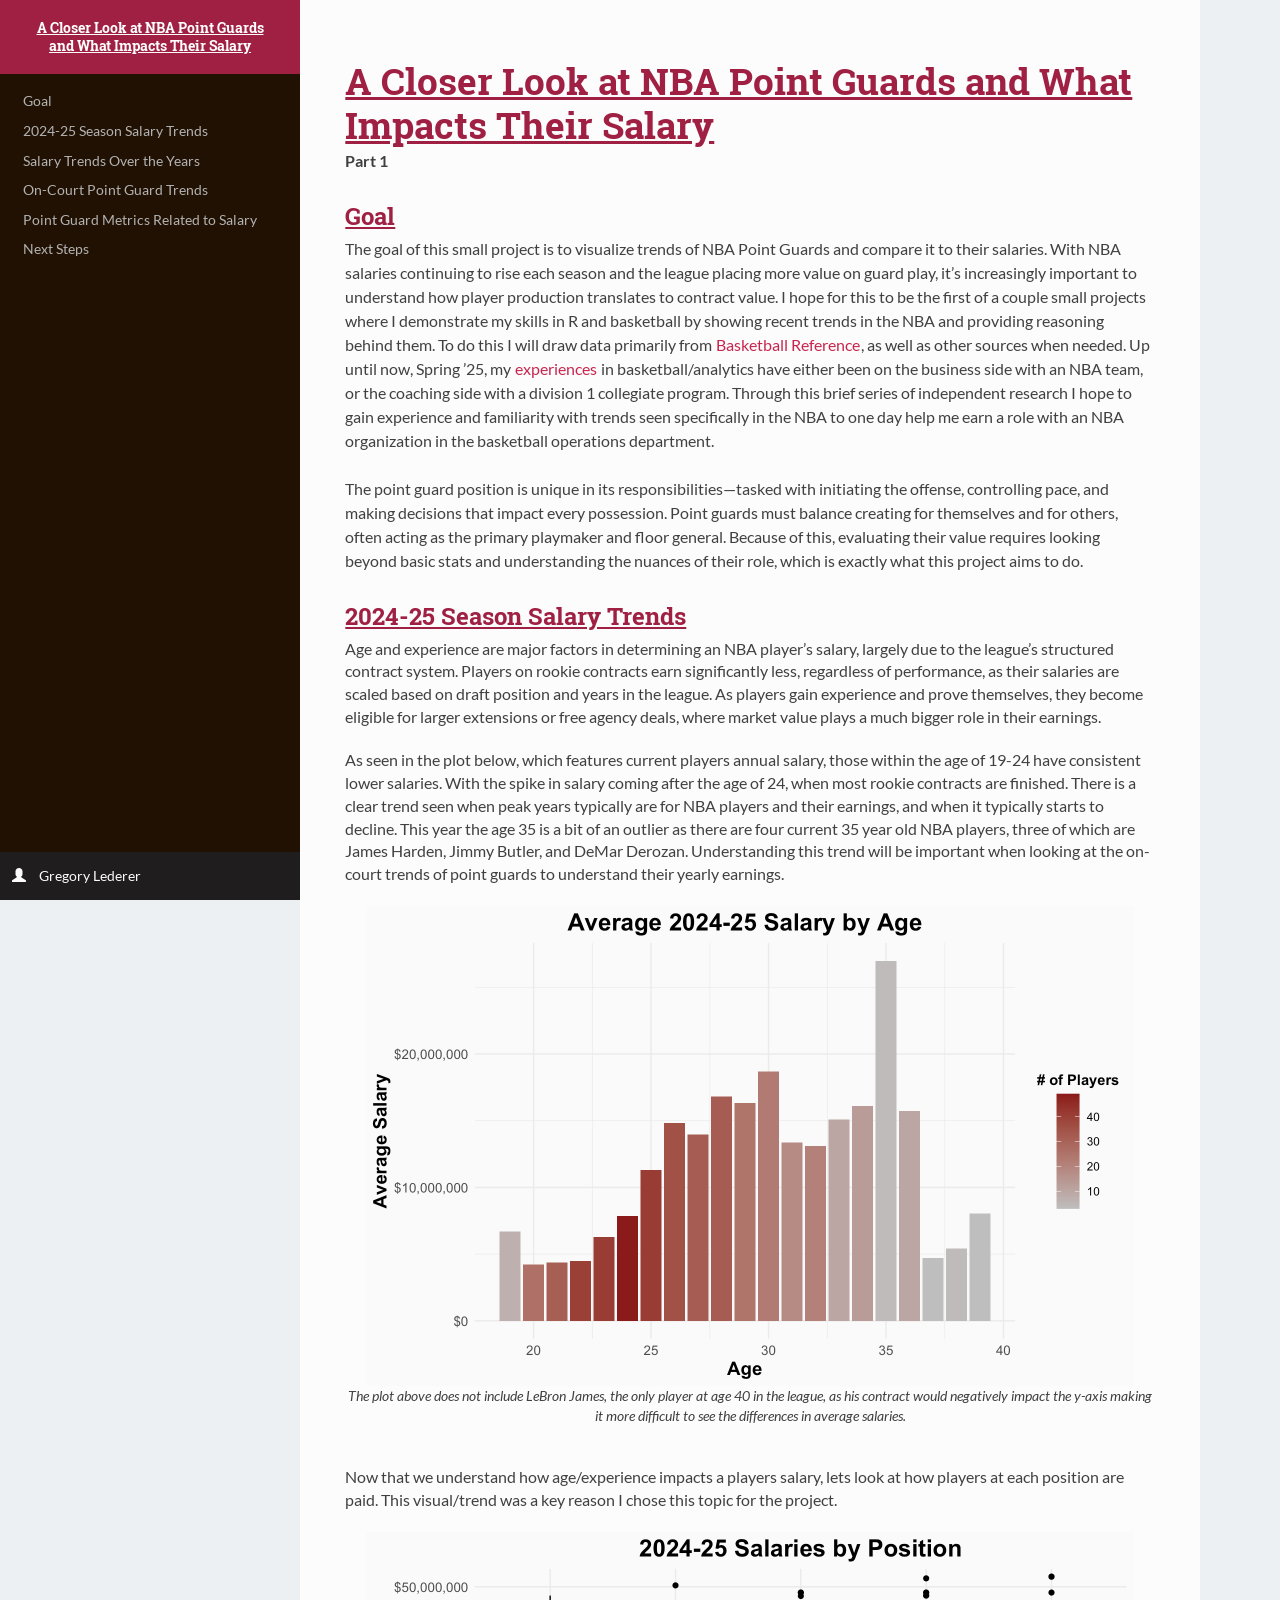
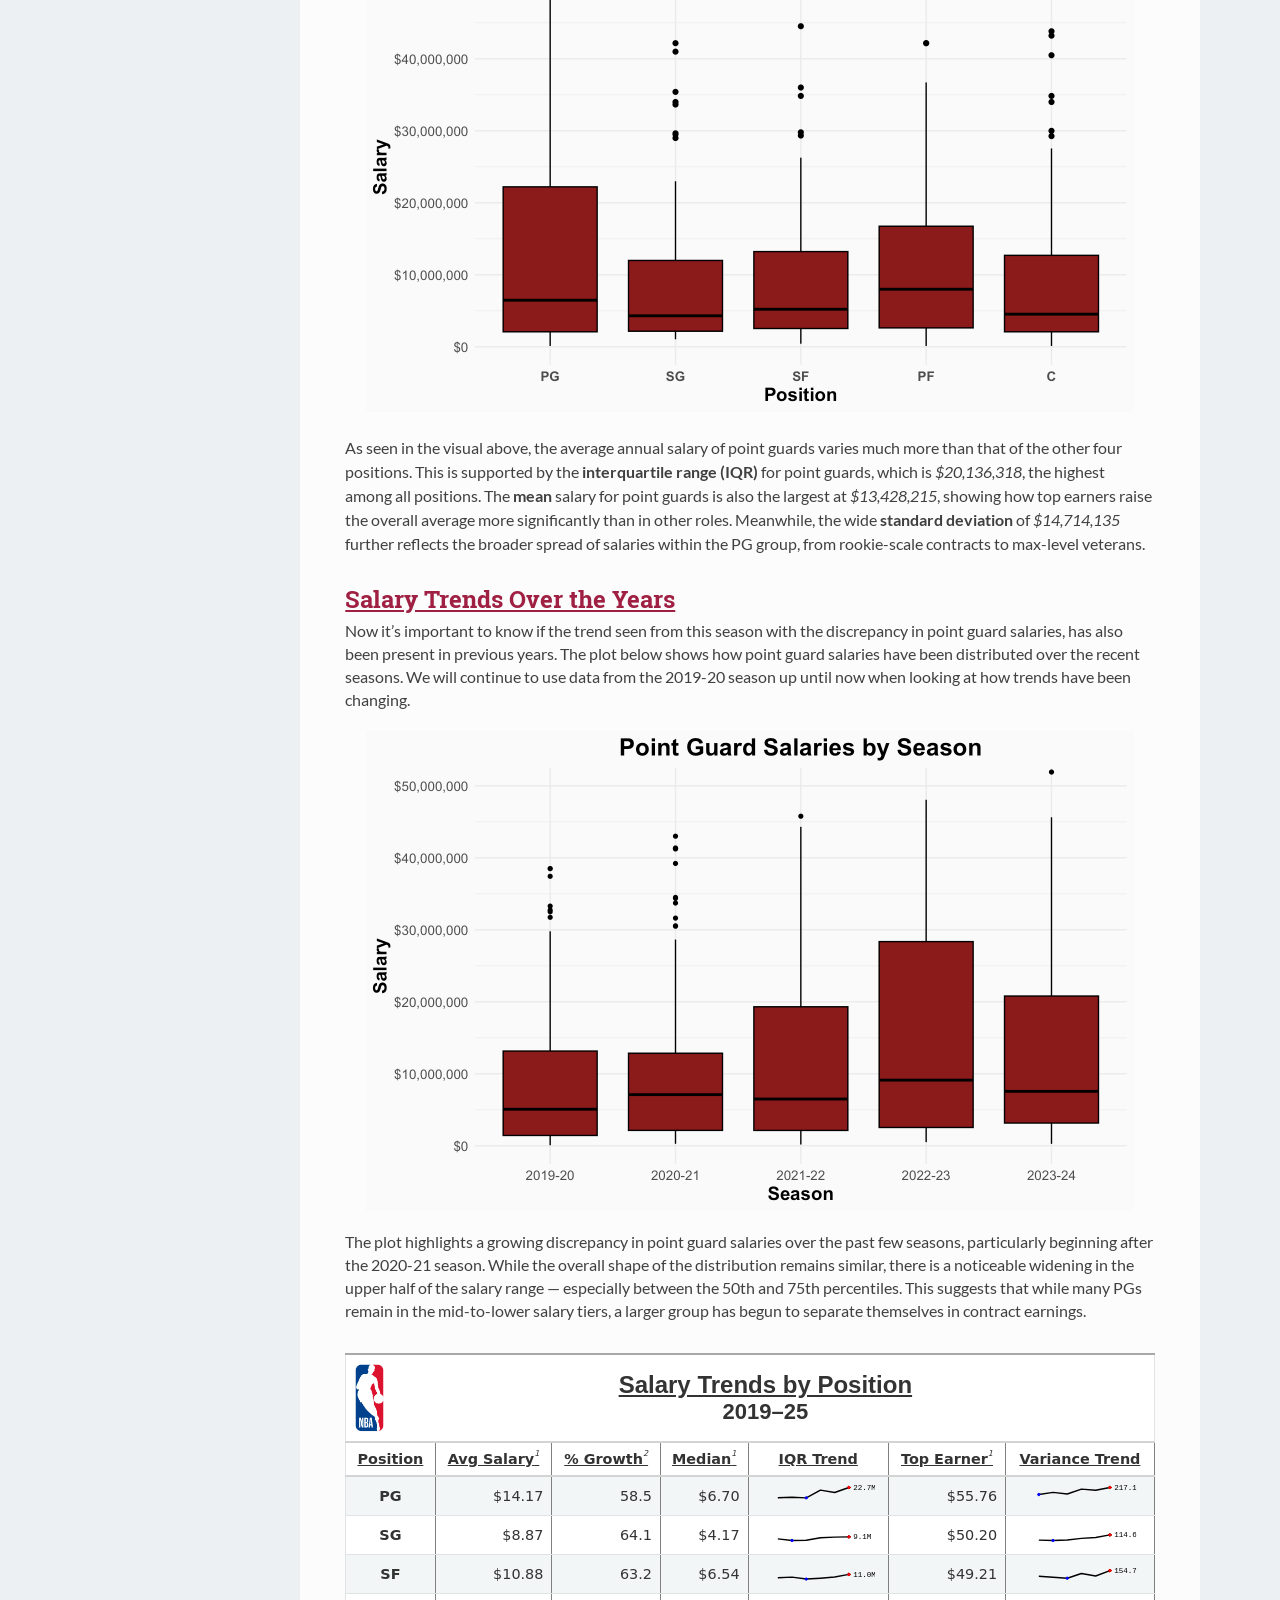
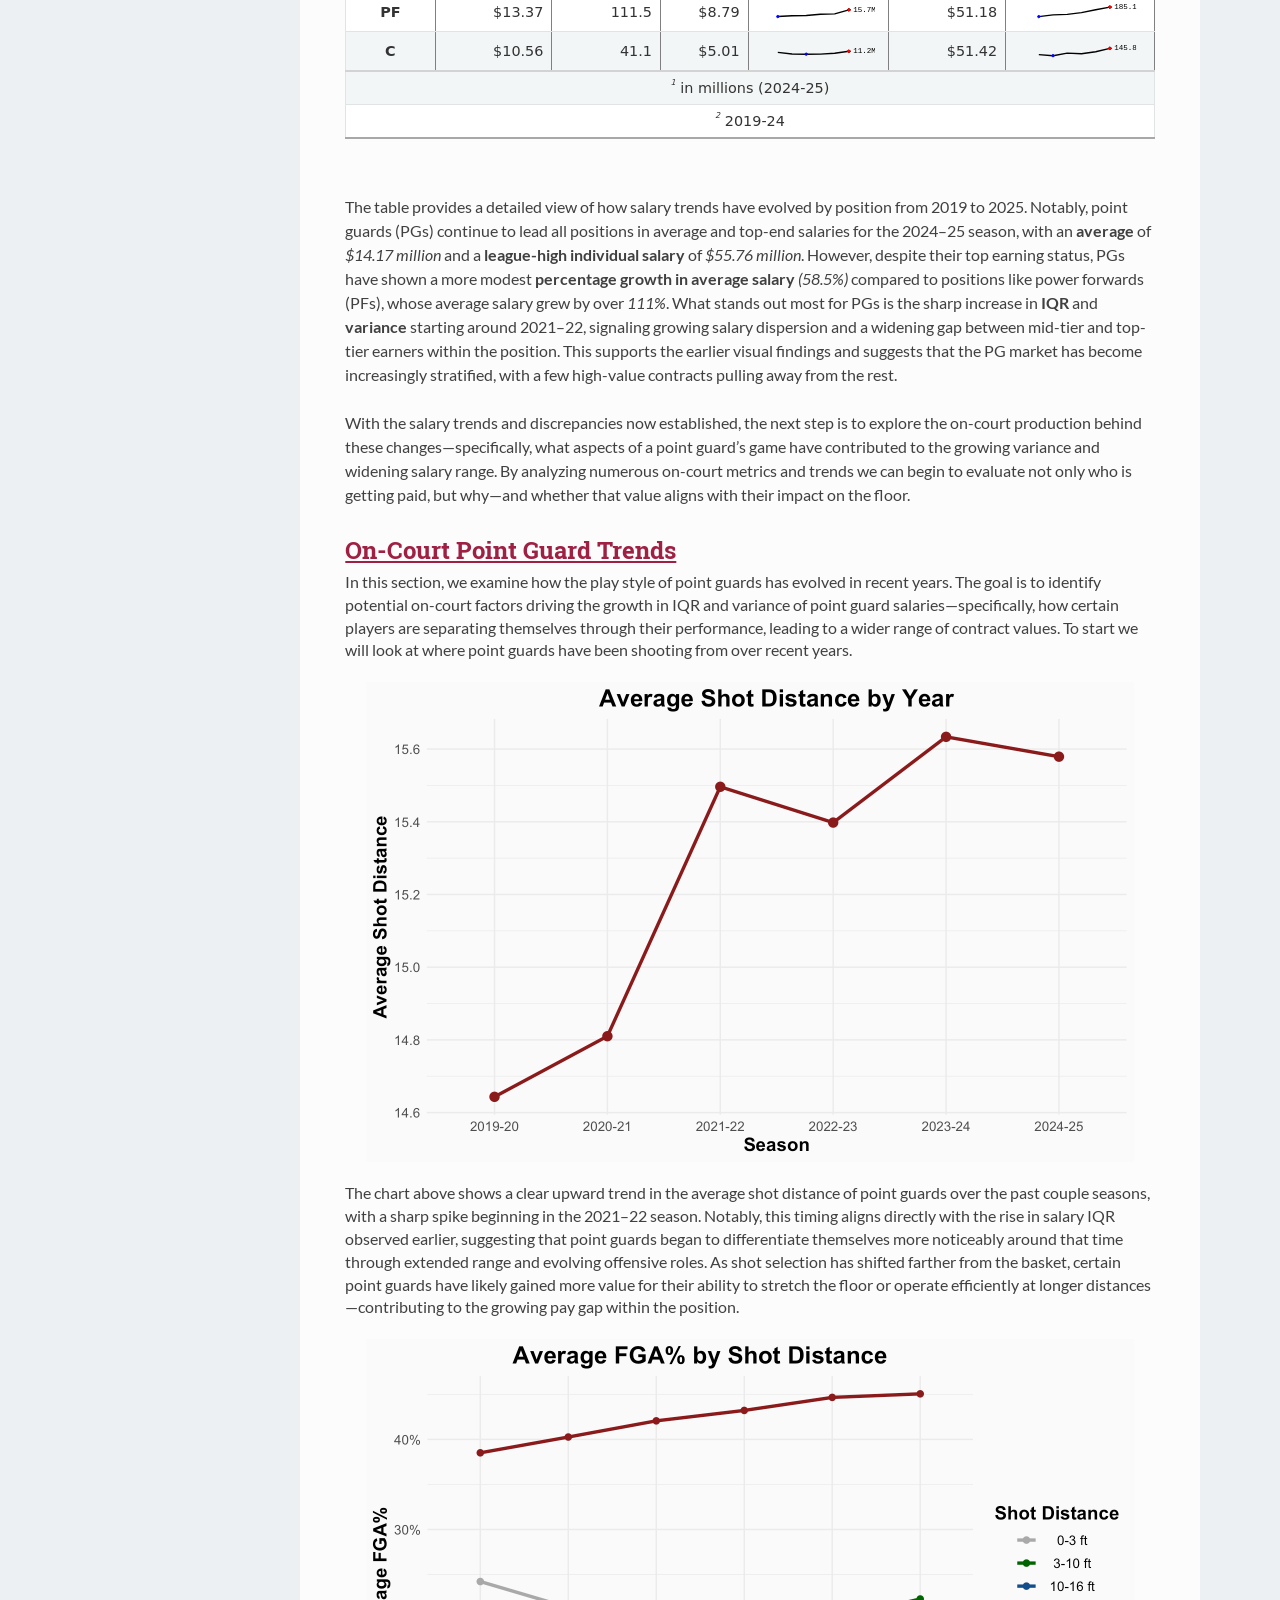
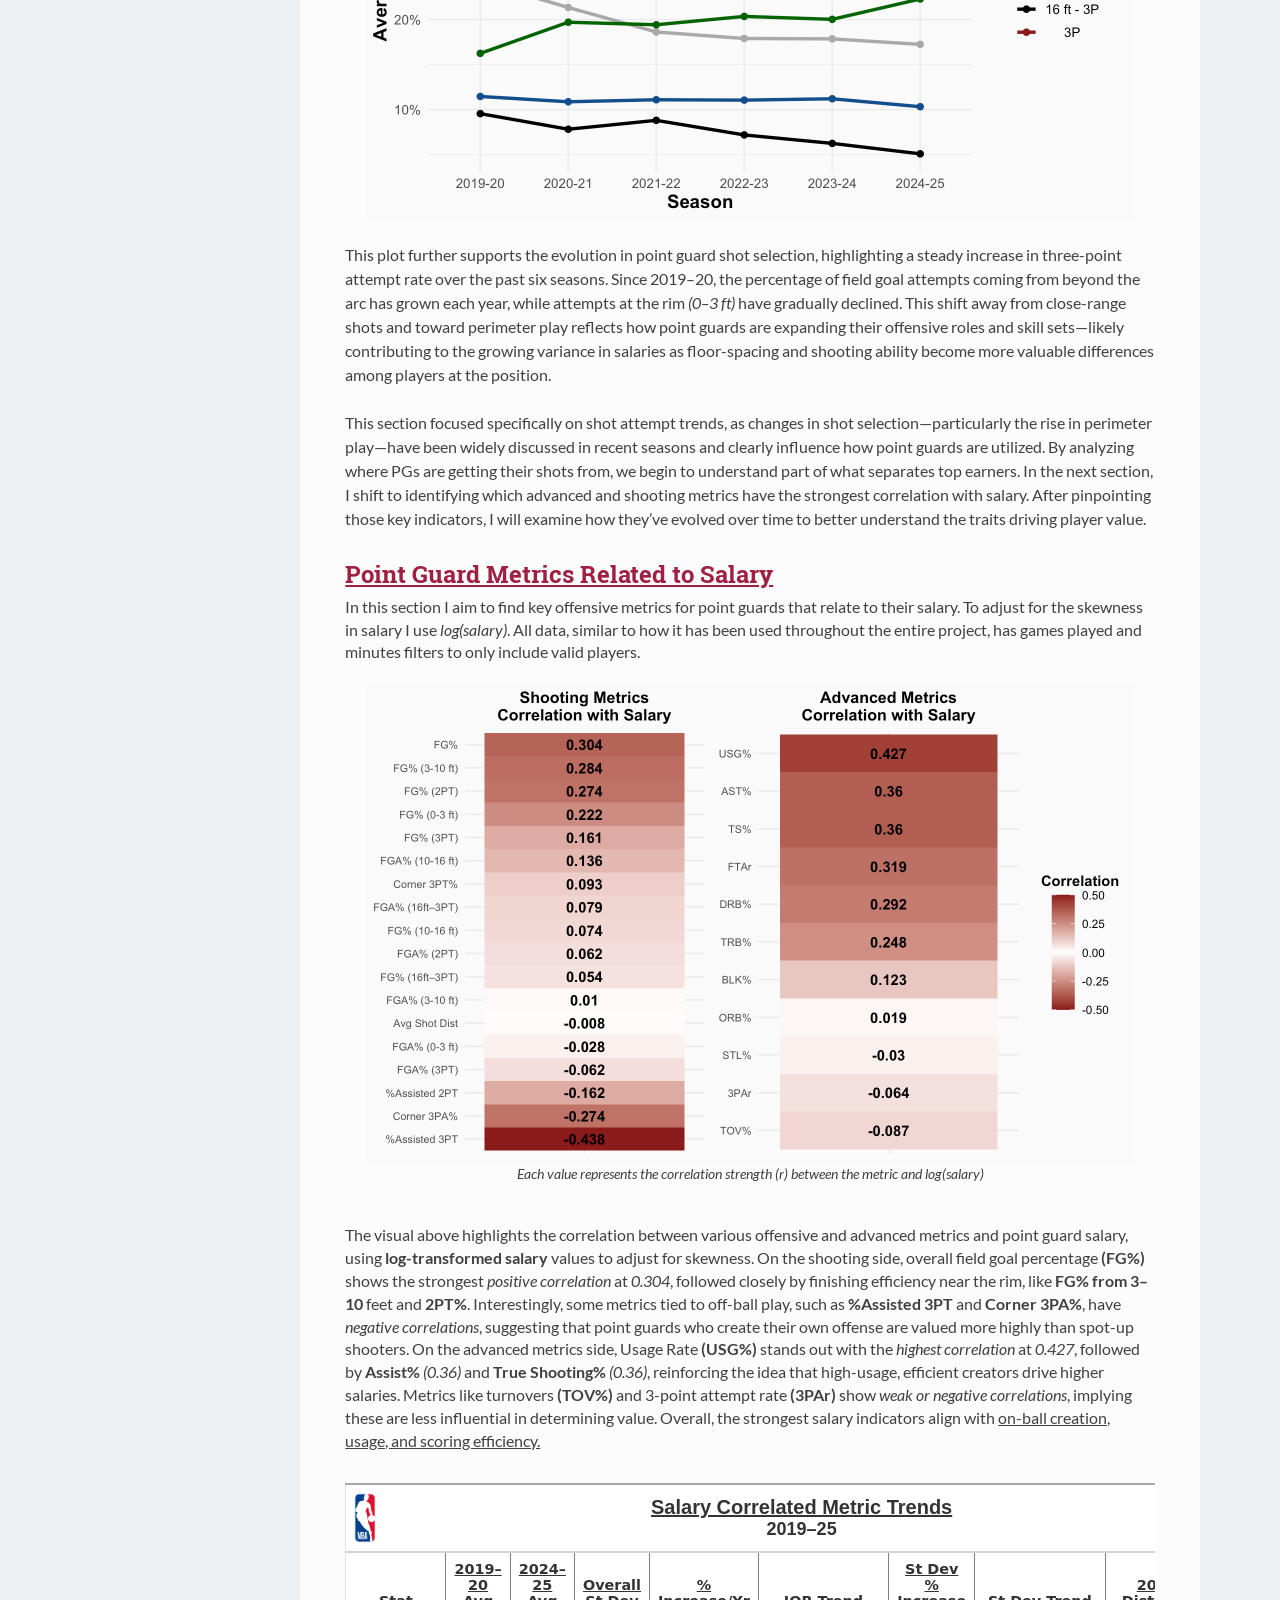
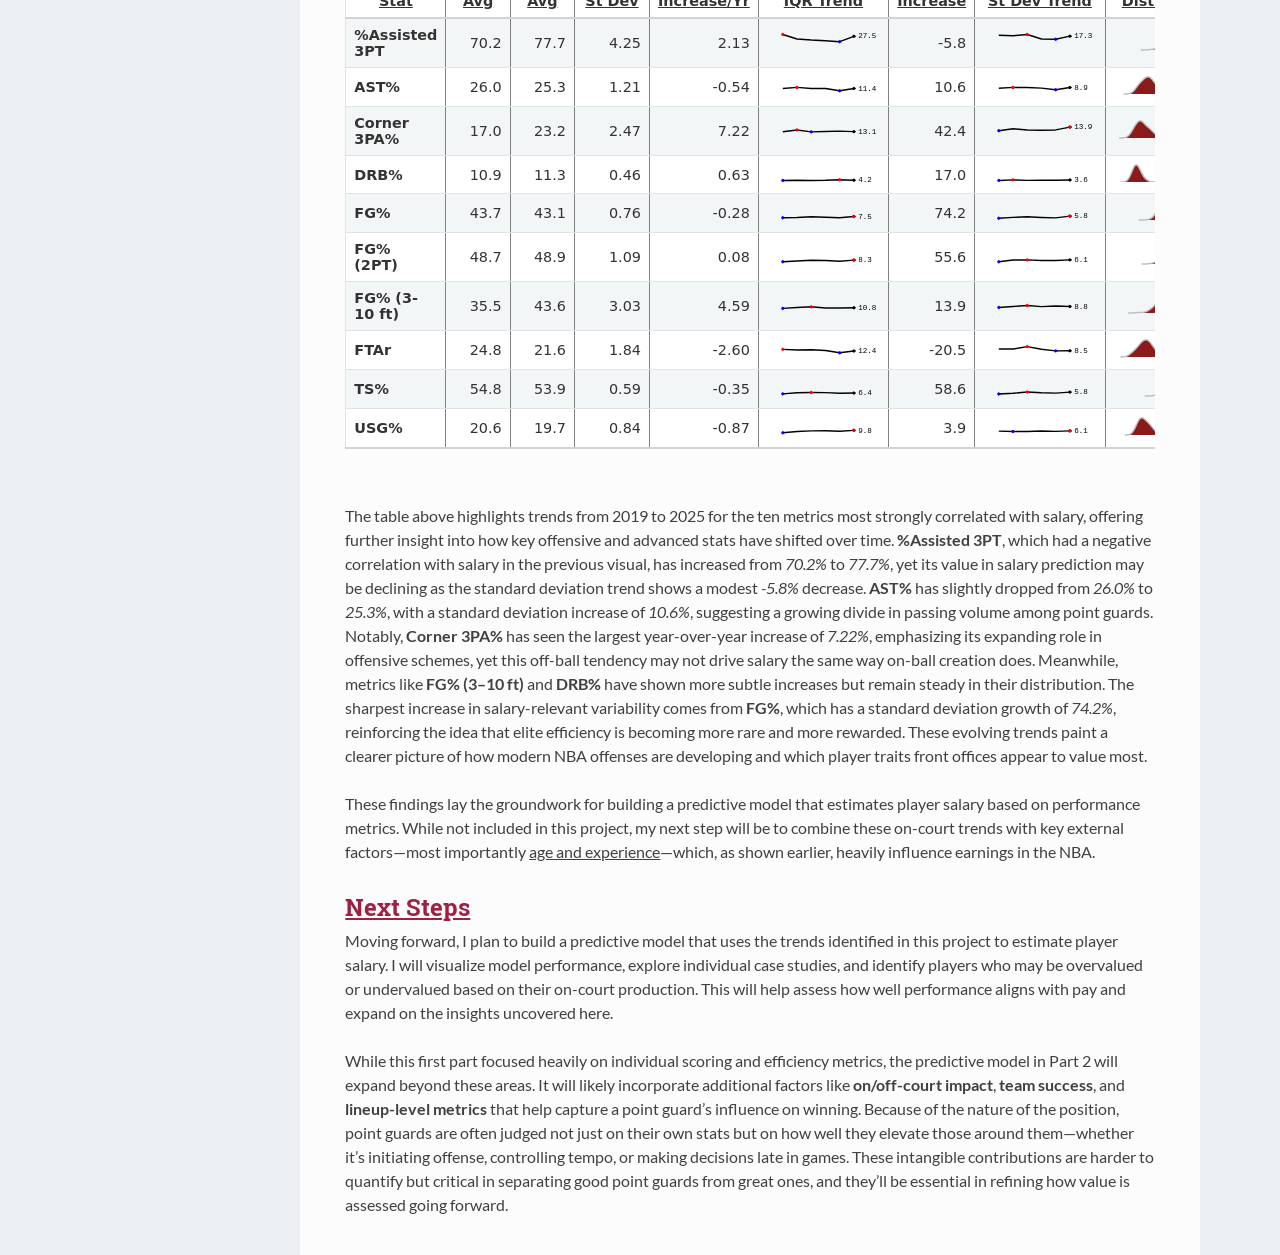
==== PG_Salaries_P1.html @ 9e0c722a "Add files via upload" ====
<!DOCTYPE html>
<html xmlns="http://www.w3.org/1999/xhtml">
  <head>
    <meta charset="utf-8">
    <meta http-equiv="Content-Type" content="text/html; charset=utf-8" />
    <meta name="generator" content="pandoc" />

        <meta name="author" content="Gregory Lederer" />
    
    
    <title>A Closer Look at NBA Point Guards and What Impacts Their Salary</title>

        <script>// Pandoc 2.9 adds attributes on both header and div. We remove the former (to
// be compatible with the behavior of Pandoc < 2.8).
document.addEventListener('DOMContentLoaded', function(e) {
  var hs = document.querySelectorAll("div.section[class*='level'] > :first-child");
  var i, h, a;
  for (i = 0; i < hs.length; i++) {
    h = hs[i];
    if (!/^h[1-6]$/i.test(h.tagName)) continue;  // it should be a header h1-h6
    a = h.attributes;
    while (a.length > 0) h.removeAttribute(a[0].name);
  }
});
</script>
        <script>/*! jQuery v3.6.0 | (c) OpenJS Foundation and other contributors | jquery.org/license */
!function(e,t){"use strict";"object"==typeof module&&"object"==typeof module.exports?module.exports=e.document?t(e,!0):function(e){if(!e.document)throw new Error("jQuery requires a window with a document");return t(e)}:t(e)}("undefined"!=typeof window?window:this,function(C,e){"use strict";var t=[],r=Object.getPrototypeOf,s=t.slice,g=t.flat?function(e){return t.flat.call(e)}:function(e){return t.concat.apply([],e)},u=t.push,i=t.indexOf,n={},o=n.toString,v=n.hasOwnProperty,a=v.toString,l=a.call(Object),y={},m=function(e){return"function"==typeof e&&"number"!=typeof e.nodeType&&"function"!=typeof e.item},x=function(e){return null!=e&&e===e.window},E=C.document,c={type:!0,src:!0,nonce:!0,noModule:!0};function b(e,t,n){var r,i,o=(n=n||E).createElement("script");if(o.text=e,t)for(r in c)(i=t[r]||t.getAttribute&&t.getAttribute(r))&&o.setAttribute(r,i);n.head.appendChild(o).parentNode.removeChild(o)}function w(e){return null==e?e+"":"object"==typeof e||"function"==typeof e?n[o.call(e)]||"object":typeof e}var f="3.6.0",S=function(e,t){return new S.fn.init(e,t)};function p(e){var t=!!e&&"length"in e&&e.length,n=w(e);return!m(e)&&!x(e)&&("array"===n||0===t||"number"==typeof t&&0<t&&t-1 in e)}S.fn=S.prototype={jquery:f,constructor:S,length:0,toArray:function(){return s.call(this)},get:function(e){return null==e?s.call(this):e<0?this[e+this.length]:this[e]},pushStack:function(e){var t=S.merge(this.constructor(),e);return t.prevObject=this,t},each:function(e){return S.each(this,e)},map:function(n){return this.pushStack(S.map(this,function(e,t){return n.call(e,t,e)}))},slice:function(){return this.pushStack(s.apply(this,arguments))},first:function(){return this.eq(0)},last:function(){return this.eq(-1)},even:function(){return this.pushStack(S.grep(this,function(e,t){return(t+1)%2}))},odd:function(){return this.pushStack(S.grep(this,function(e,t){return t%2}))},eq:function(e){var t=this.length,n=+e+(e<0?t:0);return this.pushStack(0<=n&&n<t?[this[n]]:[])},end:function(){return this.prevObject||this.constructor()},push:u,sort:t.sort,splice:t.splice},S.extend=S.fn.extend=function(){var e,t,n,r,i,o,a=arguments[0]||{},s=1,u=arguments.length,l=!1;for("boolean"==typeof a&&(l=a,a=arguments[s]||{},s++),"object"==typeof a||m(a)||(a={}),s===u&&(a=this,s--);s<u;s++)if(null!=(e=arguments[s]))for(t in e)r=e[t],"__proto__"!==t&&a!==r&&(l&&r&&(S.isPlainObject(r)||(i=Array.isArray(r)))?(n=a[t],o=i&&!Array.isArray(n)?[]:i||S.isPlainObject(n)?n:{},i=!1,a[t]=S.extend(l,o,r)):void 0!==r&&(a[t]=r));return a},S.extend({expando:"jQuery"+(f+Math.random()).replace(/\D/g,""),isReady:!0,error:function(e){throw new Error(e)},noop:function(){},isPlainObject:function(e){var t,n;return!(!e||"[object Object]"!==o.call(e))&&(!(t=r(e))||"function"==typeof(n=v.call(t,"constructor")&&t.constructor)&&a.call(n)===l)},isEmptyObject:function(e){var t;for(t in e)return!1;return!0},globalEval:function(e,t,n){b(e,{nonce:t&&t.nonce},n)},each:function(e,t){var n,r=0;if(p(e)){for(n=e.length;r<n;r++)if(!1===t.call(e[r],r,e[r]))break}else for(r in e)if(!1===t.call(e[r],r,e[r]))break;return e},makeArray:function(e,t){var n=t||[];return null!=e&&(p(Object(e))?S.merge(n,"string"==typeof e?[e]:e):u.call(n,e)),n},inArray:function(e,t,n){return null==t?-1:i.call(t,e,n)},merge:function(e,t){for(var n=+t.length,r=0,i=e.length;r<n;r++)e[i++]=t[r];return e.length=i,e},grep:function(e,t,n){for(var r=[],i=0,o=e.length,a=!n;i<o;i++)!t(e[i],i)!==a&&r.push(e[i]);return r},map:function(e,t,n){var r,i,o=0,a=[];if(p(e))for(r=e.length;o<r;o++)null!=(i=t(e[o],o,n))&&a.push(i);else for(o in e)null!=(i=t(e[o],o,n))&&a.push(i);return g(a)},guid:1,support:y}),"function"==typeof Symbol&&(S.fn[Symbol.iterator]=t[Symbol.iterator]),S.each("Boolean Number String Function Array Date RegExp Object Error Symbol".split(" "),function(e,t){n["[object "+t+"]"]=t.toLowerCase()});var d=function(n){var e,d,b,o,i,h,f,g,w,u,l,T,C,a,E,v,s,c,y,S="sizzle"+1*new Date,p=n.document,k=0,r=0,m=ue(),x=ue(),A=ue(),N=ue(),j=function(e,t){return e===t&&(l=!0),0},D={}.hasOwnProperty,t=[],q=t.pop,L=t.push,H=t.push,O=t.slice,P=function(e,t){for(var n=0,r=e.length;n<r;n++)if(e[n]===t)return n;return-1},R="checked|selected|async|autofocus|autoplay|controls|defer|disabled|hidden|ismap|loop|multiple|open|readonly|required|scoped",M="[\\x20\\t\\r\\n\\f]",I="(?:\\\\[\\da-fA-F]{1,6}"+M+"?|\\\\[^\\r\\n\\f]|[\\w-]|[^\0-\\x7f])+",W="\\["+M+"*("+I+")(?:"+M+"*([*^$|!~]?=)"+M+"*(?:'((?:\\\\.|[^\\\\'])*)'|\"((?:\\\\.|[^\\\\\"])*)\"|("+I+"))|)"+M+"*\\]",F=":("+I+")(?:\\((('((?:\\\\.|[^\\\\'])*)'|\"((?:\\\\.|[^\\\\\"])*)\")|((?:\\\\.|[^\\\\()[\\]]|"+W+")*)|.*)\\)|)",B=new RegExp(M+"+","g"),$=new RegExp("^"+M+"+|((?:^|[^\\\\])(?:\\\\.)*)"+M+"+$","g"),_=new RegExp("^"+M+"*,"+M+"*"),z=new RegExp("^"+M+"*([>+~]|"+M+")"+M+"*"),U=new RegExp(M+"|>"),X=new RegExp(F),V=new RegExp("^"+I+"$"),G={ID:new RegExp("^#("+I+")"),CLASS:new RegExp("^\\.("+I+")"),TAG:new RegExp("^("+I+"|[*])"),ATTR:new RegExp("^"+W),PSEUDO:new RegExp("^"+F),CHILD:new RegExp("^:(only|first|last|nth|nth-last)-(child|of-type)(?:\\("+M+"*(even|odd|(([+-]|)(\\d*)n|)"+M+"*(?:([+-]|)"+M+"*(\\d+)|))"+M+"*\\)|)","i"),bool:new RegExp("^(?:"+R+")$","i"),needsContext:new RegExp("^"+M+"*[>+~]|:(even|odd|eq|gt|lt|nth|first|last)(?:\\("+M+"*((?:-\\d)?\\d*)"+M+"*\\)|)(?=[^-]|$)","i")},Y=/HTML$/i,Q=/^(?:input|select|textarea|button)$/i,J=/^h\d$/i,K=/^[^{]+\{\s*\[native \w/,Z=/^(?:#([\w-]+)|(\w+)|\.([\w-]+))$/,ee=/[+~]/,te=new RegExp("\\\\[\\da-fA-F]{1,6}"+M+"?|\\\\([^\\r\\n\\f])","g"),ne=function(e,t){var n="0x"+e.slice(1)-65536;return t||(n<0?String.fromCharCode(n+65536):String.fromCharCode(n>>10|55296,1023&n|56320))},re=/([\0-\x1f\x7f]|^-?\d)|^-$|[^\0-\x1f\x7f-\uFFFF\w-]/g,ie=function(e,t){return t?"\0"===e?"\ufffd":e.slice(0,-1)+"\\"+e.charCodeAt(e.length-1).toString(16)+" ":"\\"+e},oe=function(){T()},ae=be(function(e){return!0===e.disabled&&"fieldset"===e.nodeName.toLowerCase()},{dir:"parentNode",next:"legend"});try{H.apply(t=O.call(p.childNodes),p.childNodes),t[p.childNodes.length].nodeType}catch(e){H={apply:t.length?function(e,t){L.apply(e,O.call(t))}:function(e,t){var n=e.length,r=0;while(e[n++]=t[r++]);e.length=n-1}}}function se(t,e,n,r){var i,o,a,s,u,l,c,f=e&&e.ownerDocument,p=e?e.nodeType:9;if(n=n||[],"string"!=typeof t||!t||1!==p&&9!==p&&11!==p)return n;if(!r&&(T(e),e=e||C,E)){if(11!==p&&(u=Z.exec(t)))if(i=u[1]){if(9===p){if(!(a=e.getElementById(i)))return n;if(a.id===i)return n.push(a),n}else if(f&&(a=f.getElementById(i))&&y(e,a)&&a.id===i)return n.push(a),n}else{if(u[2])return H.apply(n,e.getElementsByTagName(t)),n;if((i=u[3])&&d.getElementsByClassName&&e.getElementsByClassName)return H.apply(n,e.getElementsByClassName(i)),n}if(d.qsa&&!N[t+" "]&&(!v||!v.test(t))&&(1!==p||"object"!==e.nodeName.toLowerCase())){if(c=t,f=e,1===p&&(U.test(t)||z.test(t))){(f=ee.test(t)&&ye(e.parentNode)||e)===e&&d.scope||((s=e.getAttribute("id"))?s=s.replace(re,ie):e.setAttribute("id",s=S)),o=(l=h(t)).length;while(o--)l[o]=(s?"#"+s:":scope")+" "+xe(l[o]);c=l.join(",")}try{return H.apply(n,f.querySelectorAll(c)),n}catch(e){N(t,!0)}finally{s===S&&e.removeAttribute("id")}}}return g(t.replace($,"$1"),e,n,r)}function ue(){var r=[];return function e(t,n){return r.push(t+" ")>b.cacheLength&&delete e[r.shift()],e[t+" "]=n}}function le(e){return e[S]=!0,e}function ce(e){var t=C.createElement("fieldset");try{return!!e(t)}catch(e){return!1}finally{t.parentNode&&t.parentNode.removeChild(t),t=null}}function fe(e,t){var n=e.split("|"),r=n.length;while(r--)b.attrHandle[n[r]]=t}function pe(e,t){var n=t&&e,r=n&&1===e.nodeType&&1===t.nodeType&&e.sourceIndex-t.sourceIndex;if(r)return r;if(n)while(n=n.nextSibling)if(n===t)return-1;return e?1:-1}function de(t){return function(e){return"input"===e.nodeName.toLowerCase()&&e.type===t}}function he(n){return function(e){var t=e.nodeName.toLowerCase();return("input"===t||"button"===t)&&e.type===n}}function ge(t){return function(e){return"form"in e?e.parentNode&&!1===e.disabled?"label"in e?"label"in e.parentNode?e.parentNode.disabled===t:e.disabled===t:e.isDisabled===t||e.isDisabled!==!t&&ae(e)===t:e.disabled===t:"label"in e&&e.disabled===t}}function ve(a){return le(function(o){return o=+o,le(function(e,t){var n,r=a([],e.length,o),i=r.length;while(i--)e[n=r[i]]&&(e[n]=!(t[n]=e[n]))})})}function ye(e){return e&&"undefined"!=typeof e.getElementsByTagName&&e}for(e in d=se.support={},i=se.isXML=function(e){var t=e&&e.namespaceURI,n=e&&(e.ownerDocument||e).documentElement;return!Y.test(t||n&&n.nodeName||"HTML")},T=se.setDocument=function(e){var t,n,r=e?e.ownerDocument||e:p;return r!=C&&9===r.nodeType&&r.documentElement&&(a=(C=r).documentElement,E=!i(C),p!=C&&(n=C.defaultView)&&n.top!==n&&(n.addEventListener?n.addEventListener("unload",oe,!1):n.attachEvent&&n.attachEvent("onunload",oe)),d.scope=ce(function(e){return a.appendChild(e).appendChild(C.createElement("div")),"undefined"!=typeof e.querySelectorAll&&!e.querySelectorAll(":scope fieldset div").length}),d.attributes=ce(function(e){return e.className="i",!e.getAttribute("className")}),d.getElementsByTagName=ce(function(e){return e.appendChild(C.createComment("")),!e.getElementsByTagName("*").length}),d.getElementsByClassName=K.test(C.getElementsByClassName),d.getById=ce(function(e){return a.appendChild(e).id=S,!C.getElementsByName||!C.getElementsByName(S).length}),d.getById?(b.filter.ID=function(e){var t=e.replace(te,ne);return function(e){return e.getAttribute("id")===t}},b.find.ID=function(e,t){if("undefined"!=typeof t.getElementById&&E){var n=t.getElementById(e);return n?[n]:[]}}):(b.filter.ID=function(e){var n=e.replace(te,ne);return function(e){var t="undefined"!=typeof e.getAttributeNode&&e.getAttributeNode("id");return t&&t.value===n}},b.find.ID=function(e,t){if("undefined"!=typeof t.getElementById&&E){var n,r,i,o=t.getElementById(e);if(o){if((n=o.getAttributeNode("id"))&&n.value===e)return[o];i=t.getElementsByName(e),r=0;while(o=i[r++])if((n=o.getAttributeNode("id"))&&n.value===e)return[o]}return[]}}),b.find.TAG=d.getElementsByTagName?function(e,t){return"undefined"!=typeof t.getElementsByTagName?t.getElementsByTagName(e):d.qsa?t.querySelectorAll(e):void 0}:function(e,t){var n,r=[],i=0,o=t.getElementsByTagName(e);if("*"===e){while(n=o[i++])1===n.nodeType&&r.push(n);return r}return o},b.find.CLASS=d.getElementsByClassName&&function(e,t){if("undefined"!=typeof t.getElementsByClassName&&E)return t.getElementsByClassName(e)},s=[],v=[],(d.qsa=K.test(C.querySelectorAll))&&(ce(function(e){var t;a.appendChild(e).innerHTML="<a id='"+S+"'></a><select id='"+S+"-\r\\' msallowcapture=''><option selected=''></option></select>",e.querySelectorAll("[msallowcapture^='']").length&&v.push("[*^$]="+M+"*(?:''|\"\")"),e.querySelectorAll("[selected]").length||v.push("\\["+M+"*(?:value|"+R+")"),e.querySelectorAll("[id~="+S+"-]").length||v.push("~="),(t=C.createElement("input")).setAttribute("name",""),e.appendChild(t),e.querySelectorAll("[name='']").length||v.push("\\["+M+"*name"+M+"*="+M+"*(?:''|\"\")"),e.querySelectorAll(":checked").length||v.push(":checked"),e.querySelectorAll("a#"+S+"+*").length||v.push(".#.+[+~]"),e.querySelectorAll("\\\f"),v.push("[\\r\\n\\f]")}),ce(function(e){e.innerHTML="<a href='' disabled='disabled'></a><select disabled='disabled'><option/></select>";var t=C.createElement("input");t.setAttribute("type","hidden"),e.appendChild(t).setAttribute("name","D"),e.querySelectorAll("[name=d]").length&&v.push("name"+M+"*[*^$|!~]?="),2!==e.querySelectorAll(":enabled").length&&v.push(":enabled",":disabled"),a.appendChild(e).disabled=!0,2!==e.querySelectorAll(":disabled").length&&v.push(":enabled",":disabled"),e.querySelectorAll("*,:x"),v.push(",.*:")})),(d.matchesSelector=K.test(c=a.matches||a.webkitMatchesSelector||a.mozMatchesSelector||a.oMatchesSelector||a.msMatchesSelector))&&ce(function(e){d.disconnectedMatch=c.call(e,"*"),c.call(e,"[s!='']:x"),s.push("!=",F)}),v=v.length&&new RegExp(v.join("|")),s=s.length&&new RegExp(s.join("|")),t=K.test(a.compareDocumentPosition),y=t||K.test(a.contains)?function(e,t){var n=9===e.nodeType?e.documentElement:e,r=t&&t.parentNode;return e===r||!(!r||1!==r.nodeType||!(n.contains?n.contains(r):e.compareDocumentPosition&&16&e.compareDocumentPosition(r)))}:function(e,t){if(t)while(t=t.parentNode)if(t===e)return!0;return!1},j=t?function(e,t){if(e===t)return l=!0,0;var n=!e.compareDocumentPosition-!t.compareDocumentPosition;return n||(1&(n=(e.ownerDocument||e)==(t.ownerDocument||t)?e.compareDocumentPosition(t):1)||!d.sortDetached&&t.compareDocumentPosition(e)===n?e==C||e.ownerDocument==p&&y(p,e)?-1:t==C||t.ownerDocument==p&&y(p,t)?1:u?P(u,e)-P(u,t):0:4&n?-1:1)}:function(e,t){if(e===t)return l=!0,0;var n,r=0,i=e.parentNode,o=t.parentNode,a=[e],s=[t];if(!i||!o)return e==C?-1:t==C?1:i?-1:o?1:u?P(u,e)-P(u,t):0;if(i===o)return pe(e,t);n=e;while(n=n.parentNode)a.unshift(n);n=t;while(n=n.parentNode)s.unshift(n);while(a[r]===s[r])r++;return r?pe(a[r],s[r]):a[r]==p?-1:s[r]==p?1:0}),C},se.matches=function(e,t){return se(e,null,null,t)},se.matchesSelector=function(e,t){if(T(e),d.matchesSelector&&E&&!N[t+" "]&&(!s||!s.test(t))&&(!v||!v.test(t)))try{var n=c.call(e,t);if(n||d.disconnectedMatch||e.document&&11!==e.document.nodeType)return n}catch(e){N(t,!0)}return 0<se(t,C,null,[e]).length},se.contains=function(e,t){return(e.ownerDocument||e)!=C&&T(e),y(e,t)},se.attr=function(e,t){(e.ownerDocument||e)!=C&&T(e);var n=b.attrHandle[t.toLowerCase()],r=n&&D.call(b.attrHandle,t.toLowerCase())?n(e,t,!E):void 0;return void 0!==r?r:d.attributes||!E?e.getAttribute(t):(r=e.getAttributeNode(t))&&r.specified?r.value:null},se.escape=function(e){return(e+"").replace(re,ie)},se.error=function(e){throw new Error("Syntax error, unrecognized expression: "+e)},se.uniqueSort=function(e){var t,n=[],r=0,i=0;if(l=!d.detectDuplicates,u=!d.sortStable&&e.slice(0),e.sort(j),l){while(t=e[i++])t===e[i]&&(r=n.push(i));while(r--)e.splice(n[r],1)}return u=null,e},o=se.getText=function(e){var t,n="",r=0,i=e.nodeType;if(i){if(1===i||9===i||11===i){if("string"==typeof e.textContent)return e.textContent;for(e=e.firstChild;e;e=e.nextSibling)n+=o(e)}else if(3===i||4===i)return e.nodeValue}else while(t=e[r++])n+=o(t);return n},(b=se.selectors={cacheLength:50,createPseudo:le,match:G,attrHandle:{},find:{},relative:{">":{dir:"parentNode",first:!0}," ":{dir:"parentNode"},"+":{dir:"previousSibling",first:!0},"~":{dir:"previousSibling"}},preFilter:{ATTR:function(e){return e[1]=e[1].replace(te,ne),e[3]=(e[3]||e[4]||e[5]||"").replace(te,ne),"~="===e[2]&&(e[3]=" "+e[3]+" "),e.slice(0,4)},CHILD:function(e){return e[1]=e[1].toLowerCase(),"nth"===e[1].slice(0,3)?(e[3]||se.error(e[0]),e[4]=+(e[4]?e[5]+(e[6]||1):2*("even"===e[3]||"odd"===e[3])),e[5]=+(e[7]+e[8]||"odd"===e[3])):e[3]&&se.error(e[0]),e},PSEUDO:function(e){var t,n=!e[6]&&e[2];return G.CHILD.test(e[0])?null:(e[3]?e[2]=e[4]||e[5]||"":n&&X.test(n)&&(t=h(n,!0))&&(t=n.indexOf(")",n.length-t)-n.length)&&(e[0]=e[0].slice(0,t),e[2]=n.slice(0,t)),e.slice(0,3))}},filter:{TAG:function(e){var t=e.replace(te,ne).toLowerCase();return"*"===e?function(){return!0}:function(e){return e.nodeName&&e.nodeName.toLowerCase()===t}},CLASS:function(e){var t=m[e+" "];return t||(t=new RegExp("(^|"+M+")"+e+"("+M+"|$)"))&&m(e,function(e){return t.test("string"==typeof e.className&&e.className||"undefined"!=typeof e.getAttribute&&e.getAttribute("class")||"")})},ATTR:function(n,r,i){return function(e){var t=se.attr(e,n);return null==t?"!="===r:!r||(t+="","="===r?t===i:"!="===r?t!==i:"^="===r?i&&0===t.indexOf(i):"*="===r?i&&-1<t.indexOf(i):"$="===r?i&&t.slice(-i.length)===i:"~="===r?-1<(" "+t.replace(B," ")+" ").indexOf(i):"|="===r&&(t===i||t.slice(0,i.length+1)===i+"-"))}},CHILD:function(h,e,t,g,v){var y="nth"!==h.slice(0,3),m="last"!==h.slice(-4),x="of-type"===e;return 1===g&&0===v?function(e){return!!e.parentNode}:function(e,t,n){var r,i,o,a,s,u,l=y!==m?"nextSibling":"previousSibling",c=e.parentNode,f=x&&e.nodeName.toLowerCase(),p=!n&&!x,d=!1;if(c){if(y){while(l){a=e;while(a=a[l])if(x?a.nodeName.toLowerCase()===f:1===a.nodeType)return!1;u=l="only"===h&&!u&&"nextSibling"}return!0}if(u=[m?c.firstChild:c.lastChild],m&&p){d=(s=(r=(i=(o=(a=c)[S]||(a[S]={}))[a.uniqueID]||(o[a.uniqueID]={}))[h]||[])[0]===k&&r[1])&&r[2],a=s&&c.childNodes[s];while(a=++s&&a&&a[l]||(d=s=0)||u.pop())if(1===a.nodeType&&++d&&a===e){i[h]=[k,s,d];break}}else if(p&&(d=s=(r=(i=(o=(a=e)[S]||(a[S]={}))[a.uniqueID]||(o[a.uniqueID]={}))[h]||[])[0]===k&&r[1]),!1===d)while(a=++s&&a&&a[l]||(d=s=0)||u.pop())if((x?a.nodeName.toLowerCase()===f:1===a.nodeType)&&++d&&(p&&((i=(o=a[S]||(a[S]={}))[a.uniqueID]||(o[a.uniqueID]={}))[h]=[k,d]),a===e))break;return(d-=v)===g||d%g==0&&0<=d/g}}},PSEUDO:function(e,o){var t,a=b.pseudos[e]||b.setFilters[e.toLowerCase()]||se.error("unsupported pseudo: "+e);return a[S]?a(o):1<a.length?(t=[e,e,"",o],b.setFilters.hasOwnProperty(e.toLowerCase())?le(function(e,t){var n,r=a(e,o),i=r.length;while(i--)e[n=P(e,r[i])]=!(t[n]=r[i])}):function(e){return a(e,0,t)}):a}},pseudos:{not:le(function(e){var r=[],i=[],s=f(e.replace($,"$1"));return s[S]?le(function(e,t,n,r){var i,o=s(e,null,r,[]),a=e.length;while(a--)(i=o[a])&&(e[a]=!(t[a]=i))}):function(e,t,n){return r[0]=e,s(r,null,n,i),r[0]=null,!i.pop()}}),has:le(function(t){return function(e){return 0<se(t,e).length}}),contains:le(function(t){return t=t.replace(te,ne),function(e){return-1<(e.textContent||o(e)).indexOf(t)}}),lang:le(function(n){return V.test(n||"")||se.error("unsupported lang: "+n),n=n.replace(te,ne).toLowerCase(),function(e){var t;do{if(t=E?e.lang:e.getAttribute("xml:lang")||e.getAttribute("lang"))return(t=t.toLowerCase())===n||0===t.indexOf(n+"-")}while((e=e.parentNode)&&1===e.nodeType);return!1}}),target:function(e){var t=n.location&&n.location.hash;return t&&t.slice(1)===e.id},root:function(e){return e===a},focus:function(e){return e===C.activeElement&&(!C.hasFocus||C.hasFocus())&&!!(e.type||e.href||~e.tabIndex)},enabled:ge(!1),disabled:ge(!0),checked:function(e){var t=e.nodeName.toLowerCase();return"input"===t&&!!e.checked||"option"===t&&!!e.selected},selected:function(e){return e.parentNode&&e.parentNode.selectedIndex,!0===e.selected},empty:function(e){for(e=e.firstChild;e;e=e.nextSibling)if(e.nodeType<6)return!1;return!0},parent:function(e){return!b.pseudos.empty(e)},header:function(e){return J.test(e.nodeName)},input:function(e){return Q.test(e.nodeName)},button:function(e){var t=e.nodeName.toLowerCase();return"input"===t&&"button"===e.type||"button"===t},text:function(e){var t;return"input"===e.nodeName.toLowerCase()&&"text"===e.type&&(null==(t=e.getAttribute("type"))||"text"===t.toLowerCase())},first:ve(function(){return[0]}),last:ve(function(e,t){return[t-1]}),eq:ve(function(e,t,n){return[n<0?n+t:n]}),even:ve(function(e,t){for(var n=0;n<t;n+=2)e.push(n);return e}),odd:ve(function(e,t){for(var n=1;n<t;n+=2)e.push(n);return e}),lt:ve(function(e,t,n){for(var r=n<0?n+t:t<n?t:n;0<=--r;)e.push(r);return e}),gt:ve(function(e,t,n){for(var r=n<0?n+t:n;++r<t;)e.push(r);return e})}}).pseudos.nth=b.pseudos.eq,{radio:!0,checkbox:!0,file:!0,password:!0,image:!0})b.pseudos[e]=de(e);for(e in{submit:!0,reset:!0})b.pseudos[e]=he(e);function me(){}function xe(e){for(var t=0,n=e.length,r="";t<n;t++)r+=e[t].value;return r}function be(s,e,t){var u=e.dir,l=e.next,c=l||u,f=t&&"parentNode"===c,p=r++;return e.first?function(e,t,n){while(e=e[u])if(1===e.nodeType||f)return s(e,t,n);return!1}:function(e,t,n){var r,i,o,a=[k,p];if(n){while(e=e[u])if((1===e.nodeType||f)&&s(e,t,n))return!0}else while(e=e[u])if(1===e.nodeType||f)if(i=(o=e[S]||(e[S]={}))[e.uniqueID]||(o[e.uniqueID]={}),l&&l===e.nodeName.toLowerCase())e=e[u]||e;else{if((r=i[c])&&r[0]===k&&r[1]===p)return a[2]=r[2];if((i[c]=a)[2]=s(e,t,n))return!0}return!1}}function we(i){return 1<i.length?function(e,t,n){var r=i.length;while(r--)if(!i[r](e,t,n))return!1;return!0}:i[0]}function Te(e,t,n,r,i){for(var o,a=[],s=0,u=e.length,l=null!=t;s<u;s++)(o=e[s])&&(n&&!n(o,r,i)||(a.push(o),l&&t.push(s)));return a}function Ce(d,h,g,v,y,e){return v&&!v[S]&&(v=Ce(v)),y&&!y[S]&&(y=Ce(y,e)),le(function(e,t,n,r){var i,o,a,s=[],u=[],l=t.length,c=e||function(e,t,n){for(var r=0,i=t.length;r<i;r++)se(e,t[r],n);return n}(h||"*",n.nodeType?[n]:n,[]),f=!d||!e&&h?c:Te(c,s,d,n,r),p=g?y||(e?d:l||v)?[]:t:f;if(g&&g(f,p,n,r),v){i=Te(p,u),v(i,[],n,r),o=i.length;while(o--)(a=i[o])&&(p[u[o]]=!(f[u[o]]=a))}if(e){if(y||d){if(y){i=[],o=p.length;while(o--)(a=p[o])&&i.push(f[o]=a);y(null,p=[],i,r)}o=p.length;while(o--)(a=p[o])&&-1<(i=y?P(e,a):s[o])&&(e[i]=!(t[i]=a))}}else p=Te(p===t?p.splice(l,p.length):p),y?y(null,t,p,r):H.apply(t,p)})}function Ee(e){for(var i,t,n,r=e.length,o=b.relative[e[0].type],a=o||b.relative[" "],s=o?1:0,u=be(function(e){return e===i},a,!0),l=be(function(e){return-1<P(i,e)},a,!0),c=[function(e,t,n){var r=!o&&(n||t!==w)||((i=t).nodeType?u(e,t,n):l(e,t,n));return i=null,r}];s<r;s++)if(t=b.relative[e[s].type])c=[be(we(c),t)];else{if((t=b.filter[e[s].type].apply(null,e[s].matches))[S]){for(n=++s;n<r;n++)if(b.relative[e[n].type])break;return Ce(1<s&&we(c),1<s&&xe(e.slice(0,s-1).concat({value:" "===e[s-2].type?"*":""})).replace($,"$1"),t,s<n&&Ee(e.slice(s,n)),n<r&&Ee(e=e.slice(n)),n<r&&xe(e))}c.push(t)}return we(c)}return me.prototype=b.filters=b.pseudos,b.setFilters=new me,h=se.tokenize=function(e,t){var n,r,i,o,a,s,u,l=x[e+" "];if(l)return t?0:l.slice(0);a=e,s=[],u=b.preFilter;while(a){for(o in n&&!(r=_.exec(a))||(r&&(a=a.slice(r[0].length)||a),s.push(i=[])),n=!1,(r=z.exec(a))&&(n=r.shift(),i.push({value:n,type:r[0].replace($," ")}),a=a.slice(n.length)),b.filter)!(r=G[o].exec(a))||u[o]&&!(r=u[o](r))||(n=r.shift(),i.push({value:n,type:o,matches:r}),a=a.slice(n.length));if(!n)break}return t?a.length:a?se.error(e):x(e,s).slice(0)},f=se.compile=function(e,t){var n,v,y,m,x,r,i=[],o=[],a=A[e+" "];if(!a){t||(t=h(e)),n=t.length;while(n--)(a=Ee(t[n]))[S]?i.push(a):o.push(a);(a=A(e,(v=o,m=0<(y=i).length,x=0<v.length,r=function(e,t,n,r,i){var o,a,s,u=0,l="0",c=e&&[],f=[],p=w,d=e||x&&b.find.TAG("*",i),h=k+=null==p?1:Math.random()||.1,g=d.length;for(i&&(w=t==C||t||i);l!==g&&null!=(o=d[l]);l++){if(x&&o){a=0,t||o.ownerDocument==C||(T(o),n=!E);while(s=v[a++])if(s(o,t||C,n)){r.push(o);break}i&&(k=h)}m&&((o=!s&&o)&&u--,e&&c.push(o))}if(u+=l,m&&l!==u){a=0;while(s=y[a++])s(c,f,t,n);if(e){if(0<u)while(l--)c[l]||f[l]||(f[l]=q.call(r));f=Te(f)}H.apply(r,f),i&&!e&&0<f.length&&1<u+y.length&&se.uniqueSort(r)}return i&&(k=h,w=p),c},m?le(r):r))).selector=e}return a},g=se.select=function(e,t,n,r){var i,o,a,s,u,l="function"==typeof e&&e,c=!r&&h(e=l.selector||e);if(n=n||[],1===c.length){if(2<(o=c[0]=c[0].slice(0)).length&&"ID"===(a=o[0]).type&&9===t.nodeType&&E&&b.relative[o[1].type]){if(!(t=(b.find.ID(a.matches[0].replace(te,ne),t)||[])[0]))return n;l&&(t=t.parentNode),e=e.slice(o.shift().value.length)}i=G.needsContext.test(e)?0:o.length;while(i--){if(a=o[i],b.relative[s=a.type])break;if((u=b.find[s])&&(r=u(a.matches[0].replace(te,ne),ee.test(o[0].type)&&ye(t.parentNode)||t))){if(o.splice(i,1),!(e=r.length&&xe(o)))return H.apply(n,r),n;break}}}return(l||f(e,c))(r,t,!E,n,!t||ee.test(e)&&ye(t.parentNode)||t),n},d.sortStable=S.split("").sort(j).join("")===S,d.detectDuplicates=!!l,T(),d.sortDetached=ce(function(e){return 1&e.compareDocumentPosition(C.createElement("fieldset"))}),ce(function(e){return e.innerHTML="<a href='#'></a>","#"===e.firstChild.getAttribute("href")})||fe("type|href|height|width",function(e,t,n){if(!n)return e.getAttribute(t,"type"===t.toLowerCase()?1:2)}),d.attributes&&ce(function(e){return e.innerHTML="<input/>",e.firstChild.setAttribute("value",""),""===e.firstChild.getAttribute("value")})||fe("value",function(e,t,n){if(!n&&"input"===e.nodeName.toLowerCase())return e.defaultValue}),ce(function(e){return null==e.getAttribute("disabled")})||fe(R,function(e,t,n){var r;if(!n)return!0===e[t]?t.toLowerCase():(r=e.getAttributeNode(t))&&r.specified?r.value:null}),se}(C);S.find=d,S.expr=d.selectors,S.expr[":"]=S.expr.pseudos,S.uniqueSort=S.unique=d.uniqueSort,S.text=d.getText,S.isXMLDoc=d.isXML,S.contains=d.contains,S.escapeSelector=d.escape;var h=function(e,t,n){var r=[],i=void 0!==n;while((e=e[t])&&9!==e.nodeType)if(1===e.nodeType){if(i&&S(e).is(n))break;r.push(e)}return r},T=function(e,t){for(var n=[];e;e=e.nextSibling)1===e.nodeType&&e!==t&&n.push(e);return n},k=S.expr.match.needsContext;function A(e,t){return e.nodeName&&e.nodeName.toLowerCase()===t.toLowerCase()}var N=/^<([a-z][^\/\0>:\x20\t\r\n\f]*)[\x20\t\r\n\f]*\/?>(?:<\/\1>|)$/i;function j(e,n,r){return m(n)?S.grep(e,function(e,t){return!!n.call(e,t,e)!==r}):n.nodeType?S.grep(e,function(e){return e===n!==r}):"string"!=typeof n?S.grep(e,function(e){return-1<i.call(n,e)!==r}):S.filter(n,e,r)}S.filter=function(e,t,n){var r=t[0];return n&&(e=":not("+e+")"),1===t.length&&1===r.nodeType?S.find.matchesSelector(r,e)?[r]:[]:S.find.matches(e,S.grep(t,function(e){return 1===e.nodeType}))},S.fn.extend({find:function(e){var t,n,r=this.length,i=this;if("string"!=typeof e)return this.pushStack(S(e).filter(function(){for(t=0;t<r;t++)if(S.contains(i[t],this))return!0}));for(n=this.pushStack([]),t=0;t<r;t++)S.find(e,i[t],n);return 1<r?S.uniqueSort(n):n},filter:function(e){return this.pushStack(j(this,e||[],!1))},not:function(e){return this.pushStack(j(this,e||[],!0))},is:function(e){return!!j(this,"string"==typeof e&&k.test(e)?S(e):e||[],!1).length}});var D,q=/^(?:\s*(<[\w\W]+>)[^>]*|#([\w-]+))$/;(S.fn.init=function(e,t,n){var r,i;if(!e)return this;if(n=n||D,"string"==typeof e){if(!(r="<"===e[0]&&">"===e[e.length-1]&&3<=e.length?[null,e,null]:q.exec(e))||!r[1]&&t)return!t||t.jquery?(t||n).find(e):this.constructor(t).find(e);if(r[1]){if(t=t instanceof S?t[0]:t,S.merge(this,S.parseHTML(r[1],t&&t.nodeType?t.ownerDocument||t:E,!0)),N.test(r[1])&&S.isPlainObject(t))for(r in t)m(this[r])?this[r](t[r]):this.attr(r,t[r]);return this}return(i=E.getElementById(r[2]))&&(this[0]=i,this.length=1),this}return e.nodeType?(this[0]=e,this.length=1,this):m(e)?void 0!==n.ready?n.ready(e):e(S):S.makeArray(e,this)}).prototype=S.fn,D=S(E);var L=/^(?:parents|prev(?:Until|All))/,H={children:!0,contents:!0,next:!0,prev:!0};function O(e,t){while((e=e[t])&&1!==e.nodeType);return e}S.fn.extend({has:function(e){var t=S(e,this),n=t.length;return this.filter(function(){for(var e=0;e<n;e++)if(S.contains(this,t[e]))return!0})},closest:function(e,t){var n,r=0,i=this.length,o=[],a="string"!=typeof e&&S(e);if(!k.test(e))for(;r<i;r++)for(n=this[r];n&&n!==t;n=n.parentNode)if(n.nodeType<11&&(a?-1<a.index(n):1===n.nodeType&&S.find.matchesSelector(n,e))){o.push(n);break}return this.pushStack(1<o.length?S.uniqueSort(o):o)},index:function(e){return e?"string"==typeof e?i.call(S(e),this[0]):i.call(this,e.jquery?e[0]:e):this[0]&&this[0].parentNode?this.first().prevAll().length:-1},add:function(e,t){return this.pushStack(S.uniqueSort(S.merge(this.get(),S(e,t))))},addBack:function(e){return this.add(null==e?this.prevObject:this.prevObject.filter(e))}}),S.each({parent:function(e){var t=e.parentNode;return t&&11!==t.nodeType?t:null},parents:function(e){return h(e,"parentNode")},parentsUntil:function(e,t,n){return h(e,"parentNode",n)},next:function(e){return O(e,"nextSibling")},prev:function(e){return O(e,"previousSibling")},nextAll:function(e){return h(e,"nextSibling")},prevAll:function(e){return h(e,"previousSibling")},nextUntil:function(e,t,n){return h(e,"nextSibling",n)},prevUntil:function(e,t,n){return h(e,"previousSibling",n)},siblings:function(e){return T((e.parentNode||{}).firstChild,e)},children:function(e){return T(e.firstChild)},contents:function(e){return null!=e.contentDocument&&r(e.contentDocument)?e.contentDocument:(A(e,"template")&&(e=e.content||e),S.merge([],e.childNodes))}},function(r,i){S.fn[r]=function(e,t){var n=S.map(this,i,e);return"Until"!==r.slice(-5)&&(t=e),t&&"string"==typeof t&&(n=S.filter(t,n)),1<this.length&&(H[r]||S.uniqueSort(n),L.test(r)&&n.reverse()),this.pushStack(n)}});var P=/[^\x20\t\r\n\f]+/g;function R(e){return e}function M(e){throw e}function I(e,t,n,r){var i;try{e&&m(i=e.promise)?i.call(e).done(t).fail(n):e&&m(i=e.then)?i.call(e,t,n):t.apply(void 0,[e].slice(r))}catch(e){n.apply(void 0,[e])}}S.Callbacks=function(r){var e,n;r="string"==typeof r?(e=r,n={},S.each(e.match(P)||[],function(e,t){n[t]=!0}),n):S.extend({},r);var i,t,o,a,s=[],u=[],l=-1,c=function(){for(a=a||r.once,o=i=!0;u.length;l=-1){t=u.shift();while(++l<s.length)!1===s[l].apply(t[0],t[1])&&r.stopOnFalse&&(l=s.length,t=!1)}r.memory||(t=!1),i=!1,a&&(s=t?[]:"")},f={add:function(){return s&&(t&&!i&&(l=s.length-1,u.push(t)),function n(e){S.each(e,function(e,t){m(t)?r.unique&&f.has(t)||s.push(t):t&&t.length&&"string"!==w(t)&&n(t)})}(arguments),t&&!i&&c()),this},remove:function(){return S.each(arguments,function(e,t){var n;while(-1<(n=S.inArray(t,s,n)))s.splice(n,1),n<=l&&l--}),this},has:function(e){return e?-1<S.inArray(e,s):0<s.length},empty:function(){return s&&(s=[]),this},disable:function(){return a=u=[],s=t="",this},disabled:function(){return!s},lock:function(){return a=u=[],t||i||(s=t=""),this},locked:function(){return!!a},fireWith:function(e,t){return a||(t=[e,(t=t||[]).slice?t.slice():t],u.push(t),i||c()),this},fire:function(){return f.fireWith(this,arguments),this},fired:function(){return!!o}};return f},S.extend({Deferred:function(e){var o=[["notify","progress",S.Callbacks("memory"),S.Callbacks("memory"),2],["resolve","done",S.Callbacks("once memory"),S.Callbacks("once memory"),0,"resolved"],["reject","fail",S.Callbacks("once memory"),S.Callbacks("once memory"),1,"rejected"]],i="pending",a={state:function(){return i},always:function(){return s.done(arguments).fail(arguments),this},"catch":function(e){return a.then(null,e)},pipe:function(){var i=arguments;return S.Deferred(function(r){S.each(o,function(e,t){var n=m(i[t[4]])&&i[t[4]];s[t[1]](function(){var e=n&&n.apply(this,arguments);e&&m(e.promise)?e.promise().progress(r.notify).done(r.resolve).fail(r.reject):r[t[0]+"With"](this,n?[e]:arguments)})}),i=null}).promise()},then:function(t,n,r){var u=0;function l(i,o,a,s){return function(){var n=this,r=arguments,e=function(){var e,t;if(!(i<u)){if((e=a.apply(n,r))===o.promise())throw new TypeError("Thenable self-resolution");t=e&&("object"==typeof e||"function"==typeof e)&&e.then,m(t)?s?t.call(e,l(u,o,R,s),l(u,o,M,s)):(u++,t.call(e,l(u,o,R,s),l(u,o,M,s),l(u,o,R,o.notifyWith))):(a!==R&&(n=void 0,r=[e]),(s||o.resolveWith)(n,r))}},t=s?e:function(){try{e()}catch(e){S.Deferred.exceptionHook&&S.Deferred.exceptionHook(e,t.stackTrace),u<=i+1&&(a!==M&&(n=void 0,r=[e]),o.rejectWith(n,r))}};i?t():(S.Deferred.getStackHook&&(t.stackTrace=S.Deferred.getStackHook()),C.setTimeout(t))}}return S.Deferred(function(e){o[0][3].add(l(0,e,m(r)?r:R,e.notifyWith)),o[1][3].add(l(0,e,m(t)?t:R)),o[2][3].add(l(0,e,m(n)?n:M))}).promise()},promise:function(e){return null!=e?S.extend(e,a):a}},s={};return S.each(o,function(e,t){var n=t[2],r=t[5];a[t[1]]=n.add,r&&n.add(function(){i=r},o[3-e][2].disable,o[3-e][3].disable,o[0][2].lock,o[0][3].lock),n.add(t[3].fire),s[t[0]]=function(){return s[t[0]+"With"](this===s?void 0:this,arguments),this},s[t[0]+"With"]=n.fireWith}),a.promise(s),e&&e.call(s,s),s},when:function(e){var n=arguments.length,t=n,r=Array(t),i=s.call(arguments),o=S.Deferred(),a=function(t){return function(e){r[t]=this,i[t]=1<arguments.length?s.call(arguments):e,--n||o.resolveWith(r,i)}};if(n<=1&&(I(e,o.done(a(t)).resolve,o.reject,!n),"pending"===o.state()||m(i[t]&&i[t].then)))return o.then();while(t--)I(i[t],a(t),o.reject);return o.promise()}});var W=/^(Eval|Internal|Range|Reference|Syntax|Type|URI)Error$/;S.Deferred.exceptionHook=function(e,t){C.console&&C.console.warn&&e&&W.test(e.name)&&C.console.warn("jQuery.Deferred exception: "+e.message,e.stack,t)},S.readyException=function(e){C.setTimeout(function(){throw e})};var F=S.Deferred();function B(){E.removeEventListener("DOMContentLoaded",B),C.removeEventListener("load",B),S.ready()}S.fn.ready=function(e){return F.then(e)["catch"](function(e){S.readyException(e)}),this},S.extend({isReady:!1,readyWait:1,ready:function(e){(!0===e?--S.readyWait:S.isReady)||(S.isReady=!0)!==e&&0<--S.readyWait||F.resolveWith(E,[S])}}),S.ready.then=F.then,"complete"===E.readyState||"loading"!==E.readyState&&!E.documentElement.doScroll?C.setTimeout(S.ready):(E.addEventListener("DOMContentLoaded",B),C.addEventListener("load",B));var $=function(e,t,n,r,i,o,a){var s=0,u=e.length,l=null==n;if("object"===w(n))for(s in i=!0,n)$(e,t,s,n[s],!0,o,a);else if(void 0!==r&&(i=!0,m(r)||(a=!0),l&&(a?(t.call(e,r),t=null):(l=t,t=function(e,t,n){return l.call(S(e),n)})),t))for(;s<u;s++)t(e[s],n,a?r:r.call(e[s],s,t(e[s],n)));return i?e:l?t.call(e):u?t(e[0],n):o},_=/^-ms-/,z=/-([a-z])/g;function U(e,t){return t.toUpperCase()}function X(e){return e.replace(_,"ms-").replace(z,U)}var V=function(e){return 1===e.nodeType||9===e.nodeType||!+e.nodeType};function G(){this.expando=S.expando+G.uid++}G.uid=1,G.prototype={cache:function(e){var t=e[this.expando];return t||(t={},V(e)&&(e.nodeType?e[this.expando]=t:Object.defineProperty(e,this.expando,{value:t,configurable:!0}))),t},set:function(e,t,n){var r,i=this.cache(e);if("string"==typeof t)i[X(t)]=n;else for(r in t)i[X(r)]=t[r];return i},get:function(e,t){return void 0===t?this.cache(e):e[this.expando]&&e[this.expando][X(t)]},access:function(e,t,n){return void 0===t||t&&"string"==typeof t&&void 0===n?this.get(e,t):(this.set(e,t,n),void 0!==n?n:t)},remove:function(e,t){var n,r=e[this.expando];if(void 0!==r){if(void 0!==t){n=(t=Array.isArray(t)?t.map(X):(t=X(t))in r?[t]:t.match(P)||[]).length;while(n--)delete r[t[n]]}(void 0===t||S.isEmptyObject(r))&&(e.nodeType?e[this.expando]=void 0:delete e[this.expando])}},hasData:function(e){var t=e[this.expando];return void 0!==t&&!S.isEmptyObject(t)}};var Y=new G,Q=new G,J=/^(?:\{[\w\W]*\}|\[[\w\W]*\])$/,K=/[A-Z]/g;function Z(e,t,n){var r,i;if(void 0===n&&1===e.nodeType)if(r="data-"+t.replace(K,"-$&").toLowerCase(),"string"==typeof(n=e.getAttribute(r))){try{n="true"===(i=n)||"false"!==i&&("null"===i?null:i===+i+""?+i:J.test(i)?JSON.parse(i):i)}catch(e){}Q.set(e,t,n)}else n=void 0;return n}S.extend({hasData:function(e){return Q.hasData(e)||Y.hasData(e)},data:function(e,t,n){return Q.access(e,t,n)},removeData:function(e,t){Q.remove(e,t)},_data:function(e,t,n){return Y.access(e,t,n)},_removeData:function(e,t){Y.remove(e,t)}}),S.fn.extend({data:function(n,e){var t,r,i,o=this[0],a=o&&o.attributes;if(void 0===n){if(this.length&&(i=Q.get(o),1===o.nodeType&&!Y.get(o,"hasDataAttrs"))){t=a.length;while(t--)a[t]&&0===(r=a[t].name).indexOf("data-")&&(r=X(r.slice(5)),Z(o,r,i[r]));Y.set(o,"hasDataAttrs",!0)}return i}return"object"==typeof n?this.each(function(){Q.set(this,n)}):$(this,function(e){var t;if(o&&void 0===e)return void 0!==(t=Q.get(o,n))?t:void 0!==(t=Z(o,n))?t:void 0;this.each(function(){Q.set(this,n,e)})},null,e,1<arguments.length,null,!0)},removeData:function(e){return this.each(function(){Q.remove(this,e)})}}),S.extend({queue:function(e,t,n){var r;if(e)return t=(t||"fx")+"queue",r=Y.get(e,t),n&&(!r||Array.isArray(n)?r=Y.access(e,t,S.makeArray(n)):r.push(n)),r||[]},dequeue:function(e,t){t=t||"fx";var n=S.queue(e,t),r=n.length,i=n.shift(),o=S._queueHooks(e,t);"inprogress"===i&&(i=n.shift(),r--),i&&("fx"===t&&n.unshift("inprogress"),delete o.stop,i.call(e,function(){S.dequeue(e,t)},o)),!r&&o&&o.empty.fire()},_queueHooks:function(e,t){var n=t+"queueHooks";return Y.get(e,n)||Y.access(e,n,{empty:S.Callbacks("once memory").add(function(){Y.remove(e,[t+"queue",n])})})}}),S.fn.extend({queue:function(t,n){var e=2;return"string"!=typeof t&&(n=t,t="fx",e--),arguments.length<e?S.queue(this[0],t):void 0===n?this:this.each(function(){var e=S.queue(this,t,n);S._queueHooks(this,t),"fx"===t&&"inprogress"!==e[0]&&S.dequeue(this,t)})},dequeue:function(e){return this.each(function(){S.dequeue(this,e)})},clearQueue:function(e){return this.queue(e||"fx",[])},promise:function(e,t){var n,r=1,i=S.Deferred(),o=this,a=this.length,s=function(){--r||i.resolveWith(o,[o])};"string"!=typeof e&&(t=e,e=void 0),e=e||"fx";while(a--)(n=Y.get(o[a],e+"queueHooks"))&&n.empty&&(r++,n.empty.add(s));return s(),i.promise(t)}});var ee=/[+-]?(?:\d*\.|)\d+(?:[eE][+-]?\d+|)/.source,te=new RegExp("^(?:([+-])=|)("+ee+")([a-z%]*)$","i"),ne=["Top","Right","Bottom","Left"],re=E.documentElement,ie=function(e){return S.contains(e.ownerDocument,e)},oe={composed:!0};re.getRootNode&&(ie=function(e){return S.contains(e.ownerDocument,e)||e.getRootNode(oe)===e.ownerDocument});var ae=function(e,t){return"none"===(e=t||e).style.display||""===e.style.display&&ie(e)&&"none"===S.css(e,"display")};function se(e,t,n,r){var i,o,a=20,s=r?function(){return r.cur()}:function(){return S.css(e,t,"")},u=s(),l=n&&n[3]||(S.cssNumber[t]?"":"px"),c=e.nodeType&&(S.cssNumber[t]||"px"!==l&&+u)&&te.exec(S.css(e,t));if(c&&c[3]!==l){u/=2,l=l||c[3],c=+u||1;while(a--)S.style(e,t,c+l),(1-o)*(1-(o=s()/u||.5))<=0&&(a=0),c/=o;c*=2,S.style(e,t,c+l),n=n||[]}return n&&(c=+c||+u||0,i=n[1]?c+(n[1]+1)*n[2]:+n[2],r&&(r.unit=l,r.start=c,r.end=i)),i}var ue={};function le(e,t){for(var n,r,i,o,a,s,u,l=[],c=0,f=e.length;c<f;c++)(r=e[c]).style&&(n=r.style.display,t?("none"===n&&(l[c]=Y.get(r,"display")||null,l[c]||(r.style.display="")),""===r.style.display&&ae(r)&&(l[c]=(u=a=o=void 0,a=(i=r).ownerDocument,s=i.nodeName,(u=ue[s])||(o=a.body.appendChild(a.createElement(s)),u=S.css(o,"display"),o.parentNode.removeChild(o),"none"===u&&(u="block"),ue[s]=u)))):"none"!==n&&(l[c]="none",Y.set(r,"display",n)));for(c=0;c<f;c++)null!=l[c]&&(e[c].style.display=l[c]);return e}S.fn.extend({show:function(){return le(this,!0)},hide:function(){return le(this)},toggle:function(e){return"boolean"==typeof e?e?this.show():this.hide():this.each(function(){ae(this)?S(this).show():S(this).hide()})}});var ce,fe,pe=/^(?:checkbox|radio)$/i,de=/<([a-z][^\/\0>\x20\t\r\n\f]*)/i,he=/^$|^module$|\/(?:java|ecma)script/i;ce=E.createDocumentFragment().appendChild(E.createElement("div")),(fe=E.createElement("input")).setAttribute("type","radio"),fe.setAttribute("checked","checked"),fe.setAttribute("name","t"),ce.appendChild(fe),y.checkClone=ce.cloneNode(!0).cloneNode(!0).lastChild.checked,ce.innerHTML="<textarea>x</textarea>",y.noCloneChecked=!!ce.cloneNode(!0).lastChild.defaultValue,ce.innerHTML="<option></option>",y.option=!!ce.lastChild;var ge={thead:[1,"<table>","</table>"],col:[2,"<table><colgroup>","</colgroup></table>"],tr:[2,"<table><tbody>","</tbody></table>"],td:[3,"<table><tbody><tr>","</tr></tbody></table>"],_default:[0,"",""]};function ve(e,t){var n;return n="undefined"!=typeof e.getElementsByTagName?e.getElementsByTagName(t||"*"):"undefined"!=typeof e.querySelectorAll?e.querySelectorAll(t||"*"):[],void 0===t||t&&A(e,t)?S.merge([e],n):n}function ye(e,t){for(var n=0,r=e.length;n<r;n++)Y.set(e[n],"globalEval",!t||Y.get(t[n],"globalEval"))}ge.tbody=ge.tfoot=ge.colgroup=ge.caption=ge.thead,ge.th=ge.td,y.option||(ge.optgroup=ge.option=[1,"<select multiple='multiple'>","</select>"]);var me=/<|&#?\w+;/;function xe(e,t,n,r,i){for(var o,a,s,u,l,c,f=t.createDocumentFragment(),p=[],d=0,h=e.length;d<h;d++)if((o=e[d])||0===o)if("object"===w(o))S.merge(p,o.nodeType?[o]:o);else if(me.test(o)){a=a||f.appendChild(t.createElement("div")),s=(de.exec(o)||["",""])[1].toLowerCase(),u=ge[s]||ge._default,a.innerHTML=u[1]+S.htmlPrefilter(o)+u[2],c=u[0];while(c--)a=a.lastChild;S.merge(p,a.childNodes),(a=f.firstChild).textContent=""}else p.push(t.createTextNode(o));f.textContent="",d=0;while(o=p[d++])if(r&&-1<S.inArray(o,r))i&&i.push(o);else if(l=ie(o),a=ve(f.appendChild(o),"script"),l&&ye(a),n){c=0;while(o=a[c++])he.test(o.type||"")&&n.push(o)}return f}var be=/^([^.]*)(?:\.(.+)|)/;function we(){return!0}function Te(){return!1}function Ce(e,t){return e===function(){try{return E.activeElement}catch(e){}}()==("focus"===t)}function Ee(e,t,n,r,i,o){var a,s;if("object"==typeof t){for(s in"string"!=typeof n&&(r=r||n,n=void 0),t)Ee(e,s,n,r,t[s],o);return e}if(null==r&&null==i?(i=n,r=n=void 0):null==i&&("string"==typeof n?(i=r,r=void 0):(i=r,r=n,n=void 0)),!1===i)i=Te;else if(!i)return e;return 1===o&&(a=i,(i=function(e){return S().off(e),a.apply(this,arguments)}).guid=a.guid||(a.guid=S.guid++)),e.each(function(){S.event.add(this,t,i,r,n)})}function Se(e,i,o){o?(Y.set(e,i,!1),S.event.add(e,i,{namespace:!1,handler:function(e){var t,n,r=Y.get(this,i);if(1&e.isTrigger&&this[i]){if(r.length)(S.event.special[i]||{}).delegateType&&e.stopPropagation();else if(r=s.call(arguments),Y.set(this,i,r),t=o(this,i),this[i](),r!==(n=Y.get(this,i))||t?Y.set(this,i,!1):n={},r!==n)return e.stopImmediatePropagation(),e.preventDefault(),n&&n.value}else r.length&&(Y.set(this,i,{value:S.event.trigger(S.extend(r[0],S.Event.prototype),r.slice(1),this)}),e.stopImmediatePropagation())}})):void 0===Y.get(e,i)&&S.event.add(e,i,we)}S.event={global:{},add:function(t,e,n,r,i){var o,a,s,u,l,c,f,p,d,h,g,v=Y.get(t);if(V(t)){n.handler&&(n=(o=n).handler,i=o.selector),i&&S.find.matchesSelector(re,i),n.guid||(n.guid=S.guid++),(u=v.events)||(u=v.events=Object.create(null)),(a=v.handle)||(a=v.handle=function(e){return"undefined"!=typeof S&&S.event.triggered!==e.type?S.event.dispatch.apply(t,arguments):void 0}),l=(e=(e||"").match(P)||[""]).length;while(l--)d=g=(s=be.exec(e[l])||[])[1],h=(s[2]||"").split(".").sort(),d&&(f=S.event.special[d]||{},d=(i?f.delegateType:f.bindType)||d,f=S.event.special[d]||{},c=S.extend({type:d,origType:g,data:r,handler:n,guid:n.guid,selector:i,needsContext:i&&S.expr.match.needsContext.test(i),namespace:h.join(".")},o),(p=u[d])||((p=u[d]=[]).delegateCount=0,f.setup&&!1!==f.setup.call(t,r,h,a)||t.addEventListener&&t.addEventListener(d,a)),f.add&&(f.add.call(t,c),c.handler.guid||(c.handler.guid=n.guid)),i?p.splice(p.delegateCount++,0,c):p.push(c),S.event.global[d]=!0)}},remove:function(e,t,n,r,i){var o,a,s,u,l,c,f,p,d,h,g,v=Y.hasData(e)&&Y.get(e);if(v&&(u=v.events)){l=(t=(t||"").match(P)||[""]).length;while(l--)if(d=g=(s=be.exec(t[l])||[])[1],h=(s[2]||"").split(".").sort(),d){f=S.event.special[d]||{},p=u[d=(r?f.delegateType:f.bindType)||d]||[],s=s[2]&&new RegExp("(^|\\.)"+h.join("\\.(?:.*\\.|)")+"(\\.|$)"),a=o=p.length;while(o--)c=p[o],!i&&g!==c.origType||n&&n.guid!==c.guid||s&&!s.test(c.namespace)||r&&r!==c.selector&&("**"!==r||!c.selector)||(p.splice(o,1),c.selector&&p.delegateCount--,f.remove&&f.remove.call(e,c));a&&!p.length&&(f.teardown&&!1!==f.teardown.call(e,h,v.handle)||S.removeEvent(e,d,v.handle),delete u[d])}else for(d in u)S.event.remove(e,d+t[l],n,r,!0);S.isEmptyObject(u)&&Y.remove(e,"handle events")}},dispatch:function(e){var t,n,r,i,o,a,s=new Array(arguments.length),u=S.event.fix(e),l=(Y.get(this,"events")||Object.create(null))[u.type]||[],c=S.event.special[u.type]||{};for(s[0]=u,t=1;t<arguments.length;t++)s[t]=arguments[t];if(u.delegateTarget=this,!c.preDispatch||!1!==c.preDispatch.call(this,u)){a=S.event.handlers.call(this,u,l),t=0;while((i=a[t++])&&!u.isPropagationStopped()){u.currentTarget=i.elem,n=0;while((o=i.handlers[n++])&&!u.isImmediatePropagationStopped())u.rnamespace&&!1!==o.namespace&&!u.rnamespace.test(o.namespace)||(u.handleObj=o,u.data=o.data,void 0!==(r=((S.event.special[o.origType]||{}).handle||o.handler).apply(i.elem,s))&&!1===(u.result=r)&&(u.preventDefault(),u.stopPropagation()))}return c.postDispatch&&c.postDispatch.call(this,u),u.result}},handlers:function(e,t){var n,r,i,o,a,s=[],u=t.delegateCount,l=e.target;if(u&&l.nodeType&&!("click"===e.type&&1<=e.button))for(;l!==this;l=l.parentNode||this)if(1===l.nodeType&&("click"!==e.type||!0!==l.disabled)){for(o=[],a={},n=0;n<u;n++)void 0===a[i=(r=t[n]).selector+" "]&&(a[i]=r.needsContext?-1<S(i,this).index(l):S.find(i,this,null,[l]).length),a[i]&&o.push(r);o.length&&s.push({elem:l,handlers:o})}return l=this,u<t.length&&s.push({elem:l,handlers:t.slice(u)}),s},addProp:function(t,e){Object.defineProperty(S.Event.prototype,t,{enumerable:!0,configurable:!0,get:m(e)?function(){if(this.originalEvent)return e(this.originalEvent)}:function(){if(this.originalEvent)return this.originalEvent[t]},set:function(e){Object.defineProperty(this,t,{enumerable:!0,configurable:!0,writable:!0,value:e})}})},fix:function(e){return e[S.expando]?e:new S.Event(e)},special:{load:{noBubble:!0},click:{setup:function(e){var t=this||e;return pe.test(t.type)&&t.click&&A(t,"input")&&Se(t,"click",we),!1},trigger:function(e){var t=this||e;return pe.test(t.type)&&t.click&&A(t,"input")&&Se(t,"click"),!0},_default:function(e){var t=e.target;return pe.test(t.type)&&t.click&&A(t,"input")&&Y.get(t,"click")||A(t,"a")}},beforeunload:{postDispatch:function(e){void 0!==e.result&&e.originalEvent&&(e.originalEvent.returnValue=e.result)}}}},S.removeEvent=function(e,t,n){e.removeEventListener&&e.removeEventListener(t,n)},S.Event=function(e,t){if(!(this instanceof S.Event))return new S.Event(e,t);e&&e.type?(this.originalEvent=e,this.type=e.type,this.isDefaultPrevented=e.defaultPrevented||void 0===e.defaultPrevented&&!1===e.returnValue?we:Te,this.target=e.target&&3===e.target.nodeType?e.target.parentNode:e.target,this.currentTarget=e.currentTarget,this.relatedTarget=e.relatedTarget):this.type=e,t&&S.extend(this,t),this.timeStamp=e&&e.timeStamp||Date.now(),this[S.expando]=!0},S.Event.prototype={constructor:S.Event,isDefaultPrevented:Te,isPropagationStopped:Te,isImmediatePropagationStopped:Te,isSimulated:!1,preventDefault:function(){var e=this.originalEvent;this.isDefaultPrevented=we,e&&!this.isSimulated&&e.preventDefault()},stopPropagation:function(){var e=this.originalEvent;this.isPropagationStopped=we,e&&!this.isSimulated&&e.stopPropagation()},stopImmediatePropagation:function(){var e=this.originalEvent;this.isImmediatePropagationStopped=we,e&&!this.isSimulated&&e.stopImmediatePropagation(),this.stopPropagation()}},S.each({altKey:!0,bubbles:!0,cancelable:!0,changedTouches:!0,ctrlKey:!0,detail:!0,eventPhase:!0,metaKey:!0,pageX:!0,pageY:!0,shiftKey:!0,view:!0,"char":!0,code:!0,charCode:!0,key:!0,keyCode:!0,button:!0,buttons:!0,clientX:!0,clientY:!0,offsetX:!0,offsetY:!0,pointerId:!0,pointerType:!0,screenX:!0,screenY:!0,targetTouches:!0,toElement:!0,touches:!0,which:!0},S.event.addProp),S.each({focus:"focusin",blur:"focusout"},function(e,t){S.event.special[e]={setup:function(){return Se(this,e,Ce),!1},trigger:function(){return Se(this,e),!0},_default:function(){return!0},delegateType:t}}),S.each({mouseenter:"mouseover",mouseleave:"mouseout",pointerenter:"pointerover",pointerleave:"pointerout"},function(e,i){S.event.special[e]={delegateType:i,bindType:i,handle:function(e){var t,n=e.relatedTarget,r=e.handleObj;return n&&(n===this||S.contains(this,n))||(e.type=r.origType,t=r.handler.apply(this,arguments),e.type=i),t}}}),S.fn.extend({on:function(e,t,n,r){return Ee(this,e,t,n,r)},one:function(e,t,n,r){return Ee(this,e,t,n,r,1)},off:function(e,t,n){var r,i;if(e&&e.preventDefault&&e.handleObj)return r=e.handleObj,S(e.delegateTarget).off(r.namespace?r.origType+"."+r.namespace:r.origType,r.selector,r.handler),this;if("object"==typeof e){for(i in e)this.off(i,t,e[i]);return this}return!1!==t&&"function"!=typeof t||(n=t,t=void 0),!1===n&&(n=Te),this.each(function(){S.event.remove(this,e,n,t)})}});var ke=/<script|<style|<link/i,Ae=/checked\s*(?:[^=]|=\s*.checked.)/i,Ne=/^\s*<!(?:\[CDATA\[|--)|(?:\]\]|--)>\s*$/g;function je(e,t){return A(e,"table")&&A(11!==t.nodeType?t:t.firstChild,"tr")&&S(e).children("tbody")[0]||e}function De(e){return e.type=(null!==e.getAttribute("type"))+"/"+e.type,e}function qe(e){return"true/"===(e.type||"").slice(0,5)?e.type=e.type.slice(5):e.removeAttribute("type"),e}function Le(e,t){var n,r,i,o,a,s;if(1===t.nodeType){if(Y.hasData(e)&&(s=Y.get(e).events))for(i in Y.remove(t,"handle events"),s)for(n=0,r=s[i].length;n<r;n++)S.event.add(t,i,s[i][n]);Q.hasData(e)&&(o=Q.access(e),a=S.extend({},o),Q.set(t,a))}}function He(n,r,i,o){r=g(r);var e,t,a,s,u,l,c=0,f=n.length,p=f-1,d=r[0],h=m(d);if(h||1<f&&"string"==typeof d&&!y.checkClone&&Ae.test(d))return n.each(function(e){var t=n.eq(e);h&&(r[0]=d.call(this,e,t.html())),He(t,r,i,o)});if(f&&(t=(e=xe(r,n[0].ownerDocument,!1,n,o)).firstChild,1===e.childNodes.length&&(e=t),t||o)){for(s=(a=S.map(ve(e,"script"),De)).length;c<f;c++)u=e,c!==p&&(u=S.clone(u,!0,!0),s&&S.merge(a,ve(u,"script"))),i.call(n[c],u,c);if(s)for(l=a[a.length-1].ownerDocument,S.map(a,qe),c=0;c<s;c++)u=a[c],he.test(u.type||"")&&!Y.access(u,"globalEval")&&S.contains(l,u)&&(u.src&&"module"!==(u.type||"").toLowerCase()?S._evalUrl&&!u.noModule&&S._evalUrl(u.src,{nonce:u.nonce||u.getAttribute("nonce")},l):b(u.textContent.replace(Ne,""),u,l))}return n}function Oe(e,t,n){for(var r,i=t?S.filter(t,e):e,o=0;null!=(r=i[o]);o++)n||1!==r.nodeType||S.cleanData(ve(r)),r.parentNode&&(n&&ie(r)&&ye(ve(r,"script")),r.parentNode.removeChild(r));return e}S.extend({htmlPrefilter:function(e){return e},clone:function(e,t,n){var r,i,o,a,s,u,l,c=e.cloneNode(!0),f=ie(e);if(!(y.noCloneChecked||1!==e.nodeType&&11!==e.nodeType||S.isXMLDoc(e)))for(a=ve(c),r=0,i=(o=ve(e)).length;r<i;r++)s=o[r],u=a[r],void 0,"input"===(l=u.nodeName.toLowerCase())&&pe.test(s.type)?u.checked=s.checked:"input"!==l&&"textarea"!==l||(u.defaultValue=s.defaultValue);if(t)if(n)for(o=o||ve(e),a=a||ve(c),r=0,i=o.length;r<i;r++)Le(o[r],a[r]);else Le(e,c);return 0<(a=ve(c,"script")).length&&ye(a,!f&&ve(e,"script")),c},cleanData:function(e){for(var t,n,r,i=S.event.special,o=0;void 0!==(n=e[o]);o++)if(V(n)){if(t=n[Y.expando]){if(t.events)for(r in t.events)i[r]?S.event.remove(n,r):S.removeEvent(n,r,t.handle);n[Y.expando]=void 0}n[Q.expando]&&(n[Q.expando]=void 0)}}}),S.fn.extend({detach:function(e){return Oe(this,e,!0)},remove:function(e){return Oe(this,e)},text:function(e){return $(this,function(e){return void 0===e?S.text(this):this.empty().each(function(){1!==this.nodeType&&11!==this.nodeType&&9!==this.nodeType||(this.textContent=e)})},null,e,arguments.length)},append:function(){return He(this,arguments,function(e){1!==this.nodeType&&11!==this.nodeType&&9!==this.nodeType||je(this,e).appendChild(e)})},prepend:function(){return He(this,arguments,function(e){if(1===this.nodeType||11===this.nodeType||9===this.nodeType){var t=je(this,e);t.insertBefore(e,t.firstChild)}})},before:function(){return He(this,arguments,function(e){this.parentNode&&this.parentNode.insertBefore(e,this)})},after:function(){return He(this,arguments,function(e){this.parentNode&&this.parentNode.insertBefore(e,this.nextSibling)})},empty:function(){for(var e,t=0;null!=(e=this[t]);t++)1===e.nodeType&&(S.cleanData(ve(e,!1)),e.textContent="");return this},clone:function(e,t){return e=null!=e&&e,t=null==t?e:t,this.map(function(){return S.clone(this,e,t)})},html:function(e){return $(this,function(e){var t=this[0]||{},n=0,r=this.length;if(void 0===e&&1===t.nodeType)return t.innerHTML;if("string"==typeof e&&!ke.test(e)&&!ge[(de.exec(e)||["",""])[1].toLowerCase()]){e=S.htmlPrefilter(e);try{for(;n<r;n++)1===(t=this[n]||{}).nodeType&&(S.cleanData(ve(t,!1)),t.innerHTML=e);t=0}catch(e){}}t&&this.empty().append(e)},null,e,arguments.length)},replaceWith:function(){var n=[];return He(this,arguments,function(e){var t=this.parentNode;S.inArray(this,n)<0&&(S.cleanData(ve(this)),t&&t.replaceChild(e,this))},n)}}),S.each({appendTo:"append",prependTo:"prepend",insertBefore:"before",insertAfter:"after",replaceAll:"replaceWith"},function(e,a){S.fn[e]=function(e){for(var t,n=[],r=S(e),i=r.length-1,o=0;o<=i;o++)t=o===i?this:this.clone(!0),S(r[o])[a](t),u.apply(n,t.get());return this.pushStack(n)}});var Pe=new RegExp("^("+ee+")(?!px)[a-z%]+$","i"),Re=function(e){var t=e.ownerDocument.defaultView;return t&&t.opener||(t=C),t.getComputedStyle(e)},Me=function(e,t,n){var r,i,o={};for(i in t)o[i]=e.style[i],e.style[i]=t[i];for(i in r=n.call(e),t)e.style[i]=o[i];return r},Ie=new RegExp(ne.join("|"),"i");function We(e,t,n){var r,i,o,a,s=e.style;return(n=n||Re(e))&&(""!==(a=n.getPropertyValue(t)||n[t])||ie(e)||(a=S.style(e,t)),!y.pixelBoxStyles()&&Pe.test(a)&&Ie.test(t)&&(r=s.width,i=s.minWidth,o=s.maxWidth,s.minWidth=s.maxWidth=s.width=a,a=n.width,s.width=r,s.minWidth=i,s.maxWidth=o)),void 0!==a?a+"":a}function Fe(e,t){return{get:function(){if(!e())return(this.get=t).apply(this,arguments);delete this.get}}}!function(){function e(){if(l){u.style.cssText="position:absolute;left:-11111px;width:60px;margin-top:1px;padding:0;border:0",l.style.cssText="position:relative;display:block;box-sizing:border-box;overflow:scroll;margin:auto;border:1px;padding:1px;width:60%;top:1%",re.appendChild(u).appendChild(l);var e=C.getComputedStyle(l);n="1%"!==e.top,s=12===t(e.marginLeft),l.style.right="60%",o=36===t(e.right),r=36===t(e.width),l.style.position="absolute",i=12===t(l.offsetWidth/3),re.removeChild(u),l=null}}function t(e){return Math.round(parseFloat(e))}var n,r,i,o,a,s,u=E.createElement("div"),l=E.createElement("div");l.style&&(l.style.backgroundClip="content-box",l.cloneNode(!0).style.backgroundClip="",y.clearCloneStyle="content-box"===l.style.backgroundClip,S.extend(y,{boxSizingReliable:function(){return e(),r},pixelBoxStyles:function(){return e(),o},pixelPosition:function(){return e(),n},reliableMarginLeft:function(){return e(),s},scrollboxSize:function(){return e(),i},reliableTrDimensions:function(){var e,t,n,r;return null==a&&(e=E.createElement("table"),t=E.createElement("tr"),n=E.createElement("div"),e.style.cssText="position:absolute;left:-11111px;border-collapse:separate",t.style.cssText="border:1px solid",t.style.height="1px",n.style.height="9px",n.style.display="block",re.appendChild(e).appendChild(t).appendChild(n),r=C.getComputedStyle(t),a=parseInt(r.height,10)+parseInt(r.borderTopWidth,10)+parseInt(r.borderBottomWidth,10)===t.offsetHeight,re.removeChild(e)),a}}))}();var Be=["Webkit","Moz","ms"],$e=E.createElement("div").style,_e={};function ze(e){var t=S.cssProps[e]||_e[e];return t||(e in $e?e:_e[e]=function(e){var t=e[0].toUpperCase()+e.slice(1),n=Be.length;while(n--)if((e=Be[n]+t)in $e)return e}(e)||e)}var Ue=/^(none|table(?!-c[ea]).+)/,Xe=/^--/,Ve={position:"absolute",visibility:"hidden",display:"block"},Ge={letterSpacing:"0",fontWeight:"400"};function Ye(e,t,n){var r=te.exec(t);return r?Math.max(0,r[2]-(n||0))+(r[3]||"px"):t}function Qe(e,t,n,r,i,o){var a="width"===t?1:0,s=0,u=0;if(n===(r?"border":"content"))return 0;for(;a<4;a+=2)"margin"===n&&(u+=S.css(e,n+ne[a],!0,i)),r?("content"===n&&(u-=S.css(e,"padding"+ne[a],!0,i)),"margin"!==n&&(u-=S.css(e,"border"+ne[a]+"Width",!0,i))):(u+=S.css(e,"padding"+ne[a],!0,i),"padding"!==n?u+=S.css(e,"border"+ne[a]+"Width",!0,i):s+=S.css(e,"border"+ne[a]+"Width",!0,i));return!r&&0<=o&&(u+=Math.max(0,Math.ceil(e["offset"+t[0].toUpperCase()+t.slice(1)]-o-u-s-.5))||0),u}function Je(e,t,n){var r=Re(e),i=(!y.boxSizingReliable()||n)&&"border-box"===S.css(e,"boxSizing",!1,r),o=i,a=We(e,t,r),s="offset"+t[0].toUpperCase()+t.slice(1);if(Pe.test(a)){if(!n)return a;a="auto"}return(!y.boxSizingReliable()&&i||!y.reliableTrDimensions()&&A(e,"tr")||"auto"===a||!parseFloat(a)&&"inline"===S.css(e,"display",!1,r))&&e.getClientRects().length&&(i="border-box"===S.css(e,"boxSizing",!1,r),(o=s in e)&&(a=e[s])),(a=parseFloat(a)||0)+Qe(e,t,n||(i?"border":"content"),o,r,a)+"px"}function Ke(e,t,n,r,i){return new Ke.prototype.init(e,t,n,r,i)}S.extend({cssHooks:{opacity:{get:function(e,t){if(t){var n=We(e,"opacity");return""===n?"1":n}}}},cssNumber:{animationIterationCount:!0,columnCount:!0,fillOpacity:!0,flexGrow:!0,flexShrink:!0,fontWeight:!0,gridArea:!0,gridColumn:!0,gridColumnEnd:!0,gridColumnStart:!0,gridRow:!0,gridRowEnd:!0,gridRowStart:!0,lineHeight:!0,opacity:!0,order:!0,orphans:!0,widows:!0,zIndex:!0,zoom:!0},cssProps:{},style:function(e,t,n,r){if(e&&3!==e.nodeType&&8!==e.nodeType&&e.style){var i,o,a,s=X(t),u=Xe.test(t),l=e.style;if(u||(t=ze(s)),a=S.cssHooks[t]||S.cssHooks[s],void 0===n)return a&&"get"in a&&void 0!==(i=a.get(e,!1,r))?i:l[t];"string"===(o=typeof n)&&(i=te.exec(n))&&i[1]&&(n=se(e,t,i),o="number"),null!=n&&n==n&&("number"!==o||u||(n+=i&&i[3]||(S.cssNumber[s]?"":"px")),y.clearCloneStyle||""!==n||0!==t.indexOf("background")||(l[t]="inherit"),a&&"set"in a&&void 0===(n=a.set(e,n,r))||(u?l.setProperty(t,n):l[t]=n))}},css:function(e,t,n,r){var i,o,a,s=X(t);return Xe.test(t)||(t=ze(s)),(a=S.cssHooks[t]||S.cssHooks[s])&&"get"in a&&(i=a.get(e,!0,n)),void 0===i&&(i=We(e,t,r)),"normal"===i&&t in Ge&&(i=Ge[t]),""===n||n?(o=parseFloat(i),!0===n||isFinite(o)?o||0:i):i}}),S.each(["height","width"],function(e,u){S.cssHooks[u]={get:function(e,t,n){if(t)return!Ue.test(S.css(e,"display"))||e.getClientRects().length&&e.getBoundingClientRect().width?Je(e,u,n):Me(e,Ve,function(){return Je(e,u,n)})},set:function(e,t,n){var r,i=Re(e),o=!y.scrollboxSize()&&"absolute"===i.position,a=(o||n)&&"border-box"===S.css(e,"boxSizing",!1,i),s=n?Qe(e,u,n,a,i):0;return a&&o&&(s-=Math.ceil(e["offset"+u[0].toUpperCase()+u.slice(1)]-parseFloat(i[u])-Qe(e,u,"border",!1,i)-.5)),s&&(r=te.exec(t))&&"px"!==(r[3]||"px")&&(e.style[u]=t,t=S.css(e,u)),Ye(0,t,s)}}}),S.cssHooks.marginLeft=Fe(y.reliableMarginLeft,function(e,t){if(t)return(parseFloat(We(e,"marginLeft"))||e.getBoundingClientRect().left-Me(e,{marginLeft:0},function(){return e.getBoundingClientRect().left}))+"px"}),S.each({margin:"",padding:"",border:"Width"},function(i,o){S.cssHooks[i+o]={expand:function(e){for(var t=0,n={},r="string"==typeof e?e.split(" "):[e];t<4;t++)n[i+ne[t]+o]=r[t]||r[t-2]||r[0];return n}},"margin"!==i&&(S.cssHooks[i+o].set=Ye)}),S.fn.extend({css:function(e,t){return $(this,function(e,t,n){var r,i,o={},a=0;if(Array.isArray(t)){for(r=Re(e),i=t.length;a<i;a++)o[t[a]]=S.css(e,t[a],!1,r);return o}return void 0!==n?S.style(e,t,n):S.css(e,t)},e,t,1<arguments.length)}}),((S.Tween=Ke).prototype={constructor:Ke,init:function(e,t,n,r,i,o){this.elem=e,this.prop=n,this.easing=i||S.easing._default,this.options=t,this.start=this.now=this.cur(),this.end=r,this.unit=o||(S.cssNumber[n]?"":"px")},cur:function(){var e=Ke.propHooks[this.prop];return e&&e.get?e.get(this):Ke.propHooks._default.get(this)},run:function(e){var t,n=Ke.propHooks[this.prop];return this.options.duration?this.pos=t=S.easing[this.easing](e,this.options.duration*e,0,1,this.options.duration):this.pos=t=e,this.now=(this.end-this.start)*t+this.start,this.options.step&&this.options.step.call(this.elem,this.now,this),n&&n.set?n.set(this):Ke.propHooks._default.set(this),this}}).init.prototype=Ke.prototype,(Ke.propHooks={_default:{get:function(e){var t;return 1!==e.elem.nodeType||null!=e.elem[e.prop]&&null==e.elem.style[e.prop]?e.elem[e.prop]:(t=S.css(e.elem,e.prop,""))&&"auto"!==t?t:0},set:function(e){S.fx.step[e.prop]?S.fx.step[e.prop](e):1!==e.elem.nodeType||!S.cssHooks[e.prop]&&null==e.elem.style[ze(e.prop)]?e.elem[e.prop]=e.now:S.style(e.elem,e.prop,e.now+e.unit)}}}).scrollTop=Ke.propHooks.scrollLeft={set:function(e){e.elem.nodeType&&e.elem.parentNode&&(e.elem[e.prop]=e.now)}},S.easing={linear:function(e){return e},swing:function(e){return.5-Math.cos(e*Math.PI)/2},_default:"swing"},S.fx=Ke.prototype.init,S.fx.step={};var Ze,et,tt,nt,rt=/^(?:toggle|show|hide)$/,it=/queueHooks$/;function ot(){et&&(!1===E.hidden&&C.requestAnimationFrame?C.requestAnimationFrame(ot):C.setTimeout(ot,S.fx.interval),S.fx.tick())}function at(){return C.setTimeout(function(){Ze=void 0}),Ze=Date.now()}function st(e,t){var n,r=0,i={height:e};for(t=t?1:0;r<4;r+=2-t)i["margin"+(n=ne[r])]=i["padding"+n]=e;return t&&(i.opacity=i.width=e),i}function ut(e,t,n){for(var r,i=(lt.tweeners[t]||[]).concat(lt.tweeners["*"]),o=0,a=i.length;o<a;o++)if(r=i[o].call(n,t,e))return r}function lt(o,e,t){var n,a,r=0,i=lt.prefilters.length,s=S.Deferred().always(function(){delete u.elem}),u=function(){if(a)return!1;for(var e=Ze||at(),t=Math.max(0,l.startTime+l.duration-e),n=1-(t/l.duration||0),r=0,i=l.tweens.length;r<i;r++)l.tweens[r].run(n);return s.notifyWith(o,[l,n,t]),n<1&&i?t:(i||s.notifyWith(o,[l,1,0]),s.resolveWith(o,[l]),!1)},l=s.promise({elem:o,props:S.extend({},e),opts:S.extend(!0,{specialEasing:{},easing:S.easing._default},t),originalProperties:e,originalOptions:t,startTime:Ze||at(),duration:t.duration,tweens:[],createTween:function(e,t){var n=S.Tween(o,l.opts,e,t,l.opts.specialEasing[e]||l.opts.easing);return l.tweens.push(n),n},stop:function(e){var t=0,n=e?l.tweens.length:0;if(a)return this;for(a=!0;t<n;t++)l.tweens[t].run(1);return e?(s.notifyWith(o,[l,1,0]),s.resolveWith(o,[l,e])):s.rejectWith(o,[l,e]),this}}),c=l.props;for(!function(e,t){var n,r,i,o,a;for(n in e)if(i=t[r=X(n)],o=e[n],Array.isArray(o)&&(i=o[1],o=e[n]=o[0]),n!==r&&(e[r]=o,delete e[n]),(a=S.cssHooks[r])&&"expand"in a)for(n in o=a.expand(o),delete e[r],o)n in e||(e[n]=o[n],t[n]=i);else t[r]=i}(c,l.opts.specialEasing);r<i;r++)if(n=lt.prefilters[r].call(l,o,c,l.opts))return m(n.stop)&&(S._queueHooks(l.elem,l.opts.queue).stop=n.stop.bind(n)),n;return S.map(c,ut,l),m(l.opts.start)&&l.opts.start.call(o,l),l.progress(l.opts.progress).done(l.opts.done,l.opts.complete).fail(l.opts.fail).always(l.opts.always),S.fx.timer(S.extend(u,{elem:o,anim:l,queue:l.opts.queue})),l}S.Animation=S.extend(lt,{tweeners:{"*":[function(e,t){var n=this.createTween(e,t);return se(n.elem,e,te.exec(t),n),n}]},tweener:function(e,t){m(e)?(t=e,e=["*"]):e=e.match(P);for(var n,r=0,i=e.length;r<i;r++)n=e[r],lt.tweeners[n]=lt.tweeners[n]||[],lt.tweeners[n].unshift(t)},prefilters:[function(e,t,n){var r,i,o,a,s,u,l,c,f="width"in t||"height"in t,p=this,d={},h=e.style,g=e.nodeType&&ae(e),v=Y.get(e,"fxshow");for(r in n.queue||(null==(a=S._queueHooks(e,"fx")).unqueued&&(a.unqueued=0,s=a.empty.fire,a.empty.fire=function(){a.unqueued||s()}),a.unqueued++,p.always(function(){p.always(function(){a.unqueued--,S.queue(e,"fx").length||a.empty.fire()})})),t)if(i=t[r],rt.test(i)){if(delete t[r],o=o||"toggle"===i,i===(g?"hide":"show")){if("show"!==i||!v||void 0===v[r])continue;g=!0}d[r]=v&&v[r]||S.style(e,r)}if((u=!S.isEmptyObject(t))||!S.isEmptyObject(d))for(r in f&&1===e.nodeType&&(n.overflow=[h.overflow,h.overflowX,h.overflowY],null==(l=v&&v.display)&&(l=Y.get(e,"display")),"none"===(c=S.css(e,"display"))&&(l?c=l:(le([e],!0),l=e.style.display||l,c=S.css(e,"display"),le([e]))),("inline"===c||"inline-block"===c&&null!=l)&&"none"===S.css(e,"float")&&(u||(p.done(function(){h.display=l}),null==l&&(c=h.display,l="none"===c?"":c)),h.display="inline-block")),n.overflow&&(h.overflow="hidden",p.always(function(){h.overflow=n.overflow[0],h.overflowX=n.overflow[1],h.overflowY=n.overflow[2]})),u=!1,d)u||(v?"hidden"in v&&(g=v.hidden):v=Y.access(e,"fxshow",{display:l}),o&&(v.hidden=!g),g&&le([e],!0),p.done(function(){for(r in g||le([e]),Y.remove(e,"fxshow"),d)S.style(e,r,d[r])})),u=ut(g?v[r]:0,r,p),r in v||(v[r]=u.start,g&&(u.end=u.start,u.start=0))}],prefilter:function(e,t){t?lt.prefilters.unshift(e):lt.prefilters.push(e)}}),S.speed=function(e,t,n){var r=e&&"object"==typeof e?S.extend({},e):{complete:n||!n&&t||m(e)&&e,duration:e,easing:n&&t||t&&!m(t)&&t};return S.fx.off?r.duration=0:"number"!=typeof r.duration&&(r.duration in S.fx.speeds?r.duration=S.fx.speeds[r.duration]:r.duration=S.fx.speeds._default),null!=r.queue&&!0!==r.queue||(r.queue="fx"),r.old=r.complete,r.complete=function(){m(r.old)&&r.old.call(this),r.queue&&S.dequeue(this,r.queue)},r},S.fn.extend({fadeTo:function(e,t,n,r){return this.filter(ae).css("opacity",0).show().end().animate({opacity:t},e,n,r)},animate:function(t,e,n,r){var i=S.isEmptyObject(t),o=S.speed(e,n,r),a=function(){var e=lt(this,S.extend({},t),o);(i||Y.get(this,"finish"))&&e.stop(!0)};return a.finish=a,i||!1===o.queue?this.each(a):this.queue(o.queue,a)},stop:function(i,e,o){var a=function(e){var t=e.stop;delete e.stop,t(o)};return"string"!=typeof i&&(o=e,e=i,i=void 0),e&&this.queue(i||"fx",[]),this.each(function(){var e=!0,t=null!=i&&i+"queueHooks",n=S.timers,r=Y.get(this);if(t)r[t]&&r[t].stop&&a(r[t]);else for(t in r)r[t]&&r[t].stop&&it.test(t)&&a(r[t]);for(t=n.length;t--;)n[t].elem!==this||null!=i&&n[t].queue!==i||(n[t].anim.stop(o),e=!1,n.splice(t,1));!e&&o||S.dequeue(this,i)})},finish:function(a){return!1!==a&&(a=a||"fx"),this.each(function(){var e,t=Y.get(this),n=t[a+"queue"],r=t[a+"queueHooks"],i=S.timers,o=n?n.length:0;for(t.finish=!0,S.queue(this,a,[]),r&&r.stop&&r.stop.call(this,!0),e=i.length;e--;)i[e].elem===this&&i[e].queue===a&&(i[e].anim.stop(!0),i.splice(e,1));for(e=0;e<o;e++)n[e]&&n[e].finish&&n[e].finish.call(this);delete t.finish})}}),S.each(["toggle","show","hide"],function(e,r){var i=S.fn[r];S.fn[r]=function(e,t,n){return null==e||"boolean"==typeof e?i.apply(this,arguments):this.animate(st(r,!0),e,t,n)}}),S.each({slideDown:st("show"),slideUp:st("hide"),slideToggle:st("toggle"),fadeIn:{opacity:"show"},fadeOut:{opacity:"hide"},fadeToggle:{opacity:"toggle"}},function(e,r){S.fn[e]=function(e,t,n){return this.animate(r,e,t,n)}}),S.timers=[],S.fx.tick=function(){var e,t=0,n=S.timers;for(Ze=Date.now();t<n.length;t++)(e=n[t])()||n[t]!==e||n.splice(t--,1);n.length||S.fx.stop(),Ze=void 0},S.fx.timer=function(e){S.timers.push(e),S.fx.start()},S.fx.interval=13,S.fx.start=function(){et||(et=!0,ot())},S.fx.stop=function(){et=null},S.fx.speeds={slow:600,fast:200,_default:400},S.fn.delay=function(r,e){return r=S.fx&&S.fx.speeds[r]||r,e=e||"fx",this.queue(e,function(e,t){var n=C.setTimeout(e,r);t.stop=function(){C.clearTimeout(n)}})},tt=E.createElement("input"),nt=E.createElement("select").appendChild(E.createElement("option")),tt.type="checkbox",y.checkOn=""!==tt.value,y.optSelected=nt.selected,(tt=E.createElement("input")).value="t",tt.type="radio",y.radioValue="t"===tt.value;var ct,ft=S.expr.attrHandle;S.fn.extend({attr:function(e,t){return $(this,S.attr,e,t,1<arguments.length)},removeAttr:function(e){return this.each(function(){S.removeAttr(this,e)})}}),S.extend({attr:function(e,t,n){var r,i,o=e.nodeType;if(3!==o&&8!==o&&2!==o)return"undefined"==typeof e.getAttribute?S.prop(e,t,n):(1===o&&S.isXMLDoc(e)||(i=S.attrHooks[t.toLowerCase()]||(S.expr.match.bool.test(t)?ct:void 0)),void 0!==n?null===n?void S.removeAttr(e,t):i&&"set"in i&&void 0!==(r=i.set(e,n,t))?r:(e.setAttribute(t,n+""),n):i&&"get"in i&&null!==(r=i.get(e,t))?r:null==(r=S.find.attr(e,t))?void 0:r)},attrHooks:{type:{set:function(e,t){if(!y.radioValue&&"radio"===t&&A(e,"input")){var n=e.value;return e.setAttribute("type",t),n&&(e.value=n),t}}}},removeAttr:function(e,t){var n,r=0,i=t&&t.match(P);if(i&&1===e.nodeType)while(n=i[r++])e.removeAttribute(n)}}),ct={set:function(e,t,n){return!1===t?S.removeAttr(e,n):e.setAttribute(n,n),n}},S.each(S.expr.match.bool.source.match(/\w+/g),function(e,t){var a=ft[t]||S.find.attr;ft[t]=function(e,t,n){var r,i,o=t.toLowerCase();return n||(i=ft[o],ft[o]=r,r=null!=a(e,t,n)?o:null,ft[o]=i),r}});var pt=/^(?:input|select|textarea|button)$/i,dt=/^(?:a|area)$/i;function ht(e){return(e.match(P)||[]).join(" ")}function gt(e){return e.getAttribute&&e.getAttribute("class")||""}function vt(e){return Array.isArray(e)?e:"string"==typeof e&&e.match(P)||[]}S.fn.extend({prop:function(e,t){return $(this,S.prop,e,t,1<arguments.length)},removeProp:function(e){return this.each(function(){delete this[S.propFix[e]||e]})}}),S.extend({prop:function(e,t,n){var r,i,o=e.nodeType;if(3!==o&&8!==o&&2!==o)return 1===o&&S.isXMLDoc(e)||(t=S.propFix[t]||t,i=S.propHooks[t]),void 0!==n?i&&"set"in i&&void 0!==(r=i.set(e,n,t))?r:e[t]=n:i&&"get"in i&&null!==(r=i.get(e,t))?r:e[t]},propHooks:{tabIndex:{get:function(e){var t=S.find.attr(e,"tabindex");return t?parseInt(t,10):pt.test(e.nodeName)||dt.test(e.nodeName)&&e.href?0:-1}}},propFix:{"for":"htmlFor","class":"className"}}),y.optSelected||(S.propHooks.selected={get:function(e){var t=e.parentNode;return t&&t.parentNode&&t.parentNode.selectedIndex,null},set:function(e){var t=e.parentNode;t&&(t.selectedIndex,t.parentNode&&t.parentNode.selectedIndex)}}),S.each(["tabIndex","readOnly","maxLength","cellSpacing","cellPadding","rowSpan","colSpan","useMap","frameBorder","contentEditable"],function(){S.propFix[this.toLowerCase()]=this}),S.fn.extend({addClass:function(t){var e,n,r,i,o,a,s,u=0;if(m(t))return this.each(function(e){S(this).addClass(t.call(this,e,gt(this)))});if((e=vt(t)).length)while(n=this[u++])if(i=gt(n),r=1===n.nodeType&&" "+ht(i)+" "){a=0;while(o=e[a++])r.indexOf(" "+o+" ")<0&&(r+=o+" ");i!==(s=ht(r))&&n.setAttribute("class",s)}return this},removeClass:function(t){var e,n,r,i,o,a,s,u=0;if(m(t))return this.each(function(e){S(this).removeClass(t.call(this,e,gt(this)))});if(!arguments.length)return this.attr("class","");if((e=vt(t)).length)while(n=this[u++])if(i=gt(n),r=1===n.nodeType&&" "+ht(i)+" "){a=0;while(o=e[a++])while(-1<r.indexOf(" "+o+" "))r=r.replace(" "+o+" "," ");i!==(s=ht(r))&&n.setAttribute("class",s)}return this},toggleClass:function(i,t){var o=typeof i,a="string"===o||Array.isArray(i);return"boolean"==typeof t&&a?t?this.addClass(i):this.removeClass(i):m(i)?this.each(function(e){S(this).toggleClass(i.call(this,e,gt(this),t),t)}):this.each(function(){var e,t,n,r;if(a){t=0,n=S(this),r=vt(i);while(e=r[t++])n.hasClass(e)?n.removeClass(e):n.addClass(e)}else void 0!==i&&"boolean"!==o||((e=gt(this))&&Y.set(this,"__className__",e),this.setAttribute&&this.setAttribute("class",e||!1===i?"":Y.get(this,"__className__")||""))})},hasClass:function(e){var t,n,r=0;t=" "+e+" ";while(n=this[r++])if(1===n.nodeType&&-1<(" "+ht(gt(n))+" ").indexOf(t))return!0;return!1}});var yt=/\r/g;S.fn.extend({val:function(n){var r,e,i,t=this[0];return arguments.length?(i=m(n),this.each(function(e){var t;1===this.nodeType&&(null==(t=i?n.call(this,e,S(this).val()):n)?t="":"number"==typeof t?t+="":Array.isArray(t)&&(t=S.map(t,function(e){return null==e?"":e+""})),(r=S.valHooks[this.type]||S.valHooks[this.nodeName.toLowerCase()])&&"set"in r&&void 0!==r.set(this,t,"value")||(this.value=t))})):t?(r=S.valHooks[t.type]||S.valHooks[t.nodeName.toLowerCase()])&&"get"in r&&void 0!==(e=r.get(t,"value"))?e:"string"==typeof(e=t.value)?e.replace(yt,""):null==e?"":e:void 0}}),S.extend({valHooks:{option:{get:function(e){var t=S.find.attr(e,"value");return null!=t?t:ht(S.text(e))}},select:{get:function(e){var t,n,r,i=e.options,o=e.selectedIndex,a="select-one"===e.type,s=a?null:[],u=a?o+1:i.length;for(r=o<0?u:a?o:0;r<u;r++)if(((n=i[r]).selected||r===o)&&!n.disabled&&(!n.parentNode.disabled||!A(n.parentNode,"optgroup"))){if(t=S(n).val(),a)return t;s.push(t)}return s},set:function(e,t){var n,r,i=e.options,o=S.makeArray(t),a=i.length;while(a--)((r=i[a]).selected=-1<S.inArray(S.valHooks.option.get(r),o))&&(n=!0);return n||(e.selectedIndex=-1),o}}}}),S.each(["radio","checkbox"],function(){S.valHooks[this]={set:function(e,t){if(Array.isArray(t))return e.checked=-1<S.inArray(S(e).val(),t)}},y.checkOn||(S.valHooks[this].get=function(e){return null===e.getAttribute("value")?"on":e.value})}),y.focusin="onfocusin"in C;var mt=/^(?:focusinfocus|focusoutblur)$/,xt=function(e){e.stopPropagation()};S.extend(S.event,{trigger:function(e,t,n,r){var i,o,a,s,u,l,c,f,p=[n||E],d=v.call(e,"type")?e.type:e,h=v.call(e,"namespace")?e.namespace.split("."):[];if(o=f=a=n=n||E,3!==n.nodeType&&8!==n.nodeType&&!mt.test(d+S.event.triggered)&&(-1<d.indexOf(".")&&(d=(h=d.split(".")).shift(),h.sort()),u=d.indexOf(":")<0&&"on"+d,(e=e[S.expando]?e:new S.Event(d,"object"==typeof e&&e)).isTrigger=r?2:3,e.namespace=h.join("."),e.rnamespace=e.namespace?new RegExp("(^|\\.)"+h.join("\\.(?:.*\\.|)")+"(\\.|$)"):null,e.result=void 0,e.target||(e.target=n),t=null==t?[e]:S.makeArray(t,[e]),c=S.event.special[d]||{},r||!c.trigger||!1!==c.trigger.apply(n,t))){if(!r&&!c.noBubble&&!x(n)){for(s=c.delegateType||d,mt.test(s+d)||(o=o.parentNode);o;o=o.parentNode)p.push(o),a=o;a===(n.ownerDocument||E)&&p.push(a.defaultView||a.parentWindow||C)}i=0;while((o=p[i++])&&!e.isPropagationStopped())f=o,e.type=1<i?s:c.bindType||d,(l=(Y.get(o,"events")||Object.create(null))[e.type]&&Y.get(o,"handle"))&&l.apply(o,t),(l=u&&o[u])&&l.apply&&V(o)&&(e.result=l.apply(o,t),!1===e.result&&e.preventDefault());return e.type=d,r||e.isDefaultPrevented()||c._default&&!1!==c._default.apply(p.pop(),t)||!V(n)||u&&m(n[d])&&!x(n)&&((a=n[u])&&(n[u]=null),S.event.triggered=d,e.isPropagationStopped()&&f.addEventListener(d,xt),n[d](),e.isPropagationStopped()&&f.removeEventListener(d,xt),S.event.triggered=void 0,a&&(n[u]=a)),e.result}},simulate:function(e,t,n){var r=S.extend(new S.Event,n,{type:e,isSimulated:!0});S.event.trigger(r,null,t)}}),S.fn.extend({trigger:function(e,t){return this.each(function(){S.event.trigger(e,t,this)})},triggerHandler:function(e,t){var n=this[0];if(n)return S.event.trigger(e,t,n,!0)}}),y.focusin||S.each({focus:"focusin",blur:"focusout"},function(n,r){var i=function(e){S.event.simulate(r,e.target,S.event.fix(e))};S.event.special[r]={setup:function(){var e=this.ownerDocument||this.document||this,t=Y.access(e,r);t||e.addEventListener(n,i,!0),Y.access(e,r,(t||0)+1)},teardown:function(){var e=this.ownerDocument||this.document||this,t=Y.access(e,r)-1;t?Y.access(e,r,t):(e.removeEventListener(n,i,!0),Y.remove(e,r))}}});var bt=C.location,wt={guid:Date.now()},Tt=/\?/;S.parseXML=function(e){var t,n;if(!e||"string"!=typeof e)return null;try{t=(new C.DOMParser).parseFromString(e,"text/xml")}catch(e){}return n=t&&t.getElementsByTagName("parsererror")[0],t&&!n||S.error("Invalid XML: "+(n?S.map(n.childNodes,function(e){return e.textContent}).join("\n"):e)),t};var Ct=/\[\]$/,Et=/\r?\n/g,St=/^(?:submit|button|image|reset|file)$/i,kt=/^(?:input|select|textarea|keygen)/i;function At(n,e,r,i){var t;if(Array.isArray(e))S.each(e,function(e,t){r||Ct.test(n)?i(n,t):At(n+"["+("object"==typeof t&&null!=t?e:"")+"]",t,r,i)});else if(r||"object"!==w(e))i(n,e);else for(t in e)At(n+"["+t+"]",e[t],r,i)}S.param=function(e,t){var n,r=[],i=function(e,t){var n=m(t)?t():t;r[r.length]=encodeURIComponent(e)+"="+encodeURIComponent(null==n?"":n)};if(null==e)return"";if(Array.isArray(e)||e.jquery&&!S.isPlainObject(e))S.each(e,function(){i(this.name,this.value)});else for(n in e)At(n,e[n],t,i);return r.join("&")},S.fn.extend({serialize:function(){return S.param(this.serializeArray())},serializeArray:function(){return this.map(function(){var e=S.prop(this,"elements");return e?S.makeArray(e):this}).filter(function(){var e=this.type;return this.name&&!S(this).is(":disabled")&&kt.test(this.nodeName)&&!St.test(e)&&(this.checked||!pe.test(e))}).map(function(e,t){var n=S(this).val();return null==n?null:Array.isArray(n)?S.map(n,function(e){return{name:t.name,value:e.replace(Et,"\r\n")}}):{name:t.name,value:n.replace(Et,"\r\n")}}).get()}});var Nt=/%20/g,jt=/#.*$/,Dt=/([?&])_=[^&]*/,qt=/^(.*?):[ \t]*([^\r\n]*)$/gm,Lt=/^(?:GET|HEAD)$/,Ht=/^\/\//,Ot={},Pt={},Rt="*/".concat("*"),Mt=E.createElement("a");function It(o){return function(e,t){"string"!=typeof e&&(t=e,e="*");var n,r=0,i=e.toLowerCase().match(P)||[];if(m(t))while(n=i[r++])"+"===n[0]?(n=n.slice(1)||"*",(o[n]=o[n]||[]).unshift(t)):(o[n]=o[n]||[]).push(t)}}function Wt(t,i,o,a){var s={},u=t===Pt;function l(e){var r;return s[e]=!0,S.each(t[e]||[],function(e,t){var n=t(i,o,a);return"string"!=typeof n||u||s[n]?u?!(r=n):void 0:(i.dataTypes.unshift(n),l(n),!1)}),r}return l(i.dataTypes[0])||!s["*"]&&l("*")}function Ft(e,t){var n,r,i=S.ajaxSettings.flatOptions||{};for(n in t)void 0!==t[n]&&((i[n]?e:r||(r={}))[n]=t[n]);return r&&S.extend(!0,e,r),e}Mt.href=bt.href,S.extend({active:0,lastModified:{},etag:{},ajaxSettings:{url:bt.href,type:"GET",isLocal:/^(?:about|app|app-storage|.+-extension|file|res|widget):$/.test(bt.protocol),global:!0,processData:!0,async:!0,contentType:"application/x-www-form-urlencoded; charset=UTF-8",accepts:{"*":Rt,text:"text/plain",html:"text/html",xml:"application/xml, text/xml",json:"application/json, text/javascript"},contents:{xml:/\bxml\b/,html:/\bhtml/,json:/\bjson\b/},responseFields:{xml:"responseXML",text:"responseText",json:"responseJSON"},converters:{"* text":String,"text html":!0,"text json":JSON.parse,"text xml":S.parseXML},flatOptions:{url:!0,context:!0}},ajaxSetup:function(e,t){return t?Ft(Ft(e,S.ajaxSettings),t):Ft(S.ajaxSettings,e)},ajaxPrefilter:It(Ot),ajaxTransport:It(Pt),ajax:function(e,t){"object"==typeof e&&(t=e,e=void 0),t=t||{};var c,f,p,n,d,r,h,g,i,o,v=S.ajaxSetup({},t),y=v.context||v,m=v.context&&(y.nodeType||y.jquery)?S(y):S.event,x=S.Deferred(),b=S.Callbacks("once memory"),w=v.statusCode||{},a={},s={},u="canceled",T={readyState:0,getResponseHeader:function(e){var t;if(h){if(!n){n={};while(t=qt.exec(p))n[t[1].toLowerCase()+" "]=(n[t[1].toLowerCase()+" "]||[]).concat(t[2])}t=n[e.toLowerCase()+" "]}return null==t?null:t.join(", ")},getAllResponseHeaders:function(){return h?p:null},setRequestHeader:function(e,t){return null==h&&(e=s[e.toLowerCase()]=s[e.toLowerCase()]||e,a[e]=t),this},overrideMimeType:function(e){return null==h&&(v.mimeType=e),this},statusCode:function(e){var t;if(e)if(h)T.always(e[T.status]);else for(t in e)w[t]=[w[t],e[t]];return this},abort:function(e){var t=e||u;return c&&c.abort(t),l(0,t),this}};if(x.promise(T),v.url=((e||v.url||bt.href)+"").replace(Ht,bt.protocol+"//"),v.type=t.method||t.type||v.method||v.type,v.dataTypes=(v.dataType||"*").toLowerCase().match(P)||[""],null==v.crossDomain){r=E.createElement("a");try{r.href=v.url,r.href=r.href,v.crossDomain=Mt.protocol+"//"+Mt.host!=r.protocol+"//"+r.host}catch(e){v.crossDomain=!0}}if(v.data&&v.processData&&"string"!=typeof v.data&&(v.data=S.param(v.data,v.traditional)),Wt(Ot,v,t,T),h)return T;for(i in(g=S.event&&v.global)&&0==S.active++&&S.event.trigger("ajaxStart"),v.type=v.type.toUpperCase(),v.hasContent=!Lt.test(v.type),f=v.url.replace(jt,""),v.hasContent?v.data&&v.processData&&0===(v.contentType||"").indexOf("application/x-www-form-urlencoded")&&(v.data=v.data.replace(Nt,"+")):(o=v.url.slice(f.length),v.data&&(v.processData||"string"==typeof v.data)&&(f+=(Tt.test(f)?"&":"?")+v.data,delete v.data),!1===v.cache&&(f=f.replace(Dt,"$1"),o=(Tt.test(f)?"&":"?")+"_="+wt.guid+++o),v.url=f+o),v.ifModified&&(S.lastModified[f]&&T.setRequestHeader("If-Modified-Since",S.lastModified[f]),S.etag[f]&&T.setRequestHeader("If-None-Match",S.etag[f])),(v.data&&v.hasContent&&!1!==v.contentType||t.contentType)&&T.setRequestHeader("Content-Type",v.contentType),T.setRequestHeader("Accept",v.dataTypes[0]&&v.accepts[v.dataTypes[0]]?v.accepts[v.dataTypes[0]]+("*"!==v.dataTypes[0]?", "+Rt+"; q=0.01":""):v.accepts["*"]),v.headers)T.setRequestHeader(i,v.headers[i]);if(v.beforeSend&&(!1===v.beforeSend.call(y,T,v)||h))return T.abort();if(u="abort",b.add(v.complete),T.done(v.success),T.fail(v.error),c=Wt(Pt,v,t,T)){if(T.readyState=1,g&&m.trigger("ajaxSend",[T,v]),h)return T;v.async&&0<v.timeout&&(d=C.setTimeout(function(){T.abort("timeout")},v.timeout));try{h=!1,c.send(a,l)}catch(e){if(h)throw e;l(-1,e)}}else l(-1,"No Transport");function l(e,t,n,r){var i,o,a,s,u,l=t;h||(h=!0,d&&C.clearTimeout(d),c=void 0,p=r||"",T.readyState=0<e?4:0,i=200<=e&&e<300||304===e,n&&(s=function(e,t,n){var r,i,o,a,s=e.contents,u=e.dataTypes;while("*"===u[0])u.shift(),void 0===r&&(r=e.mimeType||t.getResponseHeader("Content-Type"));if(r)for(i in s)if(s[i]&&s[i].test(r)){u.unshift(i);break}if(u[0]in n)o=u[0];else{for(i in n){if(!u[0]||e.converters[i+" "+u[0]]){o=i;break}a||(a=i)}o=o||a}if(o)return o!==u[0]&&u.unshift(o),n[o]}(v,T,n)),!i&&-1<S.inArray("script",v.dataTypes)&&S.inArray("json",v.dataTypes)<0&&(v.converters["text script"]=function(){}),s=function(e,t,n,r){var i,o,a,s,u,l={},c=e.dataTypes.slice();if(c[1])for(a in e.converters)l[a.toLowerCase()]=e.converters[a];o=c.shift();while(o)if(e.responseFields[o]&&(n[e.responseFields[o]]=t),!u&&r&&e.dataFilter&&(t=e.dataFilter(t,e.dataType)),u=o,o=c.shift())if("*"===o)o=u;else if("*"!==u&&u!==o){if(!(a=l[u+" "+o]||l["* "+o]))for(i in l)if((s=i.split(" "))[1]===o&&(a=l[u+" "+s[0]]||l["* "+s[0]])){!0===a?a=l[i]:!0!==l[i]&&(o=s[0],c.unshift(s[1]));break}if(!0!==a)if(a&&e["throws"])t=a(t);else try{t=a(t)}catch(e){return{state:"parsererror",error:a?e:"No conversion from "+u+" to "+o}}}return{state:"success",data:t}}(v,s,T,i),i?(v.ifModified&&((u=T.getResponseHeader("Last-Modified"))&&(S.lastModified[f]=u),(u=T.getResponseHeader("etag"))&&(S.etag[f]=u)),204===e||"HEAD"===v.type?l="nocontent":304===e?l="notmodified":(l=s.state,o=s.data,i=!(a=s.error))):(a=l,!e&&l||(l="error",e<0&&(e=0))),T.status=e,T.statusText=(t||l)+"",i?x.resolveWith(y,[o,l,T]):x.rejectWith(y,[T,l,a]),T.statusCode(w),w=void 0,g&&m.trigger(i?"ajaxSuccess":"ajaxError",[T,v,i?o:a]),b.fireWith(y,[T,l]),g&&(m.trigger("ajaxComplete",[T,v]),--S.active||S.event.trigger("ajaxStop")))}return T},getJSON:function(e,t,n){return S.get(e,t,n,"json")},getScript:function(e,t){return S.get(e,void 0,t,"script")}}),S.each(["get","post"],function(e,i){S[i]=function(e,t,n,r){return m(t)&&(r=r||n,n=t,t=void 0),S.ajax(S.extend({url:e,type:i,dataType:r,data:t,success:n},S.isPlainObject(e)&&e))}}),S.ajaxPrefilter(function(e){var t;for(t in e.headers)"content-type"===t.toLowerCase()&&(e.contentType=e.headers[t]||"")}),S._evalUrl=function(e,t,n){return S.ajax({url:e,type:"GET",dataType:"script",cache:!0,async:!1,global:!1,converters:{"text script":function(){}},dataFilter:function(e){S.globalEval(e,t,n)}})},S.fn.extend({wrapAll:function(e){var t;return this[0]&&(m(e)&&(e=e.call(this[0])),t=S(e,this[0].ownerDocument).eq(0).clone(!0),this[0].parentNode&&t.insertBefore(this[0]),t.map(function(){var e=this;while(e.firstElementChild)e=e.firstElementChild;return e}).append(this)),this},wrapInner:function(n){return m(n)?this.each(function(e){S(this).wrapInner(n.call(this,e))}):this.each(function(){var e=S(this),t=e.contents();t.length?t.wrapAll(n):e.append(n)})},wrap:function(t){var n=m(t);return this.each(function(e){S(this).wrapAll(n?t.call(this,e):t)})},unwrap:function(e){return this.parent(e).not("body").each(function(){S(this).replaceWith(this.childNodes)}),this}}),S.expr.pseudos.hidden=function(e){return!S.expr.pseudos.visible(e)},S.expr.pseudos.visible=function(e){return!!(e.offsetWidth||e.offsetHeight||e.getClientRects().length)},S.ajaxSettings.xhr=function(){try{return new C.XMLHttpRequest}catch(e){}};var Bt={0:200,1223:204},$t=S.ajaxSettings.xhr();y.cors=!!$t&&"withCredentials"in $t,y.ajax=$t=!!$t,S.ajaxTransport(function(i){var o,a;if(y.cors||$t&&!i.crossDomain)return{send:function(e,t){var n,r=i.xhr();if(r.open(i.type,i.url,i.async,i.username,i.password),i.xhrFields)for(n in i.xhrFields)r[n]=i.xhrFields[n];for(n in i.mimeType&&r.overrideMimeType&&r.overrideMimeType(i.mimeType),i.crossDomain||e["X-Requested-With"]||(e["X-Requested-With"]="XMLHttpRequest"),e)r.setRequestHeader(n,e[n]);o=function(e){return function(){o&&(o=a=r.onload=r.onerror=r.onabort=r.ontimeout=r.onreadystatechange=null,"abort"===e?r.abort():"error"===e?"number"!=typeof r.status?t(0,"error"):t(r.status,r.statusText):t(Bt[r.status]||r.status,r.statusText,"text"!==(r.responseType||"text")||"string"!=typeof r.responseText?{binary:r.response}:{text:r.responseText},r.getAllResponseHeaders()))}},r.onload=o(),a=r.onerror=r.ontimeout=o("error"),void 0!==r.onabort?r.onabort=a:r.onreadystatechange=function(){4===r.readyState&&C.setTimeout(function(){o&&a()})},o=o("abort");try{r.send(i.hasContent&&i.data||null)}catch(e){if(o)throw e}},abort:function(){o&&o()}}}),S.ajaxPrefilter(function(e){e.crossDomain&&(e.contents.script=!1)}),S.ajaxSetup({accepts:{script:"text/javascript, application/javascript, application/ecmascript, application/x-ecmascript"},contents:{script:/\b(?:java|ecma)script\b/},converters:{"text script":function(e){return S.globalEval(e),e}}}),S.ajaxPrefilter("script",function(e){void 0===e.cache&&(e.cache=!1),e.crossDomain&&(e.type="GET")}),S.ajaxTransport("script",function(n){var r,i;if(n.crossDomain||n.scriptAttrs)return{send:function(e,t){r=S("<script>").attr(n.scriptAttrs||{}).prop({charset:n.scriptCharset,src:n.url}).on("load error",i=function(e){r.remove(),i=null,e&&t("error"===e.type?404:200,e.type)}),E.head.appendChild(r[0])},abort:function(){i&&i()}}});var _t,zt=[],Ut=/(=)\?(?=&|$)|\?\?/;S.ajaxSetup({jsonp:"callback",jsonpCallback:function(){var e=zt.pop()||S.expando+"_"+wt.guid++;return this[e]=!0,e}}),S.ajaxPrefilter("json jsonp",function(e,t,n){var r,i,o,a=!1!==e.jsonp&&(Ut.test(e.url)?"url":"string"==typeof e.data&&0===(e.contentType||"").indexOf("application/x-www-form-urlencoded")&&Ut.test(e.data)&&"data");if(a||"jsonp"===e.dataTypes[0])return r=e.jsonpCallback=m(e.jsonpCallback)?e.jsonpCallback():e.jsonpCallback,a?e[a]=e[a].replace(Ut,"$1"+r):!1!==e.jsonp&&(e.url+=(Tt.test(e.url)?"&":"?")+e.jsonp+"="+r),e.converters["script json"]=function(){return o||S.error(r+" was not called"),o[0]},e.dataTypes[0]="json",i=C[r],C[r]=function(){o=arguments},n.always(function(){void 0===i?S(C).removeProp(r):C[r]=i,e[r]&&(e.jsonpCallback=t.jsonpCallback,zt.push(r)),o&&m(i)&&i(o[0]),o=i=void 0}),"script"}),y.createHTMLDocument=((_t=E.implementation.createHTMLDocument("").body).innerHTML="<form></form><form></form>",2===_t.childNodes.length),S.parseHTML=function(e,t,n){return"string"!=typeof e?[]:("boolean"==typeof t&&(n=t,t=!1),t||(y.createHTMLDocument?((r=(t=E.implementation.createHTMLDocument("")).createElement("base")).href=E.location.href,t.head.appendChild(r)):t=E),o=!n&&[],(i=N.exec(e))?[t.createElement(i[1])]:(i=xe([e],t,o),o&&o.length&&S(o).remove(),S.merge([],i.childNodes)));var r,i,o},S.fn.load=function(e,t,n){var r,i,o,a=this,s=e.indexOf(" ");return-1<s&&(r=ht(e.slice(s)),e=e.slice(0,s)),m(t)?(n=t,t=void 0):t&&"object"==typeof t&&(i="POST"),0<a.length&&S.ajax({url:e,type:i||"GET",dataType:"html",data:t}).done(function(e){o=arguments,a.html(r?S("<div>").append(S.parseHTML(e)).find(r):e)}).always(n&&function(e,t){a.each(function(){n.apply(this,o||[e.responseText,t,e])})}),this},S.expr.pseudos.animated=function(t){return S.grep(S.timers,function(e){return t===e.elem}).length},S.offset={setOffset:function(e,t,n){var r,i,o,a,s,u,l=S.css(e,"position"),c=S(e),f={};"static"===l&&(e.style.position="relative"),s=c.offset(),o=S.css(e,"top"),u=S.css(e,"left"),("absolute"===l||"fixed"===l)&&-1<(o+u).indexOf("auto")?(a=(r=c.position()).top,i=r.left):(a=parseFloat(o)||0,i=parseFloat(u)||0),m(t)&&(t=t.call(e,n,S.extend({},s))),null!=t.top&&(f.top=t.top-s.top+a),null!=t.left&&(f.left=t.left-s.left+i),"using"in t?t.using.call(e,f):c.css(f)}},S.fn.extend({offset:function(t){if(arguments.length)return void 0===t?this:this.each(function(e){S.offset.setOffset(this,t,e)});var e,n,r=this[0];return r?r.getClientRects().length?(e=r.getBoundingClientRect(),n=r.ownerDocument.defaultView,{top:e.top+n.pageYOffset,left:e.left+n.pageXOffset}):{top:0,left:0}:void 0},position:function(){if(this[0]){var e,t,n,r=this[0],i={top:0,left:0};if("fixed"===S.css(r,"position"))t=r.getBoundingClientRect();else{t=this.offset(),n=r.ownerDocument,e=r.offsetParent||n.documentElement;while(e&&(e===n.body||e===n.documentElement)&&"static"===S.css(e,"position"))e=e.parentNode;e&&e!==r&&1===e.nodeType&&((i=S(e).offset()).top+=S.css(e,"borderTopWidth",!0),i.left+=S.css(e,"borderLeftWidth",!0))}return{top:t.top-i.top-S.css(r,"marginTop",!0),left:t.left-i.left-S.css(r,"marginLeft",!0)}}},offsetParent:function(){return this.map(function(){var e=this.offsetParent;while(e&&"static"===S.css(e,"position"))e=e.offsetParent;return e||re})}}),S.each({scrollLeft:"pageXOffset",scrollTop:"pageYOffset"},function(t,i){var o="pageYOffset"===i;S.fn[t]=function(e){return $(this,function(e,t,n){var r;if(x(e)?r=e:9===e.nodeType&&(r=e.defaultView),void 0===n)return r?r[i]:e[t];r?r.scrollTo(o?r.pageXOffset:n,o?n:r.pageYOffset):e[t]=n},t,e,arguments.length)}}),S.each(["top","left"],function(e,n){S.cssHooks[n]=Fe(y.pixelPosition,function(e,t){if(t)return t=We(e,n),Pe.test(t)?S(e).position()[n]+"px":t})}),S.each({Height:"height",Width:"width"},function(a,s){S.each({padding:"inner"+a,content:s,"":"outer"+a},function(r,o){S.fn[o]=function(e,t){var n=arguments.length&&(r||"boolean"!=typeof e),i=r||(!0===e||!0===t?"margin":"border");return $(this,function(e,t,n){var r;return x(e)?0===o.indexOf("outer")?e["inner"+a]:e.document.documentElement["client"+a]:9===e.nodeType?(r=e.documentElement,Math.max(e.body["scroll"+a],r["scroll"+a],e.body["offset"+a],r["offset"+a],r["client"+a])):void 0===n?S.css(e,t,i):S.style(e,t,n,i)},s,n?e:void 0,n)}})}),S.each(["ajaxStart","ajaxStop","ajaxComplete","ajaxError","ajaxSuccess","ajaxSend"],function(e,t){S.fn[t]=function(e){return this.on(t,e)}}),S.fn.extend({bind:function(e,t,n){return this.on(e,null,t,n)},unbind:function(e,t){return this.off(e,null,t)},delegate:function(e,t,n,r){return this.on(t,e,n,r)},undelegate:function(e,t,n){return 1===arguments.length?this.off(e,"**"):this.off(t,e||"**",n)},hover:function(e,t){return this.mouseenter(e).mouseleave(t||e)}}),S.each("blur focus focusin focusout resize scroll click dblclick mousedown mouseup mousemove mouseover mouseout mouseenter mouseleave change select submit keydown keypress keyup contextmenu".split(" "),function(e,n){S.fn[n]=function(e,t){return 0<arguments.length?this.on(n,null,e,t):this.trigger(n)}});var Xt=/^[\s\uFEFF\xA0]+|[\s\uFEFF\xA0]+$/g;S.proxy=function(e,t){var n,r,i;if("string"==typeof t&&(n=e[t],t=e,e=n),m(e))return r=s.call(arguments,2),(i=function(){return e.apply(t||this,r.concat(s.call(arguments)))}).guid=e.guid=e.guid||S.guid++,i},S.holdReady=function(e){e?S.readyWait++:S.ready(!0)},S.isArray=Array.isArray,S.parseJSON=JSON.parse,S.nodeName=A,S.isFunction=m,S.isWindow=x,S.camelCase=X,S.type=w,S.now=Date.now,S.isNumeric=function(e){var t=S.type(e);return("number"===t||"string"===t)&&!isNaN(e-parseFloat(e))},S.trim=function(e){return null==e?"":(e+"").replace(Xt,"")},"function"==typeof define&&define.amd&&define("jquery",[],function(){return S});var Vt=C.jQuery,Gt=C.$;return S.noConflict=function(e){return C.$===S&&(C.$=Gt),e&&C.jQuery===S&&(C.jQuery=Vt),S},"undefined"==typeof e&&(C.jQuery=C.$=S),S});
</script>
        <meta name="viewport" content="width=device-width, initial-scale=1" />
        <style type="text/css">html{font-family:sans-serif;-webkit-text-size-adjust:100%;-ms-text-size-adjust:100%}body{margin:0}article,aside,details,figcaption,figure,footer,header,hgroup,main,menu,nav,section,summary{display:block}audio,canvas,progress,video{display:inline-block;vertical-align:baseline}audio:not([controls]){display:none;height:0}[hidden],template{display:none}a{background-color:transparent}a:active,a:hover{outline:0}abbr[title]{border-bottom:1px dotted}b,strong{font-weight:700}dfn{font-style:italic}h1{margin:.67em 0;font-size:2em}mark{color:#000;background:#ff0}small{font-size:80%}sub,sup{position:relative;font-size:75%;line-height:0;vertical-align:baseline}sup{top:-.5em}sub{bottom:-.25em}img{border:0}svg:not(:root){overflow:hidden}figure{margin:1em 40px}hr{height:0;-webkit-box-sizing:content-box;-moz-box-sizing:content-box;box-sizing:content-box}pre{overflow:auto}code,kbd,pre,samp{font-family:monospace,monospace;font-size:1em}button,input,optgroup,select,textarea{margin:0;font:inherit;color:inherit}button{overflow:visible}button,select{text-transform:none}button,html input[type=button],input[type=reset],input[type=submit]{-webkit-appearance:button;cursor:pointer}button[disabled],html input[disabled]{cursor:default}button::-moz-focus-inner,input::-moz-focus-inner{padding:0;border:0}input{line-height:normal}input[type=checkbox],input[type=radio]{-webkit-box-sizing:border-box;-moz-box-sizing:border-box;box-sizing:border-box;padding:0}input[type=number]::-webkit-inner-spin-button,input[type=number]::-webkit-outer-spin-button{height:auto}input[type=search]{-webkit-box-sizing:content-box;-moz-box-sizing:content-box;box-sizing:content-box;-webkit-appearance:textfield}input[type=search]::-webkit-search-cancel-button,input[type=search]::-webkit-search-decoration{-webkit-appearance:none}fieldset{padding:.35em .625em .75em;margin:0 2px;border:1px solid silver}legend{padding:0;border:0}textarea{overflow:auto}optgroup{font-weight:700}table{border-spacing:0;border-collapse:collapse}td,th{padding:0}@media print{*,:after,:before{color:#000!important;text-shadow:none!important;background:0 0!important;-webkit-box-shadow:none!important;box-shadow:none!important}a,a:visited{text-decoration:underline}a[href]:after{content:" (" attr(href) ")"}abbr[title]:after{content:" (" attr(title) ")"}a[href^="javascript:"]:after,a[href^="#"]:after{content:""}blockquote,pre{border:1px solid #999;page-break-inside:avoid}thead{display:table-header-group}img,tr{page-break-inside:avoid}img{max-width:100%!important}h2,h3,p{orphans:3;widows:3}h2,h3{page-break-after:avoid}.navbar{display:none}.btn>.caret,.dropup>.btn>.caret{border-top-color:#000!important}.label{border:1px solid #000}.table{border-collapse:collapse!important}.table td,.table th{background-color:#fff!important}.table-bordered td,.table-bordered th{border:1px solid #ddd!important}}@font-face{font-family:'Glyphicons Halflings';src:url([data-uri]);src:url([data-uri]) format('embedded-opentype'),url([data-uri]) format('woff2'),url([data-uri]) format('woff'),url([data-uri]) format('truetype'),url([data-uri]) format('svg')}.glyphicon{position:relative;top:1px;display:inline-block;font-family:'Glyphicons Halflings';font-style:normal;font-weight:400;line-height:1;-webkit-font-smoothing:antialiased;-moz-osx-font-smoothing:grayscale}.glyphicon-asterisk:before{content:"\002a"}.glyphicon-plus:before{content:"\002b"}.glyphicon-eur:before,.glyphicon-euro:before{content:"\20ac"}.glyphicon-minus:before{content:"\2212"}.glyphicon-cloud:before{content:"\2601"}.glyphicon-envelope:before{content:"\2709"}.glyphicon-pencil:before{content:"\270f"}.glyphicon-glass:before{content:"\e001"}.glyphicon-music:before{content:"\e002"}.glyphicon-search:before{content:"\e003"}.glyphicon-heart:before{content:"\e005"}.glyphicon-star:before{content:"\e006"}.glyphicon-star-empty:before{content:"\e007"}.glyphicon-user:before{content:"\e008"}.glyphicon-film:before{content:"\e009"}.glyphicon-th-large:before{content:"\e010"}.glyphicon-th:before{content:"\e011"}.glyphicon-th-list:before{content:"\e012"}.glyphicon-ok:before{content:"\e013"}.glyphicon-remove:before{content:"\e014"}.glyphicon-zoom-in:before{content:"\e015"}.glyphicon-zoom-out:before{content:"\e016"}.glyphicon-off:before{content:"\e017"}.glyphicon-signal:before{content:"\e018"}.glyphicon-cog:before{content:"\e019"}.glyphicon-trash:before{content:"\e020"}.glyphicon-home:before{content:"\e021"}.glyphicon-file:before{content:"\e022"}.glyphicon-time:before{content:"\e023"}.glyphicon-road:before{content:"\e024"}.glyphicon-download-alt:before{content:"\e025"}.glyphicon-download:before{content:"\e026"}.glyphicon-upload:before{content:"\e027"}.glyphicon-inbox:before{content:"\e028"}.glyphicon-play-circle:before{content:"\e029"}.glyphicon-repeat:before{content:"\e030"}.glyphicon-refresh:before{content:"\e031"}.glyphicon-list-alt:before{content:"\e032"}.glyphicon-lock:before{content:"\e033"}.glyphicon-flag:before{content:"\e034"}.glyphicon-headphones:before{content:"\e035"}.glyphicon-volume-off:before{content:"\e036"}.glyphicon-volume-down:before{content:"\e037"}.glyphicon-volume-up:before{content:"\e038"}.glyphicon-qrcode:before{content:"\e039"}.glyphicon-barcode:before{content:"\e040"}.glyphicon-tag:before{content:"\e041"}.glyphicon-tags:before{content:"\e042"}.glyphicon-book:before{content:"\e043"}.glyphicon-bookmark:before{content:"\e044"}.glyphicon-print:before{content:"\e045"}.glyphicon-camera:before{content:"\e046"}.glyphicon-font:before{content:"\e047"}.glyphicon-bold:before{content:"\e048"}.glyphicon-italic:before{content:"\e049"}.glyphicon-text-height:before{content:"\e050"}.glyphicon-text-width:before{content:"\e051"}.glyphicon-align-left:before{content:"\e052"}.glyphicon-align-center:before{content:"\e053"}.glyphicon-align-right:before{content:"\e054"}.glyphicon-align-justify:before{content:"\e055"}.glyphicon-list:before{content:"\e056"}.glyphicon-indent-left:before{content:"\e057"}.glyphicon-indent-right:before{content:"\e058"}.glyphicon-facetime-video:before{content:"\e059"}.glyphicon-picture:before{content:"\e060"}.glyphicon-map-marker:before{content:"\e062"}.glyphicon-adjust:before{content:"\e063"}.glyphicon-tint:before{content:"\e064"}.glyphicon-edit:before{content:"\e065"}.glyphicon-share:before{content:"\e066"}.glyphicon-check:before{content:"\e067"}.glyphicon-move:before{content:"\e068"}.glyphicon-step-backward:before{content:"\e069"}.glyphicon-fast-backward:before{content:"\e070"}.glyphicon-backward:before{content:"\e071"}.glyphicon-play:before{content:"\e072"}.glyphicon-pause:before{content:"\e073"}.glyphicon-stop:before{content:"\e074"}.glyphicon-forward:before{content:"\e075"}.glyphicon-fast-forward:before{content:"\e076"}.glyphicon-step-forward:before{content:"\e077"}.glyphicon-eject:before{content:"\e078"}.glyphicon-chevron-left:before{content:"\e079"}.glyphicon-chevron-right:before{content:"\e080"}.glyphicon-plus-sign:before{content:"\e081"}.glyphicon-minus-sign:before{content:"\e082"}.glyphicon-remove-sign:before{content:"\e083"}.glyphicon-ok-sign:before{content:"\e084"}.glyphicon-question-sign:before{content:"\e085"}.glyphicon-info-sign:before{content:"\e086"}.glyphicon-screenshot:before{content:"\e087"}.glyphicon-remove-circle:before{content:"\e088"}.glyphicon-ok-circle:before{content:"\e089"}.glyphicon-ban-circle:before{content:"\e090"}.glyphicon-arrow-left:before{content:"\e091"}.glyphicon-arrow-right:before{content:"\e092"}.glyphicon-arrow-up:before{content:"\e093"}.glyphicon-arrow-down:before{content:"\e094"}.glyphicon-share-alt:before{content:"\e095"}.glyphicon-resize-full:before{content:"\e096"}.glyphicon-resize-small:before{content:"\e097"}.glyphicon-exclamation-sign:before{content:"\e101"}.glyphicon-gift:before{content:"\e102"}.glyphicon-leaf:before{content:"\e103"}.glyphicon-fire:before{content:"\e104"}.glyphicon-eye-open:before{content:"\e105"}.glyphicon-eye-close:before{content:"\e106"}.glyphicon-warning-sign:before{content:"\e107"}.glyphicon-plane:before{content:"\e108"}.glyphicon-calendar:before{content:"\e109"}.glyphicon-random:before{content:"\e110"}.glyphicon-comment:before{content:"\e111"}.glyphicon-magnet:before{content:"\e112"}.glyphicon-chevron-up:before{content:"\e113"}.glyphicon-chevron-down:before{content:"\e114"}.glyphicon-retweet:before{content:"\e115"}.glyphicon-shopping-cart:before{content:"\e116"}.glyphicon-folder-close:before{content:"\e117"}.glyphicon-folder-open:before{content:"\e118"}.glyphicon-resize-vertical:before{content:"\e119"}.glyphicon-resize-horizontal:before{content:"\e120"}.glyphicon-hdd:before{content:"\e121"}.glyphicon-bullhorn:before{content:"\e122"}.glyphicon-bell:before{content:"\e123"}.glyphicon-certificate:before{content:"\e124"}.glyphicon-thumbs-up:before{content:"\e125"}.glyphicon-thumbs-down:before{content:"\e126"}.glyphicon-hand-right:before{content:"\e127"}.glyphicon-hand-left:before{content:"\e128"}.glyphicon-hand-up:before{content:"\e129"}.glyphicon-hand-down:before{content:"\e130"}.glyphicon-circle-arrow-right:before{content:"\e131"}.glyphicon-circle-arrow-left:before{content:"\e132"}.glyphicon-circle-arrow-up:before{content:"\e133"}.glyphicon-circle-arrow-down:before{content:"\e134"}.glyphicon-globe:before{content:"\e135"}.glyphicon-wrench:before{content:"\e136"}.glyphicon-tasks:before{content:"\e137"}.glyphicon-filter:before{content:"\e138"}.glyphicon-briefcase:before{content:"\e139"}.glyphicon-fullscreen:before{content:"\e140"}.glyphicon-dashboard:before{content:"\e141"}.glyphicon-paperclip:before{content:"\e142"}.glyphicon-heart-empty:before{content:"\e143"}.glyphicon-link:before{content:"\e144"}.glyphicon-phone:before{content:"\e145"}.glyphicon-pushpin:before{content:"\e146"}.glyphicon-usd:before{content:"\e148"}.glyphicon-gbp:before{content:"\e149"}.glyphicon-sort:before{content:"\e150"}.glyphicon-sort-by-alphabet:before{content:"\e151"}.glyphicon-sort-by-alphabet-alt:before{content:"\e152"}.glyphicon-sort-by-order:before{content:"\e153"}.glyphicon-sort-by-order-alt:before{content:"\e154"}.glyphicon-sort-by-attributes:before{content:"\e155"}.glyphicon-sort-by-attributes-alt:before{content:"\e156"}.glyphicon-unchecked:before{content:"\e157"}.glyphicon-expand:before{content:"\e158"}.glyphicon-collapse-down:before{content:"\e159"}.glyphicon-collapse-up:before{content:"\e160"}.glyphicon-log-in:before{content:"\e161"}.glyphicon-flash:before{content:"\e162"}.glyphicon-log-out:before{content:"\e163"}.glyphicon-new-window:before{content:"\e164"}.glyphicon-record:before{content:"\e165"}.glyphicon-save:before{content:"\e166"}.glyphicon-open:before{content:"\e167"}.glyphicon-saved:before{content:"\e168"}.glyphicon-import:before{content:"\e169"}.glyphicon-export:before{content:"\e170"}.glyphicon-send:before{content:"\e171"}.glyphicon-floppy-disk:before{content:"\e172"}.glyphicon-floppy-saved:before{content:"\e173"}.glyphicon-floppy-remove:before{content:"\e174"}.glyphicon-floppy-save:before{content:"\e175"}.glyphicon-floppy-open:before{content:"\e176"}.glyphicon-credit-card:before{content:"\e177"}.glyphicon-transfer:before{content:"\e178"}.glyphicon-cutlery:before{content:"\e179"}.glyphicon-header:before{content:"\e180"}.glyphicon-compressed:before{content:"\e181"}.glyphicon-earphone:before{content:"\e182"}.glyphicon-phone-alt:before{content:"\e183"}.glyphicon-tower:before{content:"\e184"}.glyphicon-stats:before{content:"\e185"}.glyphicon-sd-video:before{content:"\e186"}.glyphicon-hd-video:before{content:"\e187"}.glyphicon-subtitles:before{content:"\e188"}.glyphicon-sound-stereo:before{content:"\e189"}.glyphicon-sound-dolby:before{content:"\e190"}.glyphicon-sound-5-1:before{content:"\e191"}.glyphicon-sound-6-1:before{content:"\e192"}.glyphicon-sound-7-1:before{content:"\e193"}.glyphicon-copyright-mark:before{content:"\e194"}.glyphicon-registration-mark:before{content:"\e195"}.glyphicon-cloud-download:before{content:"\e197"}.glyphicon-cloud-upload:before{content:"\e198"}.glyphicon-tree-conifer:before{content:"\e199"}.glyphicon-tree-deciduous:before{content:"\e200"}.glyphicon-cd:before{content:"\e201"}.glyphicon-save-file:before{content:"\e202"}.glyphicon-open-file:before{content:"\e203"}.glyphicon-level-up:before{content:"\e204"}.glyphicon-copy:before{content:"\e205"}.glyphicon-paste:before{content:"\e206"}.glyphicon-alert:before{content:"\e209"}.glyphicon-equalizer:before{content:"\e210"}.glyphicon-king:before{content:"\e211"}.glyphicon-queen:before{content:"\e212"}.glyphicon-pawn:before{content:"\e213"}.glyphicon-bishop:before{content:"\e214"}.glyphicon-knight:before{content:"\e215"}.glyphicon-baby-formula:before{content:"\e216"}.glyphicon-tent:before{content:"\26fa"}.glyphicon-blackboard:before{content:"\e218"}.glyphicon-bed:before{content:"\e219"}.glyphicon-apple:before{content:"\f8ff"}.glyphicon-erase:before{content:"\e221"}.glyphicon-hourglass:before{content:"\231b"}.glyphicon-lamp:before{content:"\e223"}.glyphicon-duplicate:before{content:"\e224"}.glyphicon-piggy-bank:before{content:"\e225"}.glyphicon-scissors:before{content:"\e226"}.glyphicon-bitcoin:before{content:"\e227"}.glyphicon-btc:before{content:"\e227"}.glyphicon-xbt:before{content:"\e227"}.glyphicon-yen:before{content:"\00a5"}.glyphicon-jpy:before{content:"\00a5"}.glyphicon-ruble:before{content:"\20bd"}.glyphicon-rub:before{content:"\20bd"}.glyphicon-scale:before{content:"\e230"}.glyphicon-ice-lolly:before{content:"\e231"}.glyphicon-ice-lolly-tasted:before{content:"\e232"}.glyphicon-education:before{content:"\e233"}.glyphicon-option-horizontal:before{content:"\e234"}.glyphicon-option-vertical:before{content:"\e235"}.glyphicon-menu-hamburger:before{content:"\e236"}.glyphicon-modal-window:before{content:"\e237"}.glyphicon-oil:before{content:"\e238"}.glyphicon-grain:before{content:"\e239"}.glyphicon-sunglasses:before{content:"\e240"}.glyphicon-text-size:before{content:"\e241"}.glyphicon-text-color:before{content:"\e242"}.glyphicon-text-background:before{content:"\e243"}.glyphicon-object-align-top:before{content:"\e244"}.glyphicon-object-align-bottom:before{content:"\e245"}.glyphicon-object-align-horizontal:before{content:"\e246"}.glyphicon-object-align-left:before{content:"\e247"}.glyphicon-object-align-vertical:before{content:"\e248"}.glyphicon-object-align-right:before{content:"\e249"}.glyphicon-triangle-right:before{content:"\e250"}.glyphicon-triangle-left:before{content:"\e251"}.glyphicon-triangle-bottom:before{content:"\e252"}.glyphicon-triangle-top:before{content:"\e253"}.glyphicon-console:before{content:"\e254"}.glyphicon-superscript:before{content:"\e255"}.glyphicon-subscript:before{content:"\e256"}.glyphicon-menu-left:before{content:"\e257"}.glyphicon-menu-right:before{content:"\e258"}.glyphicon-menu-down:before{content:"\e259"}.glyphicon-menu-up:before{content:"\e260"}*{-webkit-box-sizing:border-box;-moz-box-sizing:border-box;box-sizing:border-box}:after,:before{-webkit-box-sizing:border-box;-moz-box-sizing:border-box;box-sizing:border-box}html{font-size:10px;-webkit-tap-highlight-color:rgba(0,0,0,0)}body{font-family:"Helvetica Neue",Helvetica,Arial,sans-serif;font-size:14px;line-height:1.42857143;color:#333;background-color:#fff}button,input,select,textarea{font-family:inherit;font-size:inherit;line-height:inherit}a{color:#337ab7;text-decoration:none}a:focus,a:hover{color:#23527c;text-decoration:underline}a:focus{outline:5px auto -webkit-focus-ring-color;outline-offset:-2px}figure{margin:0}img{vertical-align:middle}.carousel-inner>.item>a>img,.carousel-inner>.item>img,.img-responsive,.thumbnail a>img,.thumbnail>img{display:block;max-width:100%;height:auto}.img-rounded{border-radius:6px}.img-thumbnail{display:inline-block;max-width:100%;height:auto;padding:4px;line-height:1.42857143;background-color:#fff;border:1px solid #ddd;border-radius:4px;-webkit-transition:all .2s ease-in-out;-o-transition:all .2s ease-in-out;transition:all .2s ease-in-out}.img-circle{border-radius:50%}hr{margin-top:20px;margin-bottom:20px;border:0;border-top:1px solid #eee}.sr-only{position:absolute;width:1px;height:1px;padding:0;margin:-1px;overflow:hidden;clip:rect(0,0,0,0);border:0}.sr-only-focusable:active,.sr-only-focusable:focus{position:static;width:auto;height:auto;margin:0;overflow:visible;clip:auto}[role=button]{cursor:pointer}.h1,.h2,.h3,.h4,.h5,.h6,h1,h2,h3,h4,h5,h6{font-family:inherit;font-weight:500;line-height:1.1;color:inherit}.h1 .small,.h1 small,.h2 .small,.h2 small,.h3 .small,.h3 small,.h4 .small,.h4 small,.h5 .small,.h5 small,.h6 .small,.h6 small,h1 .small,h1 small,h2 .small,h2 small,h3 .small,h3 small,h4 .small,h4 small,h5 .small,h5 small,h6 .small,h6 small{font-weight:400;line-height:1;color:#777}.h1,.h2,.h3,h1,h2,h3{margin-top:20px;margin-bottom:10px}.h1 .small,.h1 small,.h2 .small,.h2 small,.h3 .small,.h3 small,h1 .small,h1 small,h2 .small,h2 small,h3 .small,h3 small{font-size:65%}.h4,.h5,.h6,h4,h5,h6{margin-top:10px;margin-bottom:10px}.h4 .small,.h4 small,.h5 .small,.h5 small,.h6 .small,.h6 small,h4 .small,h4 small,h5 .small,h5 small,h6 .small,h6 small{font-size:75%}.h1,h1{font-size:36px}.h2,h2{font-size:30px}.h3,h3{font-size:24px}.h4,h4{font-size:18px}.h5,h5{font-size:14px}.h6,h6{font-size:12px}p{margin:0 0 10px}.lead{margin-bottom:20px;font-size:16px;font-weight:300;line-height:1.4}@media (min-width:768px){.lead{font-size:21px}}.small,small{font-size:85%}.mark,mark{padding:.2em;background-color:#fcf8e3}.text-left{text-align:left}.text-right{text-align:right}.text-center{text-align:center}.text-justify{text-align:justify}.text-nowrap{white-space:nowrap}.text-lowercase{text-transform:lowercase}.text-uppercase{text-transform:uppercase}.text-capitalize{text-transform:capitalize}.text-muted{color:#777}.text-primary{color:#337ab7}a.text-primary:focus,a.text-primary:hover{color:#286090}.text-success{color:#3c763d}a.text-success:focus,a.text-success:hover{color:#2b542c}.text-info{color:#31708f}a.text-info:focus,a.text-info:hover{color:#245269}.text-warning{color:#8a6d3b}a.text-warning:focus,a.text-warning:hover{color:#66512c}.text-danger{color:#a94442}a.text-danger:focus,a.text-danger:hover{color:#843534}.bg-primary{color:#fff;background-color:#337ab7}a.bg-primary:focus,a.bg-primary:hover{background-color:#286090}.bg-success{background-color:#dff0d8}a.bg-success:focus,a.bg-success:hover{background-color:#c1e2b3}.bg-info{background-color:#d9edf7}a.bg-info:focus,a.bg-info:hover{background-color:#afd9ee}.bg-warning{background-color:#fcf8e3}a.bg-warning:focus,a.bg-warning:hover{background-color:#f7ecb5}.bg-danger{background-color:#f2dede}a.bg-danger:focus,a.bg-danger:hover{background-color:#e4b9b9}.page-header{padding-bottom:9px;margin:40px 0 20px;border-bottom:1px solid #eee}ol,ul{margin-top:0;margin-bottom:10px}ol ol,ol ul,ul ol,ul ul{margin-bottom:0}.list-unstyled{padding-left:0;list-style:none}.list-inline{padding-left:0;margin-left:-5px;list-style:none}.list-inline>li{display:inline-block;padding-right:5px;padding-left:5px}dl{margin-top:0;margin-bottom:20px}dd,dt{line-height:1.42857143}dt{font-weight:700}dd{margin-left:0}@media (min-width:768px){.dl-horizontal dt{float:left;width:160px;overflow:hidden;clear:left;text-align:right;text-overflow:ellipsis;white-space:nowrap}.dl-horizontal dd{margin-left:180px}}abbr[data-original-title],abbr[title]{cursor:help;border-bottom:1px dotted #777}.initialism{font-size:90%;text-transform:uppercase}blockquote{padding:10px 20px;margin:0 0 20px;font-size:17.5px;border-left:5px solid #eee}blockquote ol:last-child,blockquote p:last-child,blockquote ul:last-child{margin-bottom:0}blockquote .small,blockquote footer,blockquote small{display:block;font-size:80%;line-height:1.42857143;color:#777}blockquote .small:before,blockquote footer:before,blockquote small:before{content:'\2014 \00A0'}.blockquote-reverse,blockquote.pull-right{padding-right:15px;padding-left:0;text-align:right;border-right:5px solid #eee;border-left:0}.blockquote-reverse .small:before,.blockquote-reverse footer:before,.blockquote-reverse small:before,blockquote.pull-right .small:before,blockquote.pull-right footer:before,blockquote.pull-right small:before{content:''}.blockquote-reverse .small:after,.blockquote-reverse footer:after,.blockquote-reverse small:after,blockquote.pull-right .small:after,blockquote.pull-right footer:after,blockquote.pull-right small:after{content:'\00A0 \2014'}address{margin-bottom:20px;font-style:normal;line-height:1.42857143}code,kbd,pre,samp{font-family:Menlo,Monaco,Consolas,"Courier New",monospace}code{padding:2px 4px;font-size:90%;color:#c7254e;background-color:#f9f2f4;border-radius:4px}kbd{padding:2px 4px;font-size:90%;color:#fff;background-color:#333;border-radius:3px;-webkit-box-shadow:inset 0 -1px 0 rgba(0,0,0,.25);box-shadow:inset 0 -1px 0 rgba(0,0,0,.25)}kbd kbd{padding:0;font-size:100%;font-weight:700;-webkit-box-shadow:none;box-shadow:none}pre{display:block;padding:9.5px;margin:0 0 10px;font-size:13px;line-height:1.42857143;color:#333;word-break:break-all;word-wrap:break-word;background-color:#f5f5f5;border:1px solid #ccc;border-radius:4px}pre code{padding:0;font-size:inherit;color:inherit;white-space:pre-wrap;background-color:transparent;border-radius:0}.pre-scrollable{max-height:340px;overflow-y:scroll}.container{padding-right:15px;padding-left:15px;margin-right:auto;margin-left:auto}@media (min-width:768px){.container{width:750px}}@media (min-width:992px){.container{width:970px}}@media (min-width:1200px){.container{width:1170px}}.container-fluid{padding-right:15px;padding-left:15px;margin-right:auto;margin-left:auto}.row{margin-right:-15px;margin-left:-15px}.col-lg-1,.col-lg-10,.col-lg-11,.col-lg-12,.col-lg-2,.col-lg-3,.col-lg-4,.col-lg-5,.col-lg-6,.col-lg-7,.col-lg-8,.col-lg-9,.col-md-1,.col-md-10,.col-md-11,.col-md-12,.col-md-2,.col-md-3,.col-md-4,.col-md-5,.col-md-6,.col-md-7,.col-md-8,.col-md-9,.col-sm-1,.col-sm-10,.col-sm-11,.col-sm-12,.col-sm-2,.col-sm-3,.col-sm-4,.col-sm-5,.col-sm-6,.col-sm-7,.col-sm-8,.col-sm-9,.col-xs-1,.col-xs-10,.col-xs-11,.col-xs-12,.col-xs-2,.col-xs-3,.col-xs-4,.col-xs-5,.col-xs-6,.col-xs-7,.col-xs-8,.col-xs-9{position:relative;min-height:1px;padding-right:15px;padding-left:15px}.col-xs-1,.col-xs-10,.col-xs-11,.col-xs-12,.col-xs-2,.col-xs-3,.col-xs-4,.col-xs-5,.col-xs-6,.col-xs-7,.col-xs-8,.col-xs-9{float:left}.col-xs-12{width:100%}.col-xs-11{width:91.66666667%}.col-xs-10{width:83.33333333%}.col-xs-9{width:75%}.col-xs-8{width:66.66666667%}.col-xs-7{width:58.33333333%}.col-xs-6{width:50%}.col-xs-5{width:41.66666667%}.col-xs-4{width:33.33333333%}.col-xs-3{width:25%}.col-xs-2{width:16.66666667%}.col-xs-1{width:8.33333333%}.col-xs-pull-12{right:100%}.col-xs-pull-11{right:91.66666667%}.col-xs-pull-10{right:83.33333333%}.col-xs-pull-9{right:75%}.col-xs-pull-8{right:66.66666667%}.col-xs-pull-7{right:58.33333333%}.col-xs-pull-6{right:50%}.col-xs-pull-5{right:41.66666667%}.col-xs-pull-4{right:33.33333333%}.col-xs-pull-3{right:25%}.col-xs-pull-2{right:16.66666667%}.col-xs-pull-1{right:8.33333333%}.col-xs-pull-0{right:auto}.col-xs-push-12{left:100%}.col-xs-push-11{left:91.66666667%}.col-xs-push-10{left:83.33333333%}.col-xs-push-9{left:75%}.col-xs-push-8{left:66.66666667%}.col-xs-push-7{left:58.33333333%}.col-xs-push-6{left:50%}.col-xs-push-5{left:41.66666667%}.col-xs-push-4{left:33.33333333%}.col-xs-push-3{left:25%}.col-xs-push-2{left:16.66666667%}.col-xs-push-1{left:8.33333333%}.col-xs-push-0{left:auto}.col-xs-offset-12{margin-left:100%}.col-xs-offset-11{margin-left:91.66666667%}.col-xs-offset-10{margin-left:83.33333333%}.col-xs-offset-9{margin-left:75%}.col-xs-offset-8{margin-left:66.66666667%}.col-xs-offset-7{margin-left:58.33333333%}.col-xs-offset-6{margin-left:50%}.col-xs-offset-5{margin-left:41.66666667%}.col-xs-offset-4{margin-left:33.33333333%}.col-xs-offset-3{margin-left:25%}.col-xs-offset-2{margin-left:16.66666667%}.col-xs-offset-1{margin-left:8.33333333%}.col-xs-offset-0{margin-left:0}@media (min-width:768px){.col-sm-1,.col-sm-10,.col-sm-11,.col-sm-12,.col-sm-2,.col-sm-3,.col-sm-4,.col-sm-5,.col-sm-6,.col-sm-7,.col-sm-8,.col-sm-9{float:left}.col-sm-12{width:100%}.col-sm-11{width:91.66666667%}.col-sm-10{width:83.33333333%}.col-sm-9{width:75%}.col-sm-8{width:66.66666667%}.col-sm-7{width:58.33333333%}.col-sm-6{width:50%}.col-sm-5{width:41.66666667%}.col-sm-4{width:33.33333333%}.col-sm-3{width:25%}.col-sm-2{width:16.66666667%}.col-sm-1{width:8.33333333%}.col-sm-pull-12{right:100%}.col-sm-pull-11{right:91.66666667%}.col-sm-pull-10{right:83.33333333%}.col-sm-pull-9{right:75%}.col-sm-pull-8{right:66.66666667%}.col-sm-pull-7{right:58.33333333%}.col-sm-pull-6{right:50%}.col-sm-pull-5{right:41.66666667%}.col-sm-pull-4{right:33.33333333%}.col-sm-pull-3{right:25%}.col-sm-pull-2{right:16.66666667%}.col-sm-pull-1{right:8.33333333%}.col-sm-pull-0{right:auto}.col-sm-push-12{left:100%}.col-sm-push-11{left:91.66666667%}.col-sm-push-10{left:83.33333333%}.col-sm-push-9{left:75%}.col-sm-push-8{left:66.66666667%}.col-sm-push-7{left:58.33333333%}.col-sm-push-6{left:50%}.col-sm-push-5{left:41.66666667%}.col-sm-push-4{left:33.33333333%}.col-sm-push-3{left:25%}.col-sm-push-2{left:16.66666667%}.col-sm-push-1{left:8.33333333%}.col-sm-push-0{left:auto}.col-sm-offset-12{margin-left:100%}.col-sm-offset-11{margin-left:91.66666667%}.col-sm-offset-10{margin-left:83.33333333%}.col-sm-offset-9{margin-left:75%}.col-sm-offset-8{margin-left:66.66666667%}.col-sm-offset-7{margin-left:58.33333333%}.col-sm-offset-6{margin-left:50%}.col-sm-offset-5{margin-left:41.66666667%}.col-sm-offset-4{margin-left:33.33333333%}.col-sm-offset-3{margin-left:25%}.col-sm-offset-2{margin-left:16.66666667%}.col-sm-offset-1{margin-left:8.33333333%}.col-sm-offset-0{margin-left:0}}@media (min-width:992px){.col-md-1,.col-md-10,.col-md-11,.col-md-12,.col-md-2,.col-md-3,.col-md-4,.col-md-5,.col-md-6,.col-md-7,.col-md-8,.col-md-9{float:left}.col-md-12{width:100%}.col-md-11{width:91.66666667%}.col-md-10{width:83.33333333%}.col-md-9{width:75%}.col-md-8{width:66.66666667%}.col-md-7{width:58.33333333%}.col-md-6{width:50%}.col-md-5{width:41.66666667%}.col-md-4{width:33.33333333%}.col-md-3{width:25%}.col-md-2{width:16.66666667%}.col-md-1{width:8.33333333%}.col-md-pull-12{right:100%}.col-md-pull-11{right:91.66666667%}.col-md-pull-10{right:83.33333333%}.col-md-pull-9{right:75%}.col-md-pull-8{right:66.66666667%}.col-md-pull-7{right:58.33333333%}.col-md-pull-6{right:50%}.col-md-pull-5{right:41.66666667%}.col-md-pull-4{right:33.33333333%}.col-md-pull-3{right:25%}.col-md-pull-2{right:16.66666667%}.col-md-pull-1{right:8.33333333%}.col-md-pull-0{right:auto}.col-md-push-12{left:100%}.col-md-push-11{left:91.66666667%}.col-md-push-10{left:83.33333333%}.col-md-push-9{left:75%}.col-md-push-8{left:66.66666667%}.col-md-push-7{left:58.33333333%}.col-md-push-6{left:50%}.col-md-push-5{left:41.66666667%}.col-md-push-4{left:33.33333333%}.col-md-push-3{left:25%}.col-md-push-2{left:16.66666667%}.col-md-push-1{left:8.33333333%}.col-md-push-0{left:auto}.col-md-offset-12{margin-left:100%}.col-md-offset-11{margin-left:91.66666667%}.col-md-offset-10{margin-left:83.33333333%}.col-md-offset-9{margin-left:75%}.col-md-offset-8{margin-left:66.66666667%}.col-md-offset-7{margin-left:58.33333333%}.col-md-offset-6{margin-left:50%}.col-md-offset-5{margin-left:41.66666667%}.col-md-offset-4{margin-left:33.33333333%}.col-md-offset-3{margin-left:25%}.col-md-offset-2{margin-left:16.66666667%}.col-md-offset-1{margin-left:8.33333333%}.col-md-offset-0{margin-left:0}}@media (min-width:1200px){.col-lg-1,.col-lg-10,.col-lg-11,.col-lg-12,.col-lg-2,.col-lg-3,.col-lg-4,.col-lg-5,.col-lg-6,.col-lg-7,.col-lg-8,.col-lg-9{float:left}.col-lg-12{width:100%}.col-lg-11{width:91.66666667%}.col-lg-10{width:83.33333333%}.col-lg-9{width:75%}.col-lg-8{width:66.66666667%}.col-lg-7{width:58.33333333%}.col-lg-6{width:50%}.col-lg-5{width:41.66666667%}.col-lg-4{width:33.33333333%}.col-lg-3{width:25%}.col-lg-2{width:16.66666667%}.col-lg-1{width:8.33333333%}.col-lg-pull-12{right:100%}.col-lg-pull-11{right:91.66666667%}.col-lg-pull-10{right:83.33333333%}.col-lg-pull-9{right:75%}.col-lg-pull-8{right:66.66666667%}.col-lg-pull-7{right:58.33333333%}.col-lg-pull-6{right:50%}.col-lg-pull-5{right:41.66666667%}.col-lg-pull-4{right:33.33333333%}.col-lg-pull-3{right:25%}.col-lg-pull-2{right:16.66666667%}.col-lg-pull-1{right:8.33333333%}.col-lg-pull-0{right:auto}.col-lg-push-12{left:100%}.col-lg-push-11{left:91.66666667%}.col-lg-push-10{left:83.33333333%}.col-lg-push-9{left:75%}.col-lg-push-8{left:66.66666667%}.col-lg-push-7{left:58.33333333%}.col-lg-push-6{left:50%}.col-lg-push-5{left:41.66666667%}.col-lg-push-4{left:33.33333333%}.col-lg-push-3{left:25%}.col-lg-push-2{left:16.66666667%}.col-lg-push-1{left:8.33333333%}.col-lg-push-0{left:auto}.col-lg-offset-12{margin-left:100%}.col-lg-offset-11{margin-left:91.66666667%}.col-lg-offset-10{margin-left:83.33333333%}.col-lg-offset-9{margin-left:75%}.col-lg-offset-8{margin-left:66.66666667%}.col-lg-offset-7{margin-left:58.33333333%}.col-lg-offset-6{margin-left:50%}.col-lg-offset-5{margin-left:41.66666667%}.col-lg-offset-4{margin-left:33.33333333%}.col-lg-offset-3{margin-left:25%}.col-lg-offset-2{margin-left:16.66666667%}.col-lg-offset-1{margin-left:8.33333333%}.col-lg-offset-0{margin-left:0}}table{background-color:transparent}caption{padding-top:8px;padding-bottom:8px;color:#777;text-align:left}th{text-align:left}.table{width:100%;max-width:100%;margin-bottom:20px}.table>tbody>tr>td,.table>tbody>tr>th,.table>tfoot>tr>td,.table>tfoot>tr>th,.table>thead>tr>td,.table>thead>tr>th{padding:8px;line-height:1.42857143;vertical-align:top;border-top:1px solid #ddd}.table>thead>tr>th{vertical-align:bottom;border-bottom:2px solid #ddd}.table>caption+thead>tr:first-child>td,.table>caption+thead>tr:first-child>th,.table>colgroup+thead>tr:first-child>td,.table>colgroup+thead>tr:first-child>th,.table>thead:first-child>tr:first-child>td,.table>thead:first-child>tr:first-child>th{border-top:0}.table>tbody+tbody{border-top:2px solid #ddd}.table .table{background-color:#fff}.table-condensed>tbody>tr>td,.table-condensed>tbody>tr>th,.table-condensed>tfoot>tr>td,.table-condensed>tfoot>tr>th,.table-condensed>thead>tr>td,.table-condensed>thead>tr>th{padding:5px}.table-bordered{border:1px solid #ddd}.table-bordered>tbody>tr>td,.table-bordered>tbody>tr>th,.table-bordered>tfoot>tr>td,.table-bordered>tfoot>tr>th,.table-bordered>thead>tr>td,.table-bordered>thead>tr>th{border:1px solid #ddd}.table-bordered>thead>tr>td,.table-bordered>thead>tr>th{border-bottom-width:2px}.table-striped>tbody>tr:nth-of-type(odd){background-color:#f9f9f9}.table-hover>tbody>tr:hover{background-color:#f5f5f5}table col[class*=col-]{position:static;display:table-column;float:none}table td[class*=col-],table th[class*=col-]{position:static;display:table-cell;float:none}.table>tbody>tr.active>td,.table>tbody>tr.active>th,.table>tbody>tr>td.active,.table>tbody>tr>th.active,.table>tfoot>tr.active>td,.table>tfoot>tr.active>th,.table>tfoot>tr>td.active,.table>tfoot>tr>th.active,.table>thead>tr.active>td,.table>thead>tr.active>th,.table>thead>tr>td.active,.table>thead>tr>th.active{background-color:#f5f5f5}.table-hover>tbody>tr.active:hover>td,.table-hover>tbody>tr.active:hover>th,.table-hover>tbody>tr:hover>.active,.table-hover>tbody>tr>td.active:hover,.table-hover>tbody>tr>th.active:hover{background-color:#e8e8e8}.table>tbody>tr.success>td,.table>tbody>tr.success>th,.table>tbody>tr>td.success,.table>tbody>tr>th.success,.table>tfoot>tr.success>td,.table>tfoot>tr.success>th,.table>tfoot>tr>td.success,.table>tfoot>tr>th.success,.table>thead>tr.success>td,.table>thead>tr.success>th,.table>thead>tr>td.success,.table>thead>tr>th.success{background-color:#dff0d8}.table-hover>tbody>tr.success:hover>td,.table-hover>tbody>tr.success:hover>th,.table-hover>tbody>tr:hover>.success,.table-hover>tbody>tr>td.success:hover,.table-hover>tbody>tr>th.success:hover{background-color:#d0e9c6}.table>tbody>tr.info>td,.table>tbody>tr.info>th,.table>tbody>tr>td.info,.table>tbody>tr>th.info,.table>tfoot>tr.info>td,.table>tfoot>tr.info>th,.table>tfoot>tr>td.info,.table>tfoot>tr>th.info,.table>thead>tr.info>td,.table>thead>tr.info>th,.table>thead>tr>td.info,.table>thead>tr>th.info{background-color:#d9edf7}.table-hover>tbody>tr.info:hover>td,.table-hover>tbody>tr.info:hover>th,.table-hover>tbody>tr:hover>.info,.table-hover>tbody>tr>td.info:hover,.table-hover>tbody>tr>th.info:hover{background-color:#c4e3f3}.table>tbody>tr.warning>td,.table>tbody>tr.warning>th,.table>tbody>tr>td.warning,.table>tbody>tr>th.warning,.table>tfoot>tr.warning>td,.table>tfoot>tr.warning>th,.table>tfoot>tr>td.warning,.table>tfoot>tr>th.warning,.table>thead>tr.warning>td,.table>thead>tr.warning>th,.table>thead>tr>td.warning,.table>thead>tr>th.warning{background-color:#fcf8e3}.table-hover>tbody>tr.warning:hover>td,.table-hover>tbody>tr.warning:hover>th,.table-hover>tbody>tr:hover>.warning,.table-hover>tbody>tr>td.warning:hover,.table-hover>tbody>tr>th.warning:hover{background-color:#faf2cc}.table>tbody>tr.danger>td,.table>tbody>tr.danger>th,.table>tbody>tr>td.danger,.table>tbody>tr>th.danger,.table>tfoot>tr.danger>td,.table>tfoot>tr.danger>th,.table>tfoot>tr>td.danger,.table>tfoot>tr>th.danger,.table>thead>tr.danger>td,.table>thead>tr.danger>th,.table>thead>tr>td.danger,.table>thead>tr>th.danger{background-color:#f2dede}.table-hover>tbody>tr.danger:hover>td,.table-hover>tbody>tr.danger:hover>th,.table-hover>tbody>tr:hover>.danger,.table-hover>tbody>tr>td.danger:hover,.table-hover>tbody>tr>th.danger:hover{background-color:#ebcccc}.table-responsive{min-height:.01%;overflow-x:auto}@media screen and (max-width:767px){.table-responsive{width:100%;margin-bottom:15px;overflow-y:hidden;-ms-overflow-style:-ms-autohiding-scrollbar;border:1px solid #ddd}.table-responsive>.table{margin-bottom:0}.table-responsive>.table>tbody>tr>td,.table-responsive>.table>tbody>tr>th,.table-responsive>.table>tfoot>tr>td,.table-responsive>.table>tfoot>tr>th,.table-responsive>.table>thead>tr>td,.table-responsive>.table>thead>tr>th{white-space:nowrap}.table-responsive>.table-bordered{border:0}.table-responsive>.table-bordered>tbody>tr>td:first-child,.table-responsive>.table-bordered>tbody>tr>th:first-child,.table-responsive>.table-bordered>tfoot>tr>td:first-child,.table-responsive>.table-bordered>tfoot>tr>th:first-child,.table-responsive>.table-bordered>thead>tr>td:first-child,.table-responsive>.table-bordered>thead>tr>th:first-child{border-left:0}.table-responsive>.table-bordered>tbody>tr>td:last-child,.table-responsive>.table-bordered>tbody>tr>th:last-child,.table-responsive>.table-bordered>tfoot>tr>td:last-child,.table-responsive>.table-bordered>tfoot>tr>th:last-child,.table-responsive>.table-bordered>thead>tr>td:last-child,.table-responsive>.table-bordered>thead>tr>th:last-child{border-right:0}.table-responsive>.table-bordered>tbody>tr:last-child>td,.table-responsive>.table-bordered>tbody>tr:last-child>th,.table-responsive>.table-bordered>tfoot>tr:last-child>td,.table-responsive>.table-bordered>tfoot>tr:last-child>th{border-bottom:0}}fieldset{min-width:0;padding:0;margin:0;border:0}legend{display:block;width:100%;padding:0;margin-bottom:20px;font-size:21px;line-height:inherit;color:#333;border:0;border-bottom:1px solid #e5e5e5}label{display:inline-block;max-width:100%;margin-bottom:5px;font-weight:700}input[type=search]{-webkit-box-sizing:border-box;-moz-box-sizing:border-box;box-sizing:border-box}input[type=checkbox],input[type=radio]{margin:4px 0 0;margin-top:1px\9;line-height:normal}input[type=file]{display:block}input[type=range]{display:block;width:100%}select[multiple],select[size]{height:auto}input[type=file]:focus,input[type=checkbox]:focus,input[type=radio]:focus{outline:5px auto -webkit-focus-ring-color;outline-offset:-2px}output{display:block;padding-top:7px;font-size:14px;line-height:1.42857143;color:#555}.form-control{display:block;width:100%;height:34px;padding:6px 12px;font-size:14px;line-height:1.42857143;color:#555;background-color:#fff;background-image:none;border:1px solid #ccc;border-radius:4px;-webkit-box-shadow:inset 0 1px 1px rgba(0,0,0,.075);box-shadow:inset 0 1px 1px rgba(0,0,0,.075);-webkit-transition:border-color ease-in-out .15s,-webkit-box-shadow ease-in-out .15s;-o-transition:border-color ease-in-out .15s,box-shadow ease-in-out .15s;transition:border-color ease-in-out .15s,box-shadow ease-in-out .15s}.form-control:focus{border-color:#66afe9;outline:0;-webkit-box-shadow:inset 0 1px 1px rgba(0,0,0,.075),0 0 8px rgba(102,175,233,.6);box-shadow:inset 0 1px 1px rgba(0,0,0,.075),0 0 8px rgba(102,175,233,.6)}.form-control::-moz-placeholder{color:#999;opacity:1}.form-control:-ms-input-placeholder{color:#999}.form-control::-webkit-input-placeholder{color:#999}.form-control::-ms-expand{background-color:transparent;border:0}.form-control[disabled],.form-control[readonly],fieldset[disabled] .form-control{background-color:#eee;opacity:1}.form-control[disabled],fieldset[disabled] .form-control{cursor:not-allowed}textarea.form-control{height:auto}input[type=search]{-webkit-appearance:none}@media screen and (-webkit-min-device-pixel-ratio:0){input[type=date].form-control,input[type=time].form-control,input[type=datetime-local].form-control,input[type=month].form-control{line-height:34px}.input-group-sm input[type=date],.input-group-sm input[type=time],.input-group-sm input[type=datetime-local],.input-group-sm input[type=month],input[type=date].input-sm,input[type=time].input-sm,input[type=datetime-local].input-sm,input[type=month].input-sm{line-height:30px}.input-group-lg input[type=date],.input-group-lg input[type=time],.input-group-lg input[type=datetime-local],.input-group-lg input[type=month],input[type=date].input-lg,input[type=time].input-lg,input[type=datetime-local].input-lg,input[type=month].input-lg{line-height:46px}}.form-group{margin-bottom:15px}.checkbox,.radio{position:relative;display:block;margin-top:10px;margin-bottom:10px}.checkbox label,.radio label{min-height:20px;padding-left:20px;margin-bottom:0;font-weight:400;cursor:pointer}.checkbox input[type=checkbox],.checkbox-inline input[type=checkbox],.radio input[type=radio],.radio-inline input[type=radio]{position:absolute;margin-top:4px\9;margin-left:-20px}.checkbox+.checkbox,.radio+.radio{margin-top:-5px}.checkbox-inline,.radio-inline{position:relative;display:inline-block;padding-left:20px;margin-bottom:0;font-weight:400;vertical-align:middle;cursor:pointer}.checkbox-inline+.checkbox-inline,.radio-inline+.radio-inline{margin-top:0;margin-left:10px}fieldset[disabled] input[type=checkbox],fieldset[disabled] input[type=radio],input[type=checkbox].disabled,input[type=checkbox][disabled],input[type=radio].disabled,input[type=radio][disabled]{cursor:not-allowed}.checkbox-inline.disabled,.radio-inline.disabled,fieldset[disabled] .checkbox-inline,fieldset[disabled] .radio-inline{cursor:not-allowed}.checkbox.disabled label,.radio.disabled label,fieldset[disabled] .checkbox label,fieldset[disabled] .radio label{cursor:not-allowed}.form-control-static{min-height:34px;padding-top:7px;padding-bottom:7px;margin-bottom:0}.form-control-static.input-lg,.form-control-static.input-sm{padding-right:0;padding-left:0}.input-sm{height:30px;padding:5px 10px;font-size:12px;line-height:1.5;border-radius:3px}select.input-sm{height:30px;line-height:30px}select[multiple].input-sm,textarea.input-sm{height:auto}.form-group-sm .form-control{height:30px;padding:5px 10px;font-size:12px;line-height:1.5;border-radius:3px}.form-group-sm select.form-control{height:30px;line-height:30px}.form-group-sm select[multiple].form-control,.form-group-sm textarea.form-control{height:auto}.form-group-sm .form-control-static{height:30px;min-height:32px;padding:6px 10px;font-size:12px;line-height:1.5}.input-lg{height:46px;padding:10px 16px;font-size:18px;line-height:1.3333333;border-radius:6px}select.input-lg{height:46px;line-height:46px}select[multiple].input-lg,textarea.input-lg{height:auto}.form-group-lg .form-control{height:46px;padding:10px 16px;font-size:18px;line-height:1.3333333;border-radius:6px}.form-group-lg select.form-control{height:46px;line-height:46px}.form-group-lg select[multiple].form-control,.form-group-lg textarea.form-control{height:auto}.form-group-lg .form-control-static{height:46px;min-height:38px;padding:11px 16px;font-size:18px;line-height:1.3333333}.has-feedback{position:relative}.has-feedback .form-control{padding-right:42.5px}.form-control-feedback{position:absolute;top:0;right:0;z-index:2;display:block;width:34px;height:34px;line-height:34px;text-align:center;pointer-events:none}.form-group-lg .form-control+.form-control-feedback,.input-group-lg+.form-control-feedback,.input-lg+.form-control-feedback{width:46px;height:46px;line-height:46px}.form-group-sm .form-control+.form-control-feedback,.input-group-sm+.form-control-feedback,.input-sm+.form-control-feedback{width:30px;height:30px;line-height:30px}.has-success .checkbox,.has-success .checkbox-inline,.has-success .control-label,.has-success .help-block,.has-success .radio,.has-success .radio-inline,.has-success.checkbox label,.has-success.checkbox-inline label,.has-success.radio label,.has-success.radio-inline label{color:#3c763d}.has-success .form-control{border-color:#3c763d;-webkit-box-shadow:inset 0 1px 1px rgba(0,0,0,.075);box-shadow:inset 0 1px 1px rgba(0,0,0,.075)}.has-success .form-control:focus{border-color:#2b542c;-webkit-box-shadow:inset 0 1px 1px rgba(0,0,0,.075),0 0 6px #67b168;box-shadow:inset 0 1px 1px rgba(0,0,0,.075),0 0 6px #67b168}.has-success .input-group-addon{color:#3c763d;background-color:#dff0d8;border-color:#3c763d}.has-success .form-control-feedback{color:#3c763d}.has-warning .checkbox,.has-warning .checkbox-inline,.has-warning .control-label,.has-warning .help-block,.has-warning .radio,.has-warning .radio-inline,.has-warning.checkbox label,.has-warning.checkbox-inline label,.has-warning.radio label,.has-warning.radio-inline label{color:#8a6d3b}.has-warning .form-control{border-color:#8a6d3b;-webkit-box-shadow:inset 0 1px 1px rgba(0,0,0,.075);box-shadow:inset 0 1px 1px rgba(0,0,0,.075)}.has-warning .form-control:focus{border-color:#66512c;-webkit-box-shadow:inset 0 1px 1px rgba(0,0,0,.075),0 0 6px #c0a16b;box-shadow:inset 0 1px 1px rgba(0,0,0,.075),0 0 6px #c0a16b}.has-warning .input-group-addon{color:#8a6d3b;background-color:#fcf8e3;border-color:#8a6d3b}.has-warning .form-control-feedback{color:#8a6d3b}.has-error .checkbox,.has-error .checkbox-inline,.has-error .control-label,.has-error .help-block,.has-error .radio,.has-error .radio-inline,.has-error.checkbox label,.has-error.checkbox-inline label,.has-error.radio label,.has-error.radio-inline label{color:#a94442}.has-error .form-control{border-color:#a94442;-webkit-box-shadow:inset 0 1px 1px rgba(0,0,0,.075);box-shadow:inset 0 1px 1px rgba(0,0,0,.075)}.has-error .form-control:focus{border-color:#843534;-webkit-box-shadow:inset 0 1px 1px rgba(0,0,0,.075),0 0 6px #ce8483;box-shadow:inset 0 1px 1px rgba(0,0,0,.075),0 0 6px #ce8483}.has-error .input-group-addon{color:#a94442;background-color:#f2dede;border-color:#a94442}.has-error .form-control-feedback{color:#a94442}.has-feedback label~.form-control-feedback{top:25px}.has-feedback label.sr-only~.form-control-feedback{top:0}.help-block{display:block;margin-top:5px;margin-bottom:10px;color:#737373}@media (min-width:768px){.form-inline .form-group{display:inline-block;margin-bottom:0;vertical-align:middle}.form-inline .form-control{display:inline-block;width:auto;vertical-align:middle}.form-inline .form-control-static{display:inline-block}.form-inline .input-group{display:inline-table;vertical-align:middle}.form-inline .input-group .form-control,.form-inline .input-group .input-group-addon,.form-inline .input-group .input-group-btn{width:auto}.form-inline .input-group>.form-control{width:100%}.form-inline .control-label{margin-bottom:0;vertical-align:middle}.form-inline .checkbox,.form-inline .radio{display:inline-block;margin-top:0;margin-bottom:0;vertical-align:middle}.form-inline .checkbox label,.form-inline .radio label{padding-left:0}.form-inline .checkbox input[type=checkbox],.form-inline .radio input[type=radio]{position:relative;margin-left:0}.form-inline .has-feedback .form-control-feedback{top:0}}.form-horizontal .checkbox,.form-horizontal .checkbox-inline,.form-horizontal .radio,.form-horizontal .radio-inline{padding-top:7px;margin-top:0;margin-bottom:0}.form-horizontal .checkbox,.form-horizontal .radio{min-height:27px}.form-horizontal .form-group{margin-right:-15px;margin-left:-15px}@media (min-width:768px){.form-horizontal .control-label{padding-top:7px;margin-bottom:0;text-align:right}}.form-horizontal .has-feedback .form-control-feedback{right:15px}@media (min-width:768px){.form-horizontal .form-group-lg .control-label{padding-top:11px;font-size:18px}}@media (min-width:768px){.form-horizontal .form-group-sm .control-label{padding-top:6px;font-size:12px}}.btn{display:inline-block;padding:6px 12px;margin-bottom:0;font-size:14px;font-weight:400;line-height:1.42857143;text-align:center;white-space:nowrap;vertical-align:middle;-ms-touch-action:manipulation;touch-action:manipulation;cursor:pointer;-webkit-user-select:none;-moz-user-select:none;-ms-user-select:none;user-select:none;background-image:none;border:1px solid transparent;border-radius:4px}.btn.active.focus,.btn.active:focus,.btn.focus,.btn:active.focus,.btn:active:focus,.btn:focus{outline:5px auto -webkit-focus-ring-color;outline-offset:-2px}.btn.focus,.btn:focus,.btn:hover{color:#333;text-decoration:none}.btn.active,.btn:active{background-image:none;outline:0;-webkit-box-shadow:inset 0 3px 5px rgba(0,0,0,.125);box-shadow:inset 0 3px 5px rgba(0,0,0,.125)}.btn.disabled,.btn[disabled],fieldset[disabled] .btn{cursor:not-allowed;filter:alpha(opacity=65);-webkit-box-shadow:none;box-shadow:none;opacity:.65}a.btn.disabled,fieldset[disabled] a.btn{pointer-events:none}.btn-default{color:#333;background-color:#fff;border-color:#ccc}.btn-default.focus,.btn-default:focus{color:#333;background-color:#e6e6e6;border-color:#8c8c8c}.btn-default:hover{color:#333;background-color:#e6e6e6;border-color:#adadad}.btn-default.active,.btn-default:active,.open>.dropdown-toggle.btn-default{color:#333;background-color:#e6e6e6;border-color:#adadad}.btn-default.active.focus,.btn-default.active:focus,.btn-default.active:hover,.btn-default:active.focus,.btn-default:active:focus,.btn-default:active:hover,.open>.dropdown-toggle.btn-default.focus,.open>.dropdown-toggle.btn-default:focus,.open>.dropdown-toggle.btn-default:hover{color:#333;background-color:#d4d4d4;border-color:#8c8c8c}.btn-default.active,.btn-default:active,.open>.dropdown-toggle.btn-default{background-image:none}.btn-default.disabled.focus,.btn-default.disabled:focus,.btn-default.disabled:hover,.btn-default[disabled].focus,.btn-default[disabled]:focus,.btn-default[disabled]:hover,fieldset[disabled] .btn-default.focus,fieldset[disabled] .btn-default:focus,fieldset[disabled] .btn-default:hover{background-color:#fff;border-color:#ccc}.btn-default .badge{color:#fff;background-color:#333}.btn-primary{color:#fff;background-color:#337ab7;border-color:#2e6da4}.btn-primary.focus,.btn-primary:focus{color:#fff;background-color:#286090;border-color:#122b40}.btn-primary:hover{color:#fff;background-color:#286090;border-color:#204d74}.btn-primary.active,.btn-primary:active,.open>.dropdown-toggle.btn-primary{color:#fff;background-color:#286090;border-color:#204d74}.btn-primary.active.focus,.btn-primary.active:focus,.btn-primary.active:hover,.btn-primary:active.focus,.btn-primary:active:focus,.btn-primary:active:hover,.open>.dropdown-toggle.btn-primary.focus,.open>.dropdown-toggle.btn-primary:focus,.open>.dropdown-toggle.btn-primary:hover{color:#fff;background-color:#204d74;border-color:#122b40}.btn-primary.active,.btn-primary:active,.open>.dropdown-toggle.btn-primary{background-image:none}.btn-primary.disabled.focus,.btn-primary.disabled:focus,.btn-primary.disabled:hover,.btn-primary[disabled].focus,.btn-primary[disabled]:focus,.btn-primary[disabled]:hover,fieldset[disabled] .btn-primary.focus,fieldset[disabled] .btn-primary:focus,fieldset[disabled] .btn-primary:hover{background-color:#337ab7;border-color:#2e6da4}.btn-primary .badge{color:#337ab7;background-color:#fff}.btn-success{color:#fff;background-color:#5cb85c;border-color:#4cae4c}.btn-success.focus,.btn-success:focus{color:#fff;background-color:#449d44;border-color:#255625}.btn-success:hover{color:#fff;background-color:#449d44;border-color:#398439}.btn-success.active,.btn-success:active,.open>.dropdown-toggle.btn-success{color:#fff;background-color:#449d44;border-color:#398439}.btn-success.active.focus,.btn-success.active:focus,.btn-success.active:hover,.btn-success:active.focus,.btn-success:active:focus,.btn-success:active:hover,.open>.dropdown-toggle.btn-success.focus,.open>.dropdown-toggle.btn-success:focus,.open>.dropdown-toggle.btn-success:hover{color:#fff;background-color:#398439;border-color:#255625}.btn-success.active,.btn-success:active,.open>.dropdown-toggle.btn-success{background-image:none}.btn-success.disabled.focus,.btn-success.disabled:focus,.btn-success.disabled:hover,.btn-success[disabled].focus,.btn-success[disabled]:focus,.btn-success[disabled]:hover,fieldset[disabled] .btn-success.focus,fieldset[disabled] .btn-success:focus,fieldset[disabled] .btn-success:hover{background-color:#5cb85c;border-color:#4cae4c}.btn-success .badge{color:#5cb85c;background-color:#fff}.btn-info{color:#fff;background-color:#5bc0de;border-color:#46b8da}.btn-info.focus,.btn-info:focus{color:#fff;background-color:#31b0d5;border-color:#1b6d85}.btn-info:hover{color:#fff;background-color:#31b0d5;border-color:#269abc}.btn-info.active,.btn-info:active,.open>.dropdown-toggle.btn-info{color:#fff;background-color:#31b0d5;border-color:#269abc}.btn-info.active.focus,.btn-info.active:focus,.btn-info.active:hover,.btn-info:active.focus,.btn-info:active:focus,.btn-info:active:hover,.open>.dropdown-toggle.btn-info.focus,.open>.dropdown-toggle.btn-info:focus,.open>.dropdown-toggle.btn-info:hover{color:#fff;background-color:#269abc;border-color:#1b6d85}.btn-info.active,.btn-info:active,.open>.dropdown-toggle.btn-info{background-image:none}.btn-info.disabled.focus,.btn-info.disabled:focus,.btn-info.disabled:hover,.btn-info[disabled].focus,.btn-info[disabled]:focus,.btn-info[disabled]:hover,fieldset[disabled] .btn-info.focus,fieldset[disabled] .btn-info:focus,fieldset[disabled] .btn-info:hover{background-color:#5bc0de;border-color:#46b8da}.btn-info .badge{color:#5bc0de;background-color:#fff}.btn-warning{color:#fff;background-color:#f0ad4e;border-color:#eea236}.btn-warning.focus,.btn-warning:focus{color:#fff;background-color:#ec971f;border-color:#985f0d}.btn-warning:hover{color:#fff;background-color:#ec971f;border-color:#d58512}.btn-warning.active,.btn-warning:active,.open>.dropdown-toggle.btn-warning{color:#fff;background-color:#ec971f;border-color:#d58512}.btn-warning.active.focus,.btn-warning.active:focus,.btn-warning.active:hover,.btn-warning:active.focus,.btn-warning:active:focus,.btn-warning:active:hover,.open>.dropdown-toggle.btn-warning.focus,.open>.dropdown-toggle.btn-warning:focus,.open>.dropdown-toggle.btn-warning:hover{color:#fff;background-color:#d58512;border-color:#985f0d}.btn-warning.active,.btn-warning:active,.open>.dropdown-toggle.btn-warning{background-image:none}.btn-warning.disabled.focus,.btn-warning.disabled:focus,.btn-warning.disabled:hover,.btn-warning[disabled].focus,.btn-warning[disabled]:focus,.btn-warning[disabled]:hover,fieldset[disabled] .btn-warning.focus,fieldset[disabled] .btn-warning:focus,fieldset[disabled] .btn-warning:hover{background-color:#f0ad4e;border-color:#eea236}.btn-warning .badge{color:#f0ad4e;background-color:#fff}.btn-danger{color:#fff;background-color:#d9534f;border-color:#d43f3a}.btn-danger.focus,.btn-danger:focus{color:#fff;background-color:#c9302c;border-color:#761c19}.btn-danger:hover{color:#fff;background-color:#c9302c;border-color:#ac2925}.btn-danger.active,.btn-danger:active,.open>.dropdown-toggle.btn-danger{color:#fff;background-color:#c9302c;border-color:#ac2925}.btn-danger.active.focus,.btn-danger.active:focus,.btn-danger.active:hover,.btn-danger:active.focus,.btn-danger:active:focus,.btn-danger:active:hover,.open>.dropdown-toggle.btn-danger.focus,.open>.dropdown-toggle.btn-danger:focus,.open>.dropdown-toggle.btn-danger:hover{color:#fff;background-color:#ac2925;border-color:#761c19}.btn-danger.active,.btn-danger:active,.open>.dropdown-toggle.btn-danger{background-image:none}.btn-danger.disabled.focus,.btn-danger.disabled:focus,.btn-danger.disabled:hover,.btn-danger[disabled].focus,.btn-danger[disabled]:focus,.btn-danger[disabled]:hover,fieldset[disabled] .btn-danger.focus,fieldset[disabled] .btn-danger:focus,fieldset[disabled] .btn-danger:hover{background-color:#d9534f;border-color:#d43f3a}.btn-danger .badge{color:#d9534f;background-color:#fff}.btn-link{font-weight:400;color:#337ab7;border-radius:0}.btn-link,.btn-link.active,.btn-link:active,.btn-link[disabled],fieldset[disabled] .btn-link{background-color:transparent;-webkit-box-shadow:none;box-shadow:none}.btn-link,.btn-link:active,.btn-link:focus,.btn-link:hover{border-color:transparent}.btn-link:focus,.btn-link:hover{color:#23527c;text-decoration:underline;background-color:transparent}.btn-link[disabled]:focus,.btn-link[disabled]:hover,fieldset[disabled] .btn-link:focus,fieldset[disabled] .btn-link:hover{color:#777;text-decoration:none}.btn-group-lg>.btn,.btn-lg{padding:10px 16px;font-size:18px;line-height:1.3333333;border-radius:6px}.btn-group-sm>.btn,.btn-sm{padding:5px 10px;font-size:12px;line-height:1.5;border-radius:3px}.btn-group-xs>.btn,.btn-xs{padding:1px 5px;font-size:12px;line-height:1.5;border-radius:3px}.btn-block{display:block;width:100%}.btn-block+.btn-block{margin-top:5px}input[type=button].btn-block,input[type=reset].btn-block,input[type=submit].btn-block{width:100%}.fade{opacity:0;-webkit-transition:opacity .15s linear;-o-transition:opacity .15s linear;transition:opacity .15s linear}.fade.in{opacity:1}.collapse{display:none}.collapse.in{display:block}tr.collapse.in{display:table-row}tbody.collapse.in{display:table-row-group}.collapsing{position:relative;height:0;overflow:hidden;-webkit-transition-timing-function:ease;-o-transition-timing-function:ease;transition-timing-function:ease;-webkit-transition-duration:.35s;-o-transition-duration:.35s;transition-duration:.35s;-webkit-transition-property:height,visibility;-o-transition-property:height,visibility;transition-property:height,visibility}.caret{display:inline-block;width:0;height:0;margin-left:2px;vertical-align:middle;border-top:4px dashed;border-top:4px solid\9;border-right:4px solid transparent;border-left:4px solid transparent}.dropdown,.dropup{position:relative}.dropdown-toggle:focus{outline:0}.dropdown-menu{position:absolute;top:100%;left:0;z-index:1000;display:none;float:left;min-width:160px;padding:5px 0;margin:2px 0 0;font-size:14px;text-align:left;list-style:none;background-color:#fff;-webkit-background-clip:padding-box;background-clip:padding-box;border:1px solid #ccc;border:1px solid rgba(0,0,0,.15);border-radius:4px;-webkit-box-shadow:0 6px 12px rgba(0,0,0,.175);box-shadow:0 6px 12px rgba(0,0,0,.175)}.dropdown-menu.pull-right{right:0;left:auto}.dropdown-menu .divider{height:1px;margin:9px 0;overflow:hidden;background-color:#e5e5e5}.dropdown-menu>li>a{display:block;padding:3px 20px;clear:both;font-weight:400;line-height:1.42857143;color:#333;white-space:nowrap}.dropdown-menu>li>a:focus,.dropdown-menu>li>a:hover{color:#262626;text-decoration:none;background-color:#f5f5f5}.dropdown-menu>.active>a,.dropdown-menu>.active>a:focus,.dropdown-menu>.active>a:hover{color:#fff;text-decoration:none;background-color:#337ab7;outline:0}.dropdown-menu>.disabled>a,.dropdown-menu>.disabled>a:focus,.dropdown-menu>.disabled>a:hover{color:#777}.dropdown-menu>.disabled>a:focus,.dropdown-menu>.disabled>a:hover{text-decoration:none;cursor:not-allowed;background-color:transparent;background-image:none;filter:progid:DXImageTransform.Microsoft.gradient(enabled=false)}.open>.dropdown-menu{display:block}.open>a{outline:0}.dropdown-menu-right{right:0;left:auto}.dropdown-menu-left{right:auto;left:0}.dropdown-header{display:block;padding:3px 20px;font-size:12px;line-height:1.42857143;color:#777;white-space:nowrap}.dropdown-backdrop{position:fixed;top:0;right:0;bottom:0;left:0;z-index:990}.pull-right>.dropdown-menu{right:0;left:auto}.dropup .caret,.navbar-fixed-bottom .dropdown .caret{content:"";border-top:0;border-bottom:4px dashed;border-bottom:4px solid\9}.dropup .dropdown-menu,.navbar-fixed-bottom .dropdown .dropdown-menu{top:auto;bottom:100%;margin-bottom:2px}@media (min-width:768px){.navbar-right .dropdown-menu{right:0;left:auto}.navbar-right .dropdown-menu-left{right:auto;left:0}}.btn-group,.btn-group-vertical{position:relative;display:inline-block;vertical-align:middle}.btn-group-vertical>.btn,.btn-group>.btn{position:relative;float:left}.btn-group-vertical>.btn.active,.btn-group-vertical>.btn:active,.btn-group-vertical>.btn:focus,.btn-group-vertical>.btn:hover,.btn-group>.btn.active,.btn-group>.btn:active,.btn-group>.btn:focus,.btn-group>.btn:hover{z-index:2}.btn-group .btn+.btn,.btn-group .btn+.btn-group,.btn-group .btn-group+.btn,.btn-group .btn-group+.btn-group{margin-left:-1px}.btn-toolbar{margin-left:-5px}.btn-toolbar .btn,.btn-toolbar .btn-group,.btn-toolbar .input-group{float:left}.btn-toolbar>.btn,.btn-toolbar>.btn-group,.btn-toolbar>.input-group{margin-left:5px}.btn-group>.btn:not(:first-child):not(:last-child):not(.dropdown-toggle){border-radius:0}.btn-group>.btn:first-child{margin-left:0}.btn-group>.btn:first-child:not(:last-child):not(.dropdown-toggle){border-top-right-radius:0;border-bottom-right-radius:0}.btn-group>.btn:last-child:not(:first-child),.btn-group>.dropdown-toggle:not(:first-child){border-top-left-radius:0;border-bottom-left-radius:0}.btn-group>.btn-group{float:left}.btn-group>.btn-group:not(:first-child):not(:last-child)>.btn{border-radius:0}.btn-group>.btn-group:first-child:not(:last-child)>.btn:last-child,.btn-group>.btn-group:first-child:not(:last-child)>.dropdown-toggle{border-top-right-radius:0;border-bottom-right-radius:0}.btn-group>.btn-group:last-child:not(:first-child)>.btn:first-child{border-top-left-radius:0;border-bottom-left-radius:0}.btn-group .dropdown-toggle:active,.btn-group.open .dropdown-toggle{outline:0}.btn-group>.btn+.dropdown-toggle{padding-right:8px;padding-left:8px}.btn-group>.btn-lg+.dropdown-toggle{padding-right:12px;padding-left:12px}.btn-group.open .dropdown-toggle{-webkit-box-shadow:inset 0 3px 5px rgba(0,0,0,.125);box-shadow:inset 0 3px 5px rgba(0,0,0,.125)}.btn-group.open .dropdown-toggle.btn-link{-webkit-box-shadow:none;box-shadow:none}.btn .caret{margin-left:0}.btn-lg .caret{border-width:5px 5px 0;border-bottom-width:0}.dropup .btn-lg .caret{border-width:0 5px 5px}.btn-group-vertical>.btn,.btn-group-vertical>.btn-group,.btn-group-vertical>.btn-group>.btn{display:block;float:none;width:100%;max-width:100%}.btn-group-vertical>.btn-group>.btn{float:none}.btn-group-vertical>.btn+.btn,.btn-group-vertical>.btn+.btn-group,.btn-group-vertical>.btn-group+.btn,.btn-group-vertical>.btn-group+.btn-group{margin-top:-1px;margin-left:0}.btn-group-vertical>.btn:not(:first-child):not(:last-child){border-radius:0}.btn-group-vertical>.btn:first-child:not(:last-child){border-top-left-radius:4px;border-top-right-radius:4px;border-bottom-right-radius:0;border-bottom-left-radius:0}.btn-group-vertical>.btn:last-child:not(:first-child){border-top-left-radius:0;border-top-right-radius:0;border-bottom-right-radius:4px;border-bottom-left-radius:4px}.btn-group-vertical>.btn-group:not(:first-child):not(:last-child)>.btn{border-radius:0}.btn-group-vertical>.btn-group:first-child:not(:last-child)>.btn:last-child,.btn-group-vertical>.btn-group:first-child:not(:last-child)>.dropdown-toggle{border-bottom-right-radius:0;border-bottom-left-radius:0}.btn-group-vertical>.btn-group:last-child:not(:first-child)>.btn:first-child{border-top-left-radius:0;border-top-right-radius:0}.btn-group-justified{display:table;width:100%;table-layout:fixed;border-collapse:separate}.btn-group-justified>.btn,.btn-group-justified>.btn-group{display:table-cell;float:none;width:1%}.btn-group-justified>.btn-group .btn{width:100%}.btn-group-justified>.btn-group .dropdown-menu{left:auto}[data-toggle=buttons]>.btn input[type=checkbox],[data-toggle=buttons]>.btn input[type=radio],[data-toggle=buttons]>.btn-group>.btn input[type=checkbox],[data-toggle=buttons]>.btn-group>.btn input[type=radio]{position:absolute;clip:rect(0,0,0,0);pointer-events:none}.input-group{position:relative;display:table;border-collapse:separate}.input-group[class*=col-]{float:none;padding-right:0;padding-left:0}.input-group .form-control{position:relative;z-index:2;float:left;width:100%;margin-bottom:0}.input-group .form-control:focus{z-index:3}.input-group-lg>.form-control,.input-group-lg>.input-group-addon,.input-group-lg>.input-group-btn>.btn{height:46px;padding:10px 16px;font-size:18px;line-height:1.3333333;border-radius:6px}select.input-group-lg>.form-control,select.input-group-lg>.input-group-addon,select.input-group-lg>.input-group-btn>.btn{height:46px;line-height:46px}select[multiple].input-group-lg>.form-control,select[multiple].input-group-lg>.input-group-addon,select[multiple].input-group-lg>.input-group-btn>.btn,textarea.input-group-lg>.form-control,textarea.input-group-lg>.input-group-addon,textarea.input-group-lg>.input-group-btn>.btn{height:auto}.input-group-sm>.form-control,.input-group-sm>.input-group-addon,.input-group-sm>.input-group-btn>.btn{height:30px;padding:5px 10px;font-size:12px;line-height:1.5;border-radius:3px}select.input-group-sm>.form-control,select.input-group-sm>.input-group-addon,select.input-group-sm>.input-group-btn>.btn{height:30px;line-height:30px}select[multiple].input-group-sm>.form-control,select[multiple].input-group-sm>.input-group-addon,select[multiple].input-group-sm>.input-group-btn>.btn,textarea.input-group-sm>.form-control,textarea.input-group-sm>.input-group-addon,textarea.input-group-sm>.input-group-btn>.btn{height:auto}.input-group .form-control,.input-group-addon,.input-group-btn{display:table-cell}.input-group .form-control:not(:first-child):not(:last-child),.input-group-addon:not(:first-child):not(:last-child),.input-group-btn:not(:first-child):not(:last-child){border-radius:0}.input-group-addon,.input-group-btn{width:1%;white-space:nowrap;vertical-align:middle}.input-group-addon{padding:6px 12px;font-size:14px;font-weight:400;line-height:1;color:#555;text-align:center;background-color:#eee;border:1px solid #ccc;border-radius:4px}.input-group-addon.input-sm{padding:5px 10px;font-size:12px;border-radius:3px}.input-group-addon.input-lg{padding:10px 16px;font-size:18px;border-radius:6px}.input-group-addon input[type=checkbox],.input-group-addon input[type=radio]{margin-top:0}.input-group .form-control:first-child,.input-group-addon:first-child,.input-group-btn:first-child>.btn,.input-group-btn:first-child>.btn-group>.btn,.input-group-btn:first-child>.dropdown-toggle,.input-group-btn:last-child>.btn-group:not(:last-child)>.btn,.input-group-btn:last-child>.btn:not(:last-child):not(.dropdown-toggle){border-top-right-radius:0;border-bottom-right-radius:0}.input-group-addon:first-child{border-right:0}.input-group .form-control:last-child,.input-group-addon:last-child,.input-group-btn:first-child>.btn-group:not(:first-child)>.btn,.input-group-btn:first-child>.btn:not(:first-child),.input-group-btn:last-child>.btn,.input-group-btn:last-child>.btn-group>.btn,.input-group-btn:last-child>.dropdown-toggle{border-top-left-radius:0;border-bottom-left-radius:0}.input-group-addon:last-child{border-left:0}.input-group-btn{position:relative;font-size:0;white-space:nowrap}.input-group-btn>.btn{position:relative}.input-group-btn>.btn+.btn{margin-left:-1px}.input-group-btn>.btn:active,.input-group-btn>.btn:focus,.input-group-btn>.btn:hover{z-index:2}.input-group-btn:first-child>.btn,.input-group-btn:first-child>.btn-group{margin-right:-1px}.input-group-btn:last-child>.btn,.input-group-btn:last-child>.btn-group{z-index:2;margin-left:-1px}.nav{padding-left:0;margin-bottom:0;list-style:none}.nav>li{position:relative;display:block}.nav>li>a{position:relative;display:block;padding:10px 15px}.nav>li>a:focus,.nav>li>a:hover{text-decoration:none;background-color:#eee}.nav>li.disabled>a{color:#777}.nav>li.disabled>a:focus,.nav>li.disabled>a:hover{color:#777;text-decoration:none;cursor:not-allowed;background-color:transparent}.nav .open>a,.nav .open>a:focus,.nav .open>a:hover{background-color:#eee;border-color:#337ab7}.nav .nav-divider{height:1px;margin:9px 0;overflow:hidden;background-color:#e5e5e5}.nav>li>a>img{max-width:none}.nav-tabs{border-bottom:1px solid #ddd}.nav-tabs>li{float:left;margin-bottom:-1px}.nav-tabs>li>a{margin-right:2px;line-height:1.42857143;border:1px solid transparent;border-radius:4px 4px 0 0}.nav-tabs>li>a:hover{border-color:#eee #eee #ddd}.nav-tabs>li.active>a,.nav-tabs>li.active>a:focus,.nav-tabs>li.active>a:hover{color:#555;cursor:default;background-color:#fff;border:1px solid #ddd;border-bottom-color:transparent}.nav-tabs.nav-justified{width:100%;border-bottom:0}.nav-tabs.nav-justified>li{float:none}.nav-tabs.nav-justified>li>a{margin-bottom:5px;text-align:center}.nav-tabs.nav-justified>.dropdown .dropdown-menu{top:auto;left:auto}@media (min-width:768px){.nav-tabs.nav-justified>li{display:table-cell;width:1%}.nav-tabs.nav-justified>li>a{margin-bottom:0}}.nav-tabs.nav-justified>li>a{margin-right:0;border-radius:4px}.nav-tabs.nav-justified>.active>a,.nav-tabs.nav-justified>.active>a:focus,.nav-tabs.nav-justified>.active>a:hover{border:1px solid #ddd}@media (min-width:768px){.nav-tabs.nav-justified>li>a{border-bottom:1px solid #ddd;border-radius:4px 4px 0 0}.nav-tabs.nav-justified>.active>a,.nav-tabs.nav-justified>.active>a:focus,.nav-tabs.nav-justified>.active>a:hover{border-bottom-color:#fff}}.nav-pills>li{float:left}.nav-pills>li>a{border-radius:4px}.nav-pills>li+li{margin-left:2px}.nav-pills>li.active>a,.nav-pills>li.active>a:focus,.nav-pills>li.active>a:hover{color:#fff;background-color:#337ab7}.nav-stacked>li{float:none}.nav-stacked>li+li{margin-top:2px;margin-left:0}.nav-justified{width:100%}.nav-justified>li{float:none}.nav-justified>li>a{margin-bottom:5px;text-align:center}.nav-justified>.dropdown .dropdown-menu{top:auto;left:auto}@media (min-width:768px){.nav-justified>li{display:table-cell;width:1%}.nav-justified>li>a{margin-bottom:0}}.nav-tabs-justified{border-bottom:0}.nav-tabs-justified>li>a{margin-right:0;border-radius:4px}.nav-tabs-justified>.active>a,.nav-tabs-justified>.active>a:focus,.nav-tabs-justified>.active>a:hover{border:1px solid #ddd}@media (min-width:768px){.nav-tabs-justified>li>a{border-bottom:1px solid #ddd;border-radius:4px 4px 0 0}.nav-tabs-justified>.active>a,.nav-tabs-justified>.active>a:focus,.nav-tabs-justified>.active>a:hover{border-bottom-color:#fff}}.tab-content>.tab-pane{display:none}.tab-content>.active{display:block}.nav-tabs .dropdown-menu{margin-top:-1px;border-top-left-radius:0;border-top-right-radius:0}.navbar{position:relative;min-height:50px;margin-bottom:20px;border:1px solid transparent}@media (min-width:768px){.navbar{border-radius:4px}}@media (min-width:768px){.navbar-header{float:left}}.navbar-collapse{padding-right:15px;padding-left:15px;overflow-x:visible;-webkit-overflow-scrolling:touch;border-top:1px solid transparent;-webkit-box-shadow:inset 0 1px 0 rgba(255,255,255,.1);box-shadow:inset 0 1px 0 rgba(255,255,255,.1)}.navbar-collapse.in{overflow-y:auto}@media (min-width:768px){.navbar-collapse{width:auto;border-top:0;-webkit-box-shadow:none;box-shadow:none}.navbar-collapse.collapse{display:block!important;height:auto!important;padding-bottom:0;overflow:visible!important}.navbar-collapse.in{overflow-y:visible}.navbar-fixed-bottom .navbar-collapse,.navbar-fixed-top .navbar-collapse,.navbar-static-top .navbar-collapse{padding-right:0;padding-left:0}}.navbar-fixed-bottom .navbar-collapse,.navbar-fixed-top .navbar-collapse{max-height:340px}@media (max-device-width:480px) and (orientation:landscape){.navbar-fixed-bottom .navbar-collapse,.navbar-fixed-top .navbar-collapse{max-height:200px}}.container-fluid>.navbar-collapse,.container-fluid>.navbar-header,.container>.navbar-collapse,.container>.navbar-header{margin-right:-15px;margin-left:-15px}@media (min-width:768px){.container-fluid>.navbar-collapse,.container-fluid>.navbar-header,.container>.navbar-collapse,.container>.navbar-header{margin-right:0;margin-left:0}}.navbar-static-top{z-index:1000;border-width:0 0 1px}@media (min-width:768px){.navbar-static-top{border-radius:0}}.navbar-fixed-bottom,.navbar-fixed-top{position:fixed;right:0;left:0;z-index:1030}@media (min-width:768px){.navbar-fixed-bottom,.navbar-fixed-top{border-radius:0}}.navbar-fixed-top{top:0;border-width:0 0 1px}.navbar-fixed-bottom{bottom:0;margin-bottom:0;border-width:1px 0 0}.navbar-brand{float:left;height:50px;padding:15px 15px;font-size:18px;line-height:20px}.navbar-brand:focus,.navbar-brand:hover{text-decoration:none}.navbar-brand>img{display:block}@media (min-width:768px){.navbar>.container .navbar-brand,.navbar>.container-fluid .navbar-brand{margin-left:-15px}}.navbar-toggle{position:relative;float:right;padding:9px 10px;margin-top:8px;margin-right:15px;margin-bottom:8px;background-color:transparent;background-image:none;border:1px solid transparent;border-radius:4px}.navbar-toggle:focus{outline:0}.navbar-toggle .icon-bar{display:block;width:22px;height:2px;border-radius:1px}.navbar-toggle .icon-bar+.icon-bar{margin-top:4px}@media (min-width:768px){.navbar-toggle{display:none}}.navbar-nav{margin:7.5px -15px}.navbar-nav>li>a{padding-top:10px;padding-bottom:10px;line-height:20px}@media (max-width:767px){.navbar-nav .open .dropdown-menu{position:static;float:none;width:auto;margin-top:0;background-color:transparent;border:0;-webkit-box-shadow:none;box-shadow:none}.navbar-nav .open .dropdown-menu .dropdown-header,.navbar-nav .open .dropdown-menu>li>a{padding:5px 15px 5px 25px}.navbar-nav .open .dropdown-menu>li>a{line-height:20px}.navbar-nav .open .dropdown-menu>li>a:focus,.navbar-nav .open .dropdown-menu>li>a:hover{background-image:none}}@media (min-width:768px){.navbar-nav{float:left;margin:0}.navbar-nav>li{float:left}.navbar-nav>li>a{padding-top:15px;padding-bottom:15px}}.navbar-form{padding:10px 15px;margin-top:8px;margin-right:-15px;margin-bottom:8px;margin-left:-15px;border-top:1px solid transparent;border-bottom:1px solid transparent;-webkit-box-shadow:inset 0 1px 0 rgba(255,255,255,.1),0 1px 0 rgba(255,255,255,.1);box-shadow:inset 0 1px 0 rgba(255,255,255,.1),0 1px 0 rgba(255,255,255,.1)}@media (min-width:768px){.navbar-form .form-group{display:inline-block;margin-bottom:0;vertical-align:middle}.navbar-form .form-control{display:inline-block;width:auto;vertical-align:middle}.navbar-form .form-control-static{display:inline-block}.navbar-form .input-group{display:inline-table;vertical-align:middle}.navbar-form .input-group .form-control,.navbar-form .input-group .input-group-addon,.navbar-form .input-group .input-group-btn{width:auto}.navbar-form .input-group>.form-control{width:100%}.navbar-form .control-label{margin-bottom:0;vertical-align:middle}.navbar-form .checkbox,.navbar-form .radio{display:inline-block;margin-top:0;margin-bottom:0;vertical-align:middle}.navbar-form .checkbox label,.navbar-form .radio label{padding-left:0}.navbar-form .checkbox input[type=checkbox],.navbar-form .radio input[type=radio]{position:relative;margin-left:0}.navbar-form .has-feedback .form-control-feedback{top:0}}@media (max-width:767px){.navbar-form .form-group{margin-bottom:5px}.navbar-form .form-group:last-child{margin-bottom:0}}@media (min-width:768px){.navbar-form{width:auto;padding-top:0;padding-bottom:0;margin-right:0;margin-left:0;border:0;-webkit-box-shadow:none;box-shadow:none}}.navbar-nav>li>.dropdown-menu{margin-top:0;border-top-left-radius:0;border-top-right-radius:0}.navbar-fixed-bottom .navbar-nav>li>.dropdown-menu{margin-bottom:0;border-top-left-radius:4px;border-top-right-radius:4px;border-bottom-right-radius:0;border-bottom-left-radius:0}.navbar-btn{margin-top:8px;margin-bottom:8px}.navbar-btn.btn-sm{margin-top:10px;margin-bottom:10px}.navbar-btn.btn-xs{margin-top:14px;margin-bottom:14px}.navbar-text{margin-top:15px;margin-bottom:15px}@media (min-width:768px){.navbar-text{float:left;margin-right:15px;margin-left:15px}}@media (min-width:768px){.navbar-left{float:left!important}.navbar-right{float:right!important;margin-right:-15px}.navbar-right~.navbar-right{margin-right:0}}.navbar-default{background-color:#f8f8f8;border-color:#e7e7e7}.navbar-default .navbar-brand{color:#777}.navbar-default .navbar-brand:focus,.navbar-default .navbar-brand:hover{color:#5e5e5e;background-color:transparent}.navbar-default .navbar-text{color:#777}.navbar-default .navbar-nav>li>a{color:#777}.navbar-default .navbar-nav>li>a:focus,.navbar-default .navbar-nav>li>a:hover{color:#333;background-color:transparent}.navbar-default .navbar-nav>.active>a,.navbar-default .navbar-nav>.active>a:focus,.navbar-default .navbar-nav>.active>a:hover{color:#555;background-color:#e7e7e7}.navbar-default .navbar-nav>.disabled>a,.navbar-default .navbar-nav>.disabled>a:focus,.navbar-default .navbar-nav>.disabled>a:hover{color:#ccc;background-color:transparent}.navbar-default .navbar-toggle{border-color:#ddd}.navbar-default .navbar-toggle:focus,.navbar-default .navbar-toggle:hover{background-color:#ddd}.navbar-default .navbar-toggle .icon-bar{background-color:#888}.navbar-default .navbar-collapse,.navbar-default .navbar-form{border-color:#e7e7e7}.navbar-default .navbar-nav>.open>a,.navbar-default .navbar-nav>.open>a:focus,.navbar-default .navbar-nav>.open>a:hover{color:#555;background-color:#e7e7e7}@media (max-width:767px){.navbar-default .navbar-nav .open .dropdown-menu>li>a{color:#777}.navbar-default .navbar-nav .open .dropdown-menu>li>a:focus,.navbar-default .navbar-nav .open .dropdown-menu>li>a:hover{color:#333;background-color:transparent}.navbar-default .navbar-nav .open .dropdown-menu>.active>a,.navbar-default .navbar-nav .open .dropdown-menu>.active>a:focus,.navbar-default .navbar-nav .open .dropdown-menu>.active>a:hover{color:#555;background-color:#e7e7e7}.navbar-default .navbar-nav .open .dropdown-menu>.disabled>a,.navbar-default .navbar-nav .open .dropdown-menu>.disabled>a:focus,.navbar-default .navbar-nav .open .dropdown-menu>.disabled>a:hover{color:#ccc;background-color:transparent}}.navbar-default .navbar-link{color:#777}.navbar-default .navbar-link:hover{color:#333}.navbar-default .btn-link{color:#777}.navbar-default .btn-link:focus,.navbar-default .btn-link:hover{color:#333}.navbar-default .btn-link[disabled]:focus,.navbar-default .btn-link[disabled]:hover,fieldset[disabled] .navbar-default .btn-link:focus,fieldset[disabled] .navbar-default .btn-link:hover{color:#ccc}.navbar-inverse{background-color:#222;border-color:#080808}.navbar-inverse .navbar-brand{color:#9d9d9d}.navbar-inverse .navbar-brand:focus,.navbar-inverse .navbar-brand:hover{color:#fff;background-color:transparent}.navbar-inverse .navbar-text{color:#9d9d9d}.navbar-inverse .navbar-nav>li>a{color:#9d9d9d}.navbar-inverse .navbar-nav>li>a:focus,.navbar-inverse .navbar-nav>li>a:hover{color:#fff;background-color:transparent}.navbar-inverse .navbar-nav>.active>a,.navbar-inverse .navbar-nav>.active>a:focus,.navbar-inverse .navbar-nav>.active>a:hover{color:#fff;background-color:#080808}.navbar-inverse .navbar-nav>.disabled>a,.navbar-inverse .navbar-nav>.disabled>a:focus,.navbar-inverse .navbar-nav>.disabled>a:hover{color:#444;background-color:transparent}.navbar-inverse .navbar-toggle{border-color:#333}.navbar-inverse .navbar-toggle:focus,.navbar-inverse .navbar-toggle:hover{background-color:#333}.navbar-inverse .navbar-toggle .icon-bar{background-color:#fff}.navbar-inverse .navbar-collapse,.navbar-inverse .navbar-form{border-color:#101010}.navbar-inverse .navbar-nav>.open>a,.navbar-inverse .navbar-nav>.open>a:focus,.navbar-inverse .navbar-nav>.open>a:hover{color:#fff;background-color:#080808}@media (max-width:767px){.navbar-inverse .navbar-nav .open .dropdown-menu>.dropdown-header{border-color:#080808}.navbar-inverse .navbar-nav .open .dropdown-menu .divider{background-color:#080808}.navbar-inverse .navbar-nav .open .dropdown-menu>li>a{color:#9d9d9d}.navbar-inverse .navbar-nav .open .dropdown-menu>li>a:focus,.navbar-inverse .navbar-nav .open .dropdown-menu>li>a:hover{color:#fff;background-color:transparent}.navbar-inverse .navbar-nav .open .dropdown-menu>.active>a,.navbar-inverse .navbar-nav .open .dropdown-menu>.active>a:focus,.navbar-inverse .navbar-nav .open .dropdown-menu>.active>a:hover{color:#fff;background-color:#080808}.navbar-inverse .navbar-nav .open .dropdown-menu>.disabled>a,.navbar-inverse .navbar-nav .open .dropdown-menu>.disabled>a:focus,.navbar-inverse .navbar-nav .open .dropdown-menu>.disabled>a:hover{color:#444;background-color:transparent}}.navbar-inverse .navbar-link{color:#9d9d9d}.navbar-inverse .navbar-link:hover{color:#fff}.navbar-inverse .btn-link{color:#9d9d9d}.navbar-inverse .btn-link:focus,.navbar-inverse .btn-link:hover{color:#fff}.navbar-inverse .btn-link[disabled]:focus,.navbar-inverse .btn-link[disabled]:hover,fieldset[disabled] .navbar-inverse .btn-link:focus,fieldset[disabled] .navbar-inverse .btn-link:hover{color:#444}.breadcrumb{padding:8px 15px;margin-bottom:20px;list-style:none;background-color:#f5f5f5;border-radius:4px}.breadcrumb>li{display:inline-block}.breadcrumb>li+li:before{padding:0 5px;color:#ccc;content:"/\00a0"}.breadcrumb>.active{color:#777}.pagination{display:inline-block;padding-left:0;margin:20px 0;border-radius:4px}.pagination>li{display:inline}.pagination>li>a,.pagination>li>span{position:relative;float:left;padding:6px 12px;margin-left:-1px;line-height:1.42857143;color:#337ab7;text-decoration:none;background-color:#fff;border:1px solid #ddd}.pagination>li:first-child>a,.pagination>li:first-child>span{margin-left:0;border-top-left-radius:4px;border-bottom-left-radius:4px}.pagination>li:last-child>a,.pagination>li:last-child>span{border-top-right-radius:4px;border-bottom-right-radius:4px}.pagination>li>a:focus,.pagination>li>a:hover,.pagination>li>span:focus,.pagination>li>span:hover{z-index:2;color:#23527c;background-color:#eee;border-color:#ddd}.pagination>.active>a,.pagination>.active>a:focus,.pagination>.active>a:hover,.pagination>.active>span,.pagination>.active>span:focus,.pagination>.active>span:hover{z-index:3;color:#fff;cursor:default;background-color:#337ab7;border-color:#337ab7}.pagination>.disabled>a,.pagination>.disabled>a:focus,.pagination>.disabled>a:hover,.pagination>.disabled>span,.pagination>.disabled>span:focus,.pagination>.disabled>span:hover{color:#777;cursor:not-allowed;background-color:#fff;border-color:#ddd}.pagination-lg>li>a,.pagination-lg>li>span{padding:10px 16px;font-size:18px;line-height:1.3333333}.pagination-lg>li:first-child>a,.pagination-lg>li:first-child>span{border-top-left-radius:6px;border-bottom-left-radius:6px}.pagination-lg>li:last-child>a,.pagination-lg>li:last-child>span{border-top-right-radius:6px;border-bottom-right-radius:6px}.pagination-sm>li>a,.pagination-sm>li>span{padding:5px 10px;font-size:12px;line-height:1.5}.pagination-sm>li:first-child>a,.pagination-sm>li:first-child>span{border-top-left-radius:3px;border-bottom-left-radius:3px}.pagination-sm>li:last-child>a,.pagination-sm>li:last-child>span{border-top-right-radius:3px;border-bottom-right-radius:3px}.pager{padding-left:0;margin:20px 0;text-align:center;list-style:none}.pager li{display:inline}.pager li>a,.pager li>span{display:inline-block;padding:5px 14px;background-color:#fff;border:1px solid #ddd;border-radius:15px}.pager li>a:focus,.pager li>a:hover{text-decoration:none;background-color:#eee}.pager .next>a,.pager .next>span{float:right}.pager .previous>a,.pager .previous>span{float:left}.pager .disabled>a,.pager .disabled>a:focus,.pager .disabled>a:hover,.pager .disabled>span{color:#777;cursor:not-allowed;background-color:#fff}.label{display:inline;padding:.2em .6em .3em;font-size:75%;font-weight:700;line-height:1;color:#fff;text-align:center;white-space:nowrap;vertical-align:baseline;border-radius:.25em}a.label:focus,a.label:hover{color:#fff;text-decoration:none;cursor:pointer}.label:empty{display:none}.btn .label{position:relative;top:-1px}.label-default{background-color:#777}.label-default[href]:focus,.label-default[href]:hover{background-color:#5e5e5e}.label-primary{background-color:#337ab7}.label-primary[href]:focus,.label-primary[href]:hover{background-color:#286090}.label-success{background-color:#5cb85c}.label-success[href]:focus,.label-success[href]:hover{background-color:#449d44}.label-info{background-color:#5bc0de}.label-info[href]:focus,.label-info[href]:hover{background-color:#31b0d5}.label-warning{background-color:#f0ad4e}.label-warning[href]:focus,.label-warning[href]:hover{background-color:#ec971f}.label-danger{background-color:#d9534f}.label-danger[href]:focus,.label-danger[href]:hover{background-color:#c9302c}.badge{display:inline-block;min-width:10px;padding:3px 7px;font-size:12px;font-weight:700;line-height:1;color:#fff;text-align:center;white-space:nowrap;vertical-align:middle;background-color:#777;border-radius:10px}.badge:empty{display:none}.btn .badge{position:relative;top:-1px}.btn-group-xs>.btn .badge,.btn-xs .badge{top:0;padding:1px 5px}a.badge:focus,a.badge:hover{color:#fff;text-decoration:none;cursor:pointer}.list-group-item.active>.badge,.nav-pills>.active>a>.badge{color:#337ab7;background-color:#fff}.list-group-item>.badge{float:right}.list-group-item>.badge+.badge{margin-right:5px}.nav-pills>li>a>.badge{margin-left:3px}.jumbotron{padding-top:30px;padding-bottom:30px;margin-bottom:30px;color:inherit;background-color:#eee}.jumbotron .h1,.jumbotron h1{color:inherit}.jumbotron p{margin-bottom:15px;font-size:21px;font-weight:200}.jumbotron>hr{border-top-color:#d5d5d5}.container .jumbotron,.container-fluid .jumbotron{padding-right:15px;padding-left:15px;border-radius:6px}.jumbotron .container{max-width:100%}@media screen and (min-width:768px){.jumbotron{padding-top:48px;padding-bottom:48px}.container .jumbotron,.container-fluid .jumbotron{padding-right:60px;padding-left:60px}.jumbotron .h1,.jumbotron h1{font-size:63px}}.thumbnail{display:block;padding:4px;margin-bottom:20px;line-height:1.42857143;background-color:#fff;border:1px solid #ddd;border-radius:4px;-webkit-transition:border .2s ease-in-out;-o-transition:border .2s ease-in-out;transition:border .2s ease-in-out}.thumbnail a>img,.thumbnail>img{margin-right:auto;margin-left:auto}a.thumbnail.active,a.thumbnail:focus,a.thumbnail:hover{border-color:#337ab7}.thumbnail .caption{padding:9px;color:#333}.alert{padding:15px;margin-bottom:20px;border:1px solid transparent;border-radius:4px}.alert h4{margin-top:0;color:inherit}.alert .alert-link{font-weight:700}.alert>p,.alert>ul{margin-bottom:0}.alert>p+p{margin-top:5px}.alert-dismissable,.alert-dismissible{padding-right:35px}.alert-dismissable .close,.alert-dismissible .close{position:relative;top:-2px;right:-21px;color:inherit}.alert-success{color:#3c763d;background-color:#dff0d8;border-color:#d6e9c6}.alert-success hr{border-top-color:#c9e2b3}.alert-success .alert-link{color:#2b542c}.alert-info{color:#31708f;background-color:#d9edf7;border-color:#bce8f1}.alert-info hr{border-top-color:#a6e1ec}.alert-info .alert-link{color:#245269}.alert-warning{color:#8a6d3b;background-color:#fcf8e3;border-color:#faebcc}.alert-warning hr{border-top-color:#f7e1b5}.alert-warning .alert-link{color:#66512c}.alert-danger{color:#a94442;background-color:#f2dede;border-color:#ebccd1}.alert-danger hr{border-top-color:#e4b9c0}.alert-danger .alert-link{color:#843534}@-webkit-keyframes progress-bar-stripes{from{background-position:40px 0}to{background-position:0 0}}@-o-keyframes progress-bar-stripes{from{background-position:40px 0}to{background-position:0 0}}@keyframes progress-bar-stripes{from{background-position:40px 0}to{background-position:0 0}}.progress{height:20px;margin-bottom:20px;overflow:hidden;background-color:#f5f5f5;border-radius:4px;-webkit-box-shadow:inset 0 1px 2px rgba(0,0,0,.1);box-shadow:inset 0 1px 2px rgba(0,0,0,.1)}.progress-bar{float:left;width:0;height:100%;font-size:12px;line-height:20px;color:#fff;text-align:center;background-color:#337ab7;-webkit-box-shadow:inset 0 -1px 0 rgba(0,0,0,.15);box-shadow:inset 0 -1px 0 rgba(0,0,0,.15);-webkit-transition:width .6s ease;-o-transition:width .6s ease;transition:width .6s ease}.progress-bar-striped,.progress-striped .progress-bar{background-image:-webkit-linear-gradient(45deg,rgba(255,255,255,.15) 25%,transparent 25%,transparent 50%,rgba(255,255,255,.15) 50%,rgba(255,255,255,.15) 75%,transparent 75%,transparent);background-image:-o-linear-gradient(45deg,rgba(255,255,255,.15) 25%,transparent 25%,transparent 50%,rgba(255,255,255,.15) 50%,rgba(255,255,255,.15) 75%,transparent 75%,transparent);background-image:linear-gradient(45deg,rgba(255,255,255,.15) 25%,transparent 25%,transparent 50%,rgba(255,255,255,.15) 50%,rgba(255,255,255,.15) 75%,transparent 75%,transparent);-webkit-background-size:40px 40px;background-size:40px 40px}.progress-bar.active,.progress.active .progress-bar{-webkit-animation:progress-bar-stripes 2s linear infinite;-o-animation:progress-bar-stripes 2s linear infinite;animation:progress-bar-stripes 2s linear infinite}.progress-bar-success{background-color:#5cb85c}.progress-striped .progress-bar-success{background-image:-webkit-linear-gradient(45deg,rgba(255,255,255,.15) 25%,transparent 25%,transparent 50%,rgba(255,255,255,.15) 50%,rgba(255,255,255,.15) 75%,transparent 75%,transparent);background-image:-o-linear-gradient(45deg,rgba(255,255,255,.15) 25%,transparent 25%,transparent 50%,rgba(255,255,255,.15) 50%,rgba(255,255,255,.15) 75%,transparent 75%,transparent);background-image:linear-gradient(45deg,rgba(255,255,255,.15) 25%,transparent 25%,transparent 50%,rgba(255,255,255,.15) 50%,rgba(255,255,255,.15) 75%,transparent 75%,transparent)}.progress-bar-info{background-color:#5bc0de}.progress-striped .progress-bar-info{background-image:-webkit-linear-gradient(45deg,rgba(255,255,255,.15) 25%,transparent 25%,transparent 50%,rgba(255,255,255,.15) 50%,rgba(255,255,255,.15) 75%,transparent 75%,transparent);background-image:-o-linear-gradient(45deg,rgba(255,255,255,.15) 25%,transparent 25%,transparent 50%,rgba(255,255,255,.15) 50%,rgba(255,255,255,.15) 75%,transparent 75%,transparent);background-image:linear-gradient(45deg,rgba(255,255,255,.15) 25%,transparent 25%,transparent 50%,rgba(255,255,255,.15) 50%,rgba(255,255,255,.15) 75%,transparent 75%,transparent)}.progress-bar-warning{background-color:#f0ad4e}.progress-striped .progress-bar-warning{background-image:-webkit-linear-gradient(45deg,rgba(255,255,255,.15) 25%,transparent 25%,transparent 50%,rgba(255,255,255,.15) 50%,rgba(255,255,255,.15) 75%,transparent 75%,transparent);background-image:-o-linear-gradient(45deg,rgba(255,255,255,.15) 25%,transparent 25%,transparent 50%,rgba(255,255,255,.15) 50%,rgba(255,255,255,.15) 75%,transparent 75%,transparent);background-image:linear-gradient(45deg,rgba(255,255,255,.15) 25%,transparent 25%,transparent 50%,rgba(255,255,255,.15) 50%,rgba(255,255,255,.15) 75%,transparent 75%,transparent)}.progress-bar-danger{background-color:#d9534f}.progress-striped .progress-bar-danger{background-image:-webkit-linear-gradient(45deg,rgba(255,255,255,.15) 25%,transparent 25%,transparent 50%,rgba(255,255,255,.15) 50%,rgba(255,255,255,.15) 75%,transparent 75%,transparent);background-image:-o-linear-gradient(45deg,rgba(255,255,255,.15) 25%,transparent 25%,transparent 50%,rgba(255,255,255,.15) 50%,rgba(255,255,255,.15) 75%,transparent 75%,transparent);background-image:linear-gradient(45deg,rgba(255,255,255,.15) 25%,transparent 25%,transparent 50%,rgba(255,255,255,.15) 50%,rgba(255,255,255,.15) 75%,transparent 75%,transparent)}.media{margin-top:15px}.media:first-child{margin-top:0}.media,.media-body{overflow:hidden;zoom:1}.media-body{width:10000px}.media-object{display:block}.media-object.img-thumbnail{max-width:none}.media-right,.media>.pull-right{padding-left:10px}.media-left,.media>.pull-left{padding-right:10px}.media-body,.media-left,.media-right{display:table-cell;vertical-align:top}.media-middle{vertical-align:middle}.media-bottom{vertical-align:bottom}.media-heading{margin-top:0;margin-bottom:5px}.media-list{padding-left:0;list-style:none}.list-group{padding-left:0;margin-bottom:20px}.list-group-item{position:relative;display:block;padding:10px 15px;margin-bottom:-1px;background-color:#fff;border:1px solid #ddd}.list-group-item:first-child{border-top-left-radius:4px;border-top-right-radius:4px}.list-group-item:last-child{margin-bottom:0;border-bottom-right-radius:4px;border-bottom-left-radius:4px}a.list-group-item,button.list-group-item{color:#555}a.list-group-item .list-group-item-heading,button.list-group-item .list-group-item-heading{color:#333}a.list-group-item:focus,a.list-group-item:hover,button.list-group-item:focus,button.list-group-item:hover{color:#555;text-decoration:none;background-color:#f5f5f5}button.list-group-item{width:100%;text-align:left}.list-group-item.disabled,.list-group-item.disabled:focus,.list-group-item.disabled:hover{color:#777;cursor:not-allowed;background-color:#eee}.list-group-item.disabled .list-group-item-heading,.list-group-item.disabled:focus .list-group-item-heading,.list-group-item.disabled:hover .list-group-item-heading{color:inherit}.list-group-item.disabled .list-group-item-text,.list-group-item.disabled:focus .list-group-item-text,.list-group-item.disabled:hover .list-group-item-text{color:#777}.list-group-item.active,.list-group-item.active:focus,.list-group-item.active:hover{z-index:2;color:#fff;background-color:#337ab7;border-color:#337ab7}.list-group-item.active .list-group-item-heading,.list-group-item.active .list-group-item-heading>.small,.list-group-item.active .list-group-item-heading>small,.list-group-item.active:focus .list-group-item-heading,.list-group-item.active:focus .list-group-item-heading>.small,.list-group-item.active:focus .list-group-item-heading>small,.list-group-item.active:hover .list-group-item-heading,.list-group-item.active:hover .list-group-item-heading>.small,.list-group-item.active:hover .list-group-item-heading>small{color:inherit}.list-group-item.active .list-group-item-text,.list-group-item.active:focus .list-group-item-text,.list-group-item.active:hover .list-group-item-text{color:#c7ddef}.list-group-item-success{color:#3c763d;background-color:#dff0d8}a.list-group-item-success,button.list-group-item-success{color:#3c763d}a.list-group-item-success .list-group-item-heading,button.list-group-item-success .list-group-item-heading{color:inherit}a.list-group-item-success:focus,a.list-group-item-success:hover,button.list-group-item-success:focus,button.list-group-item-success:hover{color:#3c763d;background-color:#d0e9c6}a.list-group-item-success.active,a.list-group-item-success.active:focus,a.list-group-item-success.active:hover,button.list-group-item-success.active,button.list-group-item-success.active:focus,button.list-group-item-success.active:hover{color:#fff;background-color:#3c763d;border-color:#3c763d}.list-group-item-info{color:#31708f;background-color:#d9edf7}a.list-group-item-info,button.list-group-item-info{color:#31708f}a.list-group-item-info .list-group-item-heading,button.list-group-item-info .list-group-item-heading{color:inherit}a.list-group-item-info:focus,a.list-group-item-info:hover,button.list-group-item-info:focus,button.list-group-item-info:hover{color:#31708f;background-color:#c4e3f3}a.list-group-item-info.active,a.list-group-item-info.active:focus,a.list-group-item-info.active:hover,button.list-group-item-info.active,button.list-group-item-info.active:focus,button.list-group-item-info.active:hover{color:#fff;background-color:#31708f;border-color:#31708f}.list-group-item-warning{color:#8a6d3b;background-color:#fcf8e3}a.list-group-item-warning,button.list-group-item-warning{color:#8a6d3b}a.list-group-item-warning .list-group-item-heading,button.list-group-item-warning .list-group-item-heading{color:inherit}a.list-group-item-warning:focus,a.list-group-item-warning:hover,button.list-group-item-warning:focus,button.list-group-item-warning:hover{color:#8a6d3b;background-color:#faf2cc}a.list-group-item-warning.active,a.list-group-item-warning.active:focus,a.list-group-item-warning.active:hover,button.list-group-item-warning.active,button.list-group-item-warning.active:focus,button.list-group-item-warning.active:hover{color:#fff;background-color:#8a6d3b;border-color:#8a6d3b}.list-group-item-danger{color:#a94442;background-color:#f2dede}a.list-group-item-danger,button.list-group-item-danger{color:#a94442}a.list-group-item-danger .list-group-item-heading,button.list-group-item-danger .list-group-item-heading{color:inherit}a.list-group-item-danger:focus,a.list-group-item-danger:hover,button.list-group-item-danger:focus,button.list-group-item-danger:hover{color:#a94442;background-color:#ebcccc}a.list-group-item-danger.active,a.list-group-item-danger.active:focus,a.list-group-item-danger.active:hover,button.list-group-item-danger.active,button.list-group-item-danger.active:focus,button.list-group-item-danger.active:hover{color:#fff;background-color:#a94442;border-color:#a94442}.list-group-item-heading{margin-top:0;margin-bottom:5px}.list-group-item-text{margin-bottom:0;line-height:1.3}.panel{margin-bottom:20px;background-color:#fff;border:1px solid transparent;border-radius:4px;-webkit-box-shadow:0 1px 1px rgba(0,0,0,.05);box-shadow:0 1px 1px rgba(0,0,0,.05)}.panel-body{padding:15px}.panel-heading{padding:10px 15px;border-bottom:1px solid transparent;border-top-left-radius:3px;border-top-right-radius:3px}.panel-heading>.dropdown .dropdown-toggle{color:inherit}.panel-title{margin-top:0;margin-bottom:0;font-size:16px;color:inherit}.panel-title>.small,.panel-title>.small>a,.panel-title>a,.panel-title>small,.panel-title>small>a{color:inherit}.panel-footer{padding:10px 15px;background-color:#f5f5f5;border-top:1px solid #ddd;border-bottom-right-radius:3px;border-bottom-left-radius:3px}.panel>.list-group,.panel>.panel-collapse>.list-group{margin-bottom:0}.panel>.list-group .list-group-item,.panel>.panel-collapse>.list-group .list-group-item{border-width:1px 0;border-radius:0}.panel>.list-group:first-child .list-group-item:first-child,.panel>.panel-collapse>.list-group:first-child .list-group-item:first-child{border-top:0;border-top-left-radius:3px;border-top-right-radius:3px}.panel>.list-group:last-child .list-group-item:last-child,.panel>.panel-collapse>.list-group:last-child .list-group-item:last-child{border-bottom:0;border-bottom-right-radius:3px;border-bottom-left-radius:3px}.panel>.panel-heading+.panel-collapse>.list-group .list-group-item:first-child{border-top-left-radius:0;border-top-right-radius:0}.panel-heading+.list-group .list-group-item:first-child{border-top-width:0}.list-group+.panel-footer{border-top-width:0}.panel>.panel-collapse>.table,.panel>.table,.panel>.table-responsive>.table{margin-bottom:0}.panel>.panel-collapse>.table caption,.panel>.table caption,.panel>.table-responsive>.table caption{padding-right:15px;padding-left:15px}.panel>.table-responsive:first-child>.table:first-child,.panel>.table:first-child{border-top-left-radius:3px;border-top-right-radius:3px}.panel>.table-responsive:first-child>.table:first-child>tbody:first-child>tr:first-child,.panel>.table-responsive:first-child>.table:first-child>thead:first-child>tr:first-child,.panel>.table:first-child>tbody:first-child>tr:first-child,.panel>.table:first-child>thead:first-child>tr:first-child{border-top-left-radius:3px;border-top-right-radius:3px}.panel>.table-responsive:first-child>.table:first-child>tbody:first-child>tr:first-child td:first-child,.panel>.table-responsive:first-child>.table:first-child>tbody:first-child>tr:first-child th:first-child,.panel>.table-responsive:first-child>.table:first-child>thead:first-child>tr:first-child td:first-child,.panel>.table-responsive:first-child>.table:first-child>thead:first-child>tr:first-child th:first-child,.panel>.table:first-child>tbody:first-child>tr:first-child td:first-child,.panel>.table:first-child>tbody:first-child>tr:first-child th:first-child,.panel>.table:first-child>thead:first-child>tr:first-child td:first-child,.panel>.table:first-child>thead:first-child>tr:first-child th:first-child{border-top-left-radius:3px}.panel>.table-responsive:first-child>.table:first-child>tbody:first-child>tr:first-child td:last-child,.panel>.table-responsive:first-child>.table:first-child>tbody:first-child>tr:first-child th:last-child,.panel>.table-responsive:first-child>.table:first-child>thead:first-child>tr:first-child td:last-child,.panel>.table-responsive:first-child>.table:first-child>thead:first-child>tr:first-child th:last-child,.panel>.table:first-child>tbody:first-child>tr:first-child td:last-child,.panel>.table:first-child>tbody:first-child>tr:first-child th:last-child,.panel>.table:first-child>thead:first-child>tr:first-child td:last-child,.panel>.table:first-child>thead:first-child>tr:first-child th:last-child{border-top-right-radius:3px}.panel>.table-responsive:last-child>.table:last-child,.panel>.table:last-child{border-bottom-right-radius:3px;border-bottom-left-radius:3px}.panel>.table-responsive:last-child>.table:last-child>tbody:last-child>tr:last-child,.panel>.table-responsive:last-child>.table:last-child>tfoot:last-child>tr:last-child,.panel>.table:last-child>tbody:last-child>tr:last-child,.panel>.table:last-child>tfoot:last-child>tr:last-child{border-bottom-right-radius:3px;border-bottom-left-radius:3px}.panel>.table-responsive:last-child>.table:last-child>tbody:last-child>tr:last-child td:first-child,.panel>.table-responsive:last-child>.table:last-child>tbody:last-child>tr:last-child th:first-child,.panel>.table-responsive:last-child>.table:last-child>tfoot:last-child>tr:last-child td:first-child,.panel>.table-responsive:last-child>.table:last-child>tfoot:last-child>tr:last-child th:first-child,.panel>.table:last-child>tbody:last-child>tr:last-child td:first-child,.panel>.table:last-child>tbody:last-child>tr:last-child th:first-child,.panel>.table:last-child>tfoot:last-child>tr:last-child td:first-child,.panel>.table:last-child>tfoot:last-child>tr:last-child th:first-child{border-bottom-left-radius:3px}.panel>.table-responsive:last-child>.table:last-child>tbody:last-child>tr:last-child td:last-child,.panel>.table-responsive:last-child>.table:last-child>tbody:last-child>tr:last-child th:last-child,.panel>.table-responsive:last-child>.table:last-child>tfoot:last-child>tr:last-child td:last-child,.panel>.table-responsive:last-child>.table:last-child>tfoot:last-child>tr:last-child th:last-child,.panel>.table:last-child>tbody:last-child>tr:last-child td:last-child,.panel>.table:last-child>tbody:last-child>tr:last-child th:last-child,.panel>.table:last-child>tfoot:last-child>tr:last-child td:last-child,.panel>.table:last-child>tfoot:last-child>tr:last-child th:last-child{border-bottom-right-radius:3px}.panel>.panel-body+.table,.panel>.panel-body+.table-responsive,.panel>.table+.panel-body,.panel>.table-responsive+.panel-body{border-top:1px solid #ddd}.panel>.table>tbody:first-child>tr:first-child td,.panel>.table>tbody:first-child>tr:first-child th{border-top:0}.panel>.table-bordered,.panel>.table-responsive>.table-bordered{border:0}.panel>.table-bordered>tbody>tr>td:first-child,.panel>.table-bordered>tbody>tr>th:first-child,.panel>.table-bordered>tfoot>tr>td:first-child,.panel>.table-bordered>tfoot>tr>th:first-child,.panel>.table-bordered>thead>tr>td:first-child,.panel>.table-bordered>thead>tr>th:first-child,.panel>.table-responsive>.table-bordered>tbody>tr>td:first-child,.panel>.table-responsive>.table-bordered>tbody>tr>th:first-child,.panel>.table-responsive>.table-bordered>tfoot>tr>td:first-child,.panel>.table-responsive>.table-bordered>tfoot>tr>th:first-child,.panel>.table-responsive>.table-bordered>thead>tr>td:first-child,.panel>.table-responsive>.table-bordered>thead>tr>th:first-child{border-left:0}.panel>.table-bordered>tbody>tr>td:last-child,.panel>.table-bordered>tbody>tr>th:last-child,.panel>.table-bordered>tfoot>tr>td:last-child,.panel>.table-bordered>tfoot>tr>th:last-child,.panel>.table-bordered>thead>tr>td:last-child,.panel>.table-bordered>thead>tr>th:last-child,.panel>.table-responsive>.table-bordered>tbody>tr>td:last-child,.panel>.table-responsive>.table-bordered>tbody>tr>th:last-child,.panel>.table-responsive>.table-bordered>tfoot>tr>td:last-child,.panel>.table-responsive>.table-bordered>tfoot>tr>th:last-child,.panel>.table-responsive>.table-bordered>thead>tr>td:last-child,.panel>.table-responsive>.table-bordered>thead>tr>th:last-child{border-right:0}.panel>.table-bordered>tbody>tr:first-child>td,.panel>.table-bordered>tbody>tr:first-child>th,.panel>.table-bordered>thead>tr:first-child>td,.panel>.table-bordered>thead>tr:first-child>th,.panel>.table-responsive>.table-bordered>tbody>tr:first-child>td,.panel>.table-responsive>.table-bordered>tbody>tr:first-child>th,.panel>.table-responsive>.table-bordered>thead>tr:first-child>td,.panel>.table-responsive>.table-bordered>thead>tr:first-child>th{border-bottom:0}.panel>.table-bordered>tbody>tr:last-child>td,.panel>.table-bordered>tbody>tr:last-child>th,.panel>.table-bordered>tfoot>tr:last-child>td,.panel>.table-bordered>tfoot>tr:last-child>th,.panel>.table-responsive>.table-bordered>tbody>tr:last-child>td,.panel>.table-responsive>.table-bordered>tbody>tr:last-child>th,.panel>.table-responsive>.table-bordered>tfoot>tr:last-child>td,.panel>.table-responsive>.table-bordered>tfoot>tr:last-child>th{border-bottom:0}.panel>.table-responsive{margin-bottom:0;border:0}.panel-group{margin-bottom:20px}.panel-group .panel{margin-bottom:0;border-radius:4px}.panel-group .panel+.panel{margin-top:5px}.panel-group .panel-heading{border-bottom:0}.panel-group .panel-heading+.panel-collapse>.list-group,.panel-group .panel-heading+.panel-collapse>.panel-body{border-top:1px solid #ddd}.panel-group .panel-footer{border-top:0}.panel-group .panel-footer+.panel-collapse .panel-body{border-bottom:1px solid #ddd}.panel-default{border-color:#ddd}.panel-default>.panel-heading{color:#333;background-color:#f5f5f5;border-color:#ddd}.panel-default>.panel-heading+.panel-collapse>.panel-body{border-top-color:#ddd}.panel-default>.panel-heading .badge{color:#f5f5f5;background-color:#333}.panel-default>.panel-footer+.panel-collapse>.panel-body{border-bottom-color:#ddd}.panel-primary{border-color:#337ab7}.panel-primary>.panel-heading{color:#fff;background-color:#337ab7;border-color:#337ab7}.panel-primary>.panel-heading+.panel-collapse>.panel-body{border-top-color:#337ab7}.panel-primary>.panel-heading .badge{color:#337ab7;background-color:#fff}.panel-primary>.panel-footer+.panel-collapse>.panel-body{border-bottom-color:#337ab7}.panel-success{border-color:#d6e9c6}.panel-success>.panel-heading{color:#3c763d;background-color:#dff0d8;border-color:#d6e9c6}.panel-success>.panel-heading+.panel-collapse>.panel-body{border-top-color:#d6e9c6}.panel-success>.panel-heading .badge{color:#dff0d8;background-color:#3c763d}.panel-success>.panel-footer+.panel-collapse>.panel-body{border-bottom-color:#d6e9c6}.panel-info{border-color:#bce8f1}.panel-info>.panel-heading{color:#31708f;background-color:#d9edf7;border-color:#bce8f1}.panel-info>.panel-heading+.panel-collapse>.panel-body{border-top-color:#bce8f1}.panel-info>.panel-heading .badge{color:#d9edf7;background-color:#31708f}.panel-info>.panel-footer+.panel-collapse>.panel-body{border-bottom-color:#bce8f1}.panel-warning{border-color:#faebcc}.panel-warning>.panel-heading{color:#8a6d3b;background-color:#fcf8e3;border-color:#faebcc}.panel-warning>.panel-heading+.panel-collapse>.panel-body{border-top-color:#faebcc}.panel-warning>.panel-heading .badge{color:#fcf8e3;background-color:#8a6d3b}.panel-warning>.panel-footer+.panel-collapse>.panel-body{border-bottom-color:#faebcc}.panel-danger{border-color:#ebccd1}.panel-danger>.panel-heading{color:#a94442;background-color:#f2dede;border-color:#ebccd1}.panel-danger>.panel-heading+.panel-collapse>.panel-body{border-top-color:#ebccd1}.panel-danger>.panel-heading .badge{color:#f2dede;background-color:#a94442}.panel-danger>.panel-footer+.panel-collapse>.panel-body{border-bottom-color:#ebccd1}.embed-responsive{position:relative;display:block;height:0;padding:0;overflow:hidden}.embed-responsive .embed-responsive-item,.embed-responsive embed,.embed-responsive iframe,.embed-responsive object,.embed-responsive video{position:absolute;top:0;bottom:0;left:0;width:100%;height:100%;border:0}.embed-responsive-16by9{padding-bottom:56.25%}.embed-responsive-4by3{padding-bottom:75%}.well{min-height:20px;padding:19px;margin-bottom:20px;background-color:#f5f5f5;border:1px solid #e3e3e3;border-radius:4px;-webkit-box-shadow:inset 0 1px 1px rgba(0,0,0,.05);box-shadow:inset 0 1px 1px rgba(0,0,0,.05)}.well blockquote{border-color:#ddd;border-color:rgba(0,0,0,.15)}.well-lg{padding:24px;border-radius:6px}.well-sm{padding:9px;border-radius:3px}.close{float:right;font-size:21px;font-weight:700;line-height:1;color:#000;text-shadow:0 1px 0 #fff;filter:alpha(opacity=20);opacity:.2}.close:focus,.close:hover{color:#000;text-decoration:none;cursor:pointer;filter:alpha(opacity=50);opacity:.5}button.close{-webkit-appearance:none;padding:0;cursor:pointer;background:0 0;border:0}.modal-open{overflow:hidden}.modal{position:fixed;top:0;right:0;bottom:0;left:0;z-index:1050;display:none;overflow:hidden;-webkit-overflow-scrolling:touch;outline:0}.modal.fade .modal-dialog{-webkit-transition:-webkit-transform .3s ease-out;-o-transition:-o-transform .3s ease-out;transition:transform .3s ease-out;-webkit-transform:translate(0,-25%);-ms-transform:translate(0,-25%);-o-transform:translate(0,-25%);transform:translate(0,-25%)}.modal.in .modal-dialog{-webkit-transform:translate(0,0);-ms-transform:translate(0,0);-o-transform:translate(0,0);transform:translate(0,0)}.modal-open .modal{overflow-x:hidden;overflow-y:auto}.modal-dialog{position:relative;width:auto;margin:10px}.modal-content{position:relative;background-color:#fff;-webkit-background-clip:padding-box;background-clip:padding-box;border:1px solid #999;border:1px solid rgba(0,0,0,.2);border-radius:6px;outline:0;-webkit-box-shadow:0 3px 9px rgba(0,0,0,.5);box-shadow:0 3px 9px rgba(0,0,0,.5)}.modal-backdrop{position:fixed;top:0;right:0;bottom:0;left:0;z-index:1040;background-color:#000}.modal-backdrop.fade{filter:alpha(opacity=0);opacity:0}.modal-backdrop.in{filter:alpha(opacity=50);opacity:.5}.modal-header{padding:15px;border-bottom:1px solid #e5e5e5}.modal-header .close{margin-top:-2px}.modal-title{margin:0;line-height:1.42857143}.modal-body{position:relative;padding:15px}.modal-footer{padding:15px;text-align:right;border-top:1px solid #e5e5e5}.modal-footer .btn+.btn{margin-bottom:0;margin-left:5px}.modal-footer .btn-group .btn+.btn{margin-left:-1px}.modal-footer .btn-block+.btn-block{margin-left:0}.modal-scrollbar-measure{position:absolute;top:-9999px;width:50px;height:50px;overflow:scroll}@media (min-width:768px){.modal-dialog{width:600px;margin:30px auto}.modal-content{-webkit-box-shadow:0 5px 15px rgba(0,0,0,.5);box-shadow:0 5px 15px rgba(0,0,0,.5)}.modal-sm{width:300px}}@media (min-width:992px){.modal-lg{width:900px}}.tooltip{position:absolute;z-index:1070;display:block;font-family:"Helvetica Neue",Helvetica,Arial,sans-serif;font-size:12px;font-style:normal;font-weight:400;line-height:1.42857143;text-align:left;text-align:start;text-decoration:none;text-shadow:none;text-transform:none;letter-spacing:normal;word-break:normal;word-spacing:normal;word-wrap:normal;white-space:normal;filter:alpha(opacity=0);opacity:0;line-break:auto}.tooltip.in{filter:alpha(opacity=90);opacity:.9}.tooltip.top{padding:5px 0;margin-top:-3px}.tooltip.right{padding:0 5px;margin-left:3px}.tooltip.bottom{padding:5px 0;margin-top:3px}.tooltip.left{padding:0 5px;margin-left:-3px}.tooltip-inner{max-width:200px;padding:3px 8px;color:#fff;text-align:center;background-color:#000;border-radius:4px}.tooltip-arrow{position:absolute;width:0;height:0;border-color:transparent;border-style:solid}.tooltip.top .tooltip-arrow{bottom:0;left:50%;margin-left:-5px;border-width:5px 5px 0;border-top-color:#000}.tooltip.top-left .tooltip-arrow{right:5px;bottom:0;margin-bottom:-5px;border-width:5px 5px 0;border-top-color:#000}.tooltip.top-right .tooltip-arrow{bottom:0;left:5px;margin-bottom:-5px;border-width:5px 5px 0;border-top-color:#000}.tooltip.right .tooltip-arrow{top:50%;left:0;margin-top:-5px;border-width:5px 5px 5px 0;border-right-color:#000}.tooltip.left .tooltip-arrow{top:50%;right:0;margin-top:-5px;border-width:5px 0 5px 5px;border-left-color:#000}.tooltip.bottom .tooltip-arrow{top:0;left:50%;margin-left:-5px;border-width:0 5px 5px;border-bottom-color:#000}.tooltip.bottom-left .tooltip-arrow{top:0;right:5px;margin-top:-5px;border-width:0 5px 5px;border-bottom-color:#000}.tooltip.bottom-right .tooltip-arrow{top:0;left:5px;margin-top:-5px;border-width:0 5px 5px;border-bottom-color:#000}.popover{position:absolute;top:0;left:0;z-index:1060;display:none;max-width:276px;padding:1px;font-family:"Helvetica Neue",Helvetica,Arial,sans-serif;font-size:14px;font-style:normal;font-weight:400;line-height:1.42857143;text-align:left;text-align:start;text-decoration:none;text-shadow:none;text-transform:none;letter-spacing:normal;word-break:normal;word-spacing:normal;word-wrap:normal;white-space:normal;background-color:#fff;-webkit-background-clip:padding-box;background-clip:padding-box;border:1px solid #ccc;border:1px solid rgba(0,0,0,.2);border-radius:6px;-webkit-box-shadow:0 5px 10px rgba(0,0,0,.2);box-shadow:0 5px 10px rgba(0,0,0,.2);line-break:auto}.popover.top{margin-top:-10px}.popover.right{margin-left:10px}.popover.bottom{margin-top:10px}.popover.left{margin-left:-10px}.popover-title{padding:8px 14px;margin:0;font-size:14px;background-color:#f7f7f7;border-bottom:1px solid #ebebeb;border-radius:5px 5px 0 0}.popover-content{padding:9px 14px}.popover>.arrow,.popover>.arrow:after{position:absolute;display:block;width:0;height:0;border-color:transparent;border-style:solid}.popover>.arrow{border-width:11px}.popover>.arrow:after{content:"";border-width:10px}.popover.top>.arrow{bottom:-11px;left:50%;margin-left:-11px;border-top-color:#999;border-top-color:rgba(0,0,0,.25);border-bottom-width:0}.popover.top>.arrow:after{bottom:1px;margin-left:-10px;content:" ";border-top-color:#fff;border-bottom-width:0}.popover.right>.arrow{top:50%;left:-11px;margin-top:-11px;border-right-color:#999;border-right-color:rgba(0,0,0,.25);border-left-width:0}.popover.right>.arrow:after{bottom:-10px;left:1px;content:" ";border-right-color:#fff;border-left-width:0}.popover.bottom>.arrow{top:-11px;left:50%;margin-left:-11px;border-top-width:0;border-bottom-color:#999;border-bottom-color:rgba(0,0,0,.25)}.popover.bottom>.arrow:after{top:1px;margin-left:-10px;content:" ";border-top-width:0;border-bottom-color:#fff}.popover.left>.arrow{top:50%;right:-11px;margin-top:-11px;border-right-width:0;border-left-color:#999;border-left-color:rgba(0,0,0,.25)}.popover.left>.arrow:after{right:1px;bottom:-10px;content:" ";border-right-width:0;border-left-color:#fff}.carousel{position:relative}.carousel-inner{position:relative;width:100%;overflow:hidden}.carousel-inner>.item{position:relative;display:none;-webkit-transition:.6s ease-in-out left;-o-transition:.6s ease-in-out left;transition:.6s ease-in-out left}.carousel-inner>.item>a>img,.carousel-inner>.item>img{line-height:1}@media all and (transform-3d),(-webkit-transform-3d){.carousel-inner>.item{-webkit-transition:-webkit-transform .6s ease-in-out;-o-transition:-o-transform .6s ease-in-out;transition:transform .6s ease-in-out;-webkit-backface-visibility:hidden;backface-visibility:hidden;-webkit-perspective:1000px;perspective:1000px}.carousel-inner>.item.active.right,.carousel-inner>.item.next{left:0;-webkit-transform:translate3d(100%,0,0);transform:translate3d(100%,0,0)}.carousel-inner>.item.active.left,.carousel-inner>.item.prev{left:0;-webkit-transform:translate3d(-100%,0,0);transform:translate3d(-100%,0,0)}.carousel-inner>.item.active,.carousel-inner>.item.next.left,.carousel-inner>.item.prev.right{left:0;-webkit-transform:translate3d(0,0,0);transform:translate3d(0,0,0)}}.carousel-inner>.active,.carousel-inner>.next,.carousel-inner>.prev{display:block}.carousel-inner>.active{left:0}.carousel-inner>.next,.carousel-inner>.prev{position:absolute;top:0;width:100%}.carousel-inner>.next{left:100%}.carousel-inner>.prev{left:-100%}.carousel-inner>.next.left,.carousel-inner>.prev.right{left:0}.carousel-inner>.active.left{left:-100%}.carousel-inner>.active.right{left:100%}.carousel-control{position:absolute;top:0;bottom:0;left:0;width:15%;font-size:20px;color:#fff;text-align:center;text-shadow:0 1px 2px rgba(0,0,0,.6);background-color:rgba(0,0,0,0);filter:alpha(opacity=50);opacity:.5}.carousel-control.left{background-image:-webkit-linear-gradient(left,rgba(0,0,0,.5) 0,rgba(0,0,0,.0001) 100%);background-image:-o-linear-gradient(left,rgba(0,0,0,.5) 0,rgba(0,0,0,.0001) 100%);background-image:-webkit-gradient(linear,left top,right top,from(rgba(0,0,0,.5)),to(rgba(0,0,0,.0001)));background-image:linear-gradient(to right,rgba(0,0,0,.5) 0,rgba(0,0,0,.0001) 100%);filter:progid:DXImageTransform.Microsoft.gradient(startColorstr='#80000000', endColorstr='#00000000', GradientType=1);background-repeat:repeat-x}.carousel-control.right{right:0;left:auto;background-image:-webkit-linear-gradient(left,rgba(0,0,0,.0001) 0,rgba(0,0,0,.5) 100%);background-image:-o-linear-gradient(left,rgba(0,0,0,.0001) 0,rgba(0,0,0,.5) 100%);background-image:-webkit-gradient(linear,left top,right top,from(rgba(0,0,0,.0001)),to(rgba(0,0,0,.5)));background-image:linear-gradient(to right,rgba(0,0,0,.0001) 0,rgba(0,0,0,.5) 100%);filter:progid:DXImageTransform.Microsoft.gradient(startColorstr='#00000000', endColorstr='#80000000', GradientType=1);background-repeat:repeat-x}.carousel-control:focus,.carousel-control:hover{color:#fff;text-decoration:none;filter:alpha(opacity=90);outline:0;opacity:.9}.carousel-control .glyphicon-chevron-left,.carousel-control .glyphicon-chevron-right,.carousel-control .icon-next,.carousel-control .icon-prev{position:absolute;top:50%;z-index:5;display:inline-block;margin-top:-10px}.carousel-control .glyphicon-chevron-left,.carousel-control .icon-prev{left:50%;margin-left:-10px}.carousel-control .glyphicon-chevron-right,.carousel-control .icon-next{right:50%;margin-right:-10px}.carousel-control .icon-next,.carousel-control .icon-prev{width:20px;height:20px;font-family:serif;line-height:1}.carousel-control .icon-prev:before{content:'\2039'}.carousel-control .icon-next:before{content:'\203a'}.carousel-indicators{position:absolute;bottom:10px;left:50%;z-index:15;width:60%;padding-left:0;margin-left:-30%;text-align:center;list-style:none}.carousel-indicators li{display:inline-block;width:10px;height:10px;margin:1px;text-indent:-999px;cursor:pointer;background-color:#000\9;background-color:rgba(0,0,0,0);border:1px solid #fff;border-radius:10px}.carousel-indicators .active{width:12px;height:12px;margin:0;background-color:#fff}.carousel-caption{position:absolute;right:15%;bottom:20px;left:15%;z-index:10;padding-top:20px;padding-bottom:20px;color:#fff;text-align:center;text-shadow:0 1px 2px rgba(0,0,0,.6)}.carousel-caption .btn{text-shadow:none}@media screen and (min-width:768px){.carousel-control .glyphicon-chevron-left,.carousel-control .glyphicon-chevron-right,.carousel-control .icon-next,.carousel-control .icon-prev{width:30px;height:30px;margin-top:-10px;font-size:30px}.carousel-control .glyphicon-chevron-left,.carousel-control .icon-prev{margin-left:-10px}.carousel-control .glyphicon-chevron-right,.carousel-control .icon-next{margin-right:-10px}.carousel-caption{right:20%;left:20%;padding-bottom:30px}.carousel-indicators{bottom:20px}}.btn-group-vertical>.btn-group:after,.btn-group-vertical>.btn-group:before,.btn-toolbar:after,.btn-toolbar:before,.clearfix:after,.clearfix:before,.container-fluid:after,.container-fluid:before,.container:after,.container:before,.dl-horizontal dd:after,.dl-horizontal dd:before,.form-horizontal .form-group:after,.form-horizontal .form-group:before,.modal-footer:after,.modal-footer:before,.modal-header:after,.modal-header:before,.nav:after,.nav:before,.navbar-collapse:after,.navbar-collapse:before,.navbar-header:after,.navbar-header:before,.navbar:after,.navbar:before,.pager:after,.pager:before,.panel-body:after,.panel-body:before,.row:after,.row:before{display:table;content:" "}.btn-group-vertical>.btn-group:after,.btn-toolbar:after,.clearfix:after,.container-fluid:after,.container:after,.dl-horizontal dd:after,.form-horizontal .form-group:after,.modal-footer:after,.modal-header:after,.nav:after,.navbar-collapse:after,.navbar-header:after,.navbar:after,.pager:after,.panel-body:after,.row:after{clear:both}.center-block{display:block;margin-right:auto;margin-left:auto}.pull-right{float:right!important}.pull-left{float:left!important}.hide{display:none!important}.show{display:block!important}.invisible{visibility:hidden}.text-hide{font:0/0 a;color:transparent;text-shadow:none;background-color:transparent;border:0}.hidden{display:none!important}.affix{position:fixed}@-ms-viewport{width:device-width}.visible-lg,.visible-md,.visible-sm,.visible-xs{display:none!important}.visible-lg-block,.visible-lg-inline,.visible-lg-inline-block,.visible-md-block,.visible-md-inline,.visible-md-inline-block,.visible-sm-block,.visible-sm-inline,.visible-sm-inline-block,.visible-xs-block,.visible-xs-inline,.visible-xs-inline-block{display:none!important}@media (max-width:767px){.visible-xs{display:block!important}table.visible-xs{display:table!important}tr.visible-xs{display:table-row!important}td.visible-xs,th.visible-xs{display:table-cell!important}}@media (max-width:767px){.visible-xs-block{display:block!important}}@media (max-width:767px){.visible-xs-inline{display:inline!important}}@media (max-width:767px){.visible-xs-inline-block{display:inline-block!important}}@media (min-width:768px) and (max-width:991px){.visible-sm{display:block!important}table.visible-sm{display:table!important}tr.visible-sm{display:table-row!important}td.visible-sm,th.visible-sm{display:table-cell!important}}@media (min-width:768px) and (max-width:991px){.visible-sm-block{display:block!important}}@media (min-width:768px) and (max-width:991px){.visible-sm-inline{display:inline!important}}@media (min-width:768px) and (max-width:991px){.visible-sm-inline-block{display:inline-block!important}}@media (min-width:992px) and (max-width:1199px){.visible-md{display:block!important}table.visible-md{display:table!important}tr.visible-md{display:table-row!important}td.visible-md,th.visible-md{display:table-cell!important}}@media (min-width:992px) and (max-width:1199px){.visible-md-block{display:block!important}}@media (min-width:992px) and (max-width:1199px){.visible-md-inline{display:inline!important}}@media (min-width:992px) and (max-width:1199px){.visible-md-inline-block{display:inline-block!important}}@media (min-width:1200px){.visible-lg{display:block!important}table.visible-lg{display:table!important}tr.visible-lg{display:table-row!important}td.visible-lg,th.visible-lg{display:table-cell!important}}@media (min-width:1200px){.visible-lg-block{display:block!important}}@media (min-width:1200px){.visible-lg-inline{display:inline!important}}@media (min-width:1200px){.visible-lg-inline-block{display:inline-block!important}}@media (max-width:767px){.hidden-xs{display:none!important}}@media (min-width:768px) and (max-width:991px){.hidden-sm{display:none!important}}@media (min-width:992px) and (max-width:1199px){.hidden-md{display:none!important}}@media (min-width:1200px){.hidden-lg{display:none!important}}.visible-print{display:none!important}@media print{.visible-print{display:block!important}table.visible-print{display:table!important}tr.visible-print{display:table-row!important}td.visible-print,th.visible-print{display:table-cell!important}}.visible-print-block{display:none!important}@media print{.visible-print-block{display:block!important}}.visible-print-inline{display:none!important}@media print{.visible-print-inline{display:inline!important}}.visible-print-inline-block{display:none!important}@media print{.visible-print-inline-block{display:inline-block!important}}@media print{.hidden-print{display:none!important}}
</style>
        <script>/*!
 * Bootstrap v3.3.7 (http://getbootstrap.com)
 * Copyright 2011-2016 Twitter, Inc.
 * Licensed under the MIT license
 */
if("undefined"==typeof jQuery)throw new Error("Bootstrap's JavaScript requires jQuery");+function(a){"use strict";var b=a.fn.jquery.split(" ")[0].split(".");if(b[0]<2&&b[1]<9||1==b[0]&&9==b[1]&&b[2]<1||b[0]>3)throw new Error("Bootstrap's JavaScript requires jQuery version 1.9.1 or higher, but lower than version 4")}(jQuery),+function(a){"use strict";function b(){var a=document.createElement("bootstrap"),b={WebkitTransition:"webkitTransitionEnd",MozTransition:"transitionend",OTransition:"oTransitionEnd otransitionend",transition:"transitionend"};for(var c in b)if(void 0!==a.style[c])return{end:b[c]};return!1}a.fn.emulateTransitionEnd=function(b){var c=!1,d=this;a(this).one("bsTransitionEnd",function(){c=!0});var e=function(){c||a(d).trigger(a.support.transition.end)};return setTimeout(e,b),this},a(function(){a.support.transition=b(),a.support.transition&&(a.event.special.bsTransitionEnd={bindType:a.support.transition.end,delegateType:a.support.transition.end,handle:function(b){if(a(b.target).is(this))return b.handleObj.handler.apply(this,arguments)}})})}(jQuery),+function(a){"use strict";function b(b){return this.each(function(){var c=a(this),e=c.data("bs.alert");e||c.data("bs.alert",e=new d(this)),"string"==typeof b&&e[b].call(c)})}var c='[data-dismiss="alert"]',d=function(b){a(b).on("click",c,this.close)};d.VERSION="3.3.7",d.TRANSITION_DURATION=150,d.prototype.close=function(b){function c(){g.detach().trigger("closed.bs.alert").remove()}var e=a(this),f=e.attr("data-target");f||(f=e.attr("href"),f=f&&f.replace(/.*(?=#[^\s]*$)/,""));var g=a("#"===f?[]:f);b&&b.preventDefault(),g.length||(g=e.closest(".alert")),g.trigger(b=a.Event("close.bs.alert")),b.isDefaultPrevented()||(g.removeClass("in"),a.support.transition&&g.hasClass("fade")?g.one("bsTransitionEnd",c).emulateTransitionEnd(d.TRANSITION_DURATION):c())};var e=a.fn.alert;a.fn.alert=b,a.fn.alert.Constructor=d,a.fn.alert.noConflict=function(){return a.fn.alert=e,this},a(document).on("click.bs.alert.data-api",c,d.prototype.close)}(jQuery),+function(a){"use strict";function b(b){return this.each(function(){var d=a(this),e=d.data("bs.button"),f="object"==typeof b&&b;e||d.data("bs.button",e=new c(this,f)),"toggle"==b?e.toggle():b&&e.setState(b)})}var c=function(b,d){this.$element=a(b),this.options=a.extend({},c.DEFAULTS,d),this.isLoading=!1};c.VERSION="3.3.7",c.DEFAULTS={loadingText:"loading..."},c.prototype.setState=function(b){var c="disabled",d=this.$element,e=d.is("input")?"val":"html",f=d.data();b+="Text",null==f.resetText&&d.data("resetText",d[e]()),setTimeout(a.proxy(function(){d[e](null==f[b]?this.options[b]:f[b]),"loadingText"==b?(this.isLoading=!0,d.addClass(c).attr(c,c).prop(c,!0)):this.isLoading&&(this.isLoading=!1,d.removeClass(c).removeAttr(c).prop(c,!1))},this),0)},c.prototype.toggle=function(){var a=!0,b=this.$element.closest('[data-toggle="buttons"]');if(b.length){var c=this.$element.find("input");"radio"==c.prop("type")?(c.prop("checked")&&(a=!1),b.find(".active").removeClass("active"),this.$element.addClass("active")):"checkbox"==c.prop("type")&&(c.prop("checked")!==this.$element.hasClass("active")&&(a=!1),this.$element.toggleClass("active")),c.prop("checked",this.$element.hasClass("active")),a&&c.trigger("change")}else this.$element.attr("aria-pressed",!this.$element.hasClass("active")),this.$element.toggleClass("active")};var d=a.fn.button;a.fn.button=b,a.fn.button.Constructor=c,a.fn.button.noConflict=function(){return a.fn.button=d,this},a(document).on("click.bs.button.data-api",'[data-toggle^="button"]',function(c){var d=a(c.target).closest(".btn");b.call(d,"toggle"),a(c.target).is('input[type="radio"], input[type="checkbox"]')||(c.preventDefault(),d.is("input,button")?d.trigger("focus"):d.find("input:visible,button:visible").first().trigger("focus"))}).on("focus.bs.button.data-api blur.bs.button.data-api",'[data-toggle^="button"]',function(b){a(b.target).closest(".btn").toggleClass("focus",/^focus(in)?$/.test(b.type))})}(jQuery),+function(a){"use strict";function b(b){return this.each(function(){var d=a(this),e=d.data("bs.carousel"),f=a.extend({},c.DEFAULTS,d.data(),"object"==typeof b&&b),g="string"==typeof b?b:f.slide;e||d.data("bs.carousel",e=new c(this,f)),"number"==typeof b?e.to(b):g?e[g]():f.interval&&e.pause().cycle()})}var c=function(b,c){this.$element=a(b),this.$indicators=this.$element.find(".carousel-indicators"),this.options=c,this.paused=null,this.sliding=null,this.interval=null,this.$active=null,this.$items=null,this.options.keyboard&&this.$element.on("keydown.bs.carousel",a.proxy(this.keydown,this)),"hover"==this.options.pause&&!("ontouchstart"in document.documentElement)&&this.$element.on("mouseenter.bs.carousel",a.proxy(this.pause,this)).on("mouseleave.bs.carousel",a.proxy(this.cycle,this))};c.VERSION="3.3.7",c.TRANSITION_DURATION=600,c.DEFAULTS={interval:5e3,pause:"hover",wrap:!0,keyboard:!0},c.prototype.keydown=function(a){if(!/input|textarea/i.test(a.target.tagName)){switch(a.which){case 37:this.prev();break;case 39:this.next();break;default:return}a.preventDefault()}},c.prototype.cycle=function(b){return b||(this.paused=!1),this.interval&&clearInterval(this.interval),this.options.interval&&!this.paused&&(this.interval=setInterval(a.proxy(this.next,this),this.options.interval)),this},c.prototype.getItemIndex=function(a){return this.$items=a.parent().children(".item"),this.$items.index(a||this.$active)},c.prototype.getItemForDirection=function(a,b){var c=this.getItemIndex(b),d="prev"==a&&0===c||"next"==a&&c==this.$items.length-1;if(d&&!this.options.wrap)return b;var e="prev"==a?-1:1,f=(c+e)%this.$items.length;return this.$items.eq(f)},c.prototype.to=function(a){var b=this,c=this.getItemIndex(this.$active=this.$element.find(".item.active"));if(!(a>this.$items.length-1||a<0))return this.sliding?this.$element.one("slid.bs.carousel",function(){b.to(a)}):c==a?this.pause().cycle():this.slide(a>c?"next":"prev",this.$items.eq(a))},c.prototype.pause=function(b){return b||(this.paused=!0),this.$element.find(".next, .prev").length&&a.support.transition&&(this.$element.trigger(a.support.transition.end),this.cycle(!0)),this.interval=clearInterval(this.interval),this},c.prototype.next=function(){if(!this.sliding)return this.slide("next")},c.prototype.prev=function(){if(!this.sliding)return this.slide("prev")},c.prototype.slide=function(b,d){var e=this.$element.find(".item.active"),f=d||this.getItemForDirection(b,e),g=this.interval,h="next"==b?"left":"right",i=this;if(f.hasClass("active"))return this.sliding=!1;var j=f[0],k=a.Event("slide.bs.carousel",{relatedTarget:j,direction:h});if(this.$element.trigger(k),!k.isDefaultPrevented()){if(this.sliding=!0,g&&this.pause(),this.$indicators.length){this.$indicators.find(".active").removeClass("active");var l=a(this.$indicators.children()[this.getItemIndex(f)]);l&&l.addClass("active")}var m=a.Event("slid.bs.carousel",{relatedTarget:j,direction:h});return a.support.transition&&this.$element.hasClass("slide")?(f.addClass(b),f[0].offsetWidth,e.addClass(h),f.addClass(h),e.one("bsTransitionEnd",function(){f.removeClass([b,h].join(" ")).addClass("active"),e.removeClass(["active",h].join(" ")),i.sliding=!1,setTimeout(function(){i.$element.trigger(m)},0)}).emulateTransitionEnd(c.TRANSITION_DURATION)):(e.removeClass("active"),f.addClass("active"),this.sliding=!1,this.$element.trigger(m)),g&&this.cycle(),this}};var d=a.fn.carousel;a.fn.carousel=b,a.fn.carousel.Constructor=c,a.fn.carousel.noConflict=function(){return a.fn.carousel=d,this};var e=function(c){var d,e=a(this),f=a(e.attr("data-target")||(d=e.attr("href"))&&d.replace(/.*(?=#[^\s]+$)/,""));if(f.hasClass("carousel")){var g=a.extend({},f.data(),e.data()),h=e.attr("data-slide-to");h&&(g.interval=!1),b.call(f,g),h&&f.data("bs.carousel").to(h),c.preventDefault()}};a(document).on("click.bs.carousel.data-api","[data-slide]",e).on("click.bs.carousel.data-api","[data-slide-to]",e),a(window).on("load",function(){a('[data-ride="carousel"]').each(function(){var c=a(this);b.call(c,c.data())})})}(jQuery),+function(a){"use strict";function b(b){var c,d=b.attr("data-target")||(c=b.attr("href"))&&c.replace(/.*(?=#[^\s]+$)/,"");return a(d)}function c(b){return this.each(function(){var c=a(this),e=c.data("bs.collapse"),f=a.extend({},d.DEFAULTS,c.data(),"object"==typeof b&&b);!e&&f.toggle&&/show|hide/.test(b)&&(f.toggle=!1),e||c.data("bs.collapse",e=new d(this,f)),"string"==typeof b&&e[b]()})}var d=function(b,c){this.$element=a(b),this.options=a.extend({},d.DEFAULTS,c),this.$trigger=a('[data-toggle="collapse"][href="#'+b.id+'"],[data-toggle="collapse"][data-target="#'+b.id+'"]'),this.transitioning=null,this.options.parent?this.$parent=this.getParent():this.addAriaAndCollapsedClass(this.$element,this.$trigger),this.options.toggle&&this.toggle()};d.VERSION="3.3.7",d.TRANSITION_DURATION=350,d.DEFAULTS={toggle:!0},d.prototype.dimension=function(){var a=this.$element.hasClass("width");return a?"width":"height"},d.prototype.show=function(){if(!this.transitioning&&!this.$element.hasClass("in")){var b,e=this.$parent&&this.$parent.children(".panel").children(".in, .collapsing");if(!(e&&e.length&&(b=e.data("bs.collapse"),b&&b.transitioning))){var f=a.Event("show.bs.collapse");if(this.$element.trigger(f),!f.isDefaultPrevented()){e&&e.length&&(c.call(e,"hide"),b||e.data("bs.collapse",null));var g=this.dimension();this.$element.removeClass("collapse").addClass("collapsing")[g](0).attr("aria-expanded",!0),this.$trigger.removeClass("collapsed").attr("aria-expanded",!0),this.transitioning=1;var h=function(){this.$element.removeClass("collapsing").addClass("collapse in")[g](""),this.transitioning=0,this.$element.trigger("shown.bs.collapse")};if(!a.support.transition)return h.call(this);var i=a.camelCase(["scroll",g].join("-"));this.$element.one("bsTransitionEnd",a.proxy(h,this)).emulateTransitionEnd(d.TRANSITION_DURATION)[g](this.$element[0][i])}}}},d.prototype.hide=function(){if(!this.transitioning&&this.$element.hasClass("in")){var b=a.Event("hide.bs.collapse");if(this.$element.trigger(b),!b.isDefaultPrevented()){var c=this.dimension();this.$element[c](this.$element[c]())[0].offsetHeight,this.$element.addClass("collapsing").removeClass("collapse in").attr("aria-expanded",!1),this.$trigger.addClass("collapsed").attr("aria-expanded",!1),this.transitioning=1;var e=function(){this.transitioning=0,this.$element.removeClass("collapsing").addClass("collapse").trigger("hidden.bs.collapse")};return a.support.transition?void this.$element[c](0).one("bsTransitionEnd",a.proxy(e,this)).emulateTransitionEnd(d.TRANSITION_DURATION):e.call(this)}}},d.prototype.toggle=function(){this[this.$element.hasClass("in")?"hide":"show"]()},d.prototype.getParent=function(){return a(this.options.parent).find('[data-toggle="collapse"][data-parent="'+this.options.parent+'"]').each(a.proxy(function(c,d){var e=a(d);this.addAriaAndCollapsedClass(b(e),e)},this)).end()},d.prototype.addAriaAndCollapsedClass=function(a,b){var c=a.hasClass("in");a.attr("aria-expanded",c),b.toggleClass("collapsed",!c).attr("aria-expanded",c)};var e=a.fn.collapse;a.fn.collapse=c,a.fn.collapse.Constructor=d,a.fn.collapse.noConflict=function(){return a.fn.collapse=e,this},a(document).on("click.bs.collapse.data-api",'[data-toggle="collapse"]',function(d){var e=a(this);e.attr("data-target")||d.preventDefault();var f=b(e),g=f.data("bs.collapse"),h=g?"toggle":e.data();c.call(f,h)})}(jQuery),+function(a){"use strict";function b(b){var c=b.attr("data-target");c||(c=b.attr("href"),c=c&&/#[A-Za-z]/.test(c)&&c.replace(/.*(?=#[^\s]*$)/,""));var d=c&&a(c);return d&&d.length?d:b.parent()}function c(c){c&&3===c.which||(a(e).remove(),a(f).each(function(){var d=a(this),e=b(d),f={relatedTarget:this};e.hasClass("open")&&(c&&"click"==c.type&&/input|textarea/i.test(c.target.tagName)&&a.contains(e[0],c.target)||(e.trigger(c=a.Event("hide.bs.dropdown",f)),c.isDefaultPrevented()||(d.attr("aria-expanded","false"),e.removeClass("open").trigger(a.Event("hidden.bs.dropdown",f)))))}))}function d(b){return this.each(function(){var c=a(this),d=c.data("bs.dropdown");d||c.data("bs.dropdown",d=new g(this)),"string"==typeof b&&d[b].call(c)})}var e=".dropdown-backdrop",f='[data-toggle="dropdown"]',g=function(b){a(b).on("click.bs.dropdown",this.toggle)};g.VERSION="3.3.7",g.prototype.toggle=function(d){var e=a(this);if(!e.is(".disabled, :disabled")){var f=b(e),g=f.hasClass("open");if(c(),!g){"ontouchstart"in document.documentElement&&!f.closest(".navbar-nav").length&&a(document.createElement("div")).addClass("dropdown-backdrop").insertAfter(a(this)).on("click",c);var h={relatedTarget:this};if(f.trigger(d=a.Event("show.bs.dropdown",h)),d.isDefaultPrevented())return;e.trigger("focus").attr("aria-expanded","true"),f.toggleClass("open").trigger(a.Event("shown.bs.dropdown",h))}return!1}},g.prototype.keydown=function(c){if(/(38|40|27|32)/.test(c.which)&&!/input|textarea/i.test(c.target.tagName)){var d=a(this);if(c.preventDefault(),c.stopPropagation(),!d.is(".disabled, :disabled")){var e=b(d),g=e.hasClass("open");if(!g&&27!=c.which||g&&27==c.which)return 27==c.which&&e.find(f).trigger("focus"),d.trigger("click");var h=" li:not(.disabled):visible a",i=e.find(".dropdown-menu"+h);if(i.length){var j=i.index(c.target);38==c.which&&j>0&&j--,40==c.which&&j<i.length-1&&j++,~j||(j=0),i.eq(j).trigger("focus")}}}};var h=a.fn.dropdown;a.fn.dropdown=d,a.fn.dropdown.Constructor=g,a.fn.dropdown.noConflict=function(){return a.fn.dropdown=h,this},a(document).on("click.bs.dropdown.data-api",c).on("click.bs.dropdown.data-api",".dropdown form",function(a){a.stopPropagation()}).on("click.bs.dropdown.data-api",f,g.prototype.toggle).on("keydown.bs.dropdown.data-api",f,g.prototype.keydown).on("keydown.bs.dropdown.data-api",".dropdown-menu",g.prototype.keydown)}(jQuery),+function(a){"use strict";function b(b,d){return this.each(function(){var e=a(this),f=e.data("bs.modal"),g=a.extend({},c.DEFAULTS,e.data(),"object"==typeof b&&b);f||e.data("bs.modal",f=new c(this,g)),"string"==typeof b?f[b](d):g.show&&f.show(d)})}var c=function(b,c){this.options=c,this.$body=a(document.body),this.$element=a(b),this.$dialog=this.$element.find(".modal-dialog"),this.$backdrop=null,this.isShown=null,this.originalBodyPad=null,this.scrollbarWidth=0,this.ignoreBackdropClick=!1,this.options.remote&&this.$element.find(".modal-content").load(this.options.remote,a.proxy(function(){this.$element.trigger("loaded.bs.modal")},this))};c.VERSION="3.3.7",c.TRANSITION_DURATION=300,c.BACKDROP_TRANSITION_DURATION=150,c.DEFAULTS={backdrop:!0,keyboard:!0,show:!0},c.prototype.toggle=function(a){return this.isShown?this.hide():this.show(a)},c.prototype.show=function(b){var d=this,e=a.Event("show.bs.modal",{relatedTarget:b});this.$element.trigger(e),this.isShown||e.isDefaultPrevented()||(this.isShown=!0,this.checkScrollbar(),this.setScrollbar(),this.$body.addClass("modal-open"),this.escape(),this.resize(),this.$element.on("click.dismiss.bs.modal",'[data-dismiss="modal"]',a.proxy(this.hide,this)),this.$dialog.on("mousedown.dismiss.bs.modal",function(){d.$element.one("mouseup.dismiss.bs.modal",function(b){a(b.target).is(d.$element)&&(d.ignoreBackdropClick=!0)})}),this.backdrop(function(){var e=a.support.transition&&d.$element.hasClass("fade");d.$element.parent().length||d.$element.appendTo(d.$body),d.$element.show().scrollTop(0),d.adjustDialog(),e&&d.$element[0].offsetWidth,d.$element.addClass("in"),d.enforceFocus();var f=a.Event("shown.bs.modal",{relatedTarget:b});e?d.$dialog.one("bsTransitionEnd",function(){d.$element.trigger("focus").trigger(f)}).emulateTransitionEnd(c.TRANSITION_DURATION):d.$element.trigger("focus").trigger(f)}))},c.prototype.hide=function(b){b&&b.preventDefault(),b=a.Event("hide.bs.modal"),this.$element.trigger(b),this.isShown&&!b.isDefaultPrevented()&&(this.isShown=!1,this.escape(),this.resize(),a(document).off("focusin.bs.modal"),this.$element.removeClass("in").off("click.dismiss.bs.modal").off("mouseup.dismiss.bs.modal"),this.$dialog.off("mousedown.dismiss.bs.modal"),a.support.transition&&this.$element.hasClass("fade")?this.$element.one("bsTransitionEnd",a.proxy(this.hideModal,this)).emulateTransitionEnd(c.TRANSITION_DURATION):this.hideModal())},c.prototype.enforceFocus=function(){a(document).off("focusin.bs.modal").on("focusin.bs.modal",a.proxy(function(a){document===a.target||this.$element[0]===a.target||this.$element.has(a.target).length||this.$element.trigger("focus")},this))},c.prototype.escape=function(){this.isShown&&this.options.keyboard?this.$element.on("keydown.dismiss.bs.modal",a.proxy(function(a){27==a.which&&this.hide()},this)):this.isShown||this.$element.off("keydown.dismiss.bs.modal")},c.prototype.resize=function(){this.isShown?a(window).on("resize.bs.modal",a.proxy(this.handleUpdate,this)):a(window).off("resize.bs.modal")},c.prototype.hideModal=function(){var a=this;this.$element.hide(),this.backdrop(function(){a.$body.removeClass("modal-open"),a.resetAdjustments(),a.resetScrollbar(),a.$element.trigger("hidden.bs.modal")})},c.prototype.removeBackdrop=function(){this.$backdrop&&this.$backdrop.remove(),this.$backdrop=null},c.prototype.backdrop=function(b){var d=this,e=this.$element.hasClass("fade")?"fade":"";if(this.isShown&&this.options.backdrop){var f=a.support.transition&&e;if(this.$backdrop=a(document.createElement("div")).addClass("modal-backdrop "+e).appendTo(this.$body),this.$element.on("click.dismiss.bs.modal",a.proxy(function(a){return this.ignoreBackdropClick?void(this.ignoreBackdropClick=!1):void(a.target===a.currentTarget&&("static"==this.options.backdrop?this.$element[0].focus():this.hide()))},this)),f&&this.$backdrop[0].offsetWidth,this.$backdrop.addClass("in"),!b)return;f?this.$backdrop.one("bsTransitionEnd",b).emulateTransitionEnd(c.BACKDROP_TRANSITION_DURATION):b()}else if(!this.isShown&&this.$backdrop){this.$backdrop.removeClass("in");var g=function(){d.removeBackdrop(),b&&b()};a.support.transition&&this.$element.hasClass("fade")?this.$backdrop.one("bsTransitionEnd",g).emulateTransitionEnd(c.BACKDROP_TRANSITION_DURATION):g()}else b&&b()},c.prototype.handleUpdate=function(){this.adjustDialog()},c.prototype.adjustDialog=function(){var a=this.$element[0].scrollHeight>document.documentElement.clientHeight;this.$element.css({paddingLeft:!this.bodyIsOverflowing&&a?this.scrollbarWidth:"",paddingRight:this.bodyIsOverflowing&&!a?this.scrollbarWidth:""})},c.prototype.resetAdjustments=function(){this.$element.css({paddingLeft:"",paddingRight:""})},c.prototype.checkScrollbar=function(){var a=window.innerWidth;if(!a){var b=document.documentElement.getBoundingClientRect();a=b.right-Math.abs(b.left)}this.bodyIsOverflowing=document.body.clientWidth<a,this.scrollbarWidth=this.measureScrollbar()},c.prototype.setScrollbar=function(){var a=parseInt(this.$body.css("padding-right")||0,10);this.originalBodyPad=document.body.style.paddingRight||"",this.bodyIsOverflowing&&this.$body.css("padding-right",a+this.scrollbarWidth)},c.prototype.resetScrollbar=function(){this.$body.css("padding-right",this.originalBodyPad)},c.prototype.measureScrollbar=function(){var a=document.createElement("div");a.className="modal-scrollbar-measure",this.$body.append(a);var b=a.offsetWidth-a.clientWidth;return this.$body[0].removeChild(a),b};var d=a.fn.modal;a.fn.modal=b,a.fn.modal.Constructor=c,a.fn.modal.noConflict=function(){return a.fn.modal=d,this},a(document).on("click.bs.modal.data-api",'[data-toggle="modal"]',function(c){var d=a(this),e=d.attr("href"),f=a(d.attr("data-target")||e&&e.replace(/.*(?=#[^\s]+$)/,"")),g=f.data("bs.modal")?"toggle":a.extend({remote:!/#/.test(e)&&e},f.data(),d.data());d.is("a")&&c.preventDefault(),f.one("show.bs.modal",function(a){a.isDefaultPrevented()||f.one("hidden.bs.modal",function(){d.is(":visible")&&d.trigger("focus")})}),b.call(f,g,this)})}(jQuery),+function(a){"use strict";function b(b){return this.each(function(){var d=a(this),e=d.data("bs.tooltip"),f="object"==typeof b&&b;!e&&/destroy|hide/.test(b)||(e||d.data("bs.tooltip",e=new c(this,f)),"string"==typeof b&&e[b]())})}var c=function(a,b){this.type=null,this.options=null,this.enabled=null,this.timeout=null,this.hoverState=null,this.$element=null,this.inState=null,this.init("tooltip",a,b)};c.VERSION="3.3.7",c.TRANSITION_DURATION=150,c.DEFAULTS={animation:!0,placement:"top",selector:!1,template:'<div class="tooltip" role="tooltip"><div class="tooltip-arrow"></div><div class="tooltip-inner"></div></div>',trigger:"hover focus",title:"",delay:0,html:!1,container:!1,viewport:{selector:"body",padding:0}},c.prototype.init=function(b,c,d){if(this.enabled=!0,this.type=b,this.$element=a(c),this.options=this.getOptions(d),this.$viewport=this.options.viewport&&a(a.isFunction(this.options.viewport)?this.options.viewport.call(this,this.$element):this.options.viewport.selector||this.options.viewport),this.inState={click:!1,hover:!1,focus:!1},this.$element[0]instanceof document.constructor&&!this.options.selector)throw new Error("`selector` option must be specified when initializing "+this.type+" on the window.document object!");for(var e=this.options.trigger.split(" "),f=e.length;f--;){var g=e[f];if("click"==g)this.$element.on("click."+this.type,this.options.selector,a.proxy(this.toggle,this));else if("manual"!=g){var h="hover"==g?"mouseenter":"focusin",i="hover"==g?"mouseleave":"focusout";this.$element.on(h+"."+this.type,this.options.selector,a.proxy(this.enter,this)),this.$element.on(i+"."+this.type,this.options.selector,a.proxy(this.leave,this))}}this.options.selector?this._options=a.extend({},this.options,{trigger:"manual",selector:""}):this.fixTitle()},c.prototype.getDefaults=function(){return c.DEFAULTS},c.prototype.getOptions=function(b){return b=a.extend({},this.getDefaults(),this.$element.data(),b),b.delay&&"number"==typeof b.delay&&(b.delay={show:b.delay,hide:b.delay}),b},c.prototype.getDelegateOptions=function(){var b={},c=this.getDefaults();return this._options&&a.each(this._options,function(a,d){c[a]!=d&&(b[a]=d)}),b},c.prototype.enter=function(b){var c=b instanceof this.constructor?b:a(b.currentTarget).data("bs."+this.type);return c||(c=new this.constructor(b.currentTarget,this.getDelegateOptions()),a(b.currentTarget).data("bs."+this.type,c)),b instanceof a.Event&&(c.inState["focusin"==b.type?"focus":"hover"]=!0),c.tip().hasClass("in")||"in"==c.hoverState?void(c.hoverState="in"):(clearTimeout(c.timeout),c.hoverState="in",c.options.delay&&c.options.delay.show?void(c.timeout=setTimeout(function(){"in"==c.hoverState&&c.show()},c.options.delay.show)):c.show())},c.prototype.isInStateTrue=function(){for(var a in this.inState)if(this.inState[a])return!0;return!1},c.prototype.leave=function(b){var c=b instanceof this.constructor?b:a(b.currentTarget).data("bs."+this.type);if(c||(c=new this.constructor(b.currentTarget,this.getDelegateOptions()),a(b.currentTarget).data("bs."+this.type,c)),b instanceof a.Event&&(c.inState["focusout"==b.type?"focus":"hover"]=!1),!c.isInStateTrue())return clearTimeout(c.timeout),c.hoverState="out",c.options.delay&&c.options.delay.hide?void(c.timeout=setTimeout(function(){"out"==c.hoverState&&c.hide()},c.options.delay.hide)):c.hide()},c.prototype.show=function(){var b=a.Event("show.bs."+this.type);if(this.hasContent()&&this.enabled){this.$element.trigger(b);var d=a.contains(this.$element[0].ownerDocument.documentElement,this.$element[0]);if(b.isDefaultPrevented()||!d)return;var e=this,f=this.tip(),g=this.getUID(this.type);this.setContent(),f.attr("id",g),this.$element.attr("aria-describedby",g),this.options.animation&&f.addClass("fade");var h="function"==typeof this.options.placement?this.options.placement.call(this,f[0],this.$element[0]):this.options.placement,i=/\s?auto?\s?/i,j=i.test(h);j&&(h=h.replace(i,"")||"top"),f.detach().css({top:0,left:0,display:"block"}).addClass(h).data("bs."+this.type,this),this.options.container?f.appendTo(this.options.container):f.insertAfter(this.$element),this.$element.trigger("inserted.bs."+this.type);var k=this.getPosition(),l=f[0].offsetWidth,m=f[0].offsetHeight;if(j){var n=h,o=this.getPosition(this.$viewport);h="bottom"==h&&k.bottom+m>o.bottom?"top":"top"==h&&k.top-m<o.top?"bottom":"right"==h&&k.right+l>o.width?"left":"left"==h&&k.left-l<o.left?"right":h,f.removeClass(n).addClass(h)}var p=this.getCalculatedOffset(h,k,l,m);this.applyPlacement(p,h);var q=function(){var a=e.hoverState;e.$element.trigger("shown.bs."+e.type),e.hoverState=null,"out"==a&&e.leave(e)};a.support.transition&&this.$tip.hasClass("fade")?f.one("bsTransitionEnd",q).emulateTransitionEnd(c.TRANSITION_DURATION):q()}},c.prototype.applyPlacement=function(b,c){var d=this.tip(),e=d[0].offsetWidth,f=d[0].offsetHeight,g=parseInt(d.css("margin-top"),10),h=parseInt(d.css("margin-left"),10);isNaN(g)&&(g=0),isNaN(h)&&(h=0),b.top+=g,b.left+=h,a.offset.setOffset(d[0],a.extend({using:function(a){d.css({top:Math.round(a.top),left:Math.round(a.left)})}},b),0),d.addClass("in");var i=d[0].offsetWidth,j=d[0].offsetHeight;"top"==c&&j!=f&&(b.top=b.top+f-j);var k=this.getViewportAdjustedDelta(c,b,i,j);k.left?b.left+=k.left:b.top+=k.top;var l=/top|bottom/.test(c),m=l?2*k.left-e+i:2*k.top-f+j,n=l?"offsetWidth":"offsetHeight";d.offset(b),this.replaceArrow(m,d[0][n],l)},c.prototype.replaceArrow=function(a,b,c){this.arrow().css(c?"left":"top",50*(1-a/b)+"%").css(c?"top":"left","")},c.prototype.setContent=function(){var a=this.tip(),b=this.getTitle();a.find(".tooltip-inner")[this.options.html?"html":"text"](b),a.removeClass("fade in top bottom left right")},c.prototype.hide=function(b){function d(){"in"!=e.hoverState&&f.detach(),e.$element&&e.$element.removeAttr("aria-describedby").trigger("hidden.bs."+e.type),b&&b()}var e=this,f=a(this.$tip),g=a.Event("hide.bs."+this.type);if(this.$element.trigger(g),!g.isDefaultPrevented())return f.removeClass("in"),a.support.transition&&f.hasClass("fade")?f.one("bsTransitionEnd",d).emulateTransitionEnd(c.TRANSITION_DURATION):d(),this.hoverState=null,this},c.prototype.fixTitle=function(){var a=this.$element;(a.attr("title")||"string"!=typeof a.attr("data-original-title"))&&a.attr("data-original-title",a.attr("title")||"").attr("title","")},c.prototype.hasContent=function(){return this.getTitle()},c.prototype.getPosition=function(b){b=b||this.$element;var c=b[0],d="BODY"==c.tagName,e=c.getBoundingClientRect();null==e.width&&(e=a.extend({},e,{width:e.right-e.left,height:e.bottom-e.top}));var f=window.SVGElement&&c instanceof window.SVGElement,g=d?{top:0,left:0}:f?null:b.offset(),h={scroll:d?document.documentElement.scrollTop||document.body.scrollTop:b.scrollTop()},i=d?{width:a(window).width(),height:a(window).height()}:null;return a.extend({},e,h,i,g)},c.prototype.getCalculatedOffset=function(a,b,c,d){return"bottom"==a?{top:b.top+b.height,left:b.left+b.width/2-c/2}:"top"==a?{top:b.top-d,left:b.left+b.width/2-c/2}:"left"==a?{top:b.top+b.height/2-d/2,left:b.left-c}:{top:b.top+b.height/2-d/2,left:b.left+b.width}},c.prototype.getViewportAdjustedDelta=function(a,b,c,d){var e={top:0,left:0};if(!this.$viewport)return e;var f=this.options.viewport&&this.options.viewport.padding||0,g=this.getPosition(this.$viewport);if(/right|left/.test(a)){var h=b.top-f-g.scroll,i=b.top+f-g.scroll+d;h<g.top?e.top=g.top-h:i>g.top+g.height&&(e.top=g.top+g.height-i)}else{var j=b.left-f,k=b.left+f+c;j<g.left?e.left=g.left-j:k>g.right&&(e.left=g.left+g.width-k)}return e},c.prototype.getTitle=function(){var a,b=this.$element,c=this.options;return a=b.attr("data-original-title")||("function"==typeof c.title?c.title.call(b[0]):c.title)},c.prototype.getUID=function(a){do a+=~~(1e6*Math.random());while(document.getElementById(a));return a},c.prototype.tip=function(){if(!this.$tip&&(this.$tip=a(this.options.template),1!=this.$tip.length))throw new Error(this.type+" `template` option must consist of exactly 1 top-level element!");return this.$tip},c.prototype.arrow=function(){return this.$arrow=this.$arrow||this.tip().find(".tooltip-arrow")},c.prototype.enable=function(){this.enabled=!0},c.prototype.disable=function(){this.enabled=!1},c.prototype.toggleEnabled=function(){this.enabled=!this.enabled},c.prototype.toggle=function(b){var c=this;b&&(c=a(b.currentTarget).data("bs."+this.type),c||(c=new this.constructor(b.currentTarget,this.getDelegateOptions()),a(b.currentTarget).data("bs."+this.type,c))),b?(c.inState.click=!c.inState.click,c.isInStateTrue()?c.enter(c):c.leave(c)):c.tip().hasClass("in")?c.leave(c):c.enter(c)},c.prototype.destroy=function(){var a=this;clearTimeout(this.timeout),this.hide(function(){a.$element.off("."+a.type).removeData("bs."+a.type),a.$tip&&a.$tip.detach(),a.$tip=null,a.$arrow=null,a.$viewport=null,a.$element=null})};var d=a.fn.tooltip;a.fn.tooltip=b,a.fn.tooltip.Constructor=c,a.fn.tooltip.noConflict=function(){return a.fn.tooltip=d,this}}(jQuery),+function(a){"use strict";function b(b){return this.each(function(){var d=a(this),e=d.data("bs.popover"),f="object"==typeof b&&b;!e&&/destroy|hide/.test(b)||(e||d.data("bs.popover",e=new c(this,f)),"string"==typeof b&&e[b]())})}var c=function(a,b){this.init("popover",a,b)};if(!a.fn.tooltip)throw new Error("Popover requires tooltip.js");c.VERSION="3.3.7",c.DEFAULTS=a.extend({},a.fn.tooltip.Constructor.DEFAULTS,{placement:"right",trigger:"click",content:"",template:'<div class="popover" role="tooltip"><div class="arrow"></div><h3 class="popover-title"></h3><div class="popover-content"></div></div>'}),c.prototype=a.extend({},a.fn.tooltip.Constructor.prototype),c.prototype.constructor=c,c.prototype.getDefaults=function(){return c.DEFAULTS},c.prototype.setContent=function(){var a=this.tip(),b=this.getTitle(),c=this.getContent();a.find(".popover-title")[this.options.html?"html":"text"](b),a.find(".popover-content").children().detach().end()[this.options.html?"string"==typeof c?"html":"append":"text"](c),a.removeClass("fade top bottom left right in"),a.find(".popover-title").html()||a.find(".popover-title").hide()},c.prototype.hasContent=function(){return this.getTitle()||this.getContent()},c.prototype.getContent=function(){var a=this.$element,b=this.options;return a.attr("data-content")||("function"==typeof b.content?b.content.call(a[0]):b.content)},c.prototype.arrow=function(){return this.$arrow=this.$arrow||this.tip().find(".arrow")};var d=a.fn.popover;a.fn.popover=b,a.fn.popover.Constructor=c,a.fn.popover.noConflict=function(){return a.fn.popover=d,this}}(jQuery),+function(a){"use strict";function b(c,d){this.$body=a(document.body),this.$scrollElement=a(a(c).is(document.body)?window:c),this.options=a.extend({},b.DEFAULTS,d),this.selector=(this.options.target||"")+" .nav li > a",this.offsets=[],this.targets=[],this.activeTarget=null,this.scrollHeight=0,this.$scrollElement.on("scroll.bs.scrollspy",a.proxy(this.process,this)),this.refresh(),this.process()}function c(c){return this.each(function(){var d=a(this),e=d.data("bs.scrollspy"),f="object"==typeof c&&c;e||d.data("bs.scrollspy",e=new b(this,f)),"string"==typeof c&&e[c]()})}b.VERSION="3.3.7",b.DEFAULTS={offset:10},b.prototype.getScrollHeight=function(){return this.$scrollElement[0].scrollHeight||Math.max(this.$body[0].scrollHeight,document.documentElement.scrollHeight)},b.prototype.refresh=function(){var b=this,c="offset",d=0;this.offsets=[],this.targets=[],this.scrollHeight=this.getScrollHeight(),a.isWindow(this.$scrollElement[0])||(c="position",d=this.$scrollElement.scrollTop()),this.$body.find(this.selector).map(function(){var b=a(this),e=b.data("target")||b.attr("href"),f=/^#./.test(e)&&a(e);return f&&f.length&&f.is(":visible")&&[[f[c]().top+d,e]]||null}).sort(function(a,b){return a[0]-b[0]}).each(function(){b.offsets.push(this[0]),b.targets.push(this[1])})},b.prototype.process=function(){var a,b=this.$scrollElement.scrollTop()+this.options.offset,c=this.getScrollHeight(),d=this.options.offset+c-this.$scrollElement.height(),e=this.offsets,f=this.targets,g=this.activeTarget;if(this.scrollHeight!=c&&this.refresh(),b>=d)return g!=(a=f[f.length-1])&&this.activate(a);if(g&&b<e[0])return this.activeTarget=null,this.clear();for(a=e.length;a--;)g!=f[a]&&b>=e[a]&&(void 0===e[a+1]||b<e[a+1])&&this.activate(f[a])},b.prototype.activate=function(b){
this.activeTarget=b,this.clear();var c=this.selector+'[data-target="'+b+'"],'+this.selector+'[href="'+b+'"]',d=a(c).parents("li").addClass("active");d.parent(".dropdown-menu").length&&(d=d.closest("li.dropdown").addClass("active")),d.trigger("activate.bs.scrollspy")},b.prototype.clear=function(){a(this.selector).parentsUntil(this.options.target,".active").removeClass("active")};var d=a.fn.scrollspy;a.fn.scrollspy=c,a.fn.scrollspy.Constructor=b,a.fn.scrollspy.noConflict=function(){return a.fn.scrollspy=d,this},a(window).on("load.bs.scrollspy.data-api",function(){a('[data-spy="scroll"]').each(function(){var b=a(this);c.call(b,b.data())})})}(jQuery),+function(a){"use strict";function b(b){return this.each(function(){var d=a(this),e=d.data("bs.tab");e||d.data("bs.tab",e=new c(this)),"string"==typeof b&&e[b]()})}var c=function(b){this.element=a(b)};c.VERSION="3.3.7",c.TRANSITION_DURATION=150,c.prototype.show=function(){var b=this.element,c=b.closest("ul:not(.dropdown-menu)"),d=b.data("target");if(d||(d=b.attr("href"),d=d&&d.replace(/.*(?=#[^\s]*$)/,"")),!b.parent("li").hasClass("active")){var e=c.find(".active:last a"),f=a.Event("hide.bs.tab",{relatedTarget:b[0]}),g=a.Event("show.bs.tab",{relatedTarget:e[0]});if(e.trigger(f),b.trigger(g),!g.isDefaultPrevented()&&!f.isDefaultPrevented()){var h=a(d);this.activate(b.closest("li"),c),this.activate(h,h.parent(),function(){e.trigger({type:"hidden.bs.tab",relatedTarget:b[0]}),b.trigger({type:"shown.bs.tab",relatedTarget:e[0]})})}}},c.prototype.activate=function(b,d,e){function f(){g.removeClass("active").find("> .dropdown-menu > .active").removeClass("active").end().find('[data-toggle="tab"]').attr("aria-expanded",!1),b.addClass("active").find('[data-toggle="tab"]').attr("aria-expanded",!0),h?(b[0].offsetWidth,b.addClass("in")):b.removeClass("fade"),b.parent(".dropdown-menu").length&&b.closest("li.dropdown").addClass("active").end().find('[data-toggle="tab"]').attr("aria-expanded",!0),e&&e()}var g=d.find("> .active"),h=e&&a.support.transition&&(g.length&&g.hasClass("fade")||!!d.find("> .fade").length);g.length&&h?g.one("bsTransitionEnd",f).emulateTransitionEnd(c.TRANSITION_DURATION):f(),g.removeClass("in")};var d=a.fn.tab;a.fn.tab=b,a.fn.tab.Constructor=c,a.fn.tab.noConflict=function(){return a.fn.tab=d,this};var e=function(c){c.preventDefault(),b.call(a(this),"show")};a(document).on("click.bs.tab.data-api",'[data-toggle="tab"]',e).on("click.bs.tab.data-api",'[data-toggle="pill"]',e)}(jQuery),+function(a){"use strict";function b(b){return this.each(function(){var d=a(this),e=d.data("bs.affix"),f="object"==typeof b&&b;e||d.data("bs.affix",e=new c(this,f)),"string"==typeof b&&e[b]()})}var c=function(b,d){this.options=a.extend({},c.DEFAULTS,d),this.$target=a(this.options.target).on("scroll.bs.affix.data-api",a.proxy(this.checkPosition,this)).on("click.bs.affix.data-api",a.proxy(this.checkPositionWithEventLoop,this)),this.$element=a(b),this.affixed=null,this.unpin=null,this.pinnedOffset=null,this.checkPosition()};c.VERSION="3.3.7",c.RESET="affix affix-top affix-bottom",c.DEFAULTS={offset:0,target:window},c.prototype.getState=function(a,b,c,d){var e=this.$target.scrollTop(),f=this.$element.offset(),g=this.$target.height();if(null!=c&&"top"==this.affixed)return e<c&&"top";if("bottom"==this.affixed)return null!=c?!(e+this.unpin<=f.top)&&"bottom":!(e+g<=a-d)&&"bottom";var h=null==this.affixed,i=h?e:f.top,j=h?g:b;return null!=c&&e<=c?"top":null!=d&&i+j>=a-d&&"bottom"},c.prototype.getPinnedOffset=function(){if(this.pinnedOffset)return this.pinnedOffset;this.$element.removeClass(c.RESET).addClass("affix");var a=this.$target.scrollTop(),b=this.$element.offset();return this.pinnedOffset=b.top-a},c.prototype.checkPositionWithEventLoop=function(){setTimeout(a.proxy(this.checkPosition,this),1)},c.prototype.checkPosition=function(){if(this.$element.is(":visible")){var b=this.$element.height(),d=this.options.offset,e=d.top,f=d.bottom,g=Math.max(a(document).height(),a(document.body).height());"object"!=typeof d&&(f=e=d),"function"==typeof e&&(e=d.top(this.$element)),"function"==typeof f&&(f=d.bottom(this.$element));var h=this.getState(g,b,e,f);if(this.affixed!=h){null!=this.unpin&&this.$element.css("top","");var i="affix"+(h?"-"+h:""),j=a.Event(i+".bs.affix");if(this.$element.trigger(j),j.isDefaultPrevented())return;this.affixed=h,this.unpin="bottom"==h?this.getPinnedOffset():null,this.$element.removeClass(c.RESET).addClass(i).trigger(i.replace("affix","affixed")+".bs.affix")}"bottom"==h&&this.$element.offset({top:g-b-f})}};var d=a.fn.affix;a.fn.affix=b,a.fn.affix.Constructor=c,a.fn.affix.noConflict=function(){return a.fn.affix=d,this},a(window).on("load",function(){a('[data-spy="affix"]').each(function(){var c=a(this),d=c.data();d.offset=d.offset||{},null!=d.offsetBottom&&(d.offset.bottom=d.offsetBottom),null!=d.offsetTop&&(d.offset.top=d.offsetTop),b.call(c,d)})})}(jQuery);</script>
        <script>

/**
 * jQuery Plugin: Sticky Tabs
 *
 * @author Aidan Lister <aidan@php.net>
 * adapted by Ruben Arslan to activate parent tabs too
 * http://www.aidanlister.com/2014/03/persisting-the-tab-state-in-bootstrap/
 */
(function($) {
  "use strict";
  $.fn.rmarkdownStickyTabs = function() {
    var context = this;
    // Show the tab corresponding with the hash in the URL, or the first tab
    var showStuffFromHash = function() {
      var hash = window.location.hash;
      var selector = hash ? 'a[href="' + hash + '"]' : 'li.active > a';
      var $selector = $(selector, context);
      if($selector.data('toggle') === "tab") {
        $selector.tab('show');
        // walk up the ancestors of this element, show any hidden tabs
        $selector.parents('.section.tabset').each(function(i, elm) {
          var link = $('a[href="#' + $(elm).attr('id') + '"]');
          if(link.data('toggle') === "tab") {
            link.tab("show");
          }
        });
      }
    };


    // Set the correct tab when the page loads
    showStuffFromHash(context);

    // Set the correct tab when a user uses their back/forward button
    $(window).on('hashchange', function() {
      showStuffFromHash(context);
    });

    // Change the URL when tabs are clicked
    $('a', context).on('click', function(e) {
      history.pushState(null, null, this.href);
      showStuffFromHash(context);
    });

    return this;
  };
}(jQuery));

window.buildTabsets = function(tocID) {

  // build a tabset from a section div with the .tabset class
  function buildTabset(tabset) {

    // check for fade and pills options
    var fade = tabset.hasClass("tabset-fade");
    var pills = tabset.hasClass("tabset-pills");
    var navClass = pills ? "nav-pills" : "nav-tabs";

    // determine the heading level of the tabset and tabs
    var match = tabset.attr('class').match(/level(\d) /);
    if (match === null)
      return;
    var tabsetLevel = Number(match[1]);
    var tabLevel = tabsetLevel + 1;

    // find all subheadings immediately below
    var tabs = tabset.find("div.section.level" + tabLevel);
    if (!tabs.length)
      return;

    // create tablist and tab-content elements
    var tabList = $('<ul class="nav ' + navClass + '" role="tablist"></ul>');
    $(tabs[0]).before(tabList);
    var tabContent = $('<div class="tab-content"></div>');
    $(tabs[0]).before(tabContent);

    // build the tabset
    var activeTab = 0;
    tabs.each(function(i) {

      // get the tab div
      var tab = $(tabs[i]);

      // get the id then sanitize it for use with bootstrap tabs
      var id = tab.attr('id');

      // see if this is marked as the active tab
      if (tab.hasClass('active'))
        activeTab = i;

      // remove any table of contents entries associated with
      // this ID (since we'll be removing the heading element)
      $("div#" + tocID + " li a[href='#" + id + "']").parent().remove();

      // sanitize the id for use with bootstrap tabs
      id = id.replace(/[.\/?&!#<>]/g, '').replace(/\s/g, '_');
      tab.attr('id', id);

      // get the heading element within it, grab it's text, then remove it
      var heading = tab.find('h' + tabLevel + ':first');
      var headingText = heading.html();
      heading.remove();

      // build and append the tab list item
      var a = $('<a role="tab" data-toggle="tab">' + headingText + '</a>');
      a.attr('href', '#' + id);
      a.attr('aria-controls', id);
      var li = $('<li role="presentation"></li>');
      li.append(a);
      tabList.append(li);

      // set it's attributes
      tab.attr('role', 'tabpanel');
      tab.addClass('tab-pane');
      tab.addClass('tabbed-pane');
      if (fade)
        tab.addClass('fade');

      // move it into the tab content div
      tab.detach().appendTo(tabContent);
    });

    // set active tab
    $(tabList.children('li')[activeTab]).addClass('active');
    var active = $(tabContent.children('div.section')[activeTab]);
    active.addClass('active');
    if (fade)
      active.addClass('in');

    if (tabset.hasClass("tabset-sticky"))
      tabset.rmarkdownStickyTabs();
  }

  // convert section divs with the .tabset class to tabsets
  var tabsets = $("div.section.tabset");
  tabsets.each(function(i) {
    buildTabset($(tabsets[i]));
  });
};

</script>
        <style type="text/css">

#main .nav-pills {
margin-top: 20px;
margin-bottom: 10px;
}
#main .nav-pills > li > a {
background-color: #EEEEEE;
background-image: none;
background-position: 0 0;
}
#main .nav-pills > li > a:hover {
color: #FFFFFF !important;
background-color: #9F2042;
}
#main .nav-pills > li.active > a,
#main .nav-pills > li.active > a:hover,
#main .nav-pills > li.active > a:focus {
color: #FFFFFF !important;
background-color: #9F2042;
}

.chisq-results {
margin: -20px 0px 35px 20px;
font-size: 90%;
font-style: italic;
}

img.image-thumb {
width: 250px;
border: 1px solid #CCC;
padding: 2px;
}
img.image-lb {
cursor: pointer;
}
.figure {
margin: 5px 10px 30px 0px;
display: table;
text-align: center;
}
.figure img {
margin-bottom: 5px;
}
.figure p.caption {
font-style: italic;
font-size: 90%;
}

.datatables {
margin: 2em 0em;
}
.dataTables_length,
.dataTables_filter,
.dataTables_info,
.dataTables_paginate {
font-size: 90%;
}
.pagedtable-index-current {
font-weight: bold;
}
#main a.anchor-section {
color: #BBB;
}

h1,h2,h3,h4,h5,h6,legend{
font-family:"Roboto Slab","ff-tisa-web-pro","Georgia",Arial,sans-serif;
font-weight:700;
color: #9F2042;
}
h1{
font-size:2rem;
margin-top: 1em;
margin-bottom: 1.2em;
}
h1.title {
margin-top: 1em;
}
h1.title,
h1.title p {
font-size: 2.3rem;
line-height: 2.7rem;
}
h1.subtitle {
margin-top: -1em;
margin-bottom: 2em;
}
h1.subtitle,
h1.subtitle p {
font-size: 1.6rem;
line-height: 2rem;
}
h2{
margin-top: 1em;
margin-bottom: 1.2em;
font-size:1.6rem;
}
h3{
margin-top: 1em;
margin-bottom: 1.2em;
font-size:1.25rem;
}
h4{
margin-top: 1em;
margin-bottom: 1.2em;
font-size:1.15rem;
}
h5{
font-size:1.1rem;
}
h4,h5 {
font-weight:300;
}
html{
-ms-text-size-adjust:100%;
-webkit-text-size-adjust:100%;
font-size:100%;
height:100%;
overflow-x:hidden;
}
body{
background:#edf0f2;
color:#404040;
font-family:"Lato","proxima-nova","Helvetica Neue",Arial,sans-serif;
font-weight:normal;
margin:0;
min-height:100%;
}
#content{
background:#fcfcfc;
height:100%;
margin-left:300px;
max-width:900px;
min-height:100%;
}
p {
font-size:16px;
line-height:24px;
margin:0px 0px 24px 0px;
}
#content ul,
#content ol {
font-size: 16px;
}
#content p {
margin-bottom: 16px;
}
b,strong{
font-weight:bold}
blockquote{
background-color: #F0F0F0;
border-left:5px solid #CCCCCC;
font-style:italic;
line-height:24px;
margin:0px 0px 24px 0px;
padding: 6px 20px;
}
#content blockquote > p,
#content blockquote > ul {
margin-bottom: 0;
}
ul,ol,dl{
line-height:24px;
list-style-image:none;
margin:0px 0px 24px 0px;
padding:0;
}
dd{
margin:0;
}
#main ul,#content .toctree-wrapper ul,article ul{
list-style:disc;
line-height:24px;
margin-bottom:24px}
#main ul li,#content .toctree-wrapper ul li,article ul li{
list-style:disc;
margin-left:24px}
#main ul li p:last-child,#content .toctree-wrapper ul li p:last-child,article ul li p:last-child{
margin-bottom:0}
#main ul li ul,#content .toctree-wrapper ul li ul,article ul li ul{
margin-bottom:0}
#main ul li li,#content .toctree-wrapper ul li li,article ul li li{
list-style:circle}
#main ul li li li,#content .toctree-wrapper ul li li li,article ul li li li{
list-style:square}
#main ul li ol li,#content .toctree-wrapper ul li ol li,article ul li ol li{
list-style:decimal}
#main ol,#content ol,article ol{
list-style:decimal;
line-height:24px;
margin-bottom:24px}
#main ol li,#content ol li,article ol li{
list-style:decimal;
margin-left:24px}
#main ol li p:last-child,#content ol li p:last-child,article ol li p:last-child{
margin-bottom:0}
#main ol li ul,#content ol li ul,article ol li ul{
margin-bottom:0}
#main ol li ul li,#content ol li ul li,article ol li ul li{
list-style:disc}
dl dt{
font-weight:bold;
}
dl p,dl table,dl ul,dl ol{
margin-bottom:12px !important;
}
dl dd{
margin:0 0 12px 24px;
}
@media print{
.codeblock,pre.sourceCode{
white-space:pre
}
}
@media print{
html,body,section{
background:none !important}
*{
box-shadow:none !important;
text-shadow:none !important;
filter:none !important;
-ms-filter:none !important}
a,a:visited{
text-decoration:underline}
pre.sourceCode,blockquote{
page-break-inside:avoid}
thead{
display:table-header-group}
tr,img{
page-break-inside:avoid}
img{
max-width:100% !important}
@page{
margin:0.5cm}
p,h2,h3{
orphans:3;
widows:3}
h2,h3{
page-break-after:avoid}
}
@media print{
#postamble{
display:none}
#content{
margin-left:0}
}
@media print{
#sidebar{
display:none}
@page{
size: auto;
margin: 25mm 25mm 25mm 25mm;}
body {
margin: 0px;}
}
@media screen and (max-width: 768px){
.tablet-hide{
display:none}
#content{
margin-left: 0;
padding: 1em;
}
#content.shift{
position:relative;
min-width:100%;
left:75%;
top:0;
height:100%;
overflow:hidden}
#sidebar {
font-size: 120%;
left: -300px;
width: 300px;
}
#content.shift #sidebar {
font-size: 120%;
left: 0;
width: 75%;
}
#nav-top {
display: inline-block;
}
#postamble {
left:-300px;
}
#postamble.shift {
font-size: 110%;
left: 0;
width: 75%;
}
img{
width:100%;
height:auto;
}
#main .nav-pills {
margin-left: 0px;
}
#main .nav-pills li {
margin-left: 10px !important;
}
#main .nav-pills > li > a {
padding: 2px 8px !important;
margin-right: 0px !important;
}
}
@media screen and (min-width: 768px){
#content {
padding:1.618em 3.236em;
}
#postamble {
left:0;
width: 300px;
}
#nav-top {
display: none;
}
#sidebar {
left: 0;
width: 300px;
}
#main .nav-pills {
margin-left: 10px;
}
#main .nav-pills > li > a {
padding: 3px 12px !important;
margin-right: 5px !important;
}
}
@media screen and (min-width: 1400px){
#content{
background:rgba(0,0,0,0.05)}
#content{
background:#fcfcfc}
}
#nav-top {
margin-top: 0em;
margin-bottom: 2em;
border-radius: 5px;
font-family:"Roboto Slab","ff-tisa-web-pro","Georgia",Arial,sans-serif;
font-weight:700;
}
#nav-top span.glyphicon {
color: #9F2042;
font-size: 28px;
}
code{
background:#fff;
border:solid 1px #e1e4e5;
font-size:85%;
max-width:100%;
overflow-x:auto;
padding:0 5px;
white-space: pre;
}
#content pre code {
font-family:Monaco,Consolas,"Andale Mono WT","Andale Mono","Lucida Console","Lucida Sans Typewriter","DejaVu Sans Mono","Bitstream Vera Sans Mono","Liberation Mono","Nimbus Mono L","Courier New",Courier,monospace;
border: none;
background: none;
font-size: 100%;
white-space: pre;
}
#content #main code a {
color: inherit;
background: none;
}
#content pre {
border:1px solid #e1e4e5;
line-height: 1.5;
margin-bottom:24px;
overflow:auto;
padding:12px;
white-space: pre;
word-wrap: normal;
word-break: normal;
}
#content pre.sourceCode{
margin:1px 0px 12px 0px;
}
#content div.sourceCode {
background: #fcfcfc;
}
.table-wrapper {
overflow-x: auto;
margin-bottom: 1.8em;
}
#main table{
border-collapse:collapse;
border-spacing:0;
empty-cells:show;
margin:0;
border-bottom:1px solid #e1e4e5;
}
#main table:not(.dataTable) {
width: 100%;
max-width: 100%;
margin-bottom: 20px;
}
#main table:not(.dataTable) td,
#main table:not(.dataTable) th {
font-size:90%;
padding: 8px;
margin:0;
overflow:visible;
border:1px solid #e1e4e5;
}
#main table thead th {
font-weight:bold;
border-top: 1px solid #ddd;
border-bottom: 2px solid #ddd;
}
#main table:not(.dataTable) thead th {
background-color:white;
}
table caption{
color:#000;
font:italic 85%/1 arial,sans-serif;
padding:1em 0;
}
table:not(.dataTable) tr:nth-child(2n-1) {
background-color:#f3f6f6;
}
table:not(.dataTable) tr:nth-child(2n) {
background-color:white;
}
.dataTables_wrapper {
overflow-x: auto;
}
.dataTables_wrapper .table-wrapper {
margin-top: 3em;
}
#main .dataTables_wrapper a {
background-image: none;
padding: .2em;
}
.rotate-90{
-webkit-transform:rotate(90deg);
-moz-transform:rotate(90deg);
-ms-transform:rotate(90deg);
-o-transform:rotate(90deg);
transform:rotate(90deg);
}
.rotate-270{
-webkit-transform:rotate(270deg);
-moz-transform:rotate(270deg);
-ms-transform:rotate(270deg);
-o-transform:rotate(270deg);
transform:rotate(270deg);
}
*{
-webkit-box-sizing:border-box;
-moz-box-sizing:border-box;
box-sizing:border-box;
}
figcaption,figure,footer,header,hgroup,nav{
display:block}
ins{
background:#ff9;
color:#000;
text-decoration:none}
mark{
background:#ff0;
color:#000;
font-style:italic;
font-weight:bold}
small{
font-size:85%}
sub,sup{
font-size:75%;
line-height:0;
position:relative;
vertical-align:baseline}
sup{
top:-0.5em}
sub{
bottom:-0.25em}
img{
-ms-interpolation-mode:bicubic;
vertical-align:middle;
max-width:100%}
svg:not(:root){
overflow:hidden}
figure{
margin:0}
label{
cursor:pointer}
legend{
border:0;
margin-left:-7px;
padding:0;
white-space:normal}
.nav #content .admonition-title,#content .nav .admonition-title,.nav .icon{
display:inline}
.wy-alert,#content .note,#content .attention,#content .caution,#content .danger,#content .error,#content .hint,#content .important,#content .tip,#content .warning,#content .seealso,#content .admonitiontodo{
padding:12px;
line-height:24px;
margin-bottom:24px;
}
.wy-alert-title,#content .admonition-title{
color:#fff;
font-weight:bold;
display:block;
padding:6px 12px;
margin-bottom:0px}
#content .danger,#content .error{
background:#fdf3f2}
.wy-alert.wy-alert-warning,#content .wy-alert-warning.note,#content .attention,#content .caution,#content .wy-alert-warning.danger,#content .wy-alert-warning.error,#content .wy-alert-warning.hint,#content .wy-alert-warning.important,#content .wy-alert-warning.tip,#content .warning,#content .wy-alert-warning.seealso,#content .admonitiontodo{
background:#ffedcc}
#content .note,#content .seealso{
background:#e7f2fa}
.wy-alert p:last-child,#content .note p:last-child,#content .attention p:last-child,#content .caution p:last-child,#content .danger p:last-child,#content .error p:last-child,#content .hint p:last-child,#content .important p:last-child,#content .tip p:last-child,#content .warning p:last-child,#content .seealso p:last-child,#content .admonitiontodo p:last-child{
margin-bottom:0}
#content .admonition-title.tip,#content .admonition-title.important,#content .admonition-title.hint{
line-height: 1;
background:#1abc9c}
#content .important,#content .tip,#content .hint{
background:#dbfaf4}
#content .admonition-title.note,#content .admonition-title.seealso{
line-height: 1;
background:#6ab0de}
#content .admonition-title.warning,#content .admonition-title.caution,#content .admonition-title.attention{
line-height: 1;
background:#F0B37E}
#content .admonition-title.error,#content .admonition-title.danger{
line-height: 1;
background:#f29f97}
legend{
display:block;
width:100%;
border:0;
padding:0;
white-space:normal;
margin-bottom:24px;
font-size:150%;
*margin-left:-7px}
label{
display:block;
margin:0 0 0.3125em 0;
color:#333;
font-size:90%}
a {
color:#7B0D1E;
text-decoration:none;
cursor:pointer;
}
#main :not(.leaflet-control) > a {
background-image: linear-gradient(180deg,#d64a70,#d64a70);
background-size: 100% 100%;
background-repeat: no-repeat;
background-position: 0 2em;
color:#c7254e;
font-weight: 300;
padding: .125em 1px 0 1px;
transition: background-position .15s, color .15s;
}
#main :not(.leaflet-control) > a:hover {
text-decoration: none;
background-position: 0 0.3em;
color: #ffffff;
}
a:hover, a:active{
outline:0;
}
a:hover{
color:#3d1308}
a:visited{
color:#3d1308}
#main a.sourceLine {
color: inherit;
}
.left{
text-align:left}
.center{
text-align:center}
.right{
text-align:right}
hr{
display:block;
height:1px;
border:0;
border-top:1px solid #e1e4e5;
margin:24px 0;
padding:0}
#toc li{
list-style:none;
margin-left: 0px;
}
#sidebar header{
height:32px;
display:inline-block;
line-height:32px;
padding:0 1.618em;
font-weight:bold;
text-transform:uppercase;
font-size:80%;
color:#9F2042;
white-space:nowrap}
#toc ul{
margin-bottom:0}
#toc li.divide-top{
border-top:solid 1px #404040}
#toc li.divide-bottom{
border-bottom:solid 1px #404040}
#toc li.current{
background:#e3e3e3}
#toc li.current a{
color:gray;
border-right:solid 1px #c9c9c9;
padding:0.4045em 2.427em}
#toc li.current a:hover{
background:#d6d6d6}
#toc li a{
padding:0.4045em 1.618em;
position:relative;
border:none;}
#toc li.on a:hover,#toc li.current>a:hover{
background:#fcfcfc}
#toc li ul li a{
padding:0.4045em 2.427em}
#toc li ul li ul li a{
padding:0.4045em 3.236em}
#toc li.current ul{
display:block}
#toc .local-toc li ul{
display:block}
#toc li ul li a{
margin-bottom:0;
color:#b3b3b3;
font-weight:normal}
#sidebar a{
display:block;
line-height:18px;
padding:0.4045em 1.618em;
position:relative;
font-size:90%;
color:#b3b3b3;
direction: ltr;
text-decoration: none;
}
#sidebar #postamble a {
display: inline;
padding: 0 2px;
font-size: 100%;
}
#sidebar a:hover{
background-color:#4e4a4a;
cursor:pointer}
#toc {
overflow-x: hidden;
overflow-y: auto;
flex-grow: 200;
}
#sidebar {
position:fixed;
top:0;
overflow: hidden;
display: flex;
flex-direction: column;
height:100%;
background:#211103;
z-index:200;
font-size: 16px;
}
#sidebar h2{
z-index:200;
background-color:#9F2042;
text-align:center;
padding:0.809em;
display:block;
color:#fcfcfc;
font-size: 100%;
margin-top: 0px;
margin-bottom:0.809em;
}
#sidebar h2 a {
color:#ffffff;
text-decoration: none;
}
#sidebar h2 a:hover,
#sidebar h2 a:active,
#sidebar h2 a:focus {
background-color: transparent;
text-decoration: none;
}
#toc ul.nav li ul li {
display: none;
}
#toc ul.nav li ul li ul li {
display: none;
}
#toc ul.nav li.active ul li {
display: inline;
}
#toc ul.nav li.active ul li ul li {
display: inline;
}
#toc ul.nav li.active ul li a {
background-color: #E3E3E3;
color: #8099B0;
border-right:solid 1px #c9c9c9 !important;
}
#toc ul.nav li.active ul li.active a {
background-color: #C9C9C9;
color: black !important;
font-weight: bold !important;
}
#toc ul.nav li.active ul li.active ul li.active a {
color: black !important;
font-weight: bold !important;
display: block !important;
}
#toc ul.nav li.active ul li.active ul li a {
color: #808080 !important;
font-weight: normal !important;
display: block !important;
}
#toc ul.nav li.active ul li ul li a {
display: none !important;
}
#toc ul.nav li ul li ul li ul li {
display: none !important; 
}
#toc ul.nav li.active > a {
border-bottom:solid 1px #c9c9c9 !important; 
border-right:solid 1px #c9c9c9 !important;
}
#toc ul.nav li.active a {
color: gray !important;
font-weight:bold;
background-color: white;
border-right:solid 0px white !important;
}
#toc ul.nav > li.active > a {
color: black !important;
}
footer{
color:#999}
footer p{
margin-bottom:12px}
#postamble{
color:#fcfcfc;
background:#1f1d1d;
border-top:solid 10px #211103;
font-family:"Lato","proxima-nova","Helvetica Neue",Arial,sans-serif;
font-size: 90%;
z-index:400;
padding:12px;
}
#postamble .author {
font-size: 100%;
margin-bottom: 0px;
}
#postamble .date {
font-size: 100%;
margin-bottom: 0px;
color: #f8e5ee;
}
#postamble .author span,
#postamble .date span {
padding-right: 0.7em;
}
#postamble .creator,#postamble .validation {
display:none;
}
#content img{
max-width:100%;
}
#content div.figure{
margin-bottom:24px}
#content div.figure.align-center{
text-align:center}
#main>img,#main>a>img{
margin-bottom:24px}
.verse{
border-left:5px solid #6AB0DE;
background-color: #E7F2FA;
padding: 6px 20px;
font-style:italic;
}
#content .note .last,#content .attention .last,#content .caution .last,#content .danger .last,#content .error .last,#content .hint .last,#content .important .last,#content .tip .last,#content .warning .last,#content .seealso .last,#content .admonitiontodo .last{
margin-bottom:0}
#content .admonition-title:before{
margin-right:4px}
#main ol p,#main ul p{
margin-bottom:12px}
#content .sidebar{
float:right;
width:40%;
display:block;
margin:0 0 24px 24px;
padding:24px;
background:#f3f6f6;
border:solid 1px #e1e4e5}
#content .sidebar p,#content .sidebar ul,#content .sidebar dl{
font-size:90%}
#content .sidebar .last{
margin-bottom:0}
#content .sidebar .sidebar-title{
display:block;
font-family:"Roboto Slab","ff-tisa-web-pro","Georgia",Arial,sans-serif;
font-weight:bold;
background:#e1e4e5;
padding:6px 12px;
margin:-24px;
margin-bottom:24px;
font-size:100%}
#content .highlighted{
background:#F1C40F;
display:inline-block;
font-weight:bold;
padding:0 6px}
#content .footnote-reference,#content .citation-reference{
vertical-align:super;
font-size:90%}
span[id*='MathJax-Span']{
color:#404040}
.math{
text-align:center}
#footnotes{
border-top:1px solid #e1e4e5;
padding-top: 36px;
}
h2.footnotes{
display:none;
}
.footnum, .footref{
color: #2980b9;
font-size: 170%;
font-family:"Lato","proxima-nova","Helvetica Neue",Arial,sans-serif;
}
.footnum:before, .footref:before{
content:"[";
}
.footnum:after, .footref:after{
content:"]";
}
.footpara {
color: #999;
font-size: 90%;
font-family:"Lato","proxima-nova","Helvetica Neue",Arial,sans-serif;
padding-bottom: 8px;
padding-left: 16px;
padding-right: 16px;
padding-top: 8px;
line-height: 1.25em;
}

div.sourceCode .row,
div.sourceCode .row div {
padding: 0;
margin: 0;
overflow-y: visible;
}

#main .nav-tabs li a {
padding: 10px 15px;
background: none;
transition: none;
color: #888;
}
#main .nav-tabs li a:hover {
color: #333;
}
#main .nav-tabs li.active a {
color: #333;
border-bottom: 1px solid #fcfcfc;
}
</style>
        <style type="text/css">
@font-face {
font-family: 'Lato';
font-style: normal;
font-weight: 400;
src: url([data-uri]) format('truetype');
}
@font-face {
font-family: 'Lato';
font-style: normal;
font-weight: 700;
src: url([data-uri]) format('truetype');
}
@font-face {
font-family: 'Lato';
font-style: italic;
font-weight: 400;
src: url([data-uri]) format('truetype');
}
@font-face {
font-family: 'Roboto Slab';
font-style: normal;
font-weight: 700;
src: url([data-uri]) format('truetype');
}</style>
        <script>$( document ).ready(function() {

    // Fix for dots in level 1 and level 2 titles
    $('body .section.level1').each(function () {
      $(this).attr("id", $(this).attr("id").replace(/\./g, "-"));
    });
    $('body .section.level2').each(function () {
      $(this).attr("id", $(this).attr("id").replace(/\./g, "-"));
    });
    $('#toc ul li a').each(function () {
      $(this).attr("href", $(this).attr("href").replace(/\./g, "-"));
    });

    // Shift nav in mobile when clicking the menu.
    $(document).on('click', "[data-toggle='wy-nav-top']", function() {
      $("[data-toggle='wy-nav-shift']").toggleClass("shift");
    });
    // Close menu when you click a link.
    $(document).on('click', "#toc ul li a", function() {
      $("[data-toggle='wy-nav-shift']").removeClass("shift");
    });
    // Close menu when you click on main content
    $(document).on('click', "#main, #header", function() {
      $("[data-toggle='wy-nav-shift']").removeClass("shift");
    });

    // Make tables responsive
    $("#main table").wrap("<div class='table-wrapper'></div>");

    // ScrollSpy also requires that we use a Bootstrap nav component.
    $('#toc ul').first().addClass('nav');
    $('body').scrollspy({target: '#toc'});

    // add sticky table headers
    //$('table').stickyTableHeaders();

});
</script>
    
    
    
    
    <!-- tabsets -->
    <script>
      $(document).ready(function () {
	  window.buildTabsets("toc");
      });
      $(document).ready(function () {
	  $('.tabset-dropdown > .nav-tabs > li').click(function () {
	      $(this).parent().toggleClass('nav-tabs-open')
	  });
      });
    </script>

    <!-- code folding -->
    
    <!-- code download -->
    
    <!-- tabsets dropdown -->

    <style type="text/css">
.tabset-dropdown > .nav-tabs {
display: inline-table;
max-height: 500px;
min-height: 44px;
overflow-y: auto;
background: white;
border: 1px solid #ddd;
border-radius: 4px;
}
.tabset-dropdown > .nav-tabs > li.active:before {
content: "";
font-family: 'Glyphicons Halflings';
display: inline-block;
padding: 10px;
border-right: 1px solid #ddd;
}
.tabset-dropdown > .nav-tabs.nav-tabs-open > li.active:before {
content: "";
border: none;
}
.tabset-dropdown > .nav-tabs.nav-tabs-open:before {
content: "";
font-family: 'Glyphicons Halflings';
display: inline-block;
padding: 10px;
border-right: 1px solid #ddd;
}
.tabset-dropdown > .nav-tabs > li.active {
display: block;
}
.tabset-dropdown > .nav-tabs > li.active a {
padding: 0 15px !important;
}
.tabset-dropdown > .nav-tabs > li > a,
.tabset-dropdown > .nav-tabs > li > a:focus,
.tabset-dropdown > .nav-tabs > li > a:hover {
border: none;
display: inline-block;
border-radius: 4px;
background-color: transparent;
}
.tabset-dropdown > .nav-tabs.nav-tabs-open > li {
display: block;
float: none;
}
.tabset-dropdown > .nav-tabs > li {
display: none;
margin-left: 0 !important;
}
</style>
    
</head>

<body class="preload">

   	
         <!-- readthedown start -->   
   <div id="content" data-toggle="wy-nav-shift">
     <nav id="nav-top" role="navigation" aria-label="top navigation">
       <a role="button" href="#" data-toggle="wy-nav-top"><span class="glyphicon glyphicon-menu-hamburger"></span></a>
     </nav>
         
   
        
      <h1 class="title">A Closer Look at NBA Point Guards and What
Impacts Their Salary</h1>
      
         <!-- readthedown authors -->
   <div id="sidebar">
    <h2><a href="#content">A Closer Look at NBA Point Guards and What
Impacts Their Salary</a></h2>
    <div id="toc">
      <ul>
      <li><a href="#goal" id="toc-goal">Goal</a></li>
      <li><a href="#season-salary-trends" id="toc-season-salary-trends">2024-25 Season Salary
      Trends</a></li>
      <li><a href="#salary-trends-over-the-years" id="toc-salary-trends-over-the-years">Salary Trends Over the
      Years</a></li>
      <li><a href="#on-court-point-guard-trends" id="toc-on-court-point-guard-trends">On-Court Point Guard
      Trends</a></li>
      <li><a href="#point-guard-metrics-related-to-salary" id="toc-point-guard-metrics-related-to-salary">Point Guard Metrics
      Related to Salary</a></li>
      <li><a href="#next-steps" id="toc-next-steps">Next Steps</a></li>
      </ul>
    </div>
    <div id="postamble" data-toggle="wy-nav-shift" class="status">
                  <p class="author"><span class="glyphicon glyphicon-user"></span> Gregory
Lederer</p>
                      </div>
   </div>
     

   
      
   
<!-- Don't indent these lines or it will mess pre blocks indentation --> 
<div id="main">
<div style="text-align: left; font-size: 48px; font-weight: bold; margin-top: -5px; margin-bottom: 10px;">
<p>Part 1</p>
</div>
<style>
h1 {
font-size: 24px;
font-weight: bold;
text-decoration: underline;
margin-bottom: 8px;
margin-top: 30px;
}
h2 {
font-size: 20px;
font-weight: bold;
text-decoration: underline;
margin-bottom: 6px;
margin-top: 24px;
}
h1 + p, h2 + p {
margin-top: 4px;
}
</style>
<div id="goal" class="section level1">
<h1>Goal</h1>
<p><span style="font-size: 16px;"> The goal of this small project is to
visualize trends of NBA Point Guards and compare it to their salaries.
With NBA salaries continuing to rise each season and the league placing
more value on guard play, it’s increasingly important to understand how
player production translates to contract value. I hope for this to be
the first of a couple small projects where I demonstrate my skills in R
and basketball by showing recent trends in the NBA and providing
reasoning behind them. To do this I will draw data primarily from <a href="https://www.basketball-reference.com">Basketball Reference</a>, as
well as other sources when needed. Up until now, Spring ’25, my <a href="https://glederer04.github.io/#home">experiences</a> in
basketball/analytics have either been on the business side with an NBA
team, or the coaching side with a division 1 collegiate program. Through
this brief series of independent research I hope to gain experience and
familiarity with trends seen specifically in the NBA to one day help me
earn a role with an NBA organization in the basketball operations
department. </span> <br> <br> <span style="font-size: 16px;"> The point
guard position is unique in its responsibilities—tasked with initiating
the offense, controlling pace, and making decisions that impact every
possession. Point guards must balance creating for themselves and for
others, often acting as the primary playmaker and floor general. Because
of this, evaluating their value requires looking beyond basic stats and
understanding the nuances of their role, which is exactly what this
project aims to do. </span> <br></p>
</div>
<div id="season-salary-trends" class="section level1">
<h1>2024-25 Season Salary Trends</h1>
<span style="font-size: 16px;"> Age and experience are major factors in
determining an NBA player’s salary, largely due to the league’s
structured contract system. Players on rookie contracts earn
significantly less, regardless of performance, as their salaries are
scaled based on draft position and years in the league. As players gain
experience and prove themselves, they become eligible for larger
extensions or free agency deals, where market value plays a much bigger
role in their earnings.</span> <br> <br> <span style="font-size: 16px;">
As seen in the plot below, which features current players annual salary,
those within the age of 19-24 have consistent lower salaries. With the
spike in salary coming after the age of 24, when most rookie contracts
are finished. There is a clear trend seen when peak years typically are
for NBA players and their earnings, and when it typically starts to
decline. This year the age 35 is a bit of an outlier as there are four
current 35 year old NBA players, three of which are James Harden, Jimmy
Butler, and DeMar Derozan. Understanding this trend will be important
when looking at the on-court trends of point guards to understand their
yearly earnings. </span> <br> <br>
<div style="text-align: center;">
<img role="img" src="[data-uri]" width="768" />
</div>
<div style="text-align: center;">
<em>The plot above does not include LeBron James, the only player at age
40 in the league, as his contract would negatively impact the y-axis
making it more difficult to see the differences in average
salaries.</em>
</div>
<br> <br> <span style="font-size: 16px;"> Now that we understand how
age/experience impacts a players salary, lets look at how players at
each position are paid. This visual/trend was a key reason I chose this
topic for the project. </span> <br> <br>
<div style="text-align: center;">
<img role="img" src="[data-uri]" width="768" />
</div>
<p><br> <span style="font-size: 16px;"> As seen in the visual above, the
average annual salary of point guards varies much more than that of the
other four positions. This is supported by the <strong>interquartile
range (IQR)</strong> for point guards, which is <em>$20,136,318</em>,
the highest among all positions. The <strong>mean</strong> salary for
point guards is also the largest at <em>$13,428,215</em>, showing how
top earners raise the overall average more significantly than in other
roles. Meanwhile, the wide <strong>standard deviation</strong> of
<em>$14,714,135</em> further reflects the broader spread of salaries
within the PG group, from rookie-scale contracts to max-level veterans.
</span> <br></p>
</div>
<div id="salary-trends-over-the-years" class="section level1">
<h1>Salary Trends Over the Years</h1>
<span style="font-size: 16px;"> Now it’s important to know if the trend
seen from this season with the discrepancy in point guard salaries, has
also been present in previous years. The plot below shows how point
guard salaries have been distributed over the recent seasons. We will
continue to use data from the 2019-20 season up until now when looking
at how trends have been changing. </span> <br> <br>
<div style="text-align: center;">
<img role="img" src="[data-uri]" width="768" />
</div>
<br> <span style="font-size: 16px;"> The plot highlights a growing
discrepancy in point guard salaries over the past few seasons,
particularly beginning after the 2020-21 season. While the overall shape
of the distribution remains similar, there is a noticeable widening in
the upper half of the salary range — especially between the 50th and
75th percentiles. This suggests that while many PGs remain in the
mid-to-lower salary tiers, a larger group has begun to separate
themselves in contract earnings. </span> <br> <br>
<div style="text-align: center;">
<div id="lxvoekhywg" style="padding-left:0px;padding-right:0px;padding-top:10px;padding-bottom:10px;overflow-x:auto;overflow-y:auto;width:auto;height:auto;">
<style>#lxvoekhywg table {
font-family: system-ui, 'Segoe UI', Roboto, Helvetica, Arial, sans-serif, 'Apple Color Emoji', 'Segoe UI Emoji', 'Segoe UI Symbol', 'Noto Color Emoji';
-webkit-font-smoothing: antialiased;
-moz-osx-font-smoothing: grayscale;
}
#lxvoekhywg thead, #lxvoekhywg tbody, #lxvoekhywg tfoot, #lxvoekhywg tr, #lxvoekhywg td, #lxvoekhywg th {
border-style: none;
}
#lxvoekhywg p {
margin: 0;
padding: 0;
}
#lxvoekhywg .gt_table {
display: table;
border-collapse: collapse;
line-height: normal;
margin-left: auto;
margin-right: auto;
color: #333333;
font-size: 16px;
font-weight: normal;
font-style: normal;
background-color: #FFFFFF;
width: auto;
border-top-style: solid;
border-top-width: 2px;
border-top-color: #A8A8A8;
border-right-style: none;
border-right-width: 2px;
border-right-color: #D3D3D3;
border-bottom-style: solid;
border-bottom-width: 2px;
border-bottom-color: #A8A8A8;
border-left-style: none;
border-left-width: 2px;
border-left-color: #D3D3D3;
}
#lxvoekhywg .gt_caption {
padding-top: 4px;
padding-bottom: 4px;
}
#lxvoekhywg .gt_title {
color: #333333;
font-size: 125%;
font-weight: initial;
padding-top: 4px;
padding-bottom: 4px;
padding-left: 5px;
padding-right: 5px;
border-bottom-color: #FFFFFF;
border-bottom-width: 0;
}
#lxvoekhywg .gt_subtitle {
color: #333333;
font-size: 85%;
font-weight: initial;
padding-top: 3px;
padding-bottom: 5px;
padding-left: 5px;
padding-right: 5px;
border-top-color: #FFFFFF;
border-top-width: 0;
}
#lxvoekhywg .gt_heading {
background-color: #FFFFFF;
text-align: center;
border-bottom-color: #FFFFFF;
border-left-style: none;
border-left-width: 1px;
border-left-color: #D3D3D3;
border-right-style: none;
border-right-width: 1px;
border-right-color: #D3D3D3;
}
#lxvoekhywg .gt_bottom_border {
border-bottom-style: solid;
border-bottom-width: 2px;
border-bottom-color: #D3D3D3;
}
#lxvoekhywg .gt_col_headings {
border-top-style: solid;
border-top-width: 2px;
border-top-color: #D3D3D3;
border-bottom-style: solid;
border-bottom-width: 2px;
border-bottom-color: #D3D3D3;
border-left-style: none;
border-left-width: 1px;
border-left-color: #D3D3D3;
border-right-style: none;
border-right-width: 1px;
border-right-color: #D3D3D3;
}
#lxvoekhywg .gt_col_heading {
color: #333333;
background-color: #FFFFFF;
font-size: 100%;
font-weight: normal;
text-transform: inherit;
border-left-style: none;
border-left-width: 1px;
border-left-color: #D3D3D3;
border-right-style: none;
border-right-width: 1px;
border-right-color: #D3D3D3;
vertical-align: bottom;
padding-top: 5px;
padding-bottom: 6px;
padding-left: 5px;
padding-right: 5px;
overflow-x: hidden;
}
#lxvoekhywg .gt_column_spanner_outer {
color: #333333;
background-color: #FFFFFF;
font-size: 100%;
font-weight: normal;
text-transform: inherit;
padding-top: 0;
padding-bottom: 0;
padding-left: 4px;
padding-right: 4px;
}
#lxvoekhywg .gt_column_spanner_outer:first-child {
padding-left: 0;
}
#lxvoekhywg .gt_column_spanner_outer:last-child {
padding-right: 0;
}
#lxvoekhywg .gt_column_spanner {
border-bottom-style: solid;
border-bottom-width: 2px;
border-bottom-color: #D3D3D3;
vertical-align: bottom;
padding-top: 5px;
padding-bottom: 5px;
overflow-x: hidden;
display: inline-block;
width: 100%;
}
#lxvoekhywg .gt_spanner_row {
border-bottom-style: hidden;
}
#lxvoekhywg .gt_group_heading {
padding-top: 8px;
padding-bottom: 8px;
padding-left: 5px;
padding-right: 5px;
color: #333333;
background-color: #FFFFFF;
font-size: 100%;
font-weight: initial;
text-transform: inherit;
border-top-style: solid;
border-top-width: 2px;
border-top-color: #D3D3D3;
border-bottom-style: solid;
border-bottom-width: 2px;
border-bottom-color: #D3D3D3;
border-left-style: none;
border-left-width: 1px;
border-left-color: #D3D3D3;
border-right-style: none;
border-right-width: 1px;
border-right-color: #D3D3D3;
vertical-align: middle;
text-align: left;
}
#lxvoekhywg .gt_empty_group_heading {
padding: 0.5px;
color: #333333;
background-color: #FFFFFF;
font-size: 100%;
font-weight: initial;
border-top-style: solid;
border-top-width: 2px;
border-top-color: #D3D3D3;
border-bottom-style: solid;
border-bottom-width: 2px;
border-bottom-color: #D3D3D3;
vertical-align: middle;
}
#lxvoekhywg .gt_from_md > :first-child {
margin-top: 0;
}
#lxvoekhywg .gt_from_md > :last-child {
margin-bottom: 0;
}
#lxvoekhywg .gt_row {
padding-top: 8px;
padding-bottom: 8px;
padding-left: 5px;
padding-right: 5px;
margin: 10px;
border-top-style: solid;
border-top-width: 1px;
border-top-color: #D3D3D3;
border-left-style: none;
border-left-width: 1px;
border-left-color: #D3D3D3;
border-right-style: none;
border-right-width: 1px;
border-right-color: #D3D3D3;
vertical-align: middle;
overflow-x: hidden;
}
#lxvoekhywg .gt_stub {
color: #333333;
background-color: #FFFFFF;
font-size: 100%;
font-weight: initial;
text-transform: inherit;
border-right-style: solid;
border-right-width: 2px;
border-right-color: #D3D3D3;
padding-left: 5px;
padding-right: 5px;
}
#lxvoekhywg .gt_stub_row_group {
color: #333333;
background-color: #FFFFFF;
font-size: 100%;
font-weight: initial;
text-transform: inherit;
border-right-style: solid;
border-right-width: 2px;
border-right-color: #D3D3D3;
padding-left: 5px;
padding-right: 5px;
vertical-align: top;
}
#lxvoekhywg .gt_row_group_first td {
border-top-width: 2px;
}
#lxvoekhywg .gt_row_group_first th {
border-top-width: 2px;
}
#lxvoekhywg .gt_summary_row {
color: #333333;
background-color: #FFFFFF;
text-transform: inherit;
padding-top: 8px;
padding-bottom: 8px;
padding-left: 5px;
padding-right: 5px;
}
#lxvoekhywg .gt_first_summary_row {
border-top-style: solid;
border-top-color: #D3D3D3;
}
#lxvoekhywg .gt_first_summary_row.thick {
border-top-width: 2px;
}
#lxvoekhywg .gt_last_summary_row {
padding-top: 8px;
padding-bottom: 8px;
padding-left: 5px;
padding-right: 5px;
border-bottom-style: solid;
border-bottom-width: 2px;
border-bottom-color: #D3D3D3;
}
#lxvoekhywg .gt_grand_summary_row {
color: #333333;
background-color: #FFFFFF;
text-transform: inherit;
padding-top: 8px;
padding-bottom: 8px;
padding-left: 5px;
padding-right: 5px;
}
#lxvoekhywg .gt_first_grand_summary_row {
padding-top: 8px;
padding-bottom: 8px;
padding-left: 5px;
padding-right: 5px;
border-top-style: double;
border-top-width: 6px;
border-top-color: #D3D3D3;
}
#lxvoekhywg .gt_last_grand_summary_row_top {
padding-top: 8px;
padding-bottom: 8px;
padding-left: 5px;
padding-right: 5px;
border-bottom-style: double;
border-bottom-width: 6px;
border-bottom-color: #D3D3D3;
}
#lxvoekhywg .gt_striped {
background-color: rgba(128, 128, 128, 0.05);
}
#lxvoekhywg .gt_table_body {
border-top-style: solid;
border-top-width: 2px;
border-top-color: #D3D3D3;
border-bottom-style: solid;
border-bottom-width: 2px;
border-bottom-color: #D3D3D3;
}
#lxvoekhywg .gt_footnotes {
color: #333333;
background-color: #FFFFFF;
border-bottom-style: none;
border-bottom-width: 2px;
border-bottom-color: #D3D3D3;
border-left-style: none;
border-left-width: 2px;
border-left-color: #D3D3D3;
border-right-style: none;
border-right-width: 2px;
border-right-color: #D3D3D3;
}
#lxvoekhywg .gt_footnote {
margin: 0px;
font-size: 90%;
padding-top: 4px;
padding-bottom: 4px;
padding-left: 5px;
padding-right: 5px;
}
#lxvoekhywg .gt_sourcenotes {
color: #333333;
background-color: #FFFFFF;
border-bottom-style: none;
border-bottom-width: 2px;
border-bottom-color: #D3D3D3;
border-left-style: none;
border-left-width: 2px;
border-left-color: #D3D3D3;
border-right-style: none;
border-right-width: 2px;
border-right-color: #D3D3D3;
}
#lxvoekhywg .gt_sourcenote {
font-size: 90%;
padding-top: 4px;
padding-bottom: 4px;
padding-left: 5px;
padding-right: 5px;
}
#lxvoekhywg .gt_left {
text-align: left;
}
#lxvoekhywg .gt_center {
text-align: center;
}
#lxvoekhywg .gt_right {
text-align: right;
font-variant-numeric: tabular-nums;
}
#lxvoekhywg .gt_font_normal {
font-weight: normal;
}
#lxvoekhywg .gt_font_bold {
font-weight: bold;
}
#lxvoekhywg .gt_font_italic {
font-style: italic;
}
#lxvoekhywg .gt_super {
font-size: 65%;
}
#lxvoekhywg .gt_footnote_marks {
font-size: 75%;
vertical-align: 0.4em;
position: initial;
}
#lxvoekhywg .gt_asterisk {
font-size: 100%;
vertical-align: 0;
}
#lxvoekhywg .gt_indent_1 {
text-indent: 5px;
}
#lxvoekhywg .gt_indent_2 {
text-indent: 10px;
}
#lxvoekhywg .gt_indent_3 {
text-indent: 15px;
}
#lxvoekhywg .gt_indent_4 {
text-indent: 20px;
}
#lxvoekhywg .gt_indent_5 {
text-indent: 25px;
}
#lxvoekhywg .katex-display {
display: inline-flex !important;
margin-bottom: 0.75em !important;
}
#lxvoekhywg div.Reactable > div.rt-table > div.rt-thead > div.rt-tr.rt-tr-group-header > div.rt-th-group:after {
height: 0px !important;
}
</style>
<table class="gt_table" data-quarto-disable-processing="false" data-quarto-bootstrap="false">
  <thead>
    <tr class="gt_heading">
      <td colspan="7" class="gt_heading gt_title gt_font_normal gt_bottom_border" style><div style="display: flex; align-items: center; justify-content: space-between;">
  <div style="text-align: left;">
    <img role="img" src="[data-uri]" style="height: 70px; width: auto; border-radius: 5px;">
  </div>
  <div style="text-align: center; flex-grow: 1;">
    <span style="font-family: Arial, sans-serif; font-size: 24px; font-weight: bold; text-decoration: underline;">Salary Trends by Position</span><br>
    <span style="font-family: Arial, sans-serif; font-size: 22px; font-weight: bold;">2019–25</span>
  </div>
</div></td>
    </tr>
    
    <tr class="gt_col_headings">
      <th class="gt_col_heading gt_columns_bottom_border gt_center" rowspan="1" colspan="1" style="text-align: center; font-weight: bold; text-decoration: underline; border-right-width: 1.5px; border-right-style: solid; border-right-color: grey;" scope="col" id="Pos">Position</th>
      <th class="gt_col_heading gt_columns_bottom_border gt_right" rowspan="1" colspan="1" style="text-align: center; font-weight: bold; text-decoration: underline; border-right-width: 0.5px; border-right-style: solid; border-right-color: grey;" scope="col" id="avg_salary_2024-25">Avg Salary<span class="gt_footnote_marks" style="white-space:nowrap;font-style:italic;font-weight:normal;line-height:0;"><sup>1</sup></span></th>
      <th class="gt_col_heading gt_columns_bottom_border gt_right" rowspan="1" colspan="1" style="text-align: center; font-weight: bold; text-decoration: underline; border-right-width: 0.5px; border-right-style: solid; border-right-color: grey;" scope="col" id="pct_growth">% Growth<span class="gt_footnote_marks" style="white-space:nowrap;font-style:italic;font-weight:normal;line-height:0;"><sup>2</sup></span></th>
      <th class="gt_col_heading gt_columns_bottom_border gt_right" rowspan="1" colspan="1" style="text-align: center; font-weight: bold; text-decoration: underline; border-right-width: 0.5px; border-right-style: solid; border-right-color: grey;" scope="col" id="median_salary_2024-25">Median<span class="gt_footnote_marks" style="white-space:nowrap;font-style:italic;font-weight:normal;line-height:0;"><sup>1</sup></span></th>
      <th class="gt_col_heading gt_columns_bottom_border gt_center" rowspan="1" colspan="1" style="text-align: center; font-weight: bold; text-decoration: underline; border-right-width: 0.5px; border-right-style: solid; border-right-color: grey;" scope="col" id="IQR_Trend">IQR Trend</th>
      <th class="gt_col_heading gt_columns_bottom_border gt_right" rowspan="1" colspan="1" style="text-align: center; font-weight: bold; text-decoration: underline; border-right-width: 0.5px; border-right-style: solid; border-right-color: grey;" scope="col" id="max_salary_2024-25">Top Earner<span class="gt_footnote_marks" style="white-space:nowrap;font-style:italic;font-weight:normal;line-height:0;"><sup>1</sup></span></th>
      <th class="gt_col_heading gt_columns_bottom_border gt_center" rowspan="1" colspan="1" style="text-align: center; font-weight: bold; text-decoration: underline; border-right-width: 0.5px; border-right-style: solid; border-right-color: grey;" scope="col" id="Variance_Trend">Variance Trend</th>
    </tr>
  </thead>
  <tbody class="gt_table_body">
    <tr><td headers="Pos" class="gt_row gt_center" style="text-align: center; font-weight: bold; border-right-width: 1.5px; border-right-style: solid; border-right-color: grey;">PG</td>
<td headers="avg_salary_2024-25" class="gt_row gt_right" style="border-right-width: 0.5px; border-right-style: solid; border-right-color: grey;">$14.17</td>
<td headers="pct_growth" class="gt_row gt_right" style="border-right-width: 0.5px; border-right-style: solid; border-right-color: grey;">58.5</td>
<td headers="median_salary_2024-25" class="gt_row gt_right" style="border-right-width: 0.5px; border-right-style: solid; border-right-color: grey;">$6.70</td>
<td headers="IQR_Trend" class="gt_row gt_center" style="border-right-width: 0.5px; border-right-style: solid; border-right-color: grey;"><?xml version="1.0" encoding="UTF-8" ?><svg xmlns="http://www.w3.org/2000/svg" xmlns:xlink="http://www.w3.org/1999/xlink" class="svglite" width="85.04pt" height="14.17pt" viewBox="0 0 85.04 14.17"><defs>  <style type="text/css"> .svglite line, .svglite polyline, .svglite polygon, .svglite path, .svglite rect, .svglite circle { fill: none; stroke: #000000; stroke-linecap: round; stroke-linejoin: round; stroke-miterlimit: 10.00; } .svglite text { white-space: pre; } </style></defs><rect width="100%" height="100%" style="stroke: none; fill: none;" /><defs>  <clipPath id="cpMC4wMHw4NS4wNHwwLjAwfDE0LjE3">    <rect x="0.00" y="0.00" width="85.04" height="14.17" />  </clipPath></defs><g clip-path="url(#cpMC4wMHw4NS4wNHwwLjAwfDE0LjE3)"><text x="68.38" y="3.46" style="font-size: 5.69px; font-family: &quot;Courier&quot;;" textLength="17.06px" lengthAdjust="spacingAndGlyphs">22.7M</text><polyline points="11.86,9.60 22.53,9.16 33.19,9.63 43.85,3.83 54.52,5.61 65.18,1.84 " style="stroke-width: 1.07; stroke-linecap: butt;"></polyline><circle cx="65.18" cy="1.84" r="0.89" style="stroke-width: 0.71; fill: #000000;"></circle><circle cx="33.19" cy="9.63" r="0.89" style="stroke-width: 0.71; stroke: #0000FF; fill: #0000FF;"></circle><circle cx="65.18" cy="1.84" r="0.89" style="stroke-width: 0.71; stroke: #FF0000; fill: #FF0000;"></circle></g></svg></td>
<td headers="max_salary_2024-25" class="gt_row gt_right" style="border-right-width: 0.5px; border-right-style: solid; border-right-color: grey;">$55.76</td>
<td headers="Variance_Trend" class="gt_row gt_center" style="border-right-width: 0.5px; border-right-style: solid; border-right-color: grey;"><?xml version="1.0" encoding="UTF-8" ?><svg xmlns="http://www.w3.org/2000/svg" xmlns:xlink="http://www.w3.org/1999/xlink" class="svglite" width="85.04pt" height="14.17pt" viewBox="0 0 85.04 14.17"><defs>  <style type="text/css"> .svglite line, .svglite polyline, .svglite polygon, .svglite path, .svglite rect, .svglite circle { fill: none; stroke: #000000; stroke-linecap: round; stroke-linejoin: round; stroke-miterlimit: 10.00; } .svglite text { white-space: pre; } </style></defs><rect width="100%" height="100%" style="stroke: none; fill: none;" /><defs>  <clipPath id="cpMC4wMHw4NS4wNHwwLjAwfDE0LjE3">    <rect x="0.00" y="0.00" width="85.04" height="14.17" />  </clipPath></defs><g clip-path="url(#cpMC4wMHw4NS4wNHwwLjAwfDE0LjE3)"><text x="68.38" y="3.46" style="font-size: 5.69px; font-family: &quot;Courier&quot;;" textLength="20.48px" lengthAdjust="spacingAndGlyphs">217.1T</text><polyline points="11.86,7.15 22.53,5.53 33.19,6.72 43.85,3.07 54.52,3.97 65.18,1.84 " style="stroke-width: 1.07; stroke-linecap: butt;"></polyline><circle cx="65.18" cy="1.84" r="0.89" style="stroke-width: 0.71; fill: #000000;"></circle><circle cx="11.86" cy="7.15" r="0.89" style="stroke-width: 0.71; stroke: #0000FF; fill: #0000FF;"></circle><circle cx="65.18" cy="1.84" r="0.89" style="stroke-width: 0.71; stroke: #FF0000; fill: #FF0000;"></circle></g></svg></td></tr>
    <tr><td headers="Pos" class="gt_row gt_center" style="text-align: center; font-weight: bold; border-right-width: 1.5px; border-right-style: solid; border-right-color: grey;">SG</td>
<td headers="avg_salary_2024-25" class="gt_row gt_right" style="border-right-width: 0.5px; border-right-style: solid; border-right-color: grey;">$8.87</td>
<td headers="pct_growth" class="gt_row gt_right" style="border-right-width: 0.5px; border-right-style: solid; border-right-color: grey;">64.1</td>
<td headers="median_salary_2024-25" class="gt_row gt_right" style="border-right-width: 0.5px; border-right-style: solid; border-right-color: grey;">$4.17</td>
<td headers="IQR_Trend" class="gt_row gt_center" style="border-right-width: 0.5px; border-right-style: solid; border-right-color: grey;"><?xml version="1.0" encoding="UTF-8" ?><svg xmlns="http://www.w3.org/2000/svg" xmlns:xlink="http://www.w3.org/1999/xlink" class="svglite" width="85.04pt" height="14.17pt" viewBox="0 0 85.04 14.17"><defs>  <style type="text/css"> .svglite line, .svglite polyline, .svglite polygon, .svglite path, .svglite rect, .svglite circle { fill: none; stroke: #000000; stroke-linecap: round; stroke-linejoin: round; stroke-miterlimit: 10.00; } .svglite text { white-space: pre; } </style></defs><rect width="100%" height="100%" style="stroke: none; fill: none;" /><defs>  <clipPath id="cpMC4wMHw4NS4wNHwwLjAwfDE0LjE3">    <rect x="0.00" y="0.00" width="85.04" height="14.17" />  </clipPath></defs><g clip-path="url(#cpMC4wMHw4NS4wNHwwLjAwfDE0LjE3)"><text x="68.38" y="11.26" style="font-size: 5.69px; font-family: &quot;Courier&quot;;" textLength="13.65px" lengthAdjust="spacingAndGlyphs">9.1M</text><polyline points="11.86,11.16 22.53,12.34 33.19,12.19 43.85,10.34 54.52,9.83 65.18,9.64 " style="stroke-width: 1.07; stroke-linecap: butt;"></polyline><circle cx="65.18" cy="9.64" r="0.89" style="stroke-width: 0.71; fill: #000000;"></circle><circle cx="22.53" cy="12.34" r="0.89" style="stroke-width: 0.71; stroke: #0000FF; fill: #0000FF;"></circle><circle cx="65.18" cy="9.64" r="0.89" style="stroke-width: 0.71; stroke: #FF0000; fill: #FF0000;"></circle></g></svg></td>
<td headers="max_salary_2024-25" class="gt_row gt_right" style="border-right-width: 0.5px; border-right-style: solid; border-right-color: grey;">$50.20</td>
<td headers="Variance_Trend" class="gt_row gt_center" style="border-right-width: 0.5px; border-right-style: solid; border-right-color: grey;"><?xml version="1.0" encoding="UTF-8" ?><svg xmlns="http://www.w3.org/2000/svg" xmlns:xlink="http://www.w3.org/1999/xlink" class="svglite" width="85.04pt" height="14.17pt" viewBox="0 0 85.04 14.17"><defs>  <style type="text/css"> .svglite line, .svglite polyline, .svglite polygon, .svglite path, .svglite rect, .svglite circle { fill: none; stroke: #000000; stroke-linecap: round; stroke-linejoin: round; stroke-miterlimit: 10.00; } .svglite text { white-space: pre; } </style></defs><rect width="100%" height="100%" style="stroke: none; fill: none;" /><defs>  <clipPath id="cpMC4wMHw4NS4wNHwwLjAwfDE0LjE3">    <rect x="0.00" y="0.00" width="85.04" height="14.17" />  </clipPath></defs><g clip-path="url(#cpMC4wMHw4NS4wNHwwLjAwfDE0LjE3)"><text x="68.38" y="9.80" style="font-size: 5.69px; font-family: &quot;Courier&quot;;" textLength="20.48px" lengthAdjust="spacingAndGlyphs">114.6T</text><polyline points="11.86,12.08 22.53,12.34 33.19,11.98 43.85,10.79 54.52,10.08 65.18,8.18 " style="stroke-width: 1.07; stroke-linecap: butt;"></polyline><circle cx="65.18" cy="8.18" r="0.89" style="stroke-width: 0.71; fill: #000000;"></circle><circle cx="22.53" cy="12.34" r="0.89" style="stroke-width: 0.71; stroke: #0000FF; fill: #0000FF;"></circle><circle cx="65.18" cy="8.18" r="0.89" style="stroke-width: 0.71; stroke: #FF0000; fill: #FF0000;"></circle></g></svg></td></tr>
    <tr><td headers="Pos" class="gt_row gt_center" style="text-align: center; font-weight: bold; border-right-width: 1.5px; border-right-style: solid; border-right-color: grey;">SF</td>
<td headers="avg_salary_2024-25" class="gt_row gt_right" style="border-right-width: 0.5px; border-right-style: solid; border-right-color: grey;">$10.88</td>
<td headers="pct_growth" class="gt_row gt_right" style="border-right-width: 0.5px; border-right-style: solid; border-right-color: grey;">63.2</td>
<td headers="median_salary_2024-25" class="gt_row gt_right" style="border-right-width: 0.5px; border-right-style: solid; border-right-color: grey;">$6.54</td>
<td headers="IQR_Trend" class="gt_row gt_center" style="border-right-width: 0.5px; border-right-style: solid; border-right-color: grey;"><?xml version="1.0" encoding="UTF-8" ?><svg xmlns="http://www.w3.org/2000/svg" xmlns:xlink="http://www.w3.org/1999/xlink" class="svglite" width="85.04pt" height="14.17pt" viewBox="0 0 85.04 14.17"><defs>  <style type="text/css"> .svglite line, .svglite polyline, .svglite polygon, .svglite path, .svglite rect, .svglite circle { fill: none; stroke: #000000; stroke-linecap: round; stroke-linejoin: round; stroke-miterlimit: 10.00; } .svglite text { white-space: pre; } </style></defs><rect width="100%" height="100%" style="stroke: none; fill: none;" /><defs>  <clipPath id="cpMC4wMHw4NS4wNHwwLjAwfDE0LjE3">    <rect x="0.00" y="0.00" width="85.04" height="14.17" />  </clipPath></defs><g clip-path="url(#cpMC4wMHw4NS4wNHwwLjAwfDE0LjE3)"><text x="68.38" y="10.17" style="font-size: 5.69px; font-family: &quot;Courier&quot;;" textLength="17.06px" lengthAdjust="spacingAndGlyphs">11.0M</text><polyline points="11.86,11.01 22.53,10.57 33.19,12.05 43.85,11.38 54.52,10.52 65.18,8.55 " style="stroke-width: 1.07; stroke-linecap: butt;"></polyline><circle cx="65.18" cy="8.55" r="0.89" style="stroke-width: 0.71; fill: #000000;"></circle><circle cx="33.19" cy="12.05" r="0.89" style="stroke-width: 0.71; stroke: #0000FF; fill: #0000FF;"></circle><circle cx="65.18" cy="8.55" r="0.89" style="stroke-width: 0.71; stroke: #FF0000; fill: #FF0000;"></circle></g></svg></td>
<td headers="max_salary_2024-25" class="gt_row gt_right" style="border-right-width: 0.5px; border-right-style: solid; border-right-color: grey;">$49.21</td>
<td headers="Variance_Trend" class="gt_row gt_center" style="border-right-width: 0.5px; border-right-style: solid; border-right-color: grey;"><?xml version="1.0" encoding="UTF-8" ?><svg xmlns="http://www.w3.org/2000/svg" xmlns:xlink="http://www.w3.org/1999/xlink" class="svglite" width="85.04pt" height="14.17pt" viewBox="0 0 85.04 14.17"><defs>  <style type="text/css"> .svglite line, .svglite polyline, .svglite polygon, .svglite path, .svglite rect, .svglite circle { fill: none; stroke: #000000; stroke-linecap: round; stroke-linejoin: round; stroke-miterlimit: 10.00; } .svglite text { white-space: pre; } </style></defs><rect width="100%" height="100%" style="stroke: none; fill: none;" /><defs>  <clipPath id="cpMC4wMHw4NS4wNHwwLjAwfDE0LjE3">    <rect x="0.00" y="0.00" width="85.04" height="14.17" />  </clipPath></defs><g clip-path="url(#cpMC4wMHw4NS4wNHwwLjAwfDE0LjE3)"><text x="68.38" y="7.32" style="font-size: 5.69px; font-family: &quot;Courier&quot;;" textLength="20.48px" 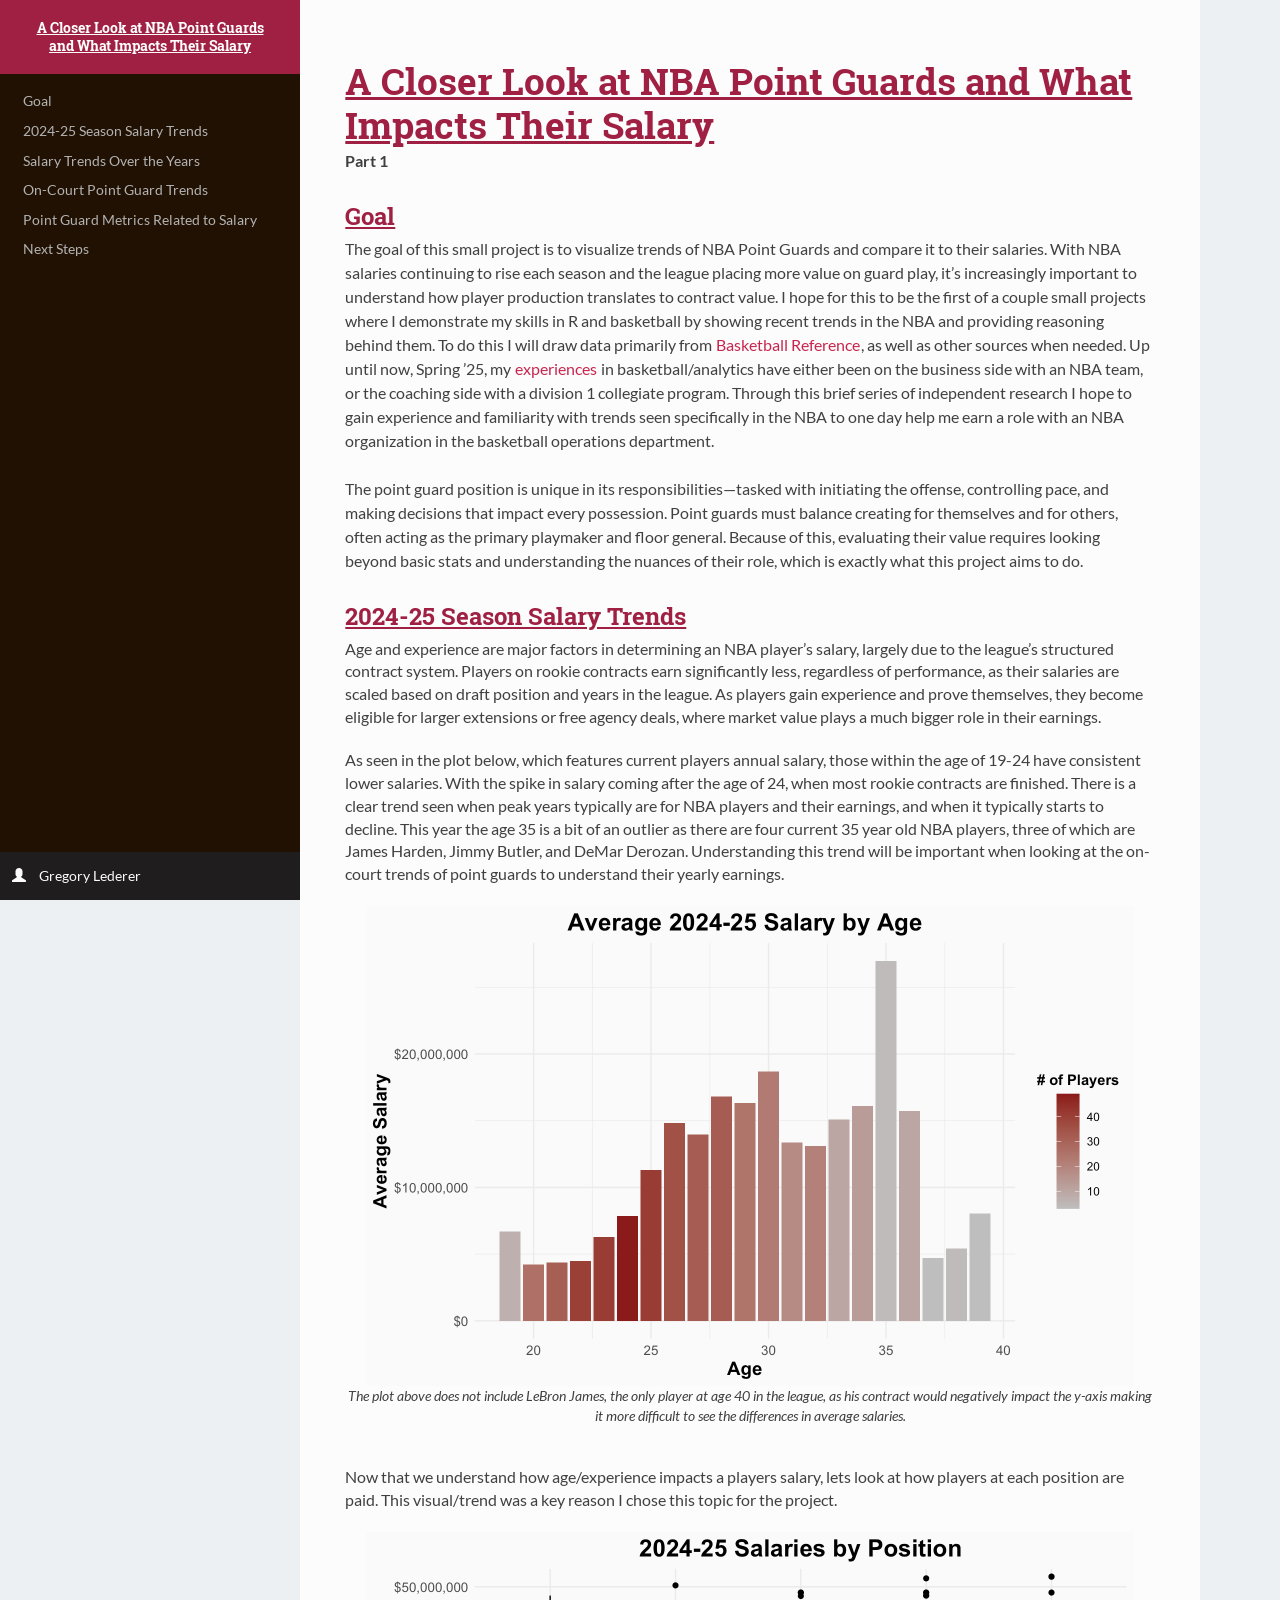
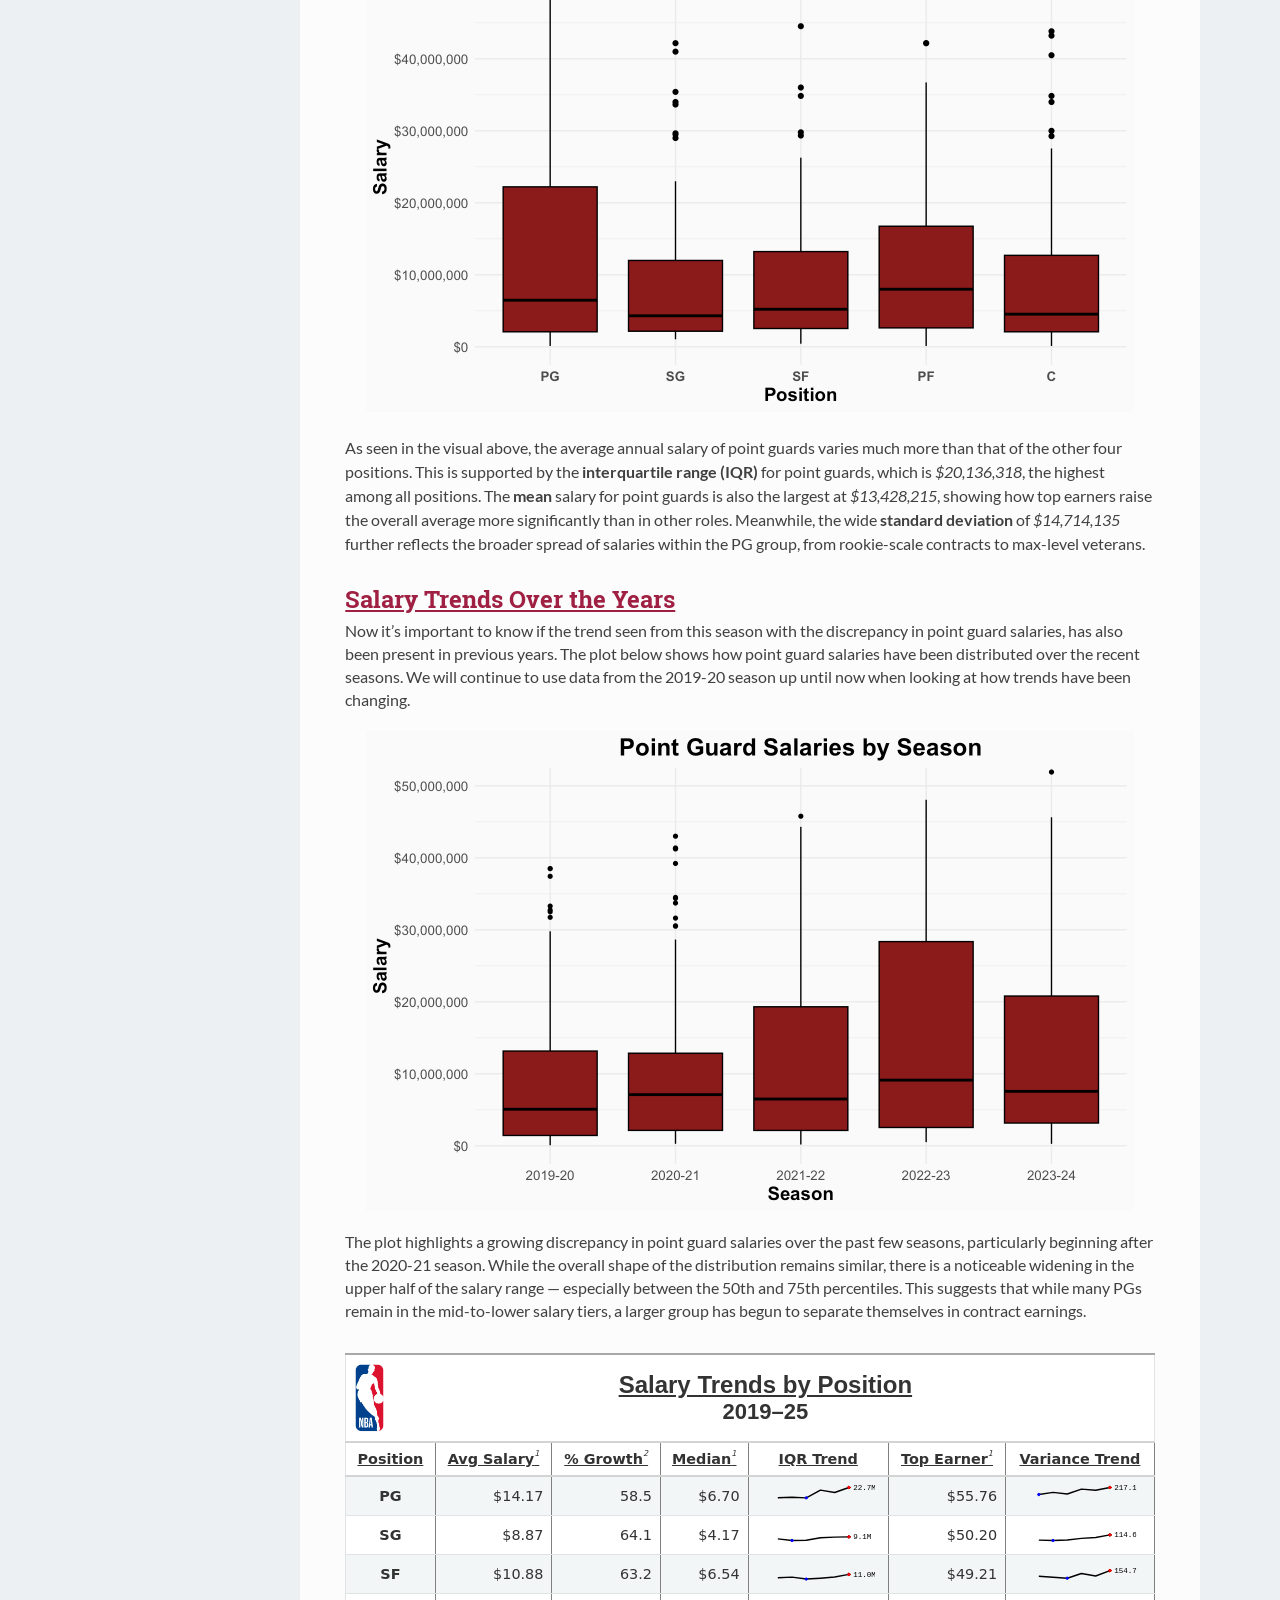
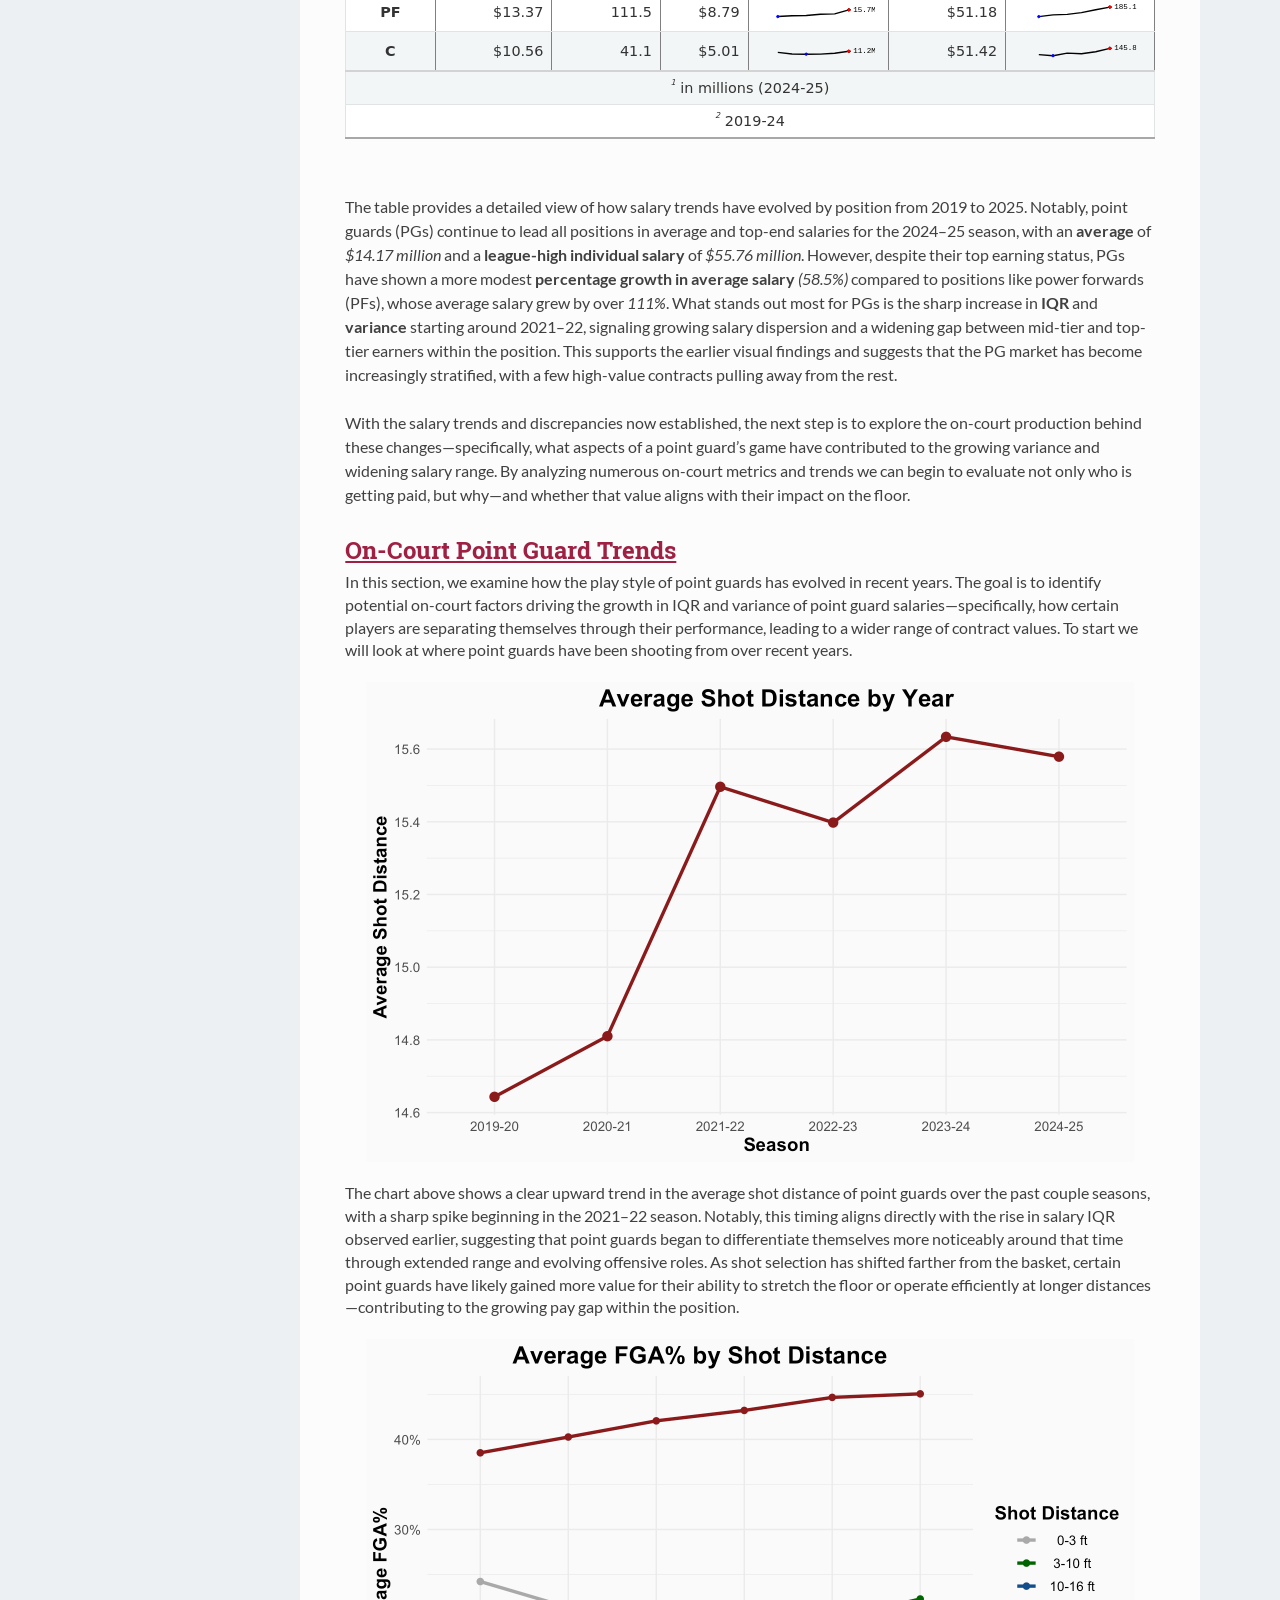
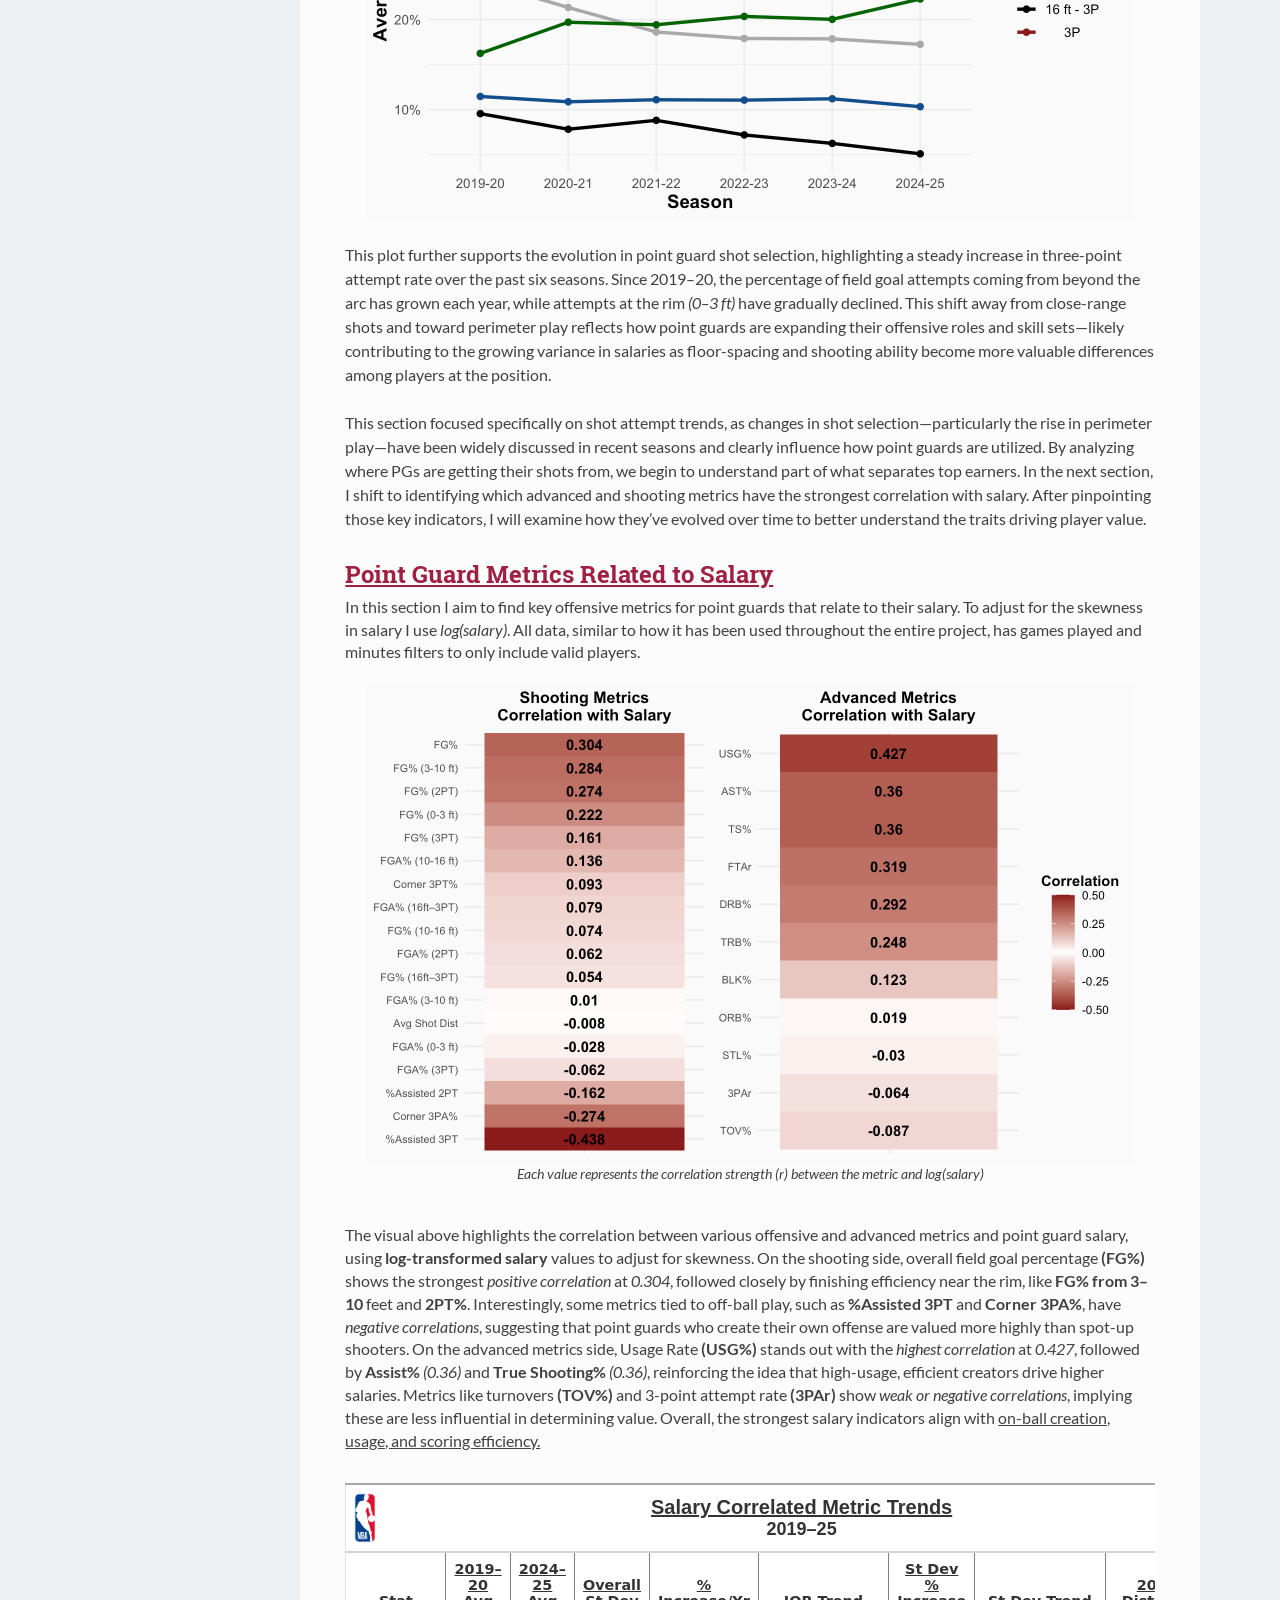
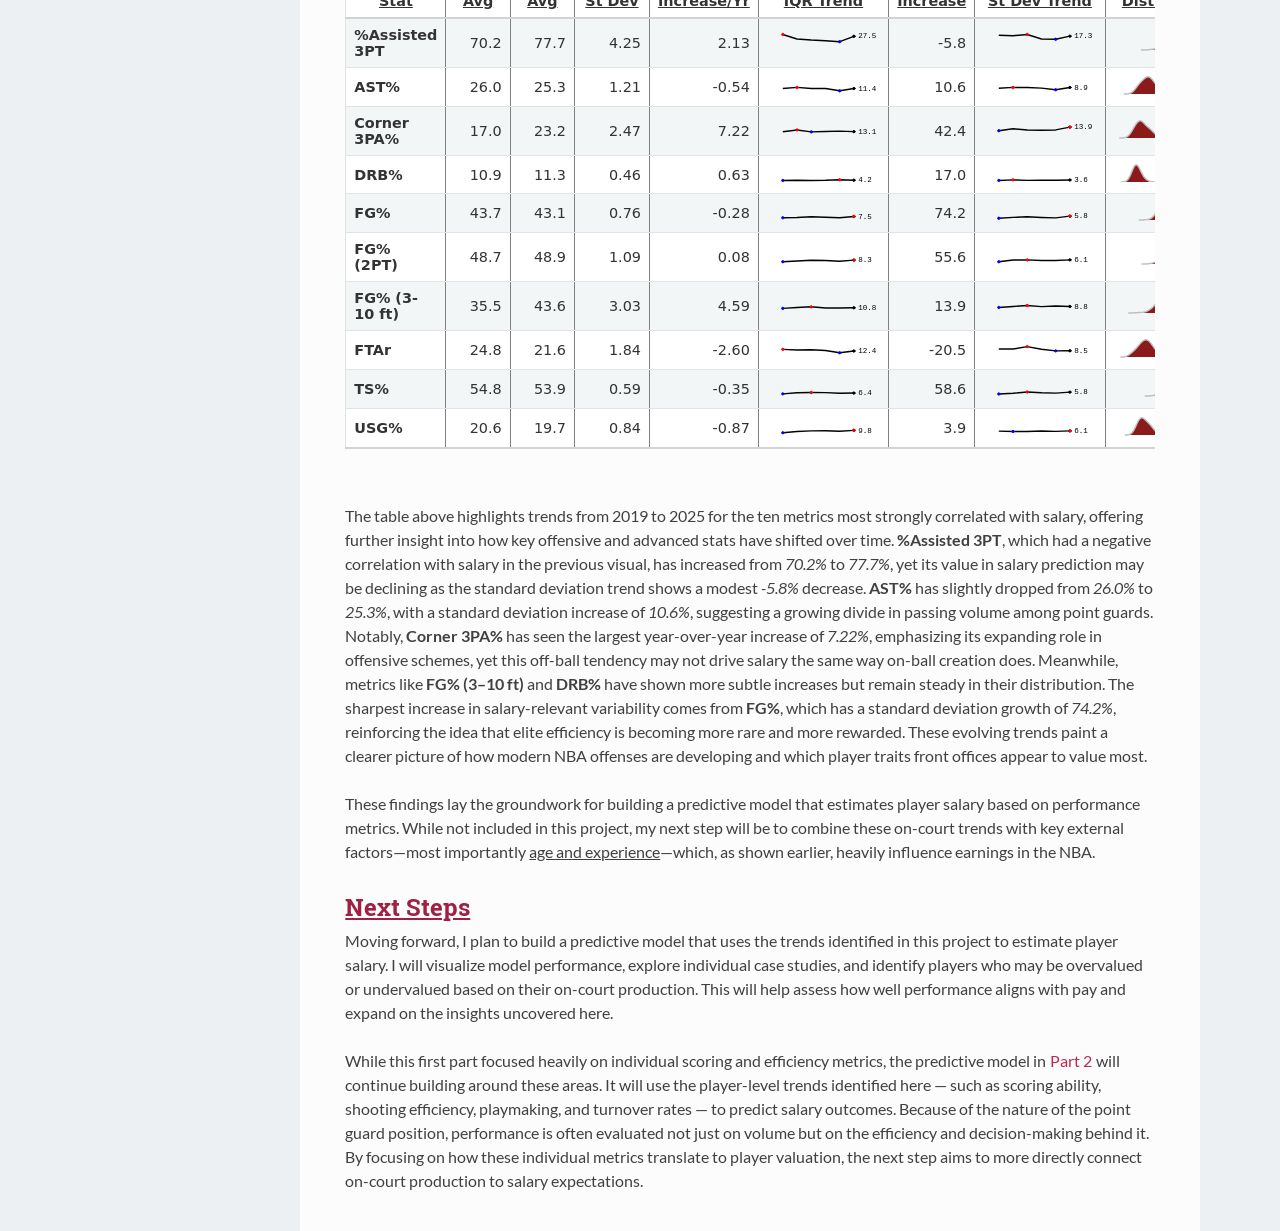
